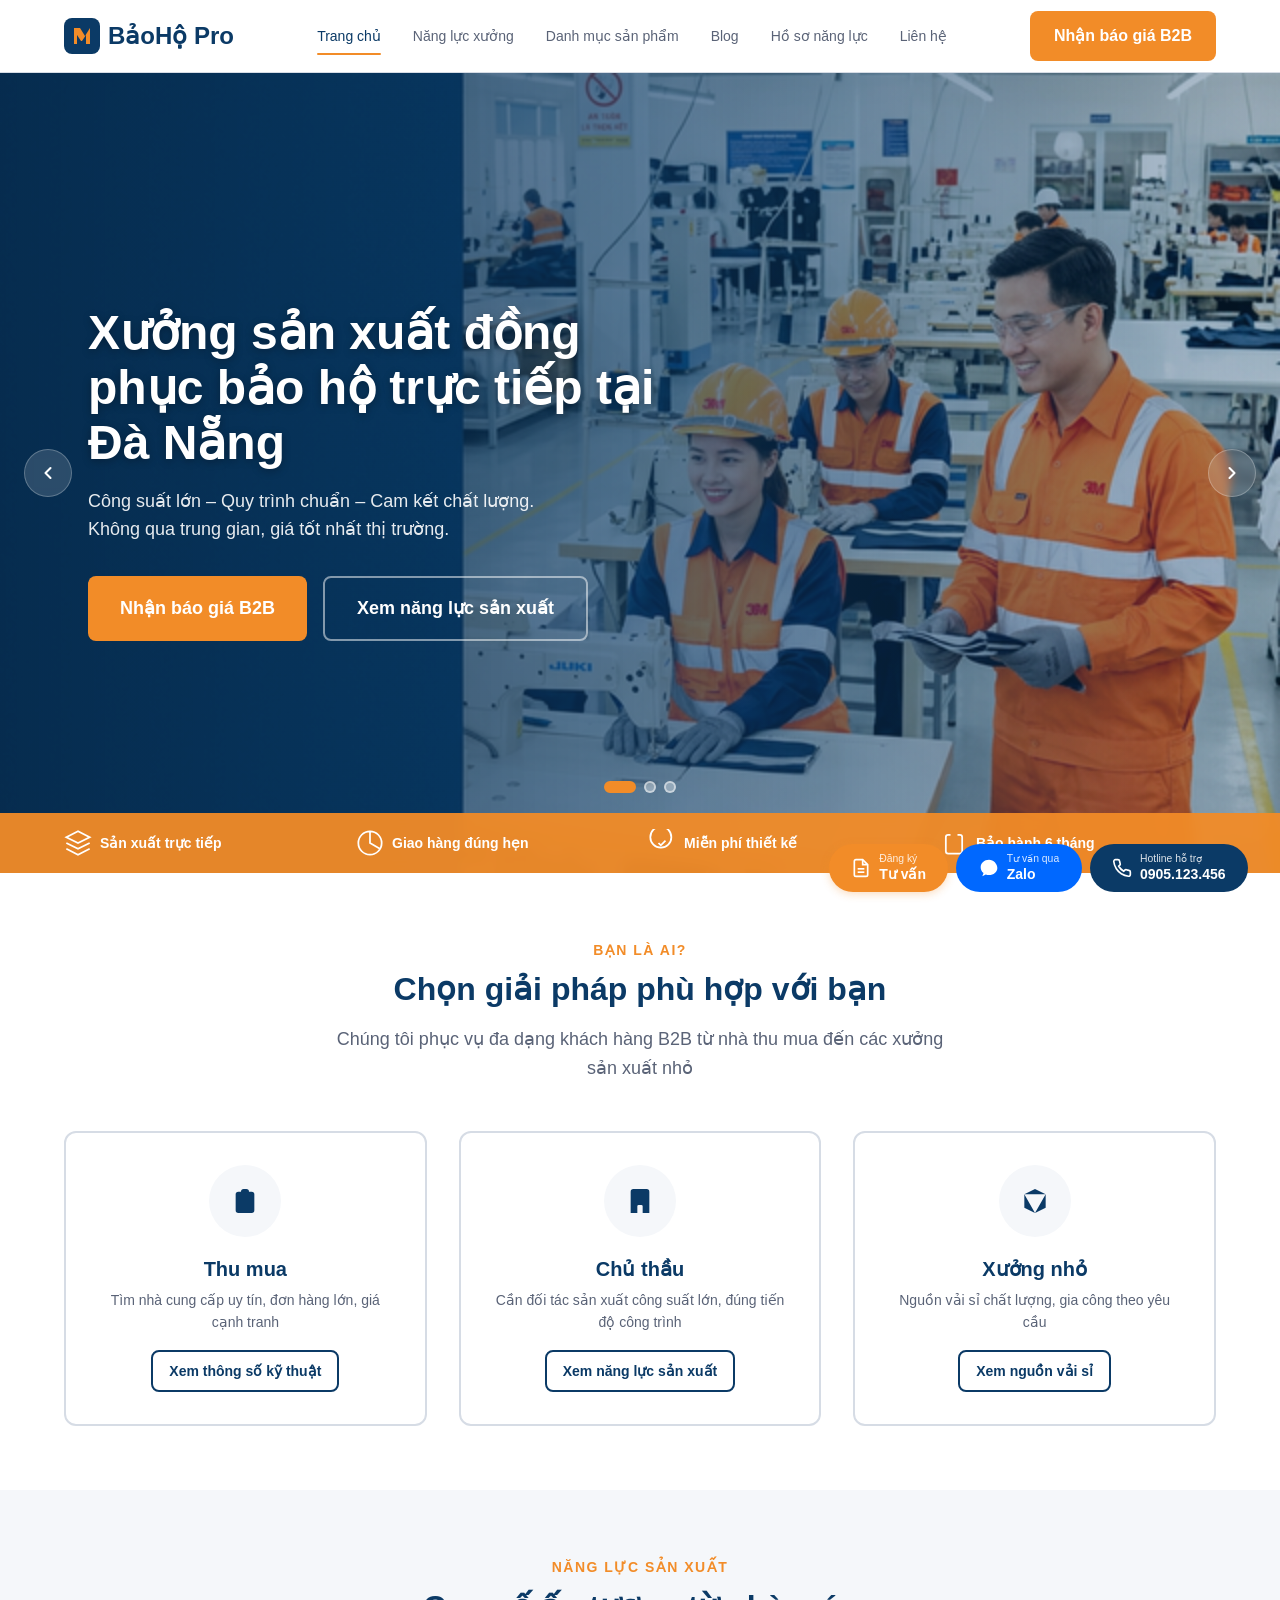
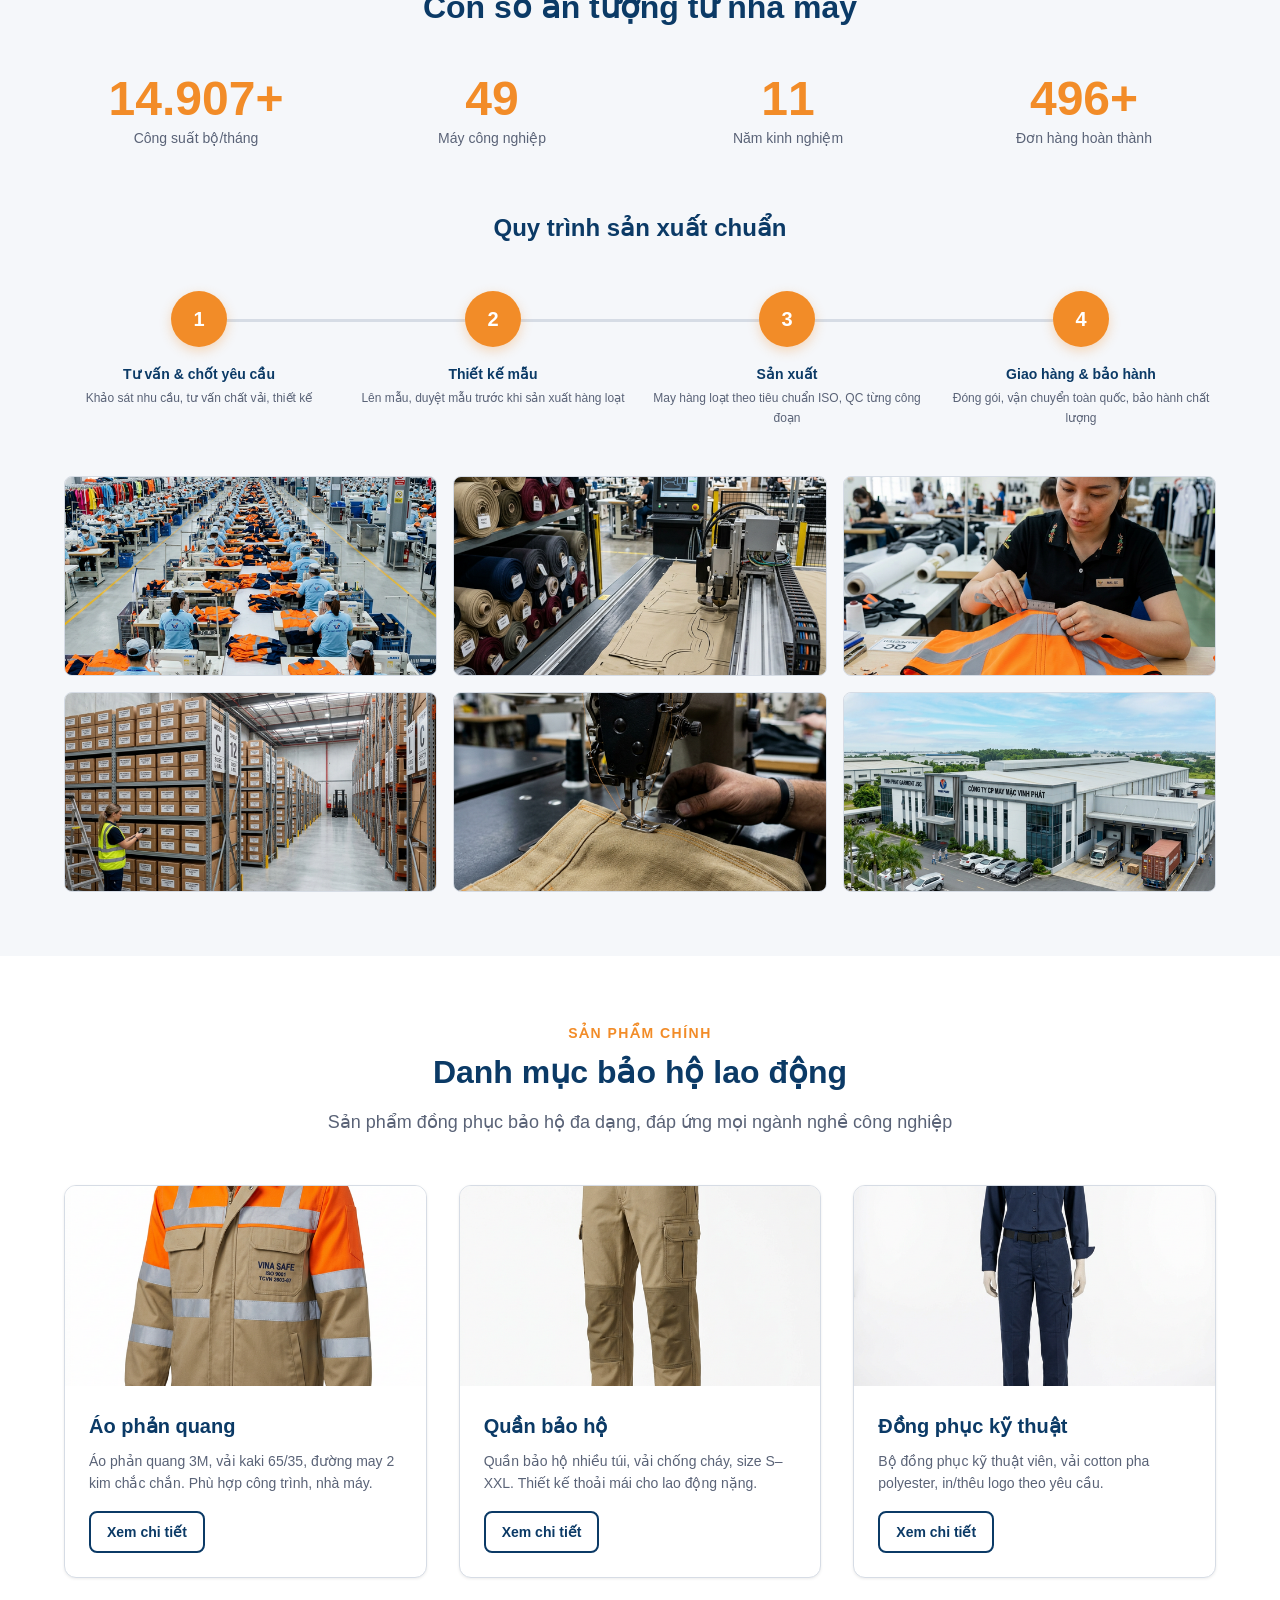
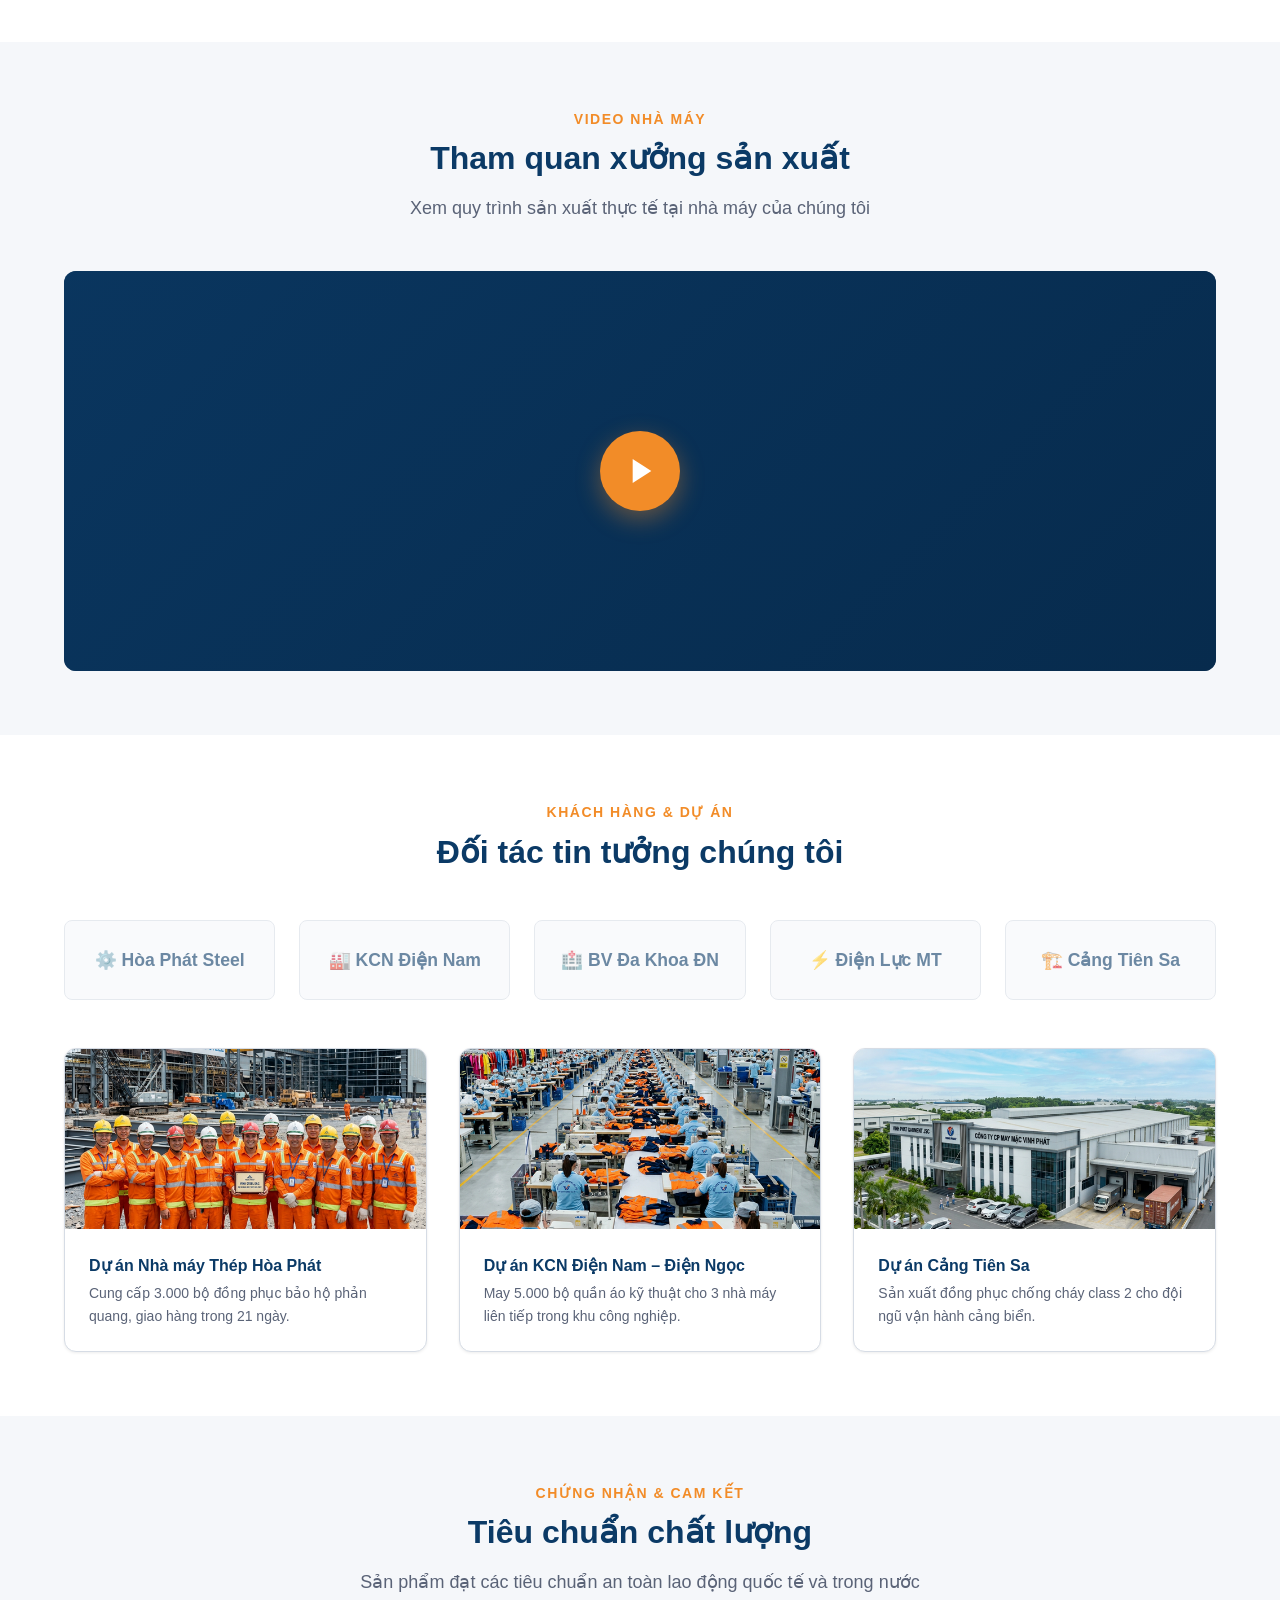
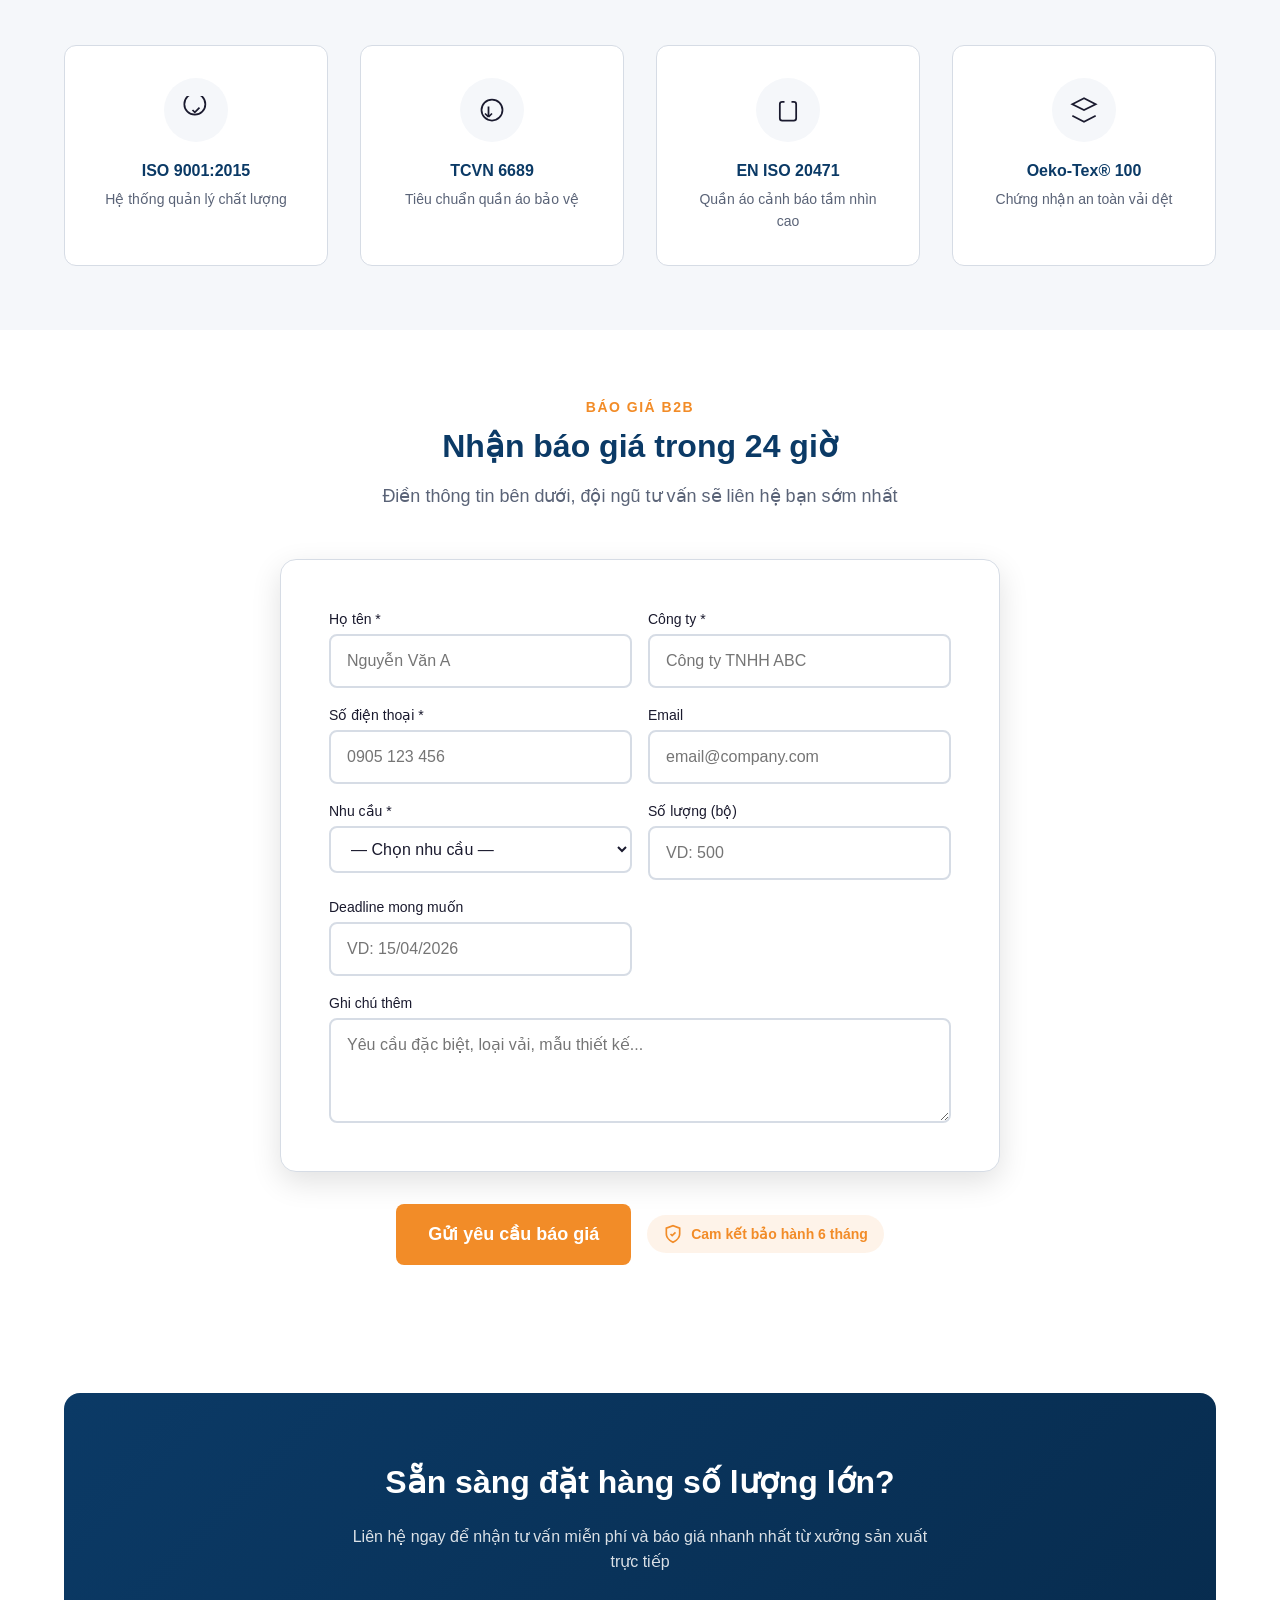
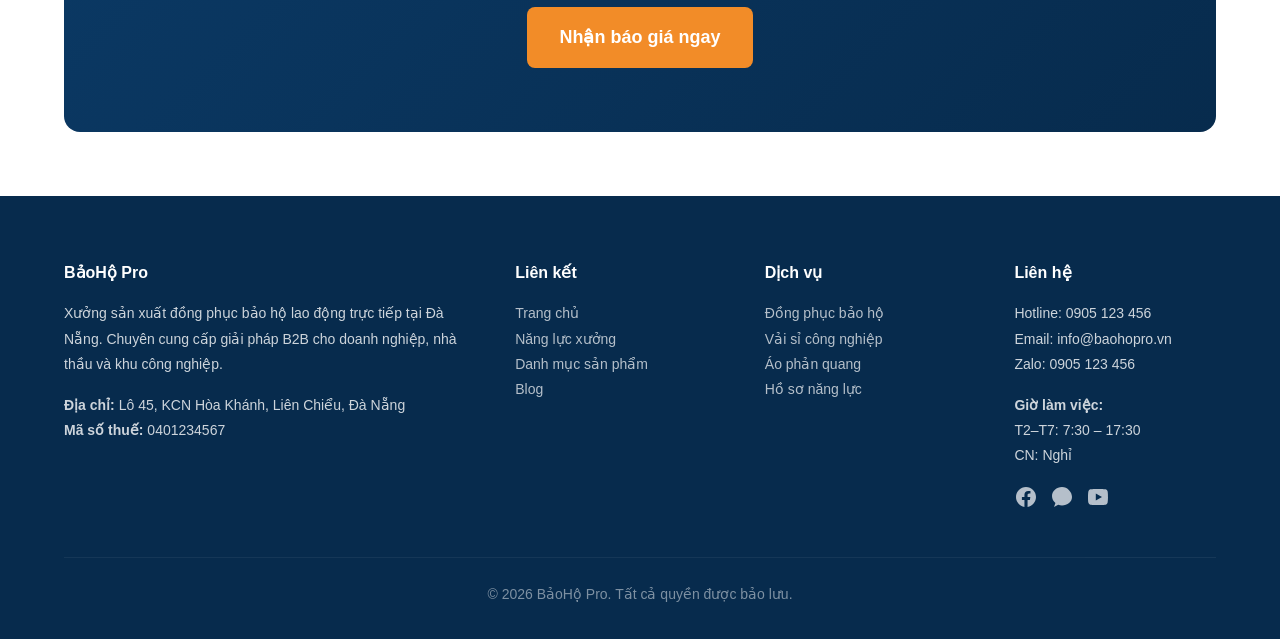
==== index.html @ 9f6b427f "update src" ====
<!DOCTYPE html>
<html lang="vi">

<head>
  <meta charset="UTF-8">
  <meta name="viewport" content="width=device-width, initial-scale=1.0">
  <title>Xưởng Sản Xuất Đồng Phục Bảo Hộ | Đà Nẵng — Nhà Máy Trực Tiếp</title>
  <meta name="description"
    content="Xưởng sản xuất đồng phục bảo hộ lao động trực tiếp tại Đà Nẵng. Công suất lớn, quy trình chuẩn, cam kết chất lượng. Nhận báo giá B2B ngay.">
  <link rel="stylesheet" href="styles.css">
</head>

<body>

  <!-- ===== HEADER ===== -->
  <header class="header" id="header">
    <div class="container">
      <a href="index.html" class="header__logo">
        <svg viewBox="0 0 36 36" fill="none">
          <rect width="36" height="36" rx="8" fill="#0B3A66" />
          <path d="M10 26V10h6l5 8 5-8h0v16h-4V17l-4 6h-1l-4-6v9h-3z" fill="#F28C28" />
        </svg>
        BảoHộ Pro
      </a>
      <nav class="header__nav" id="mainNav">
        <a href="index.html">Trang chủ</a>
        <a href="authority.html">Năng lực xưởng</a>
        <a href="category.html">Danh mục sản phẩm</a>
        <a href="blog.html">Blog</a>
        <a href="profile.html">Hồ sơ năng lực</a>
        <a href="contact.html">Liên hệ</a>
      </nav>
      <div class="header__cta">
        <a href="#quote-section" class="btn btn--primary">Nhận báo giá B2B</a>
        <button class="hamburger" id="hamburger" aria-label="Menu">
          <span></span><span></span><span></span>
        </button>
      </div>
    </div>
  </header>

  <!-- ===== HERO SLIDER ===== -->
  <section class="hero-slider" aria-label="Banner quảng cáo">
    <div class="hero-slider__track">
      <!-- Slide 1 -->
      <div class="hero-slider__slide" style="background-image:url('images/hero-1.png')">
        <div class="hero-slider__slide-content">
          <h1>Xưởng sản xuất đồng phục bảo hộ trực tiếp tại Đà Nẵng</h1>
          <p>Công suất lớn – Quy trình chuẩn – Cam kết chất lượng. Không qua trung gian, giá tốt nhất thị trường.</p>
          <div class="hero__actions">
            <a href="#quote-section" class="btn btn--primary btn--lg">Nhận báo giá B2B</a>
            <a href="authority.html" class="btn btn--outline-white btn--lg">Xem năng lực sản xuất</a>
          </div>
        </div>
      </div>
      <!-- Slide 2 -->
      <div class="hero-slider__slide" style="background-image:url('images/hero-2.png')">
        <div class="hero-slider__slide-content">
          <h1>Nhà máy 50 máy công nghiệp — Công suất 15.000 bộ/tháng</h1>
          <p>Dây chuyền sản xuất hiện đại, QC nghiêm ngặt từng công đoạn. Đáp ứng mọi quy mô đơn hàng.</p>
          <div class="hero__actions">
            <a href="#quote-section" class="btn btn--primary btn--lg">Nhận báo giá B2B</a>
            <a href="authority.html" class="btn btn--outline-white btn--lg">Tham quan xưởng</a>
          </div>
        </div>
      </div>
      <!-- Slide 3 -->
      <div class="hero-slider__slide" style="background-image:url('images/hero-3.png')">
        <div class="hero-slider__slide-content">
          <h1>Vải kaki 65/35 — Phản quang 3M — Đường may 2 kim</h1>
          <p>Chất liệu cao cấp, tiêu chuẩn ISO, phù hợp mọi ngành công nghiệp từ xây dựng đến điện tử.</p>
          <div class="hero__actions">
            <a href="#quote-section" class="btn btn--primary btn--lg">Nhận báo giá B2B</a>
            <a href="product.html" class="btn btn--outline-white btn--lg">Xem chi tiết sản phẩm</a>
          </div>
        </div>
      </div>
    </div>

    <!-- Arrows -->
    <button class="hero-slider__arrow hero-slider__arrow--prev" aria-label="Slide trước">
      <svg viewBox="0 0 24 24">
        <polyline points="15 18 9 12 15 6" />
      </svg>
    </button>
    <button class="hero-slider__arrow hero-slider__arrow--next" aria-label="Slide tiếp">
      <svg viewBox="0 0 24 24">
        <polyline points="9 18 15 12 9 6" />
      </svg>
    </button>

    <!-- Dots -->
    <div class="hero-slider__dots">
      <button class="hero-slider__dot active" aria-label="Slide 1"></button>
      <button class="hero-slider__dot" aria-label="Slide 2"></button>
      <button class="hero-slider__dot" aria-label="Slide 3"></button>
    </div>

    <!-- Feature Bar -->
    <div class="hero-features-bar">
      <div class="hero-features-bar__inner">
        <div class="hero-features-bar__item">
          <svg viewBox="0 0 24 24">
            <path d="M12 2L2 7l10 5 10-5-10-5zM2 17l10 5 10-5M2 12l10 5 10-5" />
          </svg>
          <span>Sản xuất trực tiếp</span>
        </div>
        <div class="hero-features-bar__item">
          <svg viewBox="0 0 24 24">
            <path d="M12 2v10l8.5 5M12 2a10 10 0 100 20 10 10 0 000-20z" />
          </svg>
          <span>Giao hàng đúng hẹn</span>
        </div>
        <div class="hero-features-bar__item">
          <svg viewBox="0 0 24 24">
            <path d="M9 12l2 2 4-4m5-3a9 9 0 11-18 0 9 9 0 0118 0z" />
          </svg>
          <span>Miễn phí thiết kế</span>
        </div>
        <div class="hero-features-bar__item">
          <svg viewBox="0 0 24 24">
            <path d="M9 5H7a2 2 0 00-2 2v12a2 2 0 002 2h10a2 2 0 002-2V7a2 2 0 00-2-2h-2" />
          </svg>
          <span>Bảo hành 6 tháng</span>
        </div>
      </div>
    </div>
  </section>

  <!-- ===== PERSONA NAVIGATION ===== -->
  <section class="section fade-on-scroll" id="persona">
    <div class="container">
      <div class="text-center">
        <span class="section-label">Bạn là ai?</span>
        <h2 class="section-title">Chọn giải pháp phù hợp với bạn</h2>
        <p class="section-subtitle">Chúng tôi phục vụ đa dạng khách hàng B2B từ nhà thu mua đến các xưởng sản xuất nhỏ
        </p>
      </div>
      <div class="grid-3" style="margin-top:var(--space-2xl)">
        <div class="persona-card" onclick="window.location='product.html'">
          <div class="persona-card__icon">
            <svg viewBox="0 0 24 24">
              <path
                d="M9 5H7a2 2 0 00-2 2v12a2 2 0 002 2h10a2 2 0 002-2V7a2 2 0 00-2-2h-2M9 5a2 2 0 002 2h2a2 2 0 002-2M9 5a2 2 0 012-2h2a2 2 0 012 2" />
            </svg>
          </div>
          <h3>Thu mua</h3>
          <p>Tìm nhà cung cấp uy tín, đơn hàng lớn, giá cạnh tranh</p>
          <span class="btn btn--secondary btn--sm">Xem thông số kỹ thuật</span>
        </div>
        <div class="persona-card" onclick="window.location='authority.html'">
          <div class="persona-card__icon">
            <svg viewBox="0 0 24 24">
              <path
                d="M19 21V5a2 2 0 00-2-2H7a2 2 0 00-2 2v16m14 0h2m-2 0h-5m-9 0H3m2 0h5M9 7h1m-1 4h1m4-4h1m-1 4h1m-5 10v-5a1 1 0 011-1h2a1 1 0 011 1v5m-4 0h4" />
            </svg>
          </div>
          <h3>Chủ thầu</h3>
          <p>Cần đối tác sản xuất công suất lớn, đúng tiến độ công trình</p>
          <span class="btn btn--secondary btn--sm">Xem năng lực sản xuất</span>
        </div>
        <div class="persona-card" onclick="window.location='category.html'">
          <div class="persona-card__icon">
            <svg viewBox="0 0 24 24">
              <path d="M20 7l-8-4-8 4m16 0l-8 4m8-4v10l-8 4m0-10L4 7m8 4v10M4 7v10l8 4" />
            </svg>
          </div>
          <h3>Xưởng nhỏ</h3>
          <p>Nguồn vải sỉ chất lượng, gia công theo yêu cầu</p>
          <span class="btn btn--secondary btn--sm">Xem nguồn vải sỉ</span>
        </div>
      </div>
    </div>
  </section>

  <!-- ===== MANUFACTURING CAPABILITY ===== -->
  <section class="section section--alt fade-on-scroll" id="capability">
    <div class="container">
      <div class="text-center">
        <span class="section-label">Năng lực sản xuất</span>
        <h2 class="section-title">Con số ấn tượng từ nhà máy</h2>
      </div>
      <!-- Stats -->
      <div class="stats" style="margin-top:var(--space-2xl)">
        <div>
          <div class="stat__number" data-counter="15000" data-suffix="+">0</div>
          <div class="stat__label">Công suất bộ/tháng</div>
        </div>
        <div>
          <div class="stat__number" data-counter="50" data-suffix="">0</div>
          <div class="stat__label">Máy công nghiệp</div>
        </div>
        <div>
          <div class="stat__number" data-counter="12" data-suffix="">0</div>
          <div class="stat__label">Năm kinh nghiệm</div>
        </div>
        <div>
          <div class="stat__number" data-counter="500" data-suffix="+">0</div>
          <div class="stat__label">Đơn hàng hoàn thành</div>
        </div>
      </div>

      <!-- SOP Timeline -->
      <div style="margin-top:var(--space-3xl)">
        <h3 class="section-title text-center" style="font-size:var(--fs-xl)">Quy trình sản xuất chuẩn</h3>
        <div class="timeline">
          <div class="timeline__step">
            <div class="timeline__num">1</div>
            <h4>Tư vấn & chốt yêu cầu</h4>
            <p>Khảo sát nhu cầu, tư vấn chất vải, thiết kế</p>
          </div>
          <div class="timeline__step">
            <div class="timeline__num">2</div>
            <h4>Thiết kế mẫu</h4>
            <p>Lên mẫu, duyệt mẫu trước khi sản xuất hàng loạt</p>
          </div>
          <div class="timeline__step">
            <div class="timeline__num">3</div>
            <h4>Sản xuất</h4>
            <p>May hàng loạt theo tiêu chuẩn ISO, QC từng công đoạn</p>
          </div>
          <div class="timeline__step">
            <div class="timeline__num">4</div>
            <h4>Giao hàng & bảo hành</h4>
            <p>Đóng gói, vận chuyển toàn quốc, bảo hành chất lượng</p>
          </div>
        </div>
      </div>

      <!-- Factory Gallery -->
      <div class="gallery-grid" style="margin-top:var(--space-2xl)">
        <div class="gallery-grid__item">
          <img src="images/factory-1.png" alt="Xưởng may công nghiệp BảoHộ Pro — dây chuyền sản xuất" loading="lazy">
        </div>
        <div class="gallery-grid__item">
          <img src="images/factory-2.png" alt="Máy cắt vải tự động CNC tại nhà máy" loading="lazy">
        </div>
        <div class="gallery-grid__item">
          <img src="images/factory-3.png" alt="Kiểm tra chất lượng QC từng công đoạn" loading="lazy">
        </div>
        <div class="gallery-grid__item">
          <img src="images/factory-4.png" alt="Kho hàng thành phẩm đóng gói sẵn sàng giao" loading="lazy">
        </div>
        <div class="gallery-grid__item">
          <img src="images/factory-5.png" alt="Máy may công nghiệp đường may 2 kim" loading="lazy">
        </div>
        <div class="gallery-grid__item">
          <img src="images/factory-6.png" alt="Toàn cảnh nhà máy BảoHộ Pro tại KCN Hòa Khánh" loading="lazy">
        </div>
      </div>
    </div>
  </section>

  <!-- ===== CORE PRODUCT CATEGORIES ===== -->
  <section class="section fade-on-scroll">
    <div class="container">
      <div class="text-center">
        <span class="section-label">Sản phẩm chính</span>
        <h2 class="section-title">Danh mục bảo hộ lao động</h2>
        <p class="section-subtitle">Sản phẩm đồng phục bảo hộ đa dạng, đáp ứng mọi ngành nghề công nghiệp</p>
      </div>
      <div class="grid-3" style="margin-top:var(--space-2xl)">
        <div class="card">
          <div class="card__img">
            <img src="images/product-main.png" alt="Áo phản quang 3M vải kaki 65/35" loading="lazy">
          </div>
          <div class="card__body">
            <h3>Áo phản quang</h3>
            <p>Áo phản quang 3M, vải kaki 65/35, đường may 2 kim chắc chắn. Phù hợp công trình, nhà máy.</p>
            <a href="product.html" class="btn btn--secondary btn--sm">Xem chi tiết</a>
          </div>
        </div>
        <div class="card">
          <div class="card__img">
            <img src="images/product-pants.png" alt="Quần bảo hộ nhiều túi chống cháy" loading="lazy">
          </div>
          <div class="card__body">
            <h3>Quần bảo hộ</h3>
            <p>Quần bảo hộ nhiều túi, vải chống cháy, size S–XXL. Thiết kế thoải mái cho lao động nặng.</p>
            <a href="product.html" class="btn btn--secondary btn--sm">Xem chi tiết</a>
          </div>
        </div>
        <div class="card">
          <div class="card__img">
            <img src="images/product-uniform.png" alt="Bộ đồng phục kỹ thuật viên" loading="lazy">
          </div>
          <div class="card__body">
            <h3>Đồng phục kỹ thuật</h3>
            <p>Bộ đồng phục kỹ thuật viên, vải cotton pha polyester, in/thêu logo theo yêu cầu.</p>
            <a href="product.html" class="btn btn--secondary btn--sm">Xem chi tiết</a>
          </div>
        </div>
      </div>
    </div>
  </section>

  <!-- ===== VIDEO SECTION ===== -->
  <section class="section section--alt fade-on-scroll">
    <div class="container">
      <div class="text-center">
        <span class="section-label">Video nhà máy</span>
        <h2 class="section-title">Tham quan xưởng sản xuất</h2>
        <p class="section-subtitle">Xem quy trình sản xuất thực tế tại nhà máy của chúng tôi</p>
      </div>
      <div class="video-thumb" style="margin-top:var(--space-2xl)" role="button" tabindex="0" aria-label="Phát video">
        <div class="play-btn">
          <svg viewBox="0 0 24 24">
            <polygon points="5,3 19,12 5,21" />
          </svg>
        </div>
      </div>
    </div>
  </section>

  <!-- Video Modal -->
  <div class="modal" id="videoModal" role="dialog" aria-modal="true" aria-label="Video xưởng sản xuất">
    <div class="modal__content">
      <button class="modal__close" aria-label="Đóng">
        <svg viewBox="0 0 24 24">
          <path d="M18 6L6 18M6 6l12 12" stroke="currentColor" stroke-width="2" stroke-linecap="round" />
        </svg>
      </button>
      <p>Video placeholder — Giới thiệu xưởng sản xuất BảoHộ Pro</p>
    </div>
  </div>

  <!-- ===== CLIENTS / PROJECTS ===== -->
  <section class="section fade-on-scroll">
    <div class="container">
      <div class="text-center">
        <span class="section-label">Khách hàng & dự án</span>
        <h2 class="section-title">Đối tác tin tưởng chúng tôi</h2>
      </div>
      <!-- Logo Grid -->
      <div class="logo-grid" style="margin-top:var(--space-2xl)">
        <div class="logo-grid__item"><span style="font-weight:700;color:var(--clr-primary);font-size:1.1rem">⚙️ Hòa Phát
            Steel</span></div>
        <div class="logo-grid__item"><span style="font-weight:700;color:var(--clr-primary);font-size:1.1rem">🏭 KCN Điện
            Nam</span></div>
        <div class="logo-grid__item"><span style="font-weight:700;color:var(--clr-primary);font-size:1.1rem">🏥 BV Đa
            Khoa ĐN</span></div>
        <div class="logo-grid__item"><span style="font-weight:700;color:var(--clr-primary);font-size:1.1rem">⚡ Điện Lực
            MT</span></div>
        <div class="logo-grid__item"><span style="font-weight:700;color:var(--clr-primary);font-size:1.1rem">🏗️ Cảng
            Tiên Sa</span></div>
      </div>
      <!-- Project Cards -->
      <div class="grid-3" style="margin-top:var(--space-2xl)">
        <div class="project-card">
          <div class="project-card__img">
            <img src="images/project-1.png" alt="Dự án Nhà máy Thép Hòa Phát — 3000 bộ đồng phục" loading="lazy">
          </div>
          <div class="project-card__body">
            <h4>Dự án Nhà máy Thép Hòa Phát</h4>
            <p>Cung cấp 3.000 bộ đồng phục bảo hộ phản quang, giao hàng trong 21 ngày.</p>
          </div>
        </div>
        <div class="project-card">
          <div class="project-card__img">
            <img src="images/factory-1.png" alt="Dự án KCN Điện Nam Điện Ngọc — 5000 bộ" loading="lazy">
          </div>
          <div class="project-card__body">
            <h4>Dự án KCN Điện Nam – Điện Ngọc</h4>
            <p>May 5.000 bộ quần áo kỹ thuật cho 3 nhà máy liên tiếp trong khu công nghiệp.</p>
          </div>
        </div>
        <div class="project-card">
          <div class="project-card__img">
            <img src="images/factory-6.png" alt="Dự án Cảng Tiên Sa — đồng phục chống cháy" loading="lazy">
          </div>
          <div class="project-card__body">
            <h4>Dự án Cảng Tiên Sa</h4>
            <p>Sản xuất đồng phục chống cháy class 2 cho đội ngũ vận hành cảng biển.</p>
          </div>
        </div>
      </div>
    </div>
  </section>

  <!-- ===== CERTIFICATIONS ===== -->
  <section class="section section--alt fade-on-scroll">
    <div class="container">
      <div class="text-center">
        <span class="section-label">Chứng nhận & cam kết</span>
        <h2 class="section-title">Tiêu chuẩn chất lượng</h2>
        <p class="section-subtitle">Sản phẩm đạt các tiêu chuẩn an toàn lao động quốc tế và trong nước</p>
      </div>
      <div class="grid-4" style="margin-top:var(--space-2xl)">
        <div class="cert-card">
          <div class="cert-card__icon">
            <svg viewBox="0 0 24 24">
              <path d="M9 12l2 2 4-4m5-3a9 9 0 11-18 0 9 9 0 0118 0z" fill="none" stroke="currentColor"
                stroke-width="1.5" />
            </svg>
          </div>
          <h4>ISO 9001:2015</h4>
          <p>Hệ thống quản lý chất lượng</p>
        </div>
        <div class="cert-card">
          <div class="cert-card__icon">
            <svg viewBox="0 0 24 24">
              <path d="M12 15l-3 3m0 0l-3-3m3 3V9m12 3a9 9 0 11-18 0 9 9 0 0118 0z" fill="none" stroke="currentColor"
                stroke-width="1.5" />
            </svg>
          </div>
          <h4>TCVN 6689</h4>
          <p>Tiêu chuẩn quần áo bảo vệ</p>
        </div>
        <div class="cert-card">
          <div class="cert-card__icon">
            <svg viewBox="0 0 24 24">
              <path d="M9 5H7a2 2 0 00-2 2v12a2 2 0 002 2h10a2 2 0 002-2V7a2 2 0 00-2-2h-2" fill="none"
                stroke="currentColor" stroke-width="1.5" />
            </svg>
          </div>
          <h4>EN ISO 20471</h4>
          <p>Quần áo cảnh báo tầm nhìn cao</p>
        </div>
        <div class="cert-card">
          <div class="cert-card__icon">
            <svg viewBox="0 0 24 24">
              <path d="M12 2L2 7l10 5 10-5-10-5zM2 17l10 5 10-5" fill="none" stroke="currentColor" stroke-width="1.5" />
            </svg>
          </div>
          <h4>Oeko-Tex® 100</h4>
          <p>Chứng nhận an toàn vải dệt</p>
        </div>
      </div>
    </div>
  </section>

  <!-- ===== QUOTE FORM ===== -->
  <section class="section fade-on-scroll" id="quote-section">
    <div class="container">
      <div class="text-center">
        <span class="section-label">Báo giá B2B</span>
        <h2 class="section-title">Nhận báo giá trong 24 giờ</h2>
        <p class="section-subtitle">Điền thông tin bên dưới, đội ngũ tư vấn sẽ liên hệ bạn sớm nhất</p>
      </div>
      <div class="form-section" style="max-width:720px;margin:var(--space-2xl) auto 0">
        <form data-validate id="quoteForm">
          <div class="form-grid">
            <div class="form-group">
              <label for="qName">Họ tên *</label>
              <input type="text" id="qName" required placeholder="Nguyễn Văn A">
              <span class="error-msg"></span>
            </div>
            <div class="form-group">
              <label for="qCompany">Công ty *</label>
              <input type="text" id="qCompany" required placeholder="Công ty TNHH ABC">
              <span class="error-msg"></span>
            </div>
            <div class="form-group">
              <label for="qPhone">Số điện thoại *</label>
              <input type="tel" id="qPhone" required placeholder="0905 123 456">
              <span class="error-msg"></span>
            </div>
            <div class="form-group">
              <label for="qEmail">Email</label>
              <input type="email" id="qEmail" placeholder="email@company.com">
              <span class="error-msg"></span>
            </div>
            <div class="form-group">
              <label for="quoteNeed">Nhu cầu *</label>
              <select id="quoteNeed" required>
                <option value="">— Chọn nhu cầu —</option>
                <option value="May đồng phục">May đồng phục</option>
                <option value="Mua vải">Mua vải sỉ</option>
              </select>
              <span class="error-msg"></span>
            </div>
            <div class="form-group">
              <label for="qQty" id="qtyLabel">Số lượng (bộ)</label>
              <input type="text" id="qQty" placeholder="VD: 500">
              <span class="error-msg"></span>
            </div>
            <div class="form-group">
              <label for="qDeadline">Deadline mong muốn</label>
              <input type="text" id="qDeadline" placeholder="VD: 15/04/2026">
              <span class="error-msg"></span>
            </div>
            <div class="form-group form-group--full">
              <label for="qNote">Ghi chú thêm</label>
              <textarea id="qNote" rows="3" placeholder="Yêu cầu đặc biệt, loại vải, mẫu thiết kế..."></textarea>
            </div>
          </div>
      </div>
      <div class="form-submit-area">
        <button type="submit" class="btn btn--primary btn--lg">Gửi yêu cầu báo giá</button>
        <div class="warranty-badge">
          <svg width="20" height="20" viewBox="0 0 24 24" fill="none" stroke="currentColor" stroke-width="2">
            <path d="M12 22s8-4 8-10V5l-8-3-8 3v7c0 6 8 10 8 10z" />
            <polyline points="9 12 11 14 15 10" />
          </svg>
          <span>Cam kết bảo hành 6 tháng</span>
        </div>
      </div>
      </form>
    </div>
    </div>
  </section>

  <!-- ===== FINAL CTA BANNER ===== -->
  <section class="section">
    <div class="container">
      <div class="cta-banner">
        <h2>Sẵn sàng đặt hàng số lượng lớn?</h2>
        <p>Liên hệ ngay để nhận tư vấn miễn phí và báo giá nhanh nhất từ xưởng sản xuất trực tiếp</p>
        <a href="#quote-section" class="btn btn--primary btn--lg">Nhận báo giá ngay</a>
      </div>
    </div>
  </section>

  <!-- ===== FOOTER ===== -->
  <footer class="footer">
    <div class="container">
      <div class="footer__grid">
        <div>
          <h4>BảoHộ Pro</h4>
          <p>Xưởng sản xuất đồng phục bảo hộ lao động trực tiếp tại Đà Nẵng. Chuyên cung cấp giải pháp B2B cho doanh
            nghiệp, nhà thầu và khu công nghiệp.</p>
          <p style="margin-top:var(--space-md)"><strong>Địa chỉ:</strong> Lô 45, KCN Hòa Khánh, Liên Chiểu, Đà Nẵng</p>
          <p><strong>Mã số thuế:</strong> 0401234567</p>
        </div>
        <div>
          <h4>Liên kết</h4>
          <ul>
            <li><a href="index.html">Trang chủ</a></li>
            <li><a href="authority.html">Năng lực xưởng</a></li>
            <li><a href="category.html">Danh mục sản phẩm</a></li>
            <li><a href="blog.html">Blog</a></li>
          </ul>
        </div>
        <div>
          <h4>Dịch vụ</h4>
          <ul>
            <li><a href="category.html">Đồng phục bảo hộ</a></li>
            <li><a href="category.html">Vải sỉ công nghiệp</a></li>
            <li><a href="product.html">Áo phản quang</a></li>
            <li><a href="profile.html">Hồ sơ năng lực</a></li>
          </ul>
        </div>
        <div>
          <h4>Liên hệ</h4>
          <p>Hotline: 0905 123 456</p>
          <p>Email: info@baohopro.vn</p>
          <p>Zalo: 0905 123 456</p>
          <p style="margin-top:var(--space-md)"><strong>Giờ làm việc:</strong><br>T2–T7: 7:30 – 17:30<br>CN: Nghỉ</p>
          <div class="social-links" style="margin-top:var(--space-md); display:flex; gap:12px;">
            <a href="#" aria-label="Facebook"><svg width="24" height="24" viewBox="0 0 24 24" fill="currentColor">
                <path
                  d="M22 12c0-5.523-4.477-10-10-10S2 6.477 2 12c0 4.991 3.657 9.128 8.438 9.878v-6.987h-2.54V12h2.54V9.797c0-2.506 1.492-3.89 3.777-3.89 1.094 0 2.238.195 2.238.195v2.46h-1.26c-1.243 0-1.63.771-1.63 1.562V12h2.773l-.443 2.89h-2.33v6.988C18.343 21.128 22 16.991 22 12z" />
              </svg></a>
            <a href="#" aria-label="Zalo"><svg width="24" height="24" viewBox="0 0 24 24" fill="currentColor">
                <path
                  d="M12 2C6.48 2 2 6.04 2 11c0 2.83 1.34 5.35 3.44 7.03L4 22l4.2-2.24C9.34 20.26 10.63 20.5 12 20.5c5.52 0 10-3.54 10-8.5S17.52 2 12 2z" />
              </svg></a>
            <a href="#" aria-label="YouTube"><svg width="24" height="24" viewBox="0 0 24 24" fill="currentColor">
                <path
                  d="M21.582 6.186a2.63 2.63 0 00-1.85-1.85C18.1 4 12 4 12 4s-6.1 0-7.732.336a2.63 2.63 0 00-1.85 1.85C2 7.818 2 12 2 12s0 4.182.418 5.814a2.63 2.63 0 001.85 1.85C5.9 20 12 20 12 20s6.1 0 7.732-.336a2.63 2.63 0 001.85-1.85C22 16.182 22 12 22 12s0-4.182-.418-5.814zM9.8 15.5v-7l6.2 3.5-6.2 3.5z" />
              </svg></a>
          </div>
        </div>
      </div>
      <div class="footer__bottom">
        <p>&copy; 2026 BảoHộ Pro. Tất cả quyền được bảo lưu.</p>
      </div>
    </div>
  </footer>

  <!-- STICKY BOTTOM CTA BAR -->
  <div class="sticky-cta">
    <div class="sticky-cta__inner">
      <a href="#quote-section" class="sticky-cta__btn sticky-cta__btn--primary">
        <svg width="20" height="20" viewBox="0 0 24 24" fill="none" stroke="currentColor" stroke-width="2">
          <path d="M14 2H6a2 2 0 00-2 2v16a2 2 0 002 2h12a2 2 0 002-2V8z" />
          <polyline points="14 2 14 8 20 8" />
          <line x1="16" y1="13" x2="8" y2="13" />
          <line x1="16" y1="17" x2="8" y2="17" />
        </svg>
        <span class="sticky-cta__label"><small>Đăng ký</small><strong>Tư vấn</strong></span>
      </a>
      <a href="#" class="sticky-cta__btn sticky-cta__btn--zalo">
        <svg width="20" height="20" viewBox="0 0 24 24" fill="currentColor">
          <path
            d="M12 2C6.48 2 2 6.04 2 11c0 2.83 1.34 5.35 3.44 7.03L4 22l4.2-2.24C9.34 20.26 10.63 20.5 12 20.5c5.52 0 10-3.54 10-8.5S17.52 2 12 2z" />
        </svg>
        <span class="sticky-cta__label"><small>Tư vấn qua</small><strong>Zalo</strong></span>
      </a>
      <a href="tel:0905123456" class="sticky-cta__btn sticky-cta__btn--hotline">
        <svg width="20" height="20" viewBox="0 0 24 24" fill="none" stroke="currentColor" stroke-width="2">
          <path
            d="M22 16.92v3a2 2 0 01-2.18 2 19.79 19.79 0 01-8.63-3.07 19.5 19.5 0 01-6-6A19.79 19.79 0 012.12 4.18 2 2 0 014.11 2h3a2 2 0 012 1.72c.127.96.361 1.903.7 2.81a2 2 0 01-.45 2.11L8.09 9.91a16 16 0 006 6l1.27-1.27a2 2 0 012.11-.45c.907.339 1.85.573 2.81.7A2 2 0 0122 16.92z" />
        </svg>
        <span class="sticky-cta__label"><small>Hotline hỗ trợ</small><strong>0905.123.456</strong></span>
      </a>
    </div>
  </div>

  <!-- Schema Markup: LocalBusiness + Organization -->
  <script type="application/ld+json">
  {
    "@context": "https://schema.org",
    "@type": "LocalBusiness",
    "name": "BảoHộ Pro",
    "description": "Xưởng sản xuất đồng phục bảo hộ lao động trực tiếp tại Đà Nẵng. Công suất 15.000 bộ/tháng.",
    "url": "https://baohopro.vn",
    "telephone": "+84905123456",
    "email": "info@baohopro.vn",
    "address": {
      "@type": "PostalAddress",
      "streetAddress": "Lô 45, KCN Hòa Khánh",
      "addressLocality": "Liên Chiểu",
      "addressRegion": "Đà Nẵng",
      "addressCountry": "VN"
    },
    "geo": {
      "@type": "GeoCoordinates",
      "latitude": "16.0678",
      "longitude": "108.1534"
    },
    "openingHoursSpecification": {
      "@type": "OpeningHoursSpecification",
      "dayOfWeek": ["Monday","Tuesday","Wednesday","Thursday","Friday","Saturday"],
      "opens": "07:30",
      "closes": "17:30"
    },
    "taxID": "0401234567",
    "founder": {
      "@type": "Person",
      "name": "Nguyễn Văn Minh",
      "jobTitle": "Giám đốc"
    },
    "sameAs": [
      "https://www.facebook.com/baohopro",
      "https://www.youtube.com/@baohopro"
    ],
    "numberOfEmployees": {
      "@type": "QuantitativeValue",
      "minValue": 50,
      "maxValue": 100
    }
  }
  </script>

  <script src="script.js"></script>
</body>

</html>
---- styles.css ----
/* ======================================
   CSS DESIGN SYSTEM — B2B Industrial Uniforms
   ====================================== */

/* ---------- Variables ---------- */
:root {
  --clr-primary: #0B3A66;
  --clr-primary-dark: #072B4D;
  --clr-primary-light: #104E8B;
  --clr-accent: #F28C28;
  --clr-accent-dark: #D97A1E;
  --clr-accent-light: #FFAA55;
  --clr-white: #FFFFFF;
  --clr-bg: #F5F7FA;
  --clr-bg-alt: #EDF1F7;
  --clr-text: #1A1A2E;
  --clr-text-muted: #5A6377;
  --clr-border: #D6DCE5;
  --clr-success: #22C55E;
  --clr-error: #EF4444;

  --ff-body: -apple-system, BlinkMacSystemFont, "Segoe UI", Roboto, Helvetica, Arial, sans-serif, "Apple Color Emoji";
  --fs-xs: 0.75rem;
  --fs-sm: 0.875rem;
  --fs-base: 1rem;
  --fs-md: 1.125rem;
  --fs-lg: 1.25rem;
  --fs-xl: 1.5rem;
  --fs-2xl: 2rem;
  --fs-3xl: 2.5rem;
  --fs-4xl: 3rem;

  --fw-normal: 400;
  --fw-medium: 500;
  --fw-semibold: 600;
  --fw-bold: 700;
  --fw-extrabold: 800;

  --space-xs: 0.25rem;
  --space-sm: 0.5rem;
  --space-md: 1rem;
  --space-lg: 1.5rem;
  --space-xl: 2rem;
  --space-2xl: 3rem;
  --space-3xl: 4rem;
  --space-4xl: 6rem;

  --radius-sm: 4px;
  --radius-md: 8px;
  --radius-lg: 12px;
  --radius-xl: 16px;
  --radius-full: 9999px;

  --shadow-sm: 0 1px 3px rgba(0, 0, 0, 0.08);
  --shadow-md: 0 4px 12px rgba(0, 0, 0, 0.1);
  --shadow-lg: 0 10px 30px rgba(0, 0, 0, 0.12);
  --shadow-xl: 0 20px 50px rgba(0, 0, 0, 0.15);

  --transition: 0.3s ease;
  --max-w: 1200px;
  --header-h: 72px;
}

/* ---------- Reset ---------- */
*,
*::before,
*::after {
  box-sizing: border-box;
  margin: 0;
  padding: 0
}

html {
  scroll-behavior: smooth;
  -webkit-text-size-adjust: 100%
}

body {
  font-family: var(--ff-body);
  font-size: var(--fs-base);
  line-height: 1.6;
  color: var(--clr-text);
  background: var(--clr-white);
  overflow-x: hidden
}

img,
svg {
  display: block;
  max-width: 100%;
  height: auto
}

a {
  color: inherit;
  text-decoration: none
}

ul,
ol {
  list-style: none
}

button,
input,
select,
textarea {
  font: inherit;
  color: inherit;
  border: none;
  outline: none;
  background: none
}

button {
  cursor: pointer
}

:focus-visible {
  outline: 3px solid var(--clr-accent);
  outline-offset: 2px;
  border-radius: var(--radius-sm)
}

/* ---------- Utilities ---------- */
.container {
  width: 100%;
  max-width: var(--max-w);
  margin: 0 auto;
  padding: 0 var(--space-lg)
}

.section {
  padding: var(--space-3xl) 0
}

.section--alt {
  background: var(--clr-bg)
}

.text-center {
  text-align: center
}

.section-label {
  display: inline-block;
  font-size: var(--fs-sm);
  font-weight: var(--fw-semibold);
  color: var(--clr-accent);
  text-transform: uppercase;
  letter-spacing: 1.5px;
  margin-bottom: var(--space-sm);
}

.section-title {
  font-size: var(--fs-2xl);
  font-weight: var(--fw-extrabold);
  color: var(--clr-primary);
  margin-bottom: var(--space-md);
  line-height: 1.25;
}

.section-subtitle {
  font-size: var(--fs-md);
  color: var(--clr-text-muted);
  max-width: 640px;
}

.text-center .section-subtitle {
  margin: 0 auto
}

/* ---------- Buttons ---------- */
.btn {
  display: inline-flex;
  align-items: center;
  gap: var(--space-sm);
  font-weight: var(--fw-semibold);
  border-radius: var(--radius-md);
  padding: 0.75rem 1.5rem;
  font-size: var(--fs-base);
  transition: all var(--transition);
  white-space: nowrap;
}

.btn--primary {
  background: var(--clr-accent);
  color: var(--clr-white)
}

.btn--primary:hover {
  background: var(--clr-accent-dark);
  transform: translateY(-2px);
  box-shadow: var(--shadow-md)
}

.btn--secondary {
  background: var(--clr-white);
  color: var(--clr-primary);
  border: 2px solid var(--clr-primary)
}

.btn--secondary:hover {
  background: var(--clr-primary);
  color: var(--clr-white);
  transform: translateY(-2px)
}

.btn--outline-white {
  background: transparent;
  color: var(--clr-white);
  border: 2px solid rgba(255, 255, 255, 0.5)
}

.btn--outline-white:hover {
  background: var(--clr-white);
  color: var(--clr-primary)
}

.btn--lg {
  padding: 1rem 2rem;
  font-size: var(--fs-md)
}

.btn--sm {
  padding: 0.5rem 1rem;
  font-size: var(--fs-sm)
}

.btn--full {
  width: 100%;
  justify-content: center
}

/* ---------- Header ---------- */
.header {
  position: sticky;
  top: 0;
  z-index: 1000;
  background: rgba(255, 255, 255, 0.97);
  backdrop-filter: blur(8px);
  border-bottom: 1px solid var(--clr-border);
  transition: box-shadow var(--transition);
}

.header--scrolled {
  box-shadow: var(--shadow-md)
}

.header .container {
  display: flex;
  align-items: center;
  justify-content: space-between;
  height: var(--header-h);
}

.header__logo {
  font-size: var(--fs-xl);
  font-weight: var(--fw-extrabold);
  color: var(--clr-primary);
  display: flex;
  align-items: center;
  gap: var(--space-sm);
}

.header__logo svg {
  width: 36px;
  height: 36px
}

.header__nav {
  display: flex;
  align-items: center;
  gap: var(--space-xl)
}

.header__nav a {
  font-size: var(--fs-sm);
  font-weight: var(--fw-medium);
  color: var(--clr-text-muted);
  position: relative;
  transition: color var(--transition);
  padding: var(--space-xs) 0;
}

.header__nav a:hover,
.header__nav a.active {
  color: var(--clr-primary)
}

.header__nav a.active::after {
  content: '';
  position: absolute;
  bottom: -4px;
  left: 0;
  right: 0;
  height: 2px;
  background: var(--clr-accent);
  border-radius: 2px;
}

.header__cta {
  display: flex;
  align-items: center;
  gap: var(--space-md)
}

.hamburger {
  display: none;
  flex-direction: column;
  gap: 5px;
  width: 28px;
  padding: 4px 0;
  cursor: pointer;
  background: none;
  border: none;
}

.hamburger span {
  display: block;
  height: 2px;
  background: var(--clr-primary);
  border-radius: 2px;
  transition: all var(--transition)
}

.hamburger.active span:nth-child(1) {
  transform: rotate(45deg) translate(5px, 5px)
}

.hamburger.active span:nth-child(2) {
  opacity: 0
}

.hamburger.active span:nth-child(3) {
  transform: rotate(-45deg) translate(5px, -5px)
}

/* ---------- Mobile Nav ---------- */
@media(max-width:960px) {
  .hamburger {
    display: flex
  }

  .header__nav {
    position: fixed;
    top: var(--header-h);
    left: 0;
    right: 0;
    background: var(--clr-white);
    flex-direction: column;
    align-items: stretch;
    padding: var(--space-lg) var(--space-xl);
    gap: 0;
    transform: translateX(100%);
    transition: transform var(--transition);
    box-shadow: 0 8px 24px rgba(0, 0, 0, 0.1);
    z-index: 999;
  }

  .header__nav.open {
    transform: translateX(0)
  }

  .header__nav a {
    padding: var(--space-md) 0;
    font-size: var(--fs-md);
    border-bottom: 1px solid var(--clr-border)
  }

  .header__nav a.active::after {
    display: none
  }

  .header__cta .btn--primary {
    display: none
  }
}

@media(min-width:961px) {
  .hamburger {
    display: none !important
  }
}

/* ---------- Hero Slider ---------- */
.hero-slider {
  position: relative;
  width: 100%;
  height: calc(100vh - var(--header-h));
  min-height: 500px;
  max-height: 800px;
  overflow: hidden;
}

.hero-slider__track {
  display: flex;
  height: 100%;
  transition: transform 0.6s cubic-bezier(0.25, 0.46, 0.45, 0.94);
}

.hero-slider__slide {
  min-width: 100%;
  height: 100%;
  position: relative;
  display: flex;
  align-items: center;
  background-size: cover;
  background-position: center;
  color: var(--clr-white);
}

.hero-slider__slide::before {
  content: '';
  position: absolute;
  inset: 0;
  background: linear-gradient(90deg, rgba(7, 43, 77, 0.88) 0%, rgba(11, 58, 102, 0.65) 50%, rgba(11, 58, 102, 0.3) 100%);
  z-index: 1;
}

.hero-slider__slide-content {
  position: relative;
  z-index: 2;
  width: 100%;
  max-width: var(--max-w);
  margin: 0 auto;
  padding: 0 var(--space-lg);
  max-width: 640px;
  margin-left: max(var(--space-lg), calc((100% - var(--max-w))/2 + var(--space-lg)));
}

.hero-slider__slide-content h1 {
  font-size: clamp(1.75rem, 4vw, 3rem);
  font-weight: var(--fw-extrabold);
  line-height: 1.15;
  margin-bottom: var(--space-md);
  text-shadow: 0 2px 8px rgba(0, 0, 0, 0.3);
}

.hero-slider__slide-content p {
  font-size: var(--fs-md);
  opacity: 0.9;
  margin-bottom: var(--space-xl);
  max-width: 480px;
  line-height: 1.6;
}

.hero-slider__slide-content .hero__actions {
  display: flex;
  gap: var(--space-md);
  flex-wrap: wrap;
}

/* Slider Arrows */
.hero-slider__arrow {
  position: absolute;
  top: 50%;
  transform: translateY(-50%);
  z-index: 10;
  width: 48px;
  height: 48px;
  background: rgba(255, 255, 255, 0.15);
  backdrop-filter: blur(4px);
  border: 1px solid rgba(255, 255, 255, 0.25);
  border-radius: 50%;
  display: flex;
  align-items: center;
  justify-content: center;
  cursor: pointer;
  transition: all var(--transition);
  color: var(--clr-white);
}

.hero-slider__arrow:hover {
  background: rgba(255, 255, 255, 0.3)
}

.hero-slider__arrow--prev {
  left: var(--space-lg)
}

.hero-slider__arrow--next {
  right: var(--space-lg)
}

.hero-slider__arrow svg {
  width: 20px;
  height: 20px;
  fill: none;
  stroke: currentColor;
  stroke-width: 2.5;
  stroke-linecap: round;
  stroke-linejoin: round
}

/* Slider Dots */
.hero-slider__dots {
  position: absolute;
  bottom: 80px;
  left: 50%;
  transform: translateX(-50%);
  z-index: 10;
  display: flex;
  gap: var(--space-sm);
}

.hero-slider__dot {
  width: 12px;
  height: 12px;
  border-radius: 50%;
  background: rgba(255, 255, 255, 0.35);
  border: 2px solid rgba(255, 255, 255, 0.5);
  cursor: pointer;
  transition: all var(--transition);
}

.hero-slider__dot.active {
  background: var(--clr-accent);
  border-color: var(--clr-accent);
  width: 32px;
  border-radius: 6px;
}

/* Feature Bar */
.hero-features-bar {
  position: absolute;
  bottom: 0;
  left: 0;
  right: 0;
  z-index: 10;
  background: rgba(242, 140, 40, 0.95);
  backdrop-filter: blur(6px);
}

.hero-features-bar__inner {
  max-width: var(--max-w);
  margin: 0 auto;
  padding: var(--space-md) var(--space-lg);
  display: grid;
  grid-template-columns: repeat(4, 1fr);
  gap: var(--space-md);
}

.hero-features-bar__item {
  display: flex;
  align-items: center;
  gap: var(--space-sm);
  color: var(--clr-white);
  font-size: var(--fs-sm);
  font-weight: var(--fw-semibold);
  text-align: left;
}

.hero-features-bar__item svg {
  width: 28px;
  height: 28px;
  flex-shrink: 0;
  fill: none;
  stroke: currentColor;
  stroke-width: 1.5
}

.hero-features-bar__item span {
  line-height: 1.3
}

@media(max-width:768px) {
  .hero-slider {
    max-height: 600px;
    min-height: 420px
  }

  .hero-slider__slide-content {
    margin-left: var(--space-lg)
  }

  .hero-slider__arrow {
    width: 36px;
    height: 36px
  }

  .hero-slider__arrow--prev {
    left: var(--space-sm)
  }

  .hero-slider__arrow--next {
    right: var(--space-sm)
  }

  .hero-slider__dots {
    bottom: 72px
  }

  .hero-features-bar__inner {
    grid-template-columns: repeat(2, 1fr);
    gap: var(--space-sm);
    padding: var(--space-sm) var(--space-md)
  }

  .hero-features-bar__item {
    font-size: var(--fs-xs)
  }

  .hero-features-bar__item svg {
    width: 22px;
    height: 22px
  }
}

@media(max-width:480px) {
  .hero-features-bar__inner {
    grid-template-columns: 1fr 1fr
  }
}

/* ---------- Page Hero (inner pages) ---------- */
.page-hero {
  background: linear-gradient(135deg, var(--clr-primary), var(--clr-primary-dark));
  color: var(--clr-white);
  padding: var(--space-3xl) 0 var(--space-2xl);
  text-align: center;
}

.page-hero h1 {
  font-size: var(--fs-3xl);
  font-weight: var(--fw-extrabold);
  margin-bottom: var(--space-sm)
}

.page-hero p {
  font-size: var(--fs-md);
  opacity: 0.85;
  max-width: 600px;
  margin: 0 auto
}

.breadcrumb {
  display: flex;
  justify-content: center;
  gap: var(--space-sm);
  font-size: var(--fs-sm);
  opacity: 0.7;
  margin-bottom: var(--space-md)
}

.breadcrumb span {
  opacity: 0.5
}

/* ---------- Cards ---------- */
.card {
  background: var(--clr-white);
  border-radius: var(--radius-lg);
  box-shadow: var(--shadow-sm);
  overflow: hidden;
  transition: all var(--transition);
  border: 1px solid var(--clr-border);
}

.card:hover {
  box-shadow: var(--shadow-lg);
  transform: translateY(-4px)
}

.card__img {
  height: 200px;
  background: var(--clr-bg-alt);
  display: flex;
  align-items: center;
  justify-content: center;
  overflow: hidden;
  position: relative;
}

.card__img svg {
  width: 64px;
  height: 64px;
  opacity: 0.3
}

.card__img img {
  width: 100%;
  height: 100%;
  object-fit: cover;
  display: block;
}

.card__body {
  padding: var(--space-lg)
}

.card__body h3 {
  font-size: var(--fs-lg);
  font-weight: var(--fw-bold);
  margin-bottom: var(--space-sm);
  color: var(--clr-primary)
}

.card__body p {
  font-size: var(--fs-sm);
  color: var(--clr-text-muted);
  margin-bottom: var(--space-md)
}

.card__body .btn {
  margin-top: auto
}

.grid-2 {
  display: grid;
  grid-template-columns: repeat(2, 1fr);
  gap: var(--space-xl)
}

.grid-3 {
  display: grid;
  grid-template-columns: repeat(3, 1fr);
  gap: var(--space-xl)
}

.grid-4 {
  display: grid;
  grid-template-columns: repeat(4, 1fr);
  gap: var(--space-xl)
}

@media(max-width:960px) {
  .grid-4 {
    grid-template-columns: repeat(2, 1fr)
  }
}

@media(max-width:768px) {
  .grid-3 {
    grid-template-columns: 1fr
  }

  .grid-2 {
    grid-template-columns: 1fr
  }

  .grid-4 {
    grid-template-columns: 1fr
  }
}

/* ---------- Persona Cards ---------- */
.persona-card {
  background: var(--clr-white);
  border: 2px solid var(--clr-border);
  border-radius: var(--radius-lg);
  padding: var(--space-xl);
  text-align: center;
  transition: all var(--transition);
  cursor: pointer;
}

.persona-card:hover {
  border-color: var(--clr-accent);
  box-shadow: var(--shadow-lg);
  transform: translateY(-4px)
}

.persona-card__icon {
  width: 72px;
  height: 72px;
  background: var(--clr-bg);
  border-radius: 50%;
  display: flex;
  align-items: center;
  justify-content: center;
  margin: 0 auto var(--space-md);
}

.persona-card__icon svg {
  width: 32px;
  height: 32px;
  fill: var(--clr-primary)
}

.persona-card h3 {
  font-size: var(--fs-lg);
  font-weight: var(--fw-bold);
  color: var(--clr-primary);
  margin-bottom: var(--space-xs)
}

.persona-card p {
  font-size: var(--fs-sm);
  color: var(--clr-text-muted);
  margin-bottom: var(--space-md)
}

.persona-card .btn {
  font-size: var(--fs-sm)
}

/* ---------- Stats ---------- */
.stats {
  display: grid;
  grid-template-columns: repeat(4, 1fr);
  gap: var(--space-xl);
  text-align: center
}

.stat__number {
  font-size: var(--fs-4xl);
  font-weight: var(--fw-extrabold);
  color: var(--clr-accent);
  line-height: 1
}

.stat__label {
  font-size: var(--fs-sm);
  color: var(--clr-text-muted);
  margin-top: var(--space-xs)
}

@media(max-width:768px) {
  .stats {
    grid-template-columns: repeat(2, 1fr);
    gap: var(--space-lg)
  }

  .stat__number {
    font-size: var(--fs-2xl)
  }
}

/* ---------- SOP Timeline ---------- */
.timeline {
  display: grid;
  grid-template-columns: repeat(4, 1fr);
  gap: var(--space-lg);
  position: relative;
  margin-top: var(--space-2xl);
}

.timeline::before {
  content: '';
  position: absolute;
  top: 28px;
  left: 10%;
  right: 10%;
  height: 3px;
  background: var(--clr-border);
}

.timeline__step {
  text-align: center;
  position: relative;
  z-index: 1
}

.timeline__num {
  width: 56px;
  height: 56px;
  border-radius: 50%;
  background: var(--clr-accent);
  color: var(--clr-white);
  font-weight: var(--fw-bold);
  font-size: var(--fs-lg);
  display: flex;
  align-items: center;
  justify-content: center;
  margin: 0 auto var(--space-md);
  box-shadow: 0 4px 12px rgba(242, 140, 40, 0.3);
}

.timeline__step h4 {
  font-size: var(--fs-sm);
  font-weight: var(--fw-semibold);
  margin-bottom: var(--space-xs);
  color: var(--clr-primary)
}

.timeline__step p {
  font-size: var(--fs-xs);
  color: var(--clr-text-muted)
}

@media(max-width:768px) {
  .timeline {
    grid-template-columns: 1fr;
    gap: var(--space-xl)
  }

  .timeline::before {
    display: none
  }
}

/* ---------- Gallery Grid ---------- */
.gallery-grid {
  display: grid;
  grid-template-columns: repeat(3, 1fr);
  gap: var(--space-md);
}

.gallery-grid__item {
  height: 200px;
  background: var(--clr-bg-alt);
  border-radius: var(--radius-md);
  display: flex;
  align-items: center;
  justify-content: center;
  overflow: hidden;
  border: 1px solid var(--clr-border);
}

.gallery-grid__item svg {
  width: 48px;
  height: 48px;
  opacity: 0.25
}

.gallery-grid__item img {
  width: 100%;
  height: 100%;
  object-fit: cover;
  display: block;
}

@media(max-width:768px) {
  .gallery-grid {
    grid-template-columns: repeat(2, 1fr)
  }
}

/* ---------- Video Section ---------- */
.video-thumb {
  position: relative;
  height: 400px;
  background: var(--clr-primary-dark);
  border-radius: var(--radius-lg);
  display: flex;
  align-items: center;
  justify-content: center;
  cursor: pointer;
  overflow: hidden;
}

.video-thumb::before {
  content: '';
  position: absolute;
  inset: 0;
  background: linear-gradient(135deg, rgba(11, 58, 102, 0.7), rgba(7, 43, 77, 0.9));
}

.play-btn {
  position: relative;
  z-index: 1;
  width: 80px;
  height: 80px;
  background: var(--clr-accent);
  border-radius: 50%;
  display: flex;
  align-items: center;
  justify-content: center;
  transition: transform var(--transition), box-shadow var(--transition);
  box-shadow: 0 8px 24px rgba(242, 140, 40, 0.4);
}

.play-btn:hover {
  transform: scale(1.1);
  box-shadow: 0 12px 32px rgba(242, 140, 40, 0.5)
}

.play-btn svg {
  width: 32px;
  height: 32px;
  fill: var(--clr-white);
  margin-left: 4px
}

/* ---------- Logo Grid ---------- */
.logo-grid {
  display: grid;
  grid-template-columns: repeat(5, 1fr);
  gap: var(--space-lg);
  align-items: center;
}

.logo-grid__item {
  height: 80px;
  background: var(--clr-bg);
  border-radius: var(--radius-md);
  display: flex;
  align-items: center;
  justify-content: center;
  border: 1px solid var(--clr-border);
  opacity: 0.6;
  transition: opacity var(--transition);
}

.logo-grid__item:hover {
  opacity: 1
}

@media(max-width:768px) {
  .logo-grid {
    grid-template-columns: repeat(3, 1fr)
  }
}

/* ---------- Certification Cards ---------- */
.cert-card {
  background: var(--clr-white);
  border: 1px solid var(--clr-border);
  border-radius: var(--radius-lg);
  padding: var(--space-xl);
  text-align: center;
  transition: all var(--transition);
}

.cert-card:hover {
  box-shadow: var(--shadow-md);
  transform: translateY(-2px)
}

.cert-card__icon {
  width: 64px;
  height: 64px;
  background: var(--clr-bg);
  border-radius: 50%;
  display: flex;
  align-items: center;
  justify-content: center;
  margin: 0 auto var(--space-md);
}

.cert-card__icon svg {
  width: 28px;
  height: 28px;
  fill: var(--clr-primary)
}

.cert-card h4 {
  font-size: var(--fs-base);
  font-weight: var(--fw-semibold);
  color: var(--clr-primary);
  margin-bottom: var(--space-xs)
}

.cert-card p {
  font-size: var(--fs-sm);
  color: var(--clr-text-muted)
}

/* ---------- Forms ---------- */
.form-grid {
  display: grid;
  grid-template-columns: 1fr 1fr;
  gap: var(--space-md)
}

@media(max-width:768px) {
  .form-grid {
    grid-template-columns: 1fr
  }
}

.form-group {
  display: flex;
  flex-direction: column;
  gap: var(--space-xs)
}

.form-group--full {
  grid-column: 1/-1
}

.form-group label {
  font-size: var(--fs-sm);
  font-weight: var(--fw-medium);
  color: var(--clr-text)
}

.form-group input,
.form-group select,
.form-group textarea {
  padding: 0.75rem 1rem;
  border: 2px solid var(--clr-border);
  border-radius: var(--radius-md);
  font-size: var(--fs-base);
  transition: border-color var(--transition);
  background: var(--clr-white);
}

.form-group input:focus,
.form-group select:focus,
.form-group textarea:focus {
  border-color: var(--clr-primary)
}

.form-group textarea {
  resize: vertical;
  min-height: 100px
}

.form-group .error-msg {
  font-size: var(--fs-xs);
  color: var(--clr-error);
  display: none
}

.form-group.has-error input,
.form-group.has-error select,
.form-group.has-error textarea {
  border-color: var(--clr-error)
}

.form-group.has-error .error-msg {
  display: block
}

.form-section {
  background: var(--clr-white);
  border-radius: var(--radius-xl);
  padding: var(--space-2xl);
  box-shadow: var(--shadow-lg);
  border: 1px solid var(--clr-border);
}

.form-submit-area {
  text-align: center;
  margin-top: var(--space-xl);
  display: flex;
  flex-direction: column;
  align-items: center;
  gap: var(--space-md);
}

@media(min-width:480px) {
  .form-submit-area {
    flex-direction: row;
    justify-content: center;
  }
}

.warranty-badge {
  display: inline-flex;
  align-items: center;
  gap: 8px;
  color: var(--clr-accent);
  font-weight: var(--fw-semibold);
  font-size: var(--fs-sm);
  background: rgba(242, 140, 40, 0.1);
  padding: 0.5rem 1rem;
  border-radius: var(--radius-full);
}

.warranty-badge svg {
  flex-shrink: 0;
}

/* ---------- FAQ / Accordion ---------- */
.accordion {
  display: flex;
  flex-direction: column;
  gap: var(--space-sm)
}

.accordion__item {
  border: 1px solid var(--clr-border);
  border-radius: var(--radius-md);
  overflow: hidden;
  transition: box-shadow var(--transition);
}

.accordion__item.active {
  box-shadow: var(--shadow-sm)
}

.accordion__header {
  display: flex;
  align-items: center;
  justify-content: space-between;
  padding: var(--space-md) var(--space-lg);
  background: var(--clr-white);
  font-weight: var(--fw-semibold);
  cursor: pointer;
  transition: background var(--transition);
  gap: var(--space-md);
}

.accordion__header:hover {
  background: var(--clr-bg)
}

.accordion__icon {
  width: 24px;
  height: 24px;
  flex-shrink: 0;
  transition: transform var(--transition);
}

.accordion__item.active .accordion__icon {
  transform: rotate(180deg)
}

.accordion__body {
  max-height: 0;
  overflow: hidden;
  transition: max-height 0.4s ease, padding 0.3s ease;
}

.accordion__body-inner {
  padding: 0 var(--space-lg) var(--space-lg);
  font-size: var(--fs-sm);
  color: var(--clr-text-muted);
  line-height: 1.7
}

.accordion__item.active .accordion__body {
  max-height: 500px
}

/* ---------- Product Gallery ---------- */
.product-gallery {
  display: grid;
  grid-template-columns: 1fr 1fr;
  gap: var(--space-2xl);
  align-items: start
}

.product-gallery__main {
  height: 400px;
  background: var(--clr-bg-alt);
  border-radius: var(--radius-lg);
  display: flex;
  align-items: center;
  justify-content: center;
  border: 1px solid var(--clr-border);
}

.product-gallery__main svg {
  width: 80px;
  height: 80px;
  opacity: 0.3
}

.product-gallery__thumbs {
  display: flex;
  gap: var(--space-sm);
  margin-top: var(--space-md)
}

.product-gallery__thumb {
  width: 80px;
  height: 80px;
  background: var(--clr-bg-alt);
  border-radius: var(--radius-md);
  display: flex;
  align-items: center;
  justify-content: center;
  cursor: pointer;
  border: 2px solid var(--clr-border);
  transition: border-color var(--transition);
}

.product-gallery__thumb.active,
.product-gallery__thumb:hover {
  border-color: var(--clr-accent)
}

.product-gallery__thumb svg {
  width: 24px;
  height: 24px;
  opacity: 0.3
}

@media(max-width:768px) {
  .product-gallery {
    grid-template-columns: 1fr
  }
}

/* ---------- Tabs ---------- */
.tabs__nav {
  display: flex;
  gap: var(--space-xs);
  border-bottom: 2px solid var(--clr-border);
  margin-bottom: var(--space-xl);
  overflow-x: auto
}

.tabs__btn {
  padding: var(--space-md) var(--space-lg);
  font-weight: var(--fw-medium);
  color: var(--clr-text-muted);
  border-bottom: 3px solid transparent;
  margin-bottom: -2px;
  transition: all var(--transition);
  white-space: nowrap;
  background: none;
  cursor: pointer;
}

.tabs__btn.active,
.tabs__btn:hover {
  color: var(--clr-primary);
  border-bottom-color: var(--clr-accent)
}

.tabs__panel {
  display: none
}

.tabs__panel.active {
  display: block
}

.spec-table {
  width: 100%;
  border-collapse: collapse
}

.spec-table tr:nth-child(odd) {
  background: var(--clr-bg)
}

.spec-table td {
  padding: var(--space-md);
  font-size: var(--fs-sm);
  border-bottom: 1px solid var(--clr-border)
}

.spec-table td:first-child {
  font-weight: var(--fw-semibold);
  color: var(--clr-primary);
  width: 35%
}

/* ---------- Blog ---------- */
.blog-grid {
  display: grid;
  grid-template-columns: 2fr 1fr;
  gap: var(--space-2xl)
}

@media(max-width:768px) {
  .blog-grid {
    grid-template-columns: 1fr
  }
}

.blog-card {
  display: flex;
  flex-direction: column
}

.blog-card .card__img {
  height: 180px
}

.blog-card .tag {
  display: inline-block;
  font-size: var(--fs-xs);
  font-weight: var(--fw-semibold);
  color: var(--clr-accent);
  background: rgba(242, 140, 40, 0.1);
  padding: 0.25rem 0.75rem;
  border-radius: var(--radius-full);
  margin-bottom: var(--space-sm);
}

.sidebar {
  display: flex;
  flex-direction: column;
  gap: var(--space-xl)
}

.sidebar__block {
  background: var(--clr-bg);
  border-radius: var(--radius-lg);
  padding: var(--space-lg);
}

.sidebar__block h3 {
  font-size: var(--fs-md);
  font-weight: var(--fw-bold);
  color: var(--clr-primary);
  margin-bottom: var(--space-md)
}

.sidebar__link {
  display: block;
  padding: var(--space-sm) 0;
  font-size: var(--fs-sm);
  color: var(--clr-text-muted);
  border-bottom: 1px solid var(--clr-border);
  transition: color var(--transition);
}

.sidebar__link:hover {
  color: var(--clr-primary)
}

/* ---------- CTA Banner ---------- */
.cta-banner {
  background: linear-gradient(135deg, var(--clr-primary), var(--clr-primary-dark));
  color: var(--clr-white);
  border-radius: var(--radius-xl);
  padding: var(--space-3xl);
  text-align: center;
}

.cta-banner h2 {
  font-size: var(--fs-2xl);
  font-weight: var(--fw-extrabold);
  margin-bottom: var(--space-md)
}

.cta-banner p {
  opacity: 0.85;
  margin-bottom: var(--space-xl);
  max-width: 600px;
  margin-left: auto;
  margin-right: auto
}

/* ---------- Sticky Bottom CTA Bar ---------- */
.sticky-cta {
  position: fixed;
  bottom: 0;
  left: 0;
  right: 0;
  z-index: 900;
  background: none;
  border: none;
  box-shadow: none;
  padding: var(--space-md) var(--space-md);
  pointer-events: none;
}

.sticky-cta__inner {
  pointer-events: auto;
}

.sticky-cta__inner {
  display: flex;
  gap: var(--space-sm);
  max-width: 720px;
  margin: 0 auto;
  align-items: center;
  justify-content: center;
}

.sticky-cta__btn {
  display: flex;
  align-items: center;
  justify-content: center;
  gap: 8px;
  flex: 1;
  min-height: 48px;
  padding: 0.6rem 1rem;
  border-radius: var(--radius-lg);
  font-weight: var(--fw-bold);
  font-size: var(--fs-sm);
  text-align: center;
  transition: all var(--transition);
  border: none;
  cursor: pointer;
  white-space: nowrap;
}

.sticky-cta__btn svg {
  flex-shrink: 0
}

.sticky-cta__btn--primary {
  background: var(--clr-accent);
  color: var(--clr-white);
  box-shadow: 0 2px 8px rgba(242, 140, 40, 0.3);
}

.sticky-cta__btn--primary:hover {
  background: var(--clr-accent-dark);
  transform: translateY(-1px)
}

.sticky-cta__btn--zalo {
  background: #0068FF;
  color: var(--clr-white);
}

.sticky-cta__btn--zalo:hover {
  background: #0050CC;
  transform: translateY(-1px)
}

.sticky-cta__btn--hotline {
  background: var(--clr-primary);
  color: var(--clr-white);
}

.sticky-cta__btn--hotline:hover {
  background: var(--clr-primary-dark);
  transform: translateY(-1px)
}

.sticky-cta__label {
  display: flex;
  flex-direction: column;
  line-height: 1.2;
  text-align: left
}

.sticky-cta__label small {
  font-size: 0.65rem;
  font-weight: var(--fw-normal);
  opacity: 0.85
}

.sticky-cta__label strong {
  font-size: var(--fs-sm)
}

/* Desktop: right-aligned */
@media(min-width:769px) {
  .sticky-cta {
    padding: var(--space-sm) var(--space-xl)
  }

  .sticky-cta__inner {
    margin: 0 0 0 auto;
    justify-content: flex-end;
  }

  .sticky-cta__btn {
    flex: 0 1 auto;
    padding: 0.6rem 1.4rem;
    border-radius: var(--radius-full)
  }
}

/* Very small phones */
@media(max-width:380px) {
  .sticky-cta__inner {
    gap: 4px
  }

  .sticky-cta__btn {
    padding: 0.5rem 0.6rem;
    font-size: var(--fs-xs);
    min-height: 44px;
    border-radius: var(--radius-md)
  }

  .sticky-cta__label small {
    font-size: 0.6rem
  }

  .sticky-cta__label strong {
    font-size: var(--fs-xs)
  }
}

/* Spacer to prevent content from hiding behind bar */

/* ---------- Footer ---------- */
.footer {
  background: var(--clr-primary-dark);
  color: rgba(255, 255, 255, 0.8);
  padding: var(--space-3xl) 0 var(--space-xl);
}

.footer__grid {
  display: grid;
  grid-template-columns: 2fr 1fr 1fr 1fr;
  gap: var(--space-2xl);
  margin-bottom: var(--space-2xl)
}

@media(max-width:768px) {
  .footer__grid {
    grid-template-columns: 1fr
  }
}

.footer h4 {
  color: var(--clr-white);
  font-size: var(--fs-base);
  font-weight: var(--fw-bold);
  margin-bottom: var(--space-md)
}

.footer p,
.footer li {
  font-size: var(--fs-sm);
  line-height: 1.8
}

.footer a {
  color: rgba(255, 255, 255, 0.7);
  transition: color var(--transition)
}

.footer a:hover {
  color: var(--clr-accent)
}

.footer__bottom {
  border-top: 1px solid rgba(255, 255, 255, 0.1);
  padding-top: var(--space-lg);
  text-align: center;
  font-size: var(--fs-sm);
  opacity: 0.6;
}

/* ---------- Modal ---------- */
.modal {
  position: fixed;
  inset: 0;
  background: rgba(0, 0, 0, 0.85);
  display: flex;
  align-items: center;
  justify-content: center;
  z-index: 2000;
  opacity: 0;
  pointer-events: none;
  transition: opacity var(--transition);
}

.modal.active {
  opacity: 1;
  pointer-events: auto
}

.modal__content {
  width: 90%;
  max-width: 800px;
  background: var(--clr-text);
  border-radius: var(--radius-lg);
  overflow: hidden;
  position: relative;
  aspect-ratio: 16/9;
  display: flex;
  align-items: center;
  justify-content: center;
  color: var(--clr-white);
  font-size: var(--fs-lg);
}

/* ---------- Size Chart Table ---------- */
.size-table {
  width: 100%;
  border-collapse: collapse;
  text-align: center;
}

.size-table th {
  background: var(--clr-primary);
  color: var(--clr-white);
  padding: var(--space-sm);
  font-weight: var(--fw-semibold);
  border: 1px solid var(--clr-primary);
  white-space: nowrap;
}

.size-table td {
  padding: var(--space-sm);
  border: 1px solid var(--clr-border);
  font-size: var(--fs-sm);
}

.size-table tr:nth-child(even) {
  background: var(--clr-bg);
}

.modal__close {
  position: absolute;
  top: var(--space-md);
  right: var(--space-md);
  width: 40px;
  height: 40px;
  background: rgba(255, 255, 255, 0.1);
  border-radius: 50%;
  display: flex;
  align-items: center;
  justify-content: center;
  cursor: pointer;
  transition: background var(--transition);
  z-index: 10;
}

.modal__close:hover {
  background: rgba(255, 255, 255, 0.2)
}

.modal__close svg {
  width: 20px;
  height: 20px;
  fill: var(--clr-white)
}

/* ---------- Thank You ---------- */
.thankyou {
  min-height: 70vh;
  display: flex;
  align-items: center;
  justify-content: center;
  text-align: center;
  padding: var(--space-3xl) 0;
}

.thankyou__icon {
  width: 100px;
  height: 100px;
  background: rgba(34, 197, 94, 0.1);
  border-radius: 50%;
  display: flex;
  align-items: center;
  justify-content: center;
  margin: 0 auto var(--space-xl);
}

.thankyou__icon svg {
  width: 48px;
  height: 48px;
  fill: var(--clr-success)
}

.thankyou h1 {
  font-size: var(--fs-2xl);
  color: var(--clr-primary);
  margin-bottom: var(--space-md)
}

.thankyou p {
  color: var(--clr-text-muted);
  margin-bottom: var(--space-xl);
  max-width: 500px;
  margin-left: auto;
  margin-right: auto
}

.thankyou__actions {
  display: flex;
  gap: var(--space-md);
  justify-content: center;
  flex-wrap: wrap
}

/* ---------- Contact Cards ---------- */
.contact-cards {
  display: grid;
  grid-template-columns: repeat(auto-fit, minmax(200px, 1fr));
  gap: var(--space-lg)
}

.contact-card {
  background: var(--clr-white);
  border: 1px solid var(--clr-border);
  border-radius: var(--radius-lg);
  padding: var(--space-xl);
  text-align: center;
  transition: all var(--transition);
}

.contact-card:hover {
  box-shadow: var(--shadow-md);
  transform: translateY(-2px)
}

.contact-card__icon {
  width: 56px;
  height: 56px;
  background: var(--clr-bg);
  border-radius: 50%;
  display: flex;
  align-items: center;
  justify-content: center;
  margin: 0 auto var(--space-md);
}

.contact-card__icon svg {
  width: 24px;
  height: 24px;
  fill: var(--clr-primary)
}

.contact-card h4 {
  font-size: var(--fs-base);
  font-weight: var(--fw-semibold);
  color: var(--clr-primary);
  margin-bottom: var(--space-xs)
}

.contact-card p {
  font-size: var(--fs-sm);
  color: var(--clr-text-muted)
}

/* ---------- Map placeholder ---------- */
.map-placeholder {
  height: 300px;
  background: var(--clr-bg-alt);
  border-radius: var(--radius-lg);
  display: flex;
  align-items: center;
  justify-content: center;
  border: 1px solid var(--clr-border);
  color: var(--clr-text-muted);
  font-size: var(--fs-md);
}

/* ---------- Project Card ---------- */
.project-card {
  background: var(--clr-white);
  border-radius: var(--radius-lg);
  overflow: hidden;
  box-shadow: var(--shadow-sm);
  border: 1px solid var(--clr-border);
  transition: all var(--transition);
}

.project-card:hover {
  box-shadow: var(--shadow-lg);
  transform: translateY(-4px)
}

.project-card__img {
  height: 180px;
  background: var(--clr-bg-alt);
  display: flex;
  align-items: center;
  justify-content: center
}

.project-card__img svg {
  width: 48px;
  height: 48px;
  opacity: 0.25
}

.project-card__img img {
  width: 100%;
  height: 100%;
  object-fit: cover;
  display: block;
}

.project-card__body {
  padding: var(--space-lg)
}

.project-card__body h4 {
  font-size: var(--fs-base);
  font-weight: var(--fw-bold);
  color: var(--clr-primary);
  margin-bottom: var(--space-xs)
}

.project-card__body p {
  font-size: var(--fs-sm);
  color: var(--clr-text-muted)
}

/* ---------- History Timeline ---------- */
.history-timeline {
  position: relative;
  padding-left: var(--space-2xl)
}

.history-timeline::before {
  content: '';
  position: absolute;
  left: 12px;
  top: 0;
  bottom: 0;
  width: 2px;
  background: var(--clr-border)
}

.history-item {
  position: relative;
  margin-bottom: var(--space-2xl);
  padding-left: var(--space-xl)
}

.history-item::before {
  content: '';
  position: absolute;
  left: -24px;
  top: 6px;
  width: 14px;
  height: 14px;
  background: var(--clr-accent);
  border-radius: 50%;
  border: 3px solid var(--clr-white);
  box-shadow: 0 0 0 2px var(--clr-accent);
}

.history-item h4 {
  font-weight: var(--fw-bold);
  color: var(--clr-primary);
  margin-bottom: var(--space-xs)
}

.history-item p {
  font-size: var(--fs-sm);
  color: var(--clr-text-muted)
}

/* ---------- Team Card ---------- */
.team-card {
  background: var(--clr-white);
  border: 1px solid var(--clr-border);
  border-radius: var(--radius-lg);
  padding: var(--space-xl);
  text-align: center;
  transition: all var(--transition);
}

.team-card:hover {
  box-shadow: var(--shadow-md);
  transform: translateY(-2px)
}

.team-card__avatar {
  width: 100px;
  height: 100px;
  background: var(--clr-bg-alt);
  border-radius: 50%;
  margin: 0 auto var(--space-md);
  display: flex;
  align-items: center;
  justify-content: center;
}

.team-card__avatar svg {
  width: 40px;
  height: 40px;
  opacity: 0.3
}

.team-card h4 {
  font-size: var(--fs-base);
  font-weight: var(--fw-bold);
  color: var(--clr-primary);
  margin-bottom: var(--space-xs)
}

.team-card p {
  font-size: var(--fs-sm);
  color: var(--clr-text-muted)
}

/* ---------- Advantage Cards ---------- */
.advantage-card {
  display: flex;
  align-items: flex-start;
  gap: var(--space-md);
  padding: var(--space-lg);
  background: var(--clr-white);
  border: 1px solid var(--clr-border);
  border-radius: var(--radius-md);
  transition: all var(--transition);
}

.advantage-card:hover {
  box-shadow: var(--shadow-sm);
  border-color: var(--clr-accent)
}

.advantage-card__icon {
  width: 48px;
  height: 48px;
  flex-shrink: 0;
  background: rgba(242, 140, 40, 0.1);
  border-radius: var(--radius-md);
  display: flex;
  align-items: center;
  justify-content: center;
}

.advantage-card__icon svg {
  width: 24px;
  height: 24px;
  fill: var(--clr-accent)
}

.advantage-card h4 {
  font-size: var(--fs-base);
  font-weight: var(--fw-semibold);
  color: var(--clr-primary);
  margin-bottom: var(--space-xs)
}

.advantage-card p {
  font-size: var(--fs-sm);
  color: var(--clr-text-muted)
}

/* ---------- Featured Article ---------- */
.featured-article {
  display: grid;
  grid-template-columns: 1fr 1fr;
  gap: var(--space-2xl);
  background: var(--clr-white);
  border-radius: var(--radius-xl);
  overflow: hidden;
  box-shadow: var(--shadow-md);
  border: 1px solid var(--clr-border);
}

.featured-article__img {
  min-height: 300px;
  background: var(--clr-bg-alt);
  display: flex;
  align-items: center;
  justify-content: center;
}

.featured-article__img svg {
  width: 64px;
  height: 64px;
  opacity: 0.25
}

.featured-article__body {
  padding: var(--space-2xl);
  display: flex;
  flex-direction: column;
  justify-content: center
}

.featured-article__body h2 {
  font-size: var(--fs-xl);
  font-weight: var(--fw-bold);
  color: var(--clr-primary);
  margin-bottom: var(--space-md)
}

.featured-article__body p {
  font-size: var(--fs-sm);
  color: var(--clr-text-muted);
  margin-bottom: var(--space-lg)
}

@media(max-width:768px) {
  .featured-article {
    grid-template-columns: 1fr
  }
}

/* ---------- Article Detail ---------- */
.article-detail {
  max-width: 800px;
  margin: 0 auto;
}

.article-detail h2 {
  font-size: var(--fs-xl);
  font-weight: var(--fw-bold);
  color: var(--clr-primary);
  margin-bottom: var(--space-md)
}

.article-detail p {
  font-size: var(--fs-base);
  color: var(--clr-text-muted);
  line-height: 1.8;
  margin-bottom: var(--space-lg)
}

.article-detail h3 {
  font-size: var(--fs-lg);
  font-weight: var(--fw-semibold);
  color: var(--clr-primary);
  margin: var(--space-xl) 0 var(--space-md)
}

.article-detail ul {
  padding-left: var(--space-xl);
  margin-bottom: var(--space-lg)
}

.article-detail li {
  font-size: var(--fs-sm);
  color: var(--clr-text-muted);
  margin-bottom: var(--space-sm);
  list-style: disc
}

/* ---------- Profile Page ---------- */
.profile-form-wrap {
  max-width: 560px;
  margin: 0 auto;
}

.success-msg {
  display: none;
  background: var(--clr-white);
  border: 2px solid var(--clr-success);
  border-radius: var(--radius-xl);
  padding: var(--space-2xl) var(--space-xl);
  text-align: center;
  animation: successIn 0.4s cubic-bezier(0.22, 1, 0.36, 1);
}

@keyframes successIn {
  from {
    opacity: 0;
    transform: scale(0.95) translateY(8px);
  }

  to {
    opacity: 1;
    transform: scale(1) translateY(0);
  }
}

.success-msg.show {
  display: block
}

.success-msg__icon {
  width: 64px;
  height: 64px;
  background: rgba(34, 197, 94, 0.12);
  border-radius: 50%;
  display: flex;
  align-items: center;
  justify-content: center;
  margin: 0 auto var(--space-lg);
}

.success-msg h3 {
  color: var(--clr-primary);
  font-size: var(--fs-xl);
  font-weight: var(--fw-bold);
  margin-bottom: var(--space-sm);
}

.success-msg p {
  color: var(--clr-text-muted);
  font-size: var(--fs-base);
  font-weight: var(--fw-normal);
  margin-bottom: var(--space-sm);
  line-height: 1.6;
}

.success-msg .success-contact {
  margin-top: var(--space-lg);
  padding-top: var(--space-lg);
  border-top: 1px solid var(--clr-border);
  font-size: var(--fs-sm);
  color: var(--clr-text-muted);
}

/* ---------- Filter Tags ---------- */
.filter-tags {
  display: flex;
  flex-wrap: wrap;
  gap: var(--space-sm);
  justify-content: center;
}

.filter-tag {
  display: inline-flex;
  align-items: center;
  gap: 6px;
  padding: 0.6rem 1.2rem;
  border-radius: var(--radius-full);
  border: 2px solid var(--clr-border);
  background: var(--clr-white);
  font-size: var(--fs-sm);
  font-weight: var(--fw-semibold);
  color: var(--clr-text-muted);
  cursor: pointer;
  transition: all var(--transition);
  white-space: nowrap;
}

.filter-tag svg {
  opacity: 0.5;
  transition: opacity var(--transition)
}

.filter-tag:hover {
  border-color: var(--clr-primary);
  color: var(--clr-primary)
}

.filter-tag:hover svg {
  opacity: 0.8
}

.filter-tag.active {
  background: var(--clr-primary);
  color: var(--clr-white);
  border-color: var(--clr-primary);
}

.filter-tag.active svg {
  opacity: 1;
  stroke: var(--clr-white)
}

/* Product Meta Tags */
.card__tags {
  display: flex;
  flex-wrap: wrap;
  gap: var(--space-xs);
  margin-bottom: var(--space-sm)
}

.meta-tag {
  display: inline-block;
  font-size: var(--fs-xs);
  font-weight: var(--fw-semibold);
  color: var(--clr-primary);
  background: rgba(11, 58, 102, 0.08);
  padding: 0.2rem 0.6rem;
  border-radius: var(--radius-full);
}

/* Card filter animation */
.card[data-tags] {
  transition: opacity 0.3s ease, transform 0.3s ease
}

.card.filter-hidden {
  opacity: 0;
  transform: scale(0.92);
  position: absolute;
  pointer-events: none;
  height: 0;
  overflow: hidden;
  margin: 0;
  padding: 0;
  border: 0
}

/* Filter empty */
.filter-empty {
  text-align: center;
  padding: var(--space-3xl) 0;
  color: var(--clr-text-muted);
  font-size: var(--fs-md)
}

.filter-empty a {
  color: var(--clr-accent);
  font-weight: var(--fw-semibold);
  text-decoration: underline
}

/* ---------- Case Study Card ---------- */
.case-card {
  background: var(--clr-white);
  border: 1px solid var(--clr-border);
  border-radius: var(--radius-xl);
  overflow: hidden;
  transition: all var(--transition);
}

.case-card:hover {
  box-shadow: var(--shadow-lg);
  transform: translateY(-4px)
}

.case-card__header {
  background: linear-gradient(135deg, var(--clr-primary), var(--clr-primary-dark));
  color: var(--clr-white);
  padding: var(--space-lg) var(--space-xl);
}

.case-card__header h3 {
  font-size: var(--fs-base);
  font-weight: var(--fw-bold);
  margin-top: var(--space-sm)
}

.case-card__badge {
  display: inline-block;
  background: var(--clr-accent);
  color: var(--clr-white);
  font-size: var(--fs-xs);
  font-weight: var(--fw-bold);
  padding: 0.2rem 0.7rem;
  border-radius: var(--radius-full);
  text-transform: uppercase;
  letter-spacing: 0.5px;
}

.case-card__body {
  padding: var(--space-xl)
}

.case-card__stats {
  display: flex;
  gap: var(--space-lg);
  margin-bottom: var(--space-lg);
  padding-bottom: var(--space-md);
  border-bottom: 1px solid var(--clr-border);
}

.case-card__stats div {
  text-align: center
}

.case-card__stats strong {
  display: block;
  font-size: var(--fs-xl);
  font-weight: var(--fw-extrabold);
  color: var(--clr-accent);
  line-height: 1
}

.case-card__stats span {
  font-size: var(--fs-xs);
  color: var(--clr-text-muted)
}

.case-card__body>p {
  font-size: var(--fs-sm);
  color: var(--clr-text-muted);
  line-height: 1.7;
  margin-bottom: var(--space-lg)
}

.case-card__quote {
  background: var(--clr-bg);
  border-left: 3px solid var(--clr-accent);
  border-radius: 0 var(--radius-md) var(--radius-md) 0;
  padding: var(--space-md) var(--space-lg);
}

.case-card__quote p {
  font-style: italic;
  font-size: var(--fs-sm);
  color: var(--clr-text);
  margin-bottom: var(--space-xs)
}

.case-card__quote cite {
  font-size: var(--fs-xs);
  color: var(--clr-text-muted);
  font-style: normal
}

/* ---------- Feedback Card ---------- */
.feedback-card {
  background: var(--clr-white);
  border: 1px solid var(--clr-border);
  border-radius: var(--radius-lg);
  padding: var(--space-xl);
  transition: all var(--transition);
  display: flex;
  flex-direction: column;
}

.feedback-card:hover {
  box-shadow: var(--shadow-md);
  transform: translateY(-2px)
}

.feedback-card__stars {
  color: #FBBF24;
  font-size: var(--fs-lg);
  letter-spacing: 2px;
  margin-bottom: var(--space-md)
}

.feedback-card p {
  font-size: var(--fs-sm);
  color: var(--clr-text-muted);
  line-height: 1.7;
  flex: 1;
  margin-bottom: var(--space-lg)
}

.feedback-card__author {
  display: flex;
  align-items: center;
  gap: var(--space-md);
  padding-top: var(--space-md);
  border-top: 1px solid var(--clr-border);
}

.feedback-card__avatar {
  width: 44px;
  height: 44px;
  background: var(--clr-primary);
  border-radius: 50%;
  display: flex;
  align-items: center;
  justify-content: center;
  flex-shrink: 0;
}

.feedback-card__avatar span {
  color: var(--clr-white);
  font-size: var(--fs-sm);
  font-weight: var(--fw-bold)
}

.feedback-card__author strong {
  display: block;
  font-size: var(--fs-sm);
  color: var(--clr-primary)
}

.feedback-card__author span {
  font-size: var(--fs-xs);
  color: var(--clr-text-muted)
}

.success-msg .success-contact strong {
  color: var(--clr-primary);
}

/* ---------- Animations ---------- */
@keyframes fadeInUp {
  from {
    opacity: 0;
    transform: translateY(20px)
  }

  to {
    opacity: 1;
    transform: translateY(0)
  }
}

.fade-in-up {
  animation: fadeInUp 0.6s ease forwards
}

/* ---------- Size Chart Modal ---------- */
.size-modal {
  display: none;
  position: fixed;
  inset: 0;
  z-index: 2000;
  align-items: center;
  justify-content: center;
  padding: var(--space-md);
}

.size-modal.active {
  display: flex;
}

.size-modal__overlay {
  position: absolute;
  inset: 0;
  background: rgba(0, 0, 0, 0.6);
  backdrop-filter: blur(4px);
}

.size-modal__content {
  position: relative;
  background: var(--clr-white);
  border-radius: var(--radius-xl);
  width: 100%;
  max-width: 640px;
  max-height: 90vh;
  overflow-y: auto;
  padding: var(--space-2xl);
  box-shadow: var(--shadow-xl);
  animation: modalScaleIn 0.3s cubic-bezier(0.175, 0.885, 0.32, 1.275);
}

@keyframes modalScaleIn {
  from {
    opacity: 0;
    transform: scale(0.95) translateY(20px);
  }

  to {
    opacity: 1;
    transform: scale(1) translateY(0);
  }
}

.size-modal__close {
  position: absolute;
  top: var(--space-md);
  right: var(--space-md);
  width: 32px;
  height: 32px;
  border-radius: 50%;
  background: var(--clr-bg);
  display: flex;
  align-items: center;
  justify-content: center;
  cursor: pointer;
  transition: all var(--transition);
  border: none;
}

.size-modal__close:hover {
  background: var(--clr-error);
  color: var(--clr-white);
}

.size-modal__close svg {
  width: 20px;
  height: 20px;
  stroke: currentColor;
  stroke-width: 2;
}

.size-modal__title {
  font-size: var(--fs-xl);
  font-weight: var(--fw-bold);
  color: var(--clr-primary);
  margin-bottom: var(--space-xs);
  text-align: center;
}

.size-modal__desc {
  font-size: var(--fs-sm);
  color: var(--clr-text-muted);
  text-align: center;
  margin-bottom: var(--space-lg);
}

.size-tabs {
  display: flex;
  justify-content: center;
  gap: var(--space-sm);
  margin-bottom: var(--space-md);
  flex-wrap: wrap;
}

.size-tabs__btn {
  padding: 0.5rem 1rem;
  font-size: var(--fs-sm);
  font-weight: var(--fw-semibold);
  color: var(--clr-text-muted);
  background: var(--clr-bg);
  border-radius: var(--radius-full);
  border: 1px solid transparent;
  cursor: pointer;
  transition: all var(--transition);
}

.size-tabs__btn.active {
  background: var(--clr-primary);
  color: var(--clr-white);
}

.size-panel {
  display: none;
  animation: fadeIn 0.3s ease;
}

.size-panel.active {
  display: block;
}

.size-note {
  font-size: var(--fs-xs);
  color: var(--clr-text-muted);
  background: rgba(242, 140, 40, 0.1);
  border-left: 3px solid var(--clr-accent);
  padding: var(--space-md);
  border-radius: 0 var(--radius-md) var(--radius-md) 0;
  margin-bottom: var(--space-lg);
  line-height: 1.6;
}

.size-table {
  width: 100%;
  border-collapse: collapse;
}

.size-table th,
.size-table td {
  padding: var(--space-sm);
  border: 1px solid var(--clr-border);
  font-size: var(--fs-sm);
  text-align: center;
}

.size-table th {
  background: var(--clr-bg-alt);
  font-weight: var(--fw-semibold);
  color: var(--clr-primary);
}

.table-responsive {
  overflow-x: auto;
}

/* ---------- Legal Strip ---------- */
.legal-strip {
  display: flex;
  gap: var(--space-lg);
  justify-content: center;
  align-items: center;
  flex-wrap: wrap;
  padding: var(--space-xl) 0;
}

.legal-strip__item {
  display: flex;
  align-items: center;
  gap: var(--space-sm);
  font-size: var(--fs-sm);
  color: var(--clr-text-muted);
}

.legal-strip__item svg {
  width: 20px;
  height: 20px;
  fill: var(--clr-primary)
}

/* ---------- Page Transition ---------- */
body {
  opacity: 0;
  animation: pageIn 0.35s cubic-bezier(0.22, 1, 0.36, 1) forwards;
}

@keyframes pageIn {
  from {
    opacity: 0
  }

  to {
    opacity: 1
  }
}

body.page-leaving {
  animation: pageOut 0.2s ease forwards;
}

@keyframes pageOut {
  from {
    opacity: 1
  }

  to {
    opacity: 0
  }
}

/* Section entrance — fast & smooth */
.section,
.page-hero,
.hero-slider+.section {
  opacity: 0;
  transform: translateY(18px);
  transition: opacity 0.35s cubic-bezier(0.22, 1, 0.36, 1), transform 0.4s cubic-bezier(0.22, 1, 0.36, 1);
}

.section.visible,
.page-hero.visible {
  opacity: 1;
  transform: translateY(0);
}

/* Slider drag cursor */
.hero-slider__track {
  cursor: grab
}

.hero-slider__track.dragging {
  cursor: grabbing;
  transition: none
}

/* ---------- Related Products CTA Block (Blog) ---------- */
.related-products-cta {
  background: linear-gradient(135deg, #f0f4f8 0%, #e8eef5 100%);
  border: 1px solid var(--clr-border);
  border-left: 4px solid var(--clr-accent);
  border-radius: var(--radius-lg);
  padding: var(--space-xl);
  margin: var(--space-2xl) 0;
}

.related-products-cta__header {
  display: flex;
  align-items: center;
  gap: var(--space-sm);
  margin-bottom: var(--space-lg);
}

.related-products-cta__header svg {
  width: 24px;
  height: 24px;
  color: var(--clr-accent);
  flex-shrink: 0;
}

.related-products-cta__header h4 {
  font-size: var(--fs-lg);
  font-weight: var(--fw-bold);
  color: var(--clr-primary);
  margin: 0;
}

.related-products-cta__grid {
  display: grid;
  grid-template-columns: repeat(2, 1fr);
  gap: var(--space-md);
  margin-bottom: var(--space-lg);
}

.related-products-cta__item {
  display: flex;
  align-items: center;
  gap: var(--space-md);
  background: var(--clr-white);
  border-radius: var(--radius-md);
  padding: var(--space-md);
  border: 1px solid var(--clr-border);
  transition: all var(--transition);
  text-decoration: none;
  color: inherit;
}

.related-products-cta__item:hover {
  box-shadow: var(--shadow-md);
  transform: translateY(-2px);
  border-color: var(--clr-accent);
}

.related-products-cta__item-img {
  width: 64px;
  height: 64px;
  background: var(--clr-bg-alt);
  border-radius: var(--radius-md);
  display: flex;
  align-items: center;
  justify-content: center;
  flex-shrink: 0;
}

.related-products-cta__item-img svg {
  width: 32px;
  height: 32px;
  opacity: 0.4;
}

.related-products-cta__item-info h5 {
  font-size: var(--fs-sm);
  font-weight: var(--fw-semibold);
  color: var(--clr-primary);
  margin-bottom: 2px;
}

.related-products-cta__item-info span {
  font-size: var(--fs-xs);
  color: var(--clr-text-muted);
}

.related-products-cta__footer {
  text-align: center;
}

@media(max-width:768px) {
  .related-products-cta__grid {
    grid-template-columns: 1fr;
  }
}

/* ---------- Related News Section (Category Page) ---------- */
.related-news {
  padding: var(--space-3xl) 0;
}

.related-news__header {
  text-align: center;
  margin-bottom: var(--space-2xl);
}

.related-news__header h2 {
  font-size: var(--fs-xl);
  font-weight: var(--fw-bold);
  color: var(--clr-primary);
  margin-bottom: var(--space-sm);
}

.related-news__header p {
  font-size: var(--fs-md);
  color: var(--clr-text-muted);
  max-width: 600px;
  margin: 0 auto;
}

.related-news__grid {
  display: grid;
  grid-template-columns: repeat(3, 1fr);
  gap: var(--space-xl);
}

.related-news__card {
  background: var(--clr-white);
  border-radius: var(--radius-lg);
  overflow: hidden;
  box-shadow: var(--shadow-sm);
  border: 1px solid var(--clr-border);
  transition: all var(--transition);
  text-decoration: none;
  color: inherit;
  display: flex;
  flex-direction: column;
}

.related-news__card:hover {
  box-shadow: var(--shadow-lg);
  transform: translateY(-4px);
}

.related-news__card-img {
  height: 180px;
  background: var(--clr-bg-alt);
  display: flex;
  align-items: center;
  justify-content: center;
  position: relative;
}

.related-news__card-img svg {
  width: 48px;
  height: 48px;
  opacity: 0.3;
}

.related-news__card-img .tag {
  position: absolute;
  top: var(--space-md);
  left: var(--space-md);
}

.related-news__card-body {
  padding: var(--space-lg);
  flex: 1;
  display: flex;
  flex-direction: column;
}

.related-news__card-body h3 {
  font-size: var(--fs-base);
  font-weight: var(--fw-bold);
  color: var(--clr-primary);
  margin-bottom: var(--space-sm);
  line-height: 1.4;
}

.related-news__card-body p {
  font-size: var(--fs-sm);
  color: var(--clr-text-muted);
  margin-bottom: var(--space-md);
  flex: 1;
  line-height: 1.6;
}

.related-news__card-meta {
  display: flex;
  align-items: center;
  justify-content: space-between;
  font-size: var(--fs-xs);
  color: var(--clr-text-muted);
}

.related-news__card-meta a {
  color: var(--clr-accent);
  font-weight: var(--fw-semibold);
  transition: color var(--transition);
}

.related-news__card-meta a:hover {
  color: var(--clr-accent-dark);
}

@media(max-width:960px) {
  .related-news__grid {
    grid-template-columns: repeat(2, 1fr);
  }
}

@media(max-width:768px) {
  .related-news__grid {
    grid-template-columns: 1fr;
  }
}

/* ---------- Related Blog Section (Product Page) ---------- */
.related-blogs {
  padding: var(--space-3xl) 0;
  background: var(--clr-bg);
}

.related-blogs__header {
  text-align: center;
  margin-bottom: var(--space-2xl);
}

.related-blogs__header .section-label {
  display: block;
}

.related-blogs__header h2 {
  font-size: var(--fs-xl);
  font-weight: var(--fw-bold);
  color: var(--clr-primary);
}

.related-blogs__grid {
  display: grid;
  grid-template-columns: repeat(3, 1fr);
  gap: var(--space-xl);
}

.related-blogs__card {
  background: var(--clr-white);
  border-radius: var(--radius-lg);
  padding: var(--space-lg);
  border: 1px solid var(--clr-border);
  box-shadow: var(--shadow-sm);
  transition: all var(--transition);
  text-decoration: none;
  color: inherit;
}

.related-blogs__card:hover {
  box-shadow: var(--shadow-lg);
  transform: translateY(-4px);
  border-color: var(--clr-accent);
}

.related-blogs__card .tag {
  margin-bottom: var(--space-sm);
}

.related-blogs__card h3 {
  font-size: var(--fs-base);
  font-weight: var(--fw-bold);
  color: var(--clr-primary);
  margin-bottom: var(--space-sm);
  line-height: 1.4;
}

.related-blogs__card p {
  font-size: var(--fs-sm);
  color: var(--clr-text-muted);
  line-height: 1.6;
  margin-bottom: var(--space-sm);
}

.related-blogs__card-date {
  font-size: var(--fs-xs);
  color: var(--clr-text-muted);
  opacity: 0.7;
}

@media(max-width:768px) {
  .related-blogs__grid {
    grid-template-columns: 1fr;
  }
}

/* ---------- Print ---------- */
@media print {

  .header,
  .sticky-cta,
  .footer {
    display: none
  }

  .section {
    padding: var(--space-lg) 0
  }

  body {
    opacity: 1;
    animation: none
  }

  .section {
    opacity: 1;
    transform: none;
    transition: none
  }
}
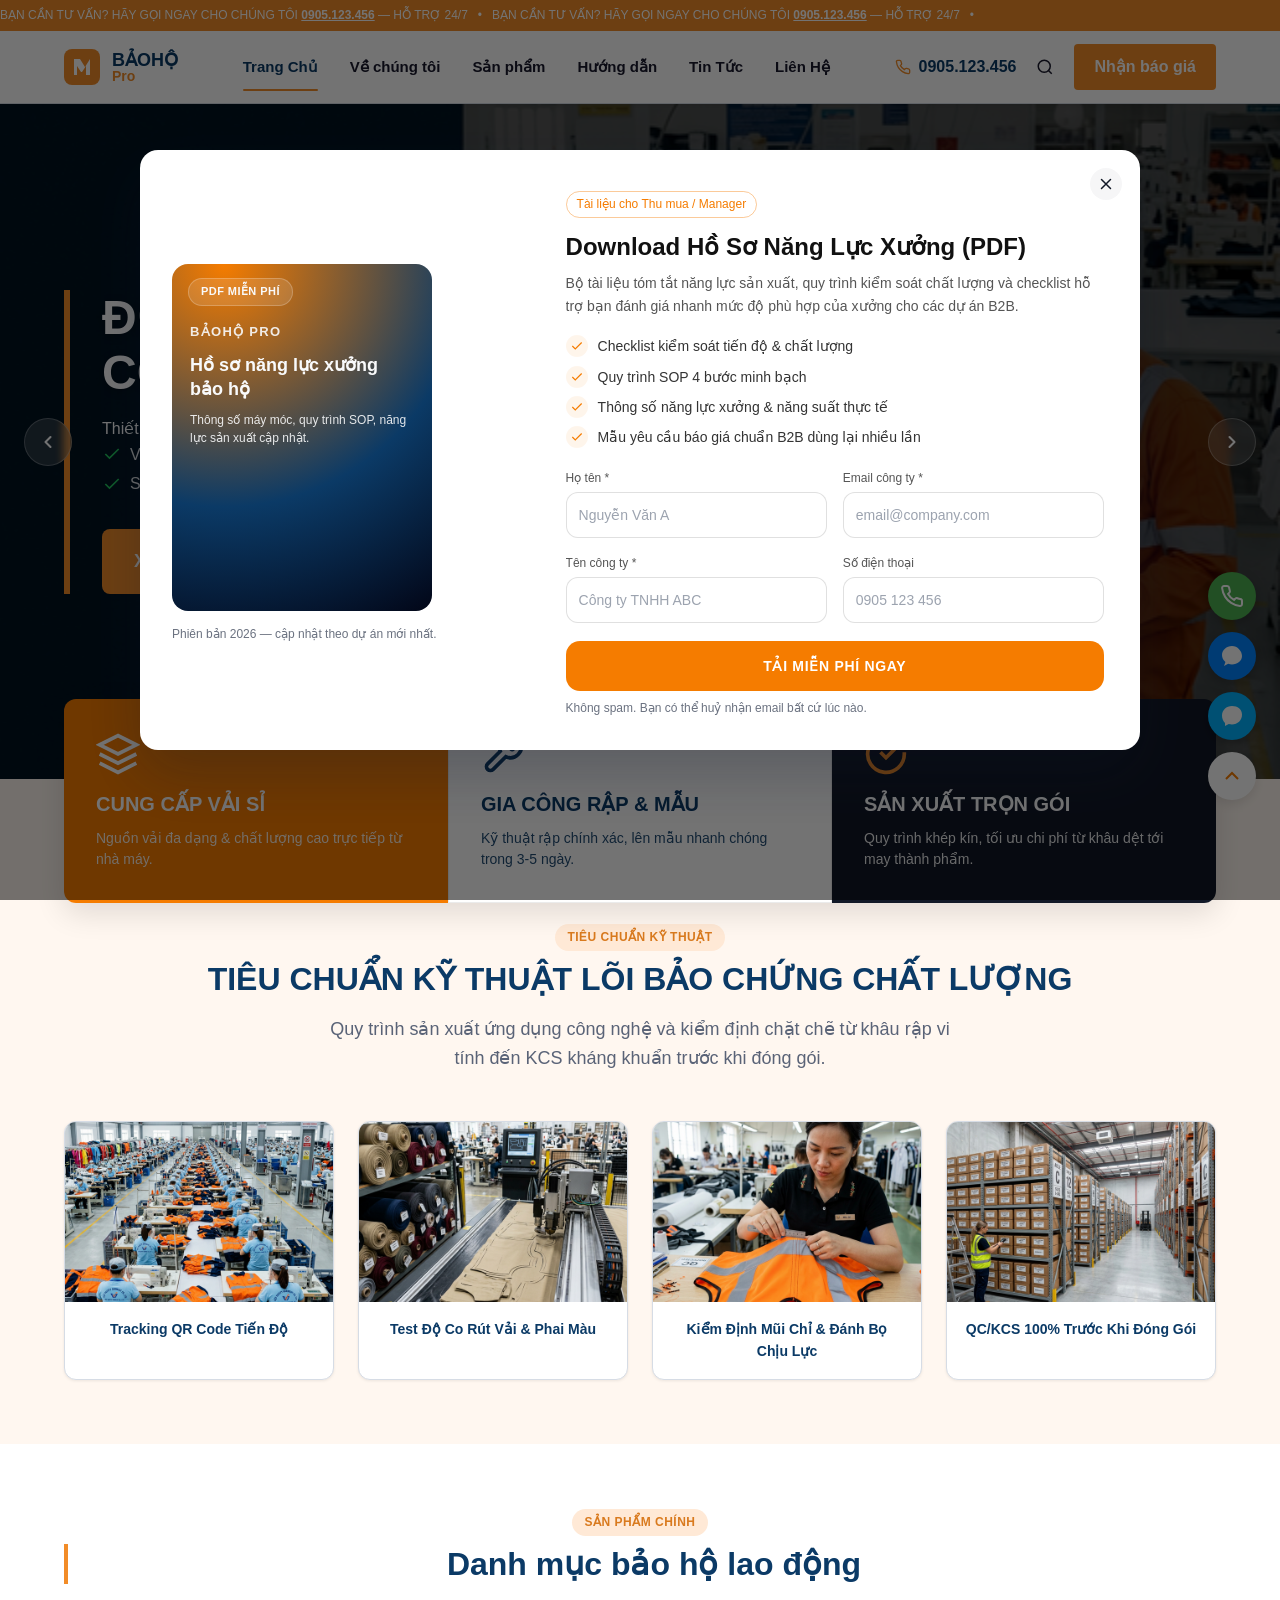
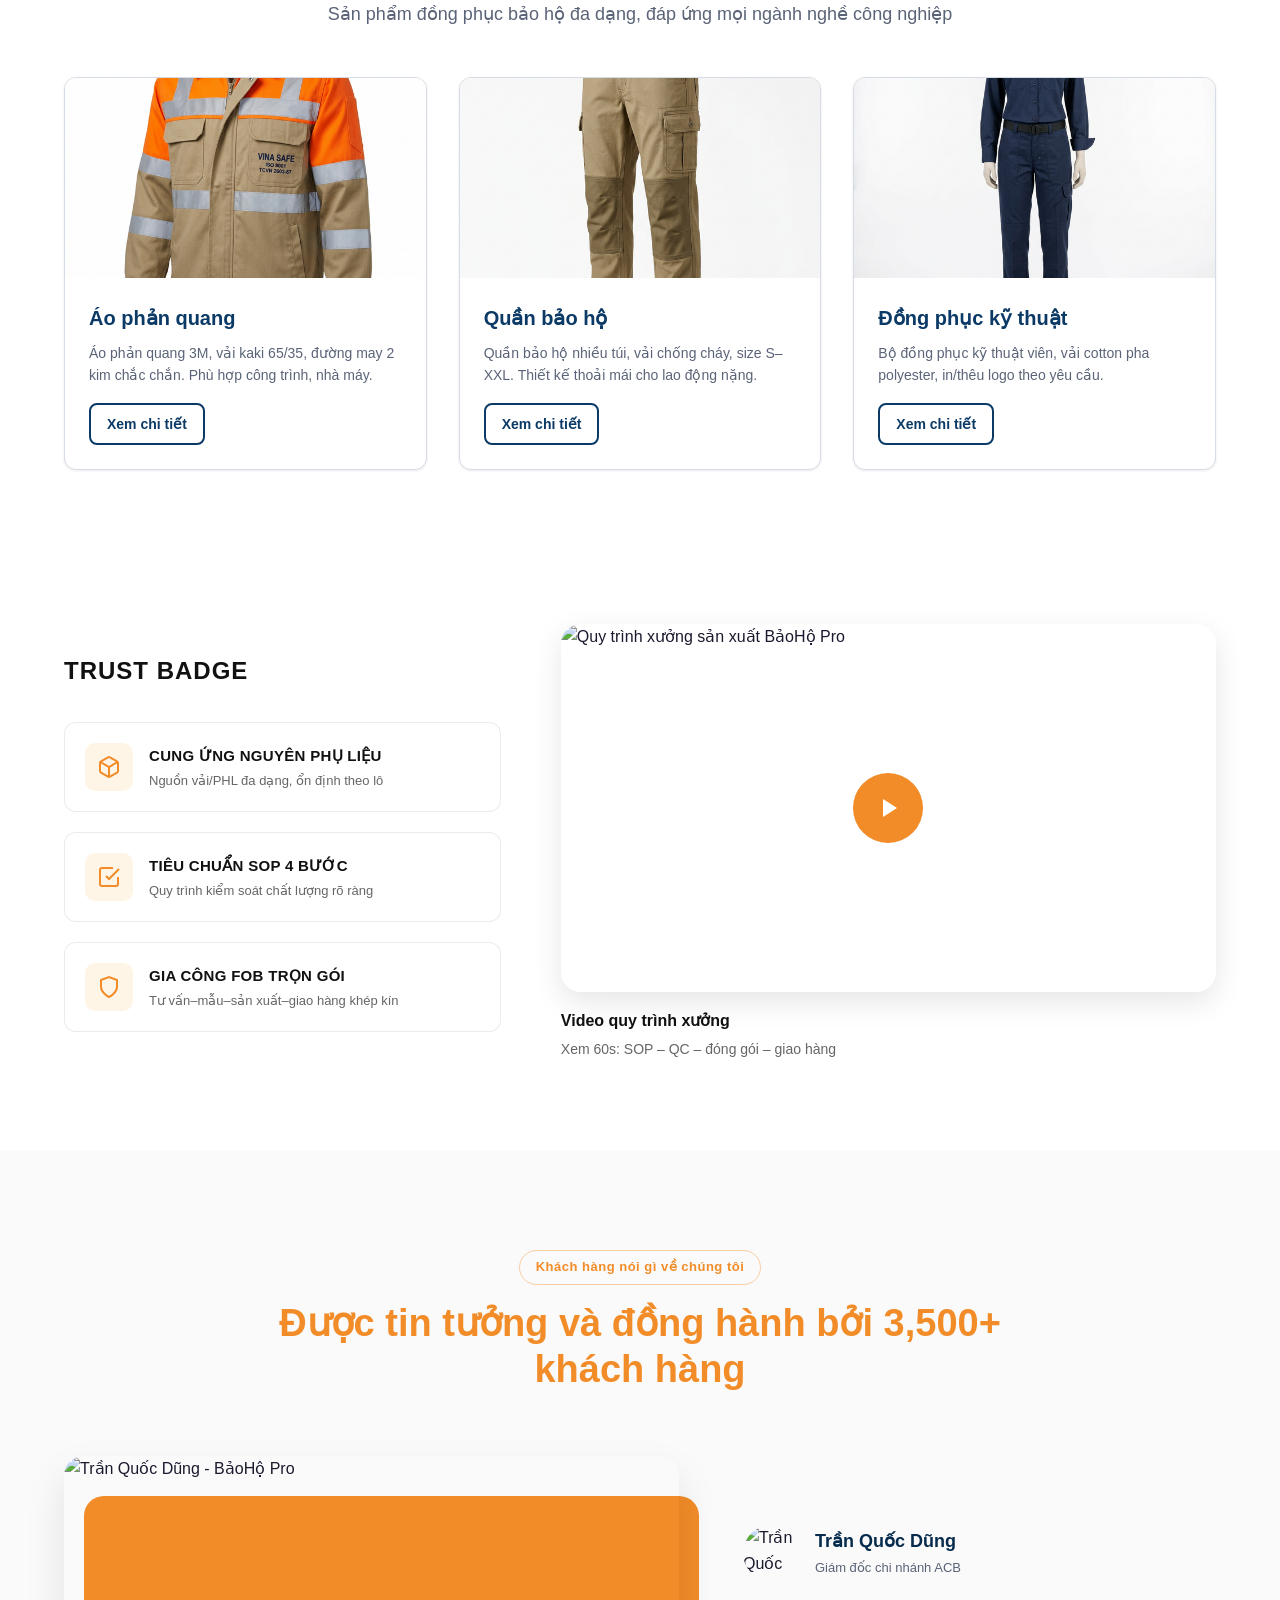
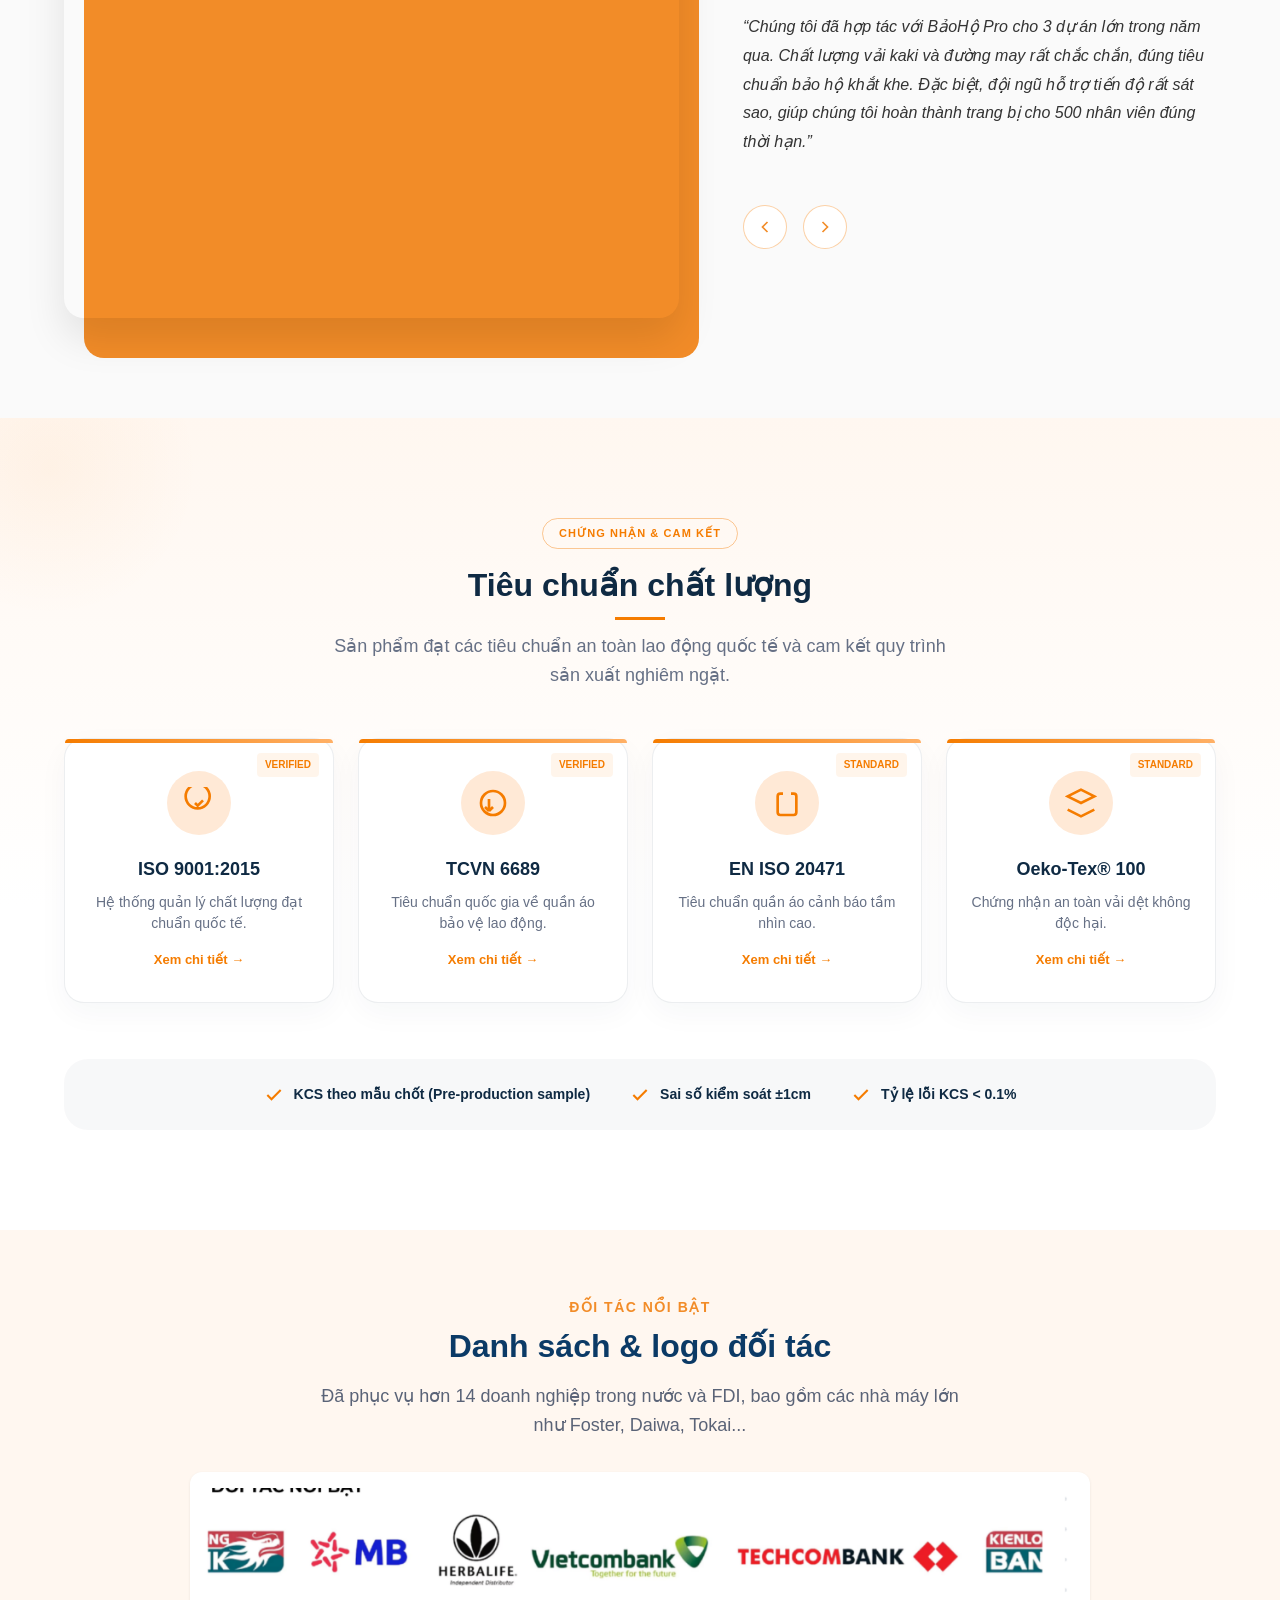
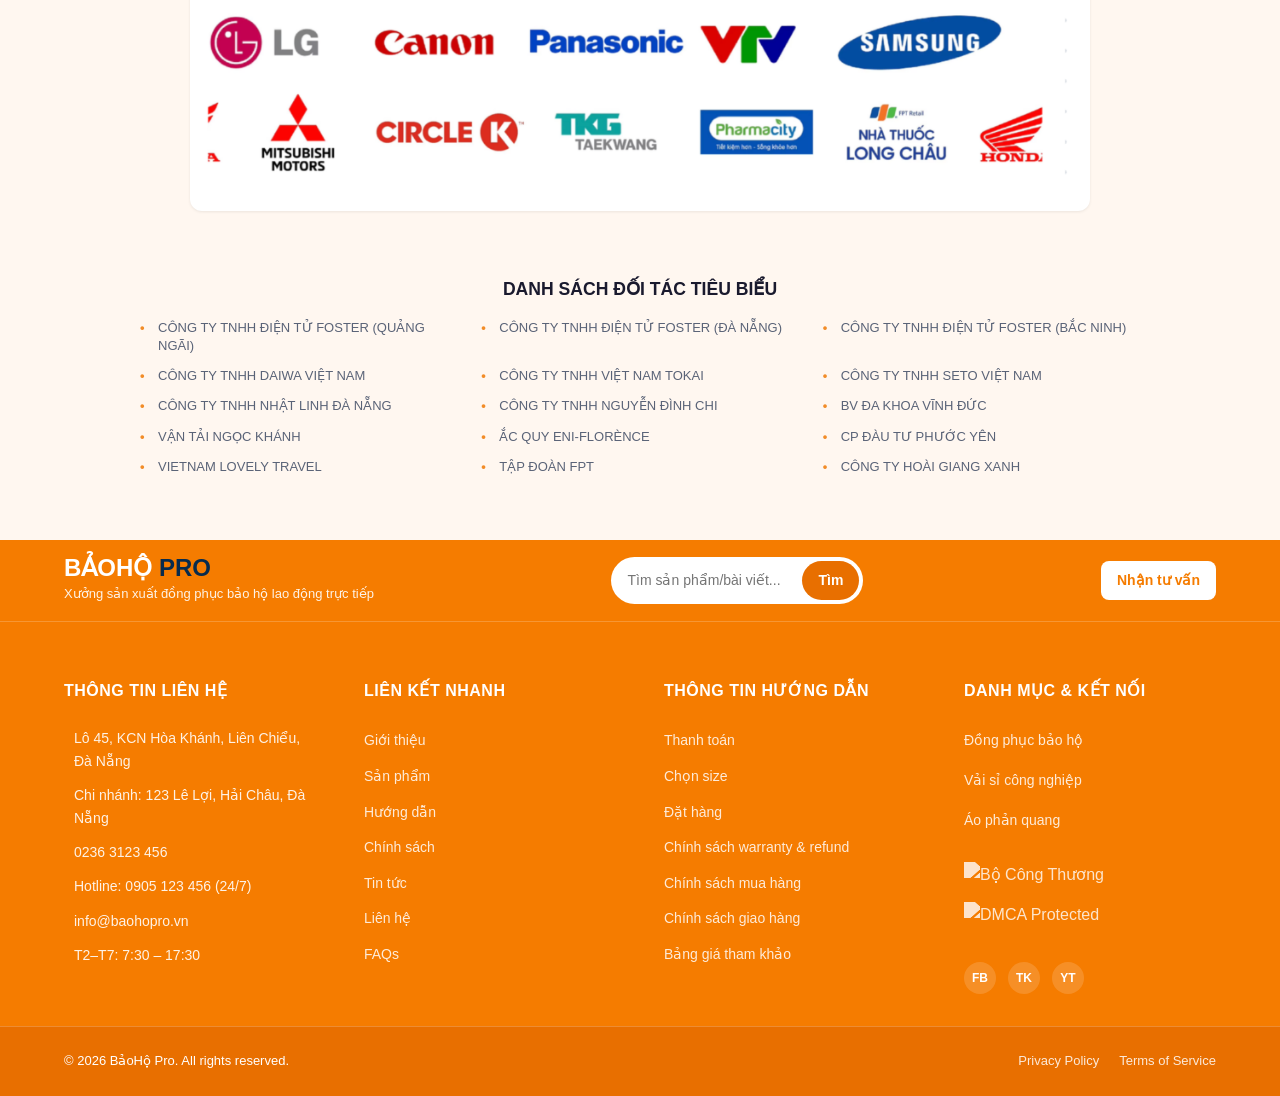
==== commit e664f6e1: "home_update" ====
--- a/index.html
+++ b/index.html
@@ -13,65 +13,70 @@
 <body>
 
   <!-- ===== HEADER ===== -->
-  <header class="header" id="header">
-    <div class="container">
-      <a href="index.html" class="header__logo">
-        <svg viewBox="0 0 36 36" fill="none">
-          <rect width="36" height="36" rx="8" fill="#0B3A66" />
-          <path d="M10 26V10h6l5 8 5-8h0v16h-4V17l-4 6h-1l-4-6v9h-3z" fill="#F28C28" />
-        </svg>
-        BảoHộ Pro
-      </a>
-      <nav class="header__nav" id="mainNav">
-        <a href="index.html">Trang chủ</a>
-        <a href="authority.html">Năng lực xưởng</a>
-        <a href="category.html">Danh mục sản phẩm</a>
-        <a href="blog.html">Blog</a>
-        <a href="profile.html">Hồ sơ năng lực</a>
-        <a href="contact.html">Liên hệ</a>
-      </nav>
-      <div class="header__cta">
-        <a href="#quote-section" class="btn btn--primary">Nhận báo giá B2B</a>
-        <button class="hamburger" id="hamburger" aria-label="Menu">
-          <span></span><span></span><span></span>
-        </button>
-      </div>
-    </div>
-  </header>
-
+  <div id="header-container"></div>
   <!-- ===== HERO SLIDER ===== -->
   <section class="hero-slider" aria-label="Banner quảng cáo">
     <div class="hero-slider__track">
-      <!-- Slide 1 -->
+      <!-- Slide 1: POLO UNIFORMS -->
       <div class="hero-slider__slide" style="background-image:url('images/hero-1.png')">
         <div class="hero-slider__slide-content">
-          <h1>Xưởng sản xuất đồng phục bảo hộ trực tiếp tại Đà Nẵng</h1>
-          <p>Công suất lớn – Quy trình chuẩn – Cam kết chất lượng. Không qua trung gian, giá tốt nhất thị trường.</p>
+          <h1>Đồng phục áo thun công ty B2B</h1>
+          <div class="subheadline">Thiết kế theo nhận diện – May số lượng – Giao đúng tiến độ</div>
+          <ul class="hero-slider__bullets">
+            <li><svg viewBox="0 0 24 24" fill="none" stroke="currentColor" stroke-width="2">
+                <polyline points="20 6 9 17 4 12"></polyline>
+              </svg> Vải cá sấu/cotton… bền màu, thoáng mát</li>
+            <li><svg viewBox="0 0 24 24" fill="none" stroke="currentColor" stroke-width="2">
+                <polyline points="20 6 9 17 4 12"></polyline>
+              </svg> Sản xuất trực tiếp tại xưởng – giá cạnh tranh</li>
+          </ul>
           <div class="hero__actions">
-            <a href="#quote-section" class="btn btn--primary btn--lg">Nhận báo giá B2B</a>
-            <a href="authority.html" class="btn btn--outline-white btn--lg">Xem năng lực sản xuất</a>
-          </div>
-        </div>
-      </div>
-      <!-- Slide 2 -->
+            <a href="category.html" class="btn btn--primary btn--lg" data-track="hero_cta_polo">Xem mẫu áo thun đồng
+              phục</a>
+            <a href="#quote-section" class="btn btn--outline-white btn--lg" data-track="hero_cta_quote_1">Nhận báo giá
+              nhanh</a>
+          </div>
+        </div>
+      </div>
+      <!-- Slide 2: WORKWEAR -->
       <div class="hero-slider__slide" style="background-image:url('images/hero-2.png')">
         <div class="hero-slider__slide-content">
-          <h1>Nhà máy 50 máy công nghiệp — Công suất 15.000 bộ/tháng</h1>
-          <p>Dây chuyền sản xuất hiện đại, QC nghiêm ngặt từng công đoạn. Đáp ứng mọi quy mô đơn hàng.</p>
+          <h1>Đồng phục bảo hộ lao động bền bỉ</h1>
+          <div class="subheadline">An toàn – Đúng chuẩn – May cho công trình & nhà máy</div>
+          <ul class="hero-slider__bullets">
+            <li><svg viewBox="0 0 24 24" fill="none" stroke="currentColor" stroke-width="2">
+                <polyline points="20 6 9 17 4 12"></polyline>
+              </svg> Vải dày – bền – phù hợp môi trường công nghiệp</li>
+            <li><svg viewBox="0 0 24 24" fill="none" stroke="currentColor" stroke-width="2">
+                <polyline points="20 6 9 17 4 12"></polyline>
+              </svg> Sản xuất số lượng lớn – giao đúng tiến độ</li>
+          </ul>
           <div class="hero__actions">
-            <a href="#quote-section" class="btn btn--primary btn--lg">Nhận báo giá B2B</a>
-            <a href="authority.html" class="btn btn--outline-white btn--lg">Tham quan xưởng</a>
-          </div>
-        </div>
-      </div>
-      <!-- Slide 3 -->
+            <a href="category.html" class="btn btn--primary btn--lg" data-track="hero_cta_safety">Xem mẫu bảo hộ lao
+              động</a>
+            <a href="#quote-section" class="btn btn--outline-white btn--lg" data-track="hero_cta_quote_2">Nhận báo
+              giá</a>
+          </div>
+        </div>
+      </div>
+      <!-- Slide 3: WIND JACKETS -->
       <div class="hero-slider__slide" style="background-image:url('images/hero-3.png')">
         <div class="hero-slider__slide-content">
-          <h1>Vải kaki 65/35 — Phản quang 3M — Đường may 2 kim</h1>
-          <p>Chất liệu cao cấp, tiêu chuẩn ISO, phù hợp mọi ngành công nghiệp từ xây dựng đến điện tử.</p>
+          <h1>Áo khoác gió đồng phục theo yêu cầu</h1>
+          <div class="subheadline">Chống gió – chống nước nhẹ – giữ ấm tốt</div>
+          <ul class="hero-slider__bullets">
+            <li><svg viewBox="0 0 24 24" fill="none" stroke="currentColor" stroke-width="2">
+                <polyline points="20 6 9 17 4 12"></polyline>
+              </svg> Thiết kế đồng bộ nhận diện thương hiệu</li>
+            <li><svg viewBox="0 0 24 24" fill="none" stroke="currentColor" stroke-width="2">
+                <polyline points="20 6 9 17 4 12"></polyline>
+              </svg> Phù hợp nhân viên, sự kiện, teambuilding</li>
+          </ul>
           <div class="hero__actions">
-            <a href="#quote-section" class="btn btn--primary btn--lg">Nhận báo giá B2B</a>
-            <a href="product.html" class="btn btn--outline-white btn--lg">Xem chi tiết sản phẩm</a>
+            <a href="category.html" class="btn btn--primary btn--lg" data-track="hero_cta_jacket">Xem mẫu áo khoác
+              gió</a>
+            <a href="#quote-section" class="btn btn--outline-white btn--lg" data-track="hero_cta_quote_3">Tư vấn
+              ngay</a>
           </div>
         </div>
       </div>
@@ -96,166 +101,88 @@
       <button class="hero-slider__dot" aria-label="Slide 3"></button>
     </div>
 
-    <!-- Feature Bar -->
-    <div class="hero-features-bar">
-      <div class="hero-features-bar__inner">
-        <div class="hero-features-bar__item">
-          <svg viewBox="0 0 24 24">
-            <path d="M12 2L2 7l10 5 10-5-10-5zM2 17l10 5 10-5M2 12l10 5 10-5" />
-          </svg>
-          <span>Sản xuất trực tiếp</span>
-        </div>
-        <div class="hero-features-bar__item">
-          <svg viewBox="0 0 24 24">
-            <path d="M12 2v10l8.5 5M12 2a10 10 0 100 20 10 10 0 000-20z" />
-          </svg>
-          <span>Giao hàng đúng hẹn</span>
-        </div>
-        <div class="hero-features-bar__item">
-          <svg viewBox="0 0 24 24">
-            <path d="M9 12l2 2 4-4m5-3a9 9 0 11-18 0 9 9 0 0118 0z" />
-          </svg>
-          <span>Miễn phí thiết kế</span>
-        </div>
-        <div class="hero-features-bar__item">
-          <svg viewBox="0 0 24 24">
-            <path d="M9 5H7a2 2 0 00-2 2v12a2 2 0 002 2h10a2 2 0 002-2V7a2 2 0 00-2-2h-2" />
-          </svg>
-          <span>Bảo hành 6 tháng</span>
+    <!-- Service Cards -->
+    <div class="service-cards">
+      <div class="container">
+        <div class="service-cards__grid">
+          <a href="category.html" class="service-card service-card--accent" data-track="service_card_fabric">
+            <div class="service-card__icon">
+              <svg viewBox="0 0 24 24" fill="none" stroke="currentColor" stroke-width="2">
+                <path d="M12 2L2 7l10 5 10-5-10-5zM2 17l10 5 10-5M2 12l10 5 10-5" />
+              </svg>
+            </div>
+            <h3>CUNG CẤP VẢI SỈ</h3>
+            <p>Nguồn vải đa dạng & chất lượng cao trực tiếp từ nhà máy.</p>
+          </a>
+          <a href="authority.html" class="service-card service-card--light" data-track="service_card_sample">
+            <div class="service-card__icon">
+              <svg viewBox="0 0 24 24" fill="none" stroke="currentColor" stroke-width="2">
+                <path
+                  d="M14.7 6.3a1 1 0 0 0 0 1.4l1.6 1.6a1 1 0 0 0 1.4 0l3.77-3.77a6 6 0 0 1-7.94 7.94l-6.91 6.91a2.12 2.12 0 0 1-3-3l6.91-6.91a6 6 0 0 1 7.94-7.94l-3.76 3.76z" />
+              </svg>
+            </div>
+            <h3>GIA CÔNG RẬP & MẪU</h3>
+            <p>Kỹ thuật rập chính xác, lên mẫu nhanh chóng trong 3-5 ngày.</p>
+          </a>
+          <a href="authority.html" class="service-card service-card--dark" data-track="service_card_full">
+            <div class="service-card__icon">
+              <svg viewBox="0 0 24 24" fill="none" stroke="currentColor" stroke-width="2">
+                <path d="M22 11.08V12a10 10 0 1 1-5.93-9.14" />
+                <polyline points="22 4 12 14.01 9 11.01" />
+              </svg>
+            </div>
+            <h3>SẢN XUẤT TRỌN GÓI</h3>
+            <p>Quy trình khép kín, tối ưu chi phí từ khâu dệt tới may thành phẩm.</p>
+          </a>
         </div>
       </div>
     </div>
   </section>
 
-  <!-- ===== PERSONA NAVIGATION ===== -->
-  <section class="section fade-on-scroll" id="persona">
+  <!-- ===== CORE TECHNICAL STANDARDS ===== -->
+  <section class="section bg-warm fade-on-scroll">
     <div class="container">
       <div class="text-center">
-        <span class="section-label">Bạn là ai?</span>
-        <h2 class="section-title">Chọn giải pháp phù hợp với bạn</h2>
-        <p class="section-subtitle">Chúng tôi phục vụ đa dạng khách hàng B2B từ nhà thu mua đến các xưởng sản xuất nhỏ
-        </p>
-      </div>
-      <div class="grid-3" style="margin-top:var(--space-2xl)">
-        <div class="persona-card" onclick="window.location='product.html'">
-          <div class="persona-card__icon">
-            <svg viewBox="0 0 24 24">
-              <path
-                d="M9 5H7a2 2 0 00-2 2v12a2 2 0 002 2h10a2 2 0 002-2V7a2 2 0 00-2-2h-2M9 5a2 2 0 002 2h2a2 2 0 002-2M9 5a2 2 0 012-2h2a2 2 0 012 2" />
-            </svg>
-          </div>
-          <h3>Thu mua</h3>
-          <p>Tìm nhà cung cấp uy tín, đơn hàng lớn, giá cạnh tranh</p>
-          <span class="btn btn--secondary btn--sm">Xem thông số kỹ thuật</span>
-        </div>
-        <div class="persona-card" onclick="window.location='authority.html'">
-          <div class="persona-card__icon">
-            <svg viewBox="0 0 24 24">
-              <path
-                d="M19 21V5a2 2 0 00-2-2H7a2 2 0 00-2 2v16m14 0h2m-2 0h-5m-9 0H3m2 0h5M9 7h1m-1 4h1m4-4h1m-1 4h1m-5 10v-5a1 1 0 011-1h2a1 1 0 011 1v5m-4 0h4" />
-            </svg>
-          </div>
-          <h3>Chủ thầu</h3>
-          <p>Cần đối tác sản xuất công suất lớn, đúng tiến độ công trình</p>
-          <span class="btn btn--secondary btn--sm">Xem năng lực sản xuất</span>
-        </div>
-        <div class="persona-card" onclick="window.location='category.html'">
-          <div class="persona-card__icon">
-            <svg viewBox="0 0 24 24">
-              <path d="M20 7l-8-4-8 4m16 0l-8 4m8-4v10l-8 4m0-10L4 7m8 4v10M4 7v10l8 4" />
-            </svg>
-          </div>
-          <h3>Xưởng nhỏ</h3>
-          <p>Nguồn vải sỉ chất lượng, gia công theo yêu cầu</p>
-          <span class="btn btn--secondary btn--sm">Xem nguồn vải sỉ</span>
+        <span class="tag-pill">Tiêu chuẩn kỹ thuật</span>
+        <h2 class="section-title">TIÊU CHUẨN KỸ THUẬT LÕI BẢO CHỨNG CHẤT LƯỢNG</h2>
+        <p class="section-subtitle">Quy trình sản xuất ứng dụng công nghệ và kiểm định chặt chẽ từ khâu rập vi tính đến
+          KCS kháng khuẩn trước khi đóng gói.</p>
+      </div>
+
+      <div class="tech-grid" style="margin-top:var(--space-2xl)">
+        <div class="tech-grid__item">
+          <div class="tech-grid__img">
+            <img src="images/factory-1.png" alt="Theo dõi tiến độ sản xuất bằng QR Code tại xưởng" loading="lazy">
+          </div>
+          <p class="tech-grid__caption">Tracking QR Code Tiến Độ</p>
+        </div>
+        <div class="tech-grid__item">
+          <div class="tech-grid__img">
+            <img src="images/factory-2.png" alt="Test độ co rút vải và khả năng phai màu" loading="lazy">
+          </div>
+          <p class="tech-grid__caption">Test Độ Co Rút Vải &amp; Phai Màu</p>
+        </div>
+        <div class="tech-grid__item">
+          <div class="tech-grid__img">
+            <img src="images/factory-3.png" alt="Kiểm định mũi chỉ và đánh bọ chịu lực trên sản phẩm" loading="lazy">
+          </div>
+          <p class="tech-grid__caption">Kiểm Định Mũi Chỉ &amp; Đánh Bọ Chịu Lực</p>
+        </div>
+        <div class="tech-grid__item">
+          <div class="tech-grid__img">
+            <img src="images/factory-4.png" alt="QC / KCS 100% sản phẩm trước khi đóng gói kháng khuẩn" loading="lazy">
+          </div>
+          <p class="tech-grid__caption">QC/KCS 100% Trước Khi Đóng Gói</p>
         </div>
       </div>
     </div>
   </section>
 
-  <!-- ===== MANUFACTURING CAPABILITY ===== -->
-  <section class="section section--alt fade-on-scroll" id="capability">
+  <!-- ===== CORE PRODUCT CATEGORIES ===== -->
+  <section class="section bg-white section--with-accent fade-on-scroll">
     <div class="container">
       <div class="text-center">
-        <span class="section-label">Năng lực sản xuất</span>
-        <h2 class="section-title">Con số ấn tượng từ nhà máy</h2>
-      </div>
-      <!-- Stats -->
-      <div class="stats" style="margin-top:var(--space-2xl)">
-        <div>
-          <div class="stat__number" data-counter="15000" data-suffix="+">0</div>
-          <div class="stat__label">Công suất bộ/tháng</div>
-        </div>
-        <div>
-          <div class="stat__number" data-counter="50" data-suffix="">0</div>
-          <div class="stat__label">Máy công nghiệp</div>
-        </div>
-        <div>
-          <div class="stat__number" data-counter="12" data-suffix="">0</div>
-          <div class="stat__label">Năm kinh nghiệm</div>
-        </div>
-        <div>
-          <div class="stat__number" data-counter="500" data-suffix="+">0</div>
-          <div class="stat__label">Đơn hàng hoàn thành</div>
-        </div>
-      </div>
-
-      <!-- SOP Timeline -->
-      <div style="margin-top:var(--space-3xl)">
-        <h3 class="section-title text-center" style="font-size:var(--fs-xl)">Quy trình sản xuất chuẩn</h3>
-        <div class="timeline">
-          <div class="timeline__step">
-            <div class="timeline__num">1</div>
-            <h4>Tư vấn & chốt yêu cầu</h4>
-            <p>Khảo sát nhu cầu, tư vấn chất vải, thiết kế</p>
-          </div>
-          <div class="timeline__step">
-            <div class="timeline__num">2</div>
-            <h4>Thiết kế mẫu</h4>
-            <p>Lên mẫu, duyệt mẫu trước khi sản xuất hàng loạt</p>
-          </div>
-          <div class="timeline__step">
-            <div class="timeline__num">3</div>
-            <h4>Sản xuất</h4>
-            <p>May hàng loạt theo tiêu chuẩn ISO, QC từng công đoạn</p>
-          </div>
-          <div class="timeline__step">
-            <div class="timeline__num">4</div>
-            <h4>Giao hàng & bảo hành</h4>
-            <p>Đóng gói, vận chuyển toàn quốc, bảo hành chất lượng</p>
-          </div>
-        </div>
-      </div>
-
-      <!-- Factory Gallery -->
-      <div class="gallery-grid" style="margin-top:var(--space-2xl)">
-        <div class="gallery-grid__item">
-          <img src="images/factory-1.png" alt="Xưởng may công nghiệp BảoHộ Pro — dây chuyền sản xuất" loading="lazy">
-        </div>
-        <div class="gallery-grid__item">
-          <img src="images/factory-2.png" alt="Máy cắt vải tự động CNC tại nhà máy" loading="lazy">
-        </div>
-        <div class="gallery-grid__item">
-          <img src="images/factory-3.png" alt="Kiểm tra chất lượng QC từng công đoạn" loading="lazy">
-        </div>
-        <div class="gallery-grid__item">
-          <img src="images/factory-4.png" alt="Kho hàng thành phẩm đóng gói sẵn sàng giao" loading="lazy">
-        </div>
-        <div class="gallery-grid__item">
-          <img src="images/factory-5.png" alt="Máy may công nghiệp đường may 2 kim" loading="lazy">
-        </div>
-        <div class="gallery-grid__item">
-          <img src="images/factory-6.png" alt="Toàn cảnh nhà máy BảoHộ Pro tại KCN Hòa Khánh" loading="lazy">
-        </div>
-      </div>
-    </div>
-  </section>
-
-  <!-- ===== CORE PRODUCT CATEGORIES ===== -->
-  <section class="section fade-on-scroll">
-    <div class="container">
-      <div class="text-center">
-        <span class="section-label">Sản phẩm chính</span>
+        <span class="tag-pill">Sản phẩm chính</span>
         <h2 class="section-title">Danh mục bảo hộ lao động</h2>
         <p class="section-subtitle">Sản phẩm đồng phục bảo hộ đa dạng, đáp ứng mọi ngành nghề công nghiệp</p>
       </div>
@@ -293,310 +220,368 @@
       </div>
     </div>
   </section>
-
-  <!-- ===== VIDEO SECTION ===== -->
-  <section class="section section--alt fade-on-scroll">
+  <!-- ===== TRUST BADGE & VIDEO SOP ===== -->
+  <section class="section trust-video bg-gray fade-on-scroll" id="trust-video">
+    <div class="container">
+      <div class="trust-video__grid">
+        <!-- Left: Trust Badges -->
+        <div class="trust-video__left">
+          <h2 class="trust-video__main-title">TRUST BADGE</h2>
+          <div class="trust-badges" style="margin-top:var(--space-xl)">
+            <div class="trust-badge">
+              <div class="trust-badge__icon">
+                <svg viewBox="0 0 24 24" fill="none" stroke="currentColor" stroke-width="2">
+                  <path
+                    d="M21 16V8a2 2 0 00-1-1.73l-7-4a2 2 0 00-2 0l-7 4A2 2 0 003 8v8a2 2 0 001 1.73l7 4a2 2 0 002 0l7-4A2 2 0 0021 16z" />
+                  <polyline points="3.27 6.96 12 12.01 20.73 6.96" />
+                  <line x1="12" y1="22.08" x2="12" y2="12" />
+                </svg>
+              </div>
+              <div class="trust-badge__content">
+                <h4>CUNG ỨNG NGUYÊN PHỤ LIỆU</h4>
+                <p>Nguồn vải/PHL đa dạng, ổn định theo lô</p>
+              </div>
+            </div>
+            <div class="trust-badge">
+              <div class="trust-badge__icon">
+                <svg viewBox="0 0 24 24" fill="none" stroke="currentColor" stroke-width="2">
+                  <polyline points="9 11 12 14 22 4" />
+                  <path d="M21 12v7a2 2 0 01-2 2H5a2 2 0 01-2-2V5a2 2 0 012-2h11" />
+                </svg>
+              </div>
+              <div class="trust-badge__content">
+                <h4>TIÊU CHUẨN SOP 4 BƯỚC</h4>
+                <p>Quy trình kiểm soát chất lượng rõ ràng</p>
+              </div>
+            </div>
+            <div class="trust-badge">
+              <div class="trust-badge__icon">
+                <svg viewBox="0 0 24 24" fill="none" stroke="currentColor" stroke-width="2">
+                  <path d="M12 22s8-4 8-10V5l-8-3-8 3v7c0 6 8 10 8 10z" />
+                </svg>
+              </div>
+              <div class="trust-badge__content">
+                <h4>GIA CÔNG FOB TRỌN GÓI</h4>
+                <p>Tư vấn–mẫu–sản xuất–giao hàng khép kín</p>
+              </div>
+            </div>
+          </div>
+        </div>
+
+        <!-- Right: Video Thumbnail -->
+        <div class="trust-video__right">
+          <div class="video-card"
+            onclick="document.getElementById('videoModal').classList.add('active'); document.body.style.overflow='hidden'">
+            <div class="video-card__thumbnail">
+              <img
+                src="https://images.unsplash.com/photo-1590402444521-93169869630c?ixlib=rb-1.2.1&auto=format&fit=crop&w=1200&q=80"
+                alt="Quy trình xưởng sản xuất BảoHộ Pro" loading="lazy">
+              <div class="video-card__play">
+                <svg viewBox="0 0 24 24" fill="currentColor">
+                  <polygon points="5 3 19 12 5 21" />
+                </svg>
+              </div>
+            </div>
+            <div class="video-card__caption">
+              <h5>Video quy trình xưởng</h5>
+              <p>Xem 60s: SOP – QC – đóng gói – giao hàng</p>
+            </div>
+          </div>
+        </div>
+      </div>
+    </div>
+  </section>
+
+  <!-- ===== TESTIMONIALS SECTION ===== -->
+  <section class="section testimonials bg-white section--with-accent fade-on-scroll" id="testimonials">
+    <div class="container">
+      <div class="testimonials__header text-center">
+        <span class="testimonials__tag">Khách hàng nói gì về chúng tôi</span>
+        <h2 class="testimonials__title">Được tin tưởng và đồng hành bởi 3,500+ khách hàng</h2>
+      </div>
+
+      <div class="testimonials__grid" style="margin-top:var(--space-3xl)">
+        <div class="testimonials__image-side">
+          <div class="testimonials__accent-shape"></div>
+          <div class="testimonials__image-card">
+            <img
+              src="https://images.unsplash.com/photo-1556761175-5973dc0f32e7?ixlib=rb-1.2.1&auto=format&fit=crop&w=1200&q=80"
+              alt="Đội ngũ chuyên gia BảoHộ Pro tư vấn giải pháp B2B" loading="lazy">
+          </div>
+        </div>
+
+        <div class="testimonials__content-side">
+          <div class="testimonial-card">
+            <div class="testimonial-card__inner">
+              <div class="testimonial-card__profile">
+                <img src="https://i.pravatar.cc/150?u=dung" alt="Trần Quốc Dũng" class="testimonial-card__avatar">
+                <div class="testimonial-card__info">
+                  <h4 class="testimonial-card__name">Trần Quốc Dũng</h4>
+                  <p class="testimonial-card__role">Giám đốc chi nhánh ACB</p>
+                </div>
+              </div>
+              <div class="testimonial-card__body">
+                <p class="testimonial-card__quote">
+                  “Chúng tôi đã hợp tác với BảoHộ Pro cho 3 dự án lớn trong năm qua. Chất lượng vải kaki và đường may
+                  rất
+                  chắc chắn, đúng tiêu chuẩn bảo hộ khắt khe. Đặc biệt, đội ngũ hỗ trợ tiến độ rất sát sao, giúp chúng
+                  tôi
+                  hoàn thành trang bị cho 500 nhân viên đúng thời hạn.”
+                </p>
+              </div>
+            </div>
+            <div class="testimonials__nav">
+              <button class="testimonials__btn testimonials__btn--prev" aria-label="Previous testimonial">
+                <svg viewBox="0 0 24 24" fill="none" stroke="currentColor" stroke-width="2">
+                  <polyline points="15 18 9 12 15 6" />
+                </svg>
+              </button>
+              <button class="testimonials__btn testimonials__btn--next" aria-label="Next testimonial">
+                <svg viewBox="0 0 24 24" fill="none" stroke="currentColor" stroke-width="2">
+                  <polyline points="9 18 15 12 9 6" />
+                </svg>
+              </button>
+            </div>
+          </div>
+        </div>
+      </div>
+    </div>
+  </section>
+  <section class="section-quality fade-on-scroll">
+    <div class="container text-center">
+      <span class="quality-header-pill">CHỨNG NHẬN & CAM KẾT</span>
+      <h2 class="section-title">Tiêu chuẩn chất lượng</h2>
+      <p class="section-subtitle">Sản phẩm đạt các tiêu chuẩn an toàn lao động quốc tế và cam kết quy trình sản xuất
+        nghiêm ngặt.</p>
+
+      <div class="quality-grid">
+        <!-- Card 1: ISO -->
+        <div class="quality-card">
+          <span class="quality-verified-chip">Verified</span>
+          <div class="quality-card__icon">
+            <svg viewBox="0 0 24 24" fill="none" stroke="currentColor" stroke-width="2">
+              <path d="M9 12l2 2 4-4m5-3a9 9 0 11-18 0 9 9 0 0118 0z" />
+            </svg>
+          </div>
+          <h4>ISO 9001:2015</h4>
+          <p>Hệ thống quản lý chất lượng đạt chuẩn quốc tế.</p>
+          <a href="#" class="quality-card__link">Xem chi tiết →</a>
+        </div>
+
+        <!-- Card 2: TCVN -->
+        <div class="quality-card">
+          <span class="quality-verified-chip">Verified</span>
+          <div class="quality-card__icon">
+            <svg viewBox="0 0 24 24" fill="none" stroke="currentColor" stroke-width="2">
+              <path d="M12 15l-3 3m0 0l-3-3m3 3V9m12 3a9 9 0 11-18 0 9 9 0 0118 0z" />
+            </svg>
+          </div>
+          <h4>TCVN 6689</h4>
+          <p>Tiêu chuẩn quốc gia về quần áo bảo vệ lao động.</p>
+          <a href="#" class="quality-card__link">Xem chi tiết →</a>
+        </div>
+
+        <!-- Card 3: EN ISO -->
+        <div class="quality-card">
+          <span class="quality-verified-chip">Standard</span>
+          <div class="quality-card__icon">
+            <svg viewBox="0 0 24 24" fill="none" stroke="currentColor" stroke-width="2">
+              <path d="M9 5H7a2 2 0 00-2 2v12a2 2 0 002 2h10a2 2 0 002-2V7a2 2 0 00-2-2h-2" />
+            </svg>
+          </div>
+          <h4>EN ISO 20471</h4>
+          <p>Tiêu chuẩn quần áo cảnh báo tầm nhìn cao.</p>
+          <a href="#" class="quality-card__link">Xem chi tiết →</a>
+        </div>
+
+        <!-- Card 4: Oeko-Tex -->
+        <div class="quality-card">
+          <span class="quality-verified-chip">Standard</span>
+          <div class="quality-card__icon">
+            <svg viewBox="0 0 24 24" fill="none" stroke="currentColor" stroke-width="2">
+              <path d="M12 2L2 7l10 5 10-5-10-5zM2 17l10 5 10-5" />
+            </svg>
+          </div>
+          <h4>Oeko-Tex® 100</h4>
+          <p>Chứng nhận an toàn vải dệt không độc hại.</p>
+          <a href="#" class="quality-card__link">Xem chi tiết →</a>
+        </div>
+      </div>
+
+      <!-- Quality Highlights Strip -->
+      <div class="quality-strip">
+        <div class="quality-strip__item">
+          <svg viewBox="0 0 24 24" fill="none" stroke="currentColor" stroke-width="2.5">
+            <polyline points="20 6 9 17 4 12"></polyline>
+          </svg>
+          <span>KCS theo mẫu chốt (Pre-production sample)</span>
+        </div>
+        <div class="quality-strip__item">
+          <svg viewBox="0 0 24 24" fill="none" stroke="currentColor" stroke-width="2.5">
+            <polyline points="20 6 9 17 4 12"></polyline>
+          </svg>
+          <span>Sai số kiểm soát ±1cm</span>
+        </div>
+        <div class="quality-strip__item">
+          <svg viewBox="0 0 24 24" fill="none" stroke="currentColor" stroke-width="2.5">
+            <polyline points="20 6 9 17 4 12"></polyline>
+          </svg>
+          <span>Tỷ lệ lỗi KCS < 0.1%</span>
+        </div>
+      </div>
+    </div>
+  </section>
+
+  <!-- ===== PARTNERS SECTION ===== -->
+
+  <section class="section bg-warm fade-on-scroll" id="partners">
     <div class="container">
       <div class="text-center">
-        <span class="section-label">Video nhà máy</span>
-        <h2 class="section-title">Tham quan xưởng sản xuất</h2>
-        <p class="section-subtitle">Xem quy trình sản xuất thực tế tại nhà máy của chúng tôi</p>
-      </div>
-      <div class="video-thumb" style="margin-top:var(--space-2xl)" role="button" tabindex="0" aria-label="Phát video">
-        <div class="play-btn">
-          <svg viewBox="0 0 24 24">
-            <polygon points="5,3 19,12 5,21" />
-          </svg>
+        <span class="section-label">Đối tác nổi bật</span>
+        <h2 class="section-title">Danh sách & logo đối tác</h2>
+        <p class="section-subtitle">Đã phục vụ hơn 14 doanh nghiệp trong nước và FDI, bao gồm các nhà máy lớn như
+          Foster,
+          Daiwa, Tokai...</p>
+      </div>
+
+      <div class="partner-layout-compact" style="margin-top:var(--space-xl)">
+        <div class="partner-logos-compact">
+          <img src="images/partner.png" alt="Logo các đối tác tiêu biểu của BảoHộ Pro" loading="lazy">
+        </div>
+
+        <div class="partner-list-compact" style="margin-top:var(--space-xl)">
+          <h3 class="partner-list__title text-center" style="font-size: 1.1rem; margin-bottom: var(--space-md)">DANH
+            SÁCH ĐỐI TÁC TIÊU BIỂU</h3>
+          <ul class="partner-list__items-grid">
+            <li>CÔNG TY TNHH ĐIỆN TỬ FOSTER (QUẢNG NGÃI)</li>
+            <li>CÔNG TY TNHH ĐIỆN TỬ FOSTER (ĐÀ NẴNG)</li>
+            <li>CÔNG TY TNHH ĐIỆN TỬ FOSTER (BẮC NINH)</li>
+            <li>CÔNG TY TNHH DAIWA VIỆT NAM</li>
+            <li>CÔNG TY TNHH VIỆT NAM TOKAI</li>
+            <li>CÔNG TY TNHH SETO VIỆT NAM</li>
+            <li>CÔNG TY TNHH NHẬT LINH ĐÀ NẴNG</li>
+            <li>CÔNG TY TNHH NGUYỄN ĐÌNH CHI</li>
+            <li>BV ĐA KHOA VĨNH ĐỨC</li>
+            <li>VẬN TẢI NGỌC KHÁNH</li>
+            <li>ẮC QUY ENI-FLORÈNCE</li>
+            <li>CP ĐÀU TƯ PHƯỚC YÊN</li>
+            <li>VIETNAM LOVELY TRAVEL</li>
+            <li>TẬP ĐOÀN FPT</li>
+            <li>CÔNG TY HOÀI GIANG XANH</li>
+          </ul>
         </div>
       </div>
     </div>
   </section>
 
-  <!-- Video Modal -->
-  <div class="modal" id="videoModal" role="dialog" aria-modal="true" aria-label="Video xưởng sản xuất">
-    <div class="modal__content">
-      <button class="modal__close" aria-label="Đóng">
+  <!-- ===== QUALITY STANDARDS (Industrial Premium Redesign) ===== -->
+
+
+  <!-- ===== CAPABILITY PDF MODAL (UI ONLY) ===== -->
+  <div class="pdf-modal" id="capabilityPdfModal" aria-hidden="true">
+    <div class="pdf-modal__overlay"></div>
+    <div class="pdf-modal__dialog" role="dialog" aria-modal="true" aria-labelledby="capabilityModalTitle">
+      <button class="pdf-modal__close" type="button" aria-label="Đóng">
         <svg viewBox="0 0 24 24">
-          <path d="M18 6L6 18M6 6l12 12" stroke="currentColor" stroke-width="2" stroke-linecap="round" />
+          <path d="M18 6L6 18M6 6l12 12" stroke="currentColor" stroke-width="2" stroke-linecap="round"
+            stroke-linejoin="round" />
         </svg>
       </button>
-      <p>Video placeholder — Giới thiệu xưởng sản xuất BảoHộ Pro</p>
+
+      <div class="pdf-modal__grid">
+        <!-- Left: Book cover -->
+        <aside class="pdf-modal__left">
+          <div class="book-cover-card">
+            <span class="book-cover-card__tag">PDF miễn phí</span>
+            <div class="book-cover-card__body">
+              <span class="book-cover-card__logo">BảoHộ Pro</span>
+              <h3 class="book-cover-card__title">Hồ sơ năng lực xưởng bảo hộ</h3>
+              <p class="book-cover-card__subtitle">Thông số máy móc, quy trình SOP, năng lực sản xuất cập nhật.</p>
+            </div>
+          </div>
+          <p class="book-cover-card__meta">Phiên bản 2026 &mdash; cập nhật theo dự án mới nhất.</p>
+        </aside>
+
+        <!-- Right: Content + form (UI only) -->
+        <section class="pdf-modal__right">
+          <header class="pdf-modal__header">
+            <span class="pdf-modal__tag">Tài liệu cho Thu mua / Manager</span>
+            <h2 id="capabilityModalTitle" class="pdf-modal__title">Download Hồ Sơ Năng Lực Xưởng (PDF)</h2>
+            <p class="pdf-modal__subtitle">
+              Bộ tài liệu tóm tắt năng lực sản xuất, quy trình kiểm soát chất lượng và checklist hỗ trợ bạn đánh giá
+              nhanh mức độ phù hợp của xưởng cho các dự án B2B.
+            </p>
+          </header>
+
+          <ul class="pdf-modal__benefits">
+            <li>
+              <span class="benefit-icon">
+                <svg viewBox="0 0 24 24" fill="none" stroke="currentColor" stroke-width="2">
+                  <polyline points="20 6 9 17 4 12"></polyline>
+                </svg>
+              </span>
+              <span>Checklist kiểm soát tiến độ &amp; chất lượng</span>
+            </li>
+            <li>
+              <span class="benefit-icon">
+                <svg viewBox="0 0 24 24" fill="none" stroke="currentColor" stroke-width="2">
+                  <polyline points="20 6 9 17 4 12"></polyline>
+                </svg>
+              </span>
+              <span>Quy trình SOP 4 bước minh bạch</span>
+            </li>
+            <li>
+              <span class="benefit-icon">
+                <svg viewBox="0 0 24 24" fill="none" stroke="currentColor" stroke-width="2">
+                  <polyline points="20 6 9 17 4 12"></polyline>
+                </svg>
+              </span>
+              <span>Thông số năng lực xưởng &amp; năng suất thực tế</span>
+            </li>
+            <li>
+              <span class="benefit-icon">
+                <svg viewBox="0 0 24 24" fill="none" stroke="currentColor" stroke-width="2">
+                  <polyline points="20 6 9 17 4 12"></polyline>
+                </svg>
+              </span>
+              <span>Mẫu yêu cầu báo giá chuẩn B2B dùng lại nhiều lần</span>
+            </li>
+          </ul>
+
+          <form class="pdf-modal__form" aria-label="Form tải hồ sơ năng lực (UI)">
+            <div class="pdf-modal__form-grid">
+              <div class="pdf-field">
+                <label for="pdfName">Họ tên *</label>
+                <input id="pdfName" type="text" placeholder="Nguyễn Văn A">
+              </div>
+              <div class="pdf-field">
+                <label for="pdfEmail">Email công ty *</label>
+                <input id="pdfEmail" type="email" placeholder="email@company.com">
+              </div>
+              <div class="pdf-field">
+                <label for="pdfCompany">Tên công ty *</label>
+                <input id="pdfCompany" type="text" placeholder="Công ty TNHH ABC">
+              </div>
+              <div class="pdf-field">
+                <label for="pdfPhone">Số điện thoại</label>
+                <input id="pdfPhone" type="tel" placeholder="0905 123 456">
+              </div>
+            </div>
+
+            <button type="button" class="pdf-modal__cta">
+              TẢI MIỄN PHÍ NGAY
+            </button>
+            <p class="pdf-modal__note">
+              Không spam. Bạn có thể huỷ nhận email bất cứ lúc nào.
+            </p>
+          </form>
+        </section>
+      </div>
     </div>
   </div>
 
-  <!-- ===== CLIENTS / PROJECTS ===== -->
-  <section class="section fade-on-scroll">
-    <div class="container">
-      <div class="text-center">
-        <span class="section-label">Khách hàng & dự án</span>
-        <h2 class="section-title">Đối tác tin tưởng chúng tôi</h2>
-      </div>
-      <!-- Logo Grid -->
-      <div class="logo-grid" style="margin-top:var(--space-2xl)">
-        <div class="logo-grid__item"><span style="font-weight:700;color:var(--clr-primary);font-size:1.1rem">⚙️ Hòa Phát
-            Steel</span></div>
-        <div class="logo-grid__item"><span style="font-weight:700;color:var(--clr-primary);font-size:1.1rem">🏭 KCN Điện
-            Nam</span></div>
-        <div class="logo-grid__item"><span style="font-weight:700;color:var(--clr-primary);font-size:1.1rem">🏥 BV Đa
-            Khoa ĐN</span></div>
-        <div class="logo-grid__item"><span style="font-weight:700;color:var(--clr-primary);font-size:1.1rem">⚡ Điện Lực
-            MT</span></div>
-        <div class="logo-grid__item"><span style="font-weight:700;color:var(--clr-primary);font-size:1.1rem">🏗️ Cảng
-            Tiên Sa</span></div>
-      </div>
-      <!-- Project Cards -->
-      <div class="grid-3" style="margin-top:var(--space-2xl)">
-        <div class="project-card">
-          <div class="project-card__img">
-            <img src="images/project-1.png" alt="Dự án Nhà máy Thép Hòa Phát — 3000 bộ đồng phục" loading="lazy">
-          </div>
-          <div class="project-card__body">
-            <h4>Dự án Nhà máy Thép Hòa Phát</h4>
-            <p>Cung cấp 3.000 bộ đồng phục bảo hộ phản quang, giao hàng trong 21 ngày.</p>
-          </div>
-        </div>
-        <div class="project-card">
-          <div class="project-card__img">
-            <img src="images/factory-1.png" alt="Dự án KCN Điện Nam Điện Ngọc — 5000 bộ" loading="lazy">
-          </div>
-          <div class="project-card__body">
-            <h4>Dự án KCN Điện Nam – Điện Ngọc</h4>
-            <p>May 5.000 bộ quần áo kỹ thuật cho 3 nhà máy liên tiếp trong khu công nghiệp.</p>
-          </div>
-        </div>
-        <div class="project-card">
-          <div class="project-card__img">
-            <img src="images/factory-6.png" alt="Dự án Cảng Tiên Sa — đồng phục chống cháy" loading="lazy">
-          </div>
-          <div class="project-card__body">
-            <h4>Dự án Cảng Tiên Sa</h4>
-            <p>Sản xuất đồng phục chống cháy class 2 cho đội ngũ vận hành cảng biển.</p>
-          </div>
-        </div>
-      </div>
-    </div>
-  </section>
-
-  <!-- ===== CERTIFICATIONS ===== -->
-  <section class="section section--alt fade-on-scroll">
-    <div class="container">
-      <div class="text-center">
-        <span class="section-label">Chứng nhận & cam kết</span>
-        <h2 class="section-title">Tiêu chuẩn chất lượng</h2>
-        <p class="section-subtitle">Sản phẩm đạt các tiêu chuẩn an toàn lao động quốc tế và trong nước</p>
-      </div>
-      <div class="grid-4" style="margin-top:var(--space-2xl)">
-        <div class="cert-card">
-          <div class="cert-card__icon">
-            <svg viewBox="0 0 24 24">
-              <path d="M9 12l2 2 4-4m5-3a9 9 0 11-18 0 9 9 0 0118 0z" fill="none" stroke="currentColor"
-                stroke-width="1.5" />
-            </svg>
-          </div>
-          <h4>ISO 9001:2015</h4>
-          <p>Hệ thống quản lý chất lượng</p>
-        </div>
-        <div class="cert-card">
-          <div class="cert-card__icon">
-            <svg viewBox="0 0 24 24">
-              <path d="M12 15l-3 3m0 0l-3-3m3 3V9m12 3a9 9 0 11-18 0 9 9 0 0118 0z" fill="none" stroke="currentColor"
-                stroke-width="1.5" />
-            </svg>
-          </div>
-          <h4>TCVN 6689</h4>
-          <p>Tiêu chuẩn quần áo bảo vệ</p>
-        </div>
-        <div class="cert-card">
-          <div class="cert-card__icon">
-            <svg viewBox="0 0 24 24">
-              <path d="M9 5H7a2 2 0 00-2 2v12a2 2 0 002 2h10a2 2 0 002-2V7a2 2 0 00-2-2h-2" fill="none"
-                stroke="currentColor" stroke-width="1.5" />
-            </svg>
-          </div>
-          <h4>EN ISO 20471</h4>
-          <p>Quần áo cảnh báo tầm nhìn cao</p>
-        </div>
-        <div class="cert-card">
-          <div class="cert-card__icon">
-            <svg viewBox="0 0 24 24">
-              <path d="M12 2L2 7l10 5 10-5-10-5zM2 17l10 5 10-5" fill="none" stroke="currentColor" stroke-width="1.5" />
-            </svg>
-          </div>
-          <h4>Oeko-Tex® 100</h4>
-          <p>Chứng nhận an toàn vải dệt</p>
-        </div>
-      </div>
-    </div>
-  </section>
-
-  <!-- ===== QUOTE FORM ===== -->
-  <section class="section fade-on-scroll" id="quote-section">
-    <div class="container">
-      <div class="text-center">
-        <span class="section-label">Báo giá B2B</span>
-        <h2 class="section-title">Nhận báo giá trong 24 giờ</h2>
-        <p class="section-subtitle">Điền thông tin bên dưới, đội ngũ tư vấn sẽ liên hệ bạn sớm nhất</p>
-      </div>
-      <div class="form-section" style="max-width:720px;margin:var(--space-2xl) auto 0">
-        <form data-validate id="quoteForm">
-          <div class="form-grid">
-            <div class="form-group">
-              <label for="qName">Họ tên *</label>
-              <input type="text" id="qName" required placeholder="Nguyễn Văn A">
-              <span class="error-msg"></span>
-            </div>
-            <div class="form-group">
-              <label for="qCompany">Công ty *</label>
-              <input type="text" id="qCompany" required placeholder="Công ty TNHH ABC">
-              <span class="error-msg"></span>
-            </div>
-            <div class="form-group">
-              <label for="qPhone">Số điện thoại *</label>
-              <input type="tel" id="qPhone" required placeholder="0905 123 456">
-              <span class="error-msg"></span>
-            </div>
-            <div class="form-group">
-              <label for="qEmail">Email</label>
-              <input type="email" id="qEmail" placeholder="email@company.com">
-              <span class="error-msg"></span>
-            </div>
-            <div class="form-group">
-              <label for="quoteNeed">Nhu cầu *</label>
-              <select id="quoteNeed" required>
-                <option value="">— Chọn nhu cầu —</option>
-                <option value="May đồng phục">May đồng phục</option>
-                <option value="Mua vải">Mua vải sỉ</option>
-              </select>
-              <span class="error-msg"></span>
-            </div>
-            <div class="form-group">
-              <label for="qQty" id="qtyLabel">Số lượng (bộ)</label>
-              <input type="text" id="qQty" placeholder="VD: 500">
-              <span class="error-msg"></span>
-            </div>
-            <div class="form-group">
-              <label for="qDeadline">Deadline mong muốn</label>
-              <input type="text" id="qDeadline" placeholder="VD: 15/04/2026">
-              <span class="error-msg"></span>
-            </div>
-            <div class="form-group form-group--full">
-              <label for="qNote">Ghi chú thêm</label>
-              <textarea id="qNote" rows="3" placeholder="Yêu cầu đặc biệt, loại vải, mẫu thiết kế..."></textarea>
-            </div>
-          </div>
-      </div>
-      <div class="form-submit-area">
-        <button type="submit" class="btn btn--primary btn--lg">Gửi yêu cầu báo giá</button>
-        <div class="warranty-badge">
-          <svg width="20" height="20" viewBox="0 0 24 24" fill="none" stroke="currentColor" stroke-width="2">
-            <path d="M12 22s8-4 8-10V5l-8-3-8 3v7c0 6 8 10 8 10z" />
-            <polyline points="9 12 11 14 15 10" />
-          </svg>
-          <span>Cam kết bảo hành 6 tháng</span>
-        </div>
-      </div>
-      </form>
-    </div>
-    </div>
-  </section>
-
-  <!-- ===== FINAL CTA BANNER ===== -->
-  <section class="section">
-    <div class="container">
-      <div class="cta-banner">
-        <h2>Sẵn sàng đặt hàng số lượng lớn?</h2>
-        <p>Liên hệ ngay để nhận tư vấn miễn phí và báo giá nhanh nhất từ xưởng sản xuất trực tiếp</p>
-        <a href="#quote-section" class="btn btn--primary btn--lg">Nhận báo giá ngay</a>
-      </div>
-    </div>
-  </section>
-
   <!-- ===== FOOTER ===== -->
-  <footer class="footer">
-    <div class="container">
-      <div class="footer__grid">
-        <div>
-          <h4>BảoHộ Pro</h4>
-          <p>Xưởng sản xuất đồng phục bảo hộ lao động trực tiếp tại Đà Nẵng. Chuyên cung cấp giải pháp B2B cho doanh
-            nghiệp, nhà thầu và khu công nghiệp.</p>
-          <p style="margin-top:var(--space-md)"><strong>Địa chỉ:</strong> Lô 45, KCN Hòa Khánh, Liên Chiểu, Đà Nẵng</p>
-          <p><strong>Mã số thuế:</strong> 0401234567</p>
-        </div>
-        <div>
-          <h4>Liên kết</h4>
-          <ul>
-            <li><a href="index.html">Trang chủ</a></li>
-            <li><a href="authority.html">Năng lực xưởng</a></li>
-            <li><a href="category.html">Danh mục sản phẩm</a></li>
-            <li><a href="blog.html">Blog</a></li>
-          </ul>
-        </div>
-        <div>
-          <h4>Dịch vụ</h4>
-          <ul>
-            <li><a href="category.html">Đồng phục bảo hộ</a></li>
-            <li><a href="category.html">Vải sỉ công nghiệp</a></li>
-            <li><a href="product.html">Áo phản quang</a></li>
-            <li><a href="profile.html">Hồ sơ năng lực</a></li>
-          </ul>
-        </div>
-        <div>
-          <h4>Liên hệ</h4>
-          <p>Hotline: 0905 123 456</p>
-          <p>Email: info@baohopro.vn</p>
-          <p>Zalo: 0905 123 456</p>
-          <p style="margin-top:var(--space-md)"><strong>Giờ làm việc:</strong><br>T2–T7: 7:30 – 17:30<br>CN: Nghỉ</p>
-          <div class="social-links" style="margin-top:var(--space-md); display:flex; gap:12px;">
-            <a href="#" aria-label="Facebook"><svg width="24" height="24" viewBox="0 0 24 24" fill="currentColor">
-                <path
-                  d="M22 12c0-5.523-4.477-10-10-10S2 6.477 2 12c0 4.991 3.657 9.128 8.438 9.878v-6.987h-2.54V12h2.54V9.797c0-2.506 1.492-3.89 3.777-3.89 1.094 0 2.238.195 2.238.195v2.46h-1.26c-1.243 0-1.63.771-1.63 1.562V12h2.773l-.443 2.89h-2.33v6.988C18.343 21.128 22 16.991 22 12z" />
-              </svg></a>
-            <a href="#" aria-label="Zalo"><svg width="24" height="24" viewBox="0 0 24 24" fill="currentColor">
-                <path
-                  d="M12 2C6.48 2 2 6.04 2 11c0 2.83 1.34 5.35 3.44 7.03L4 22l4.2-2.24C9.34 20.26 10.63 20.5 12 20.5c5.52 0 10-3.54 10-8.5S17.52 2 12 2z" />
-              </svg></a>
-            <a href="#" aria-label="YouTube"><svg width="24" height="24" viewBox="0 0 24 24" fill="currentColor">
-                <path
-                  d="M21.582 6.186a2.63 2.63 0 00-1.85-1.85C18.1 4 12 4 12 4s-6.1 0-7.732.336a2.63 2.63 0 00-1.85 1.85C2 7.818 2 12 2 12s0 4.182.418 5.814a2.63 2.63 0 001.85 1.85C5.9 20 12 20 12 20s6.1 0 7.732-.336a2.63 2.63 0 001.85-1.85C22 16.182 22 12 22 12s0-4.182-.418-5.814zM9.8 15.5v-7l6.2 3.5-6.2 3.5z" />
-              </svg></a>
-          </div>
-        </div>
-      </div>
-      <div class="footer__bottom">
-        <p>&copy; 2026 BảoHộ Pro. Tất cả quyền được bảo lưu.</p>
-      </div>
-    </div>
-  </footer>
-
-  <!-- STICKY BOTTOM CTA BAR -->
-  <div class="sticky-cta">
-    <div class="sticky-cta__inner">
-      <a href="#quote-section" class="sticky-cta__btn sticky-cta__btn--primary">
-        <svg width="20" height="20" viewBox="0 0 24 24" fill="none" stroke="currentColor" stroke-width="2">
-          <path d="M14 2H6a2 2 0 00-2 2v16a2 2 0 002 2h12a2 2 0 002-2V8z" />
-          <polyline points="14 2 14 8 20 8" />
-          <line x1="16" y1="13" x2="8" y2="13" />
-          <line x1="16" y1="17" x2="8" y2="17" />
-        </svg>
-        <span class="sticky-cta__label"><small>Đăng ký</small><strong>Tư vấn</strong></span>
-      </a>
-      <a href="#" class="sticky-cta__btn sticky-cta__btn--zalo">
-        <svg width="20" height="20" viewBox="0 0 24 24" fill="currentColor">
-          <path
-            d="M12 2C6.48 2 2 6.04 2 11c0 2.83 1.34 5.35 3.44 7.03L4 22l4.2-2.24C9.34 20.26 10.63 20.5 12 20.5c5.52 0 10-3.54 10-8.5S17.52 2 12 2z" />
-        </svg>
-        <span class="sticky-cta__label"><small>Tư vấn qua</small><strong>Zalo</strong></span>
-      </a>
-      <a href="tel:0905123456" class="sticky-cta__btn sticky-cta__btn--hotline">
-        <svg width="20" height="20" viewBox="0 0 24 24" fill="none" stroke="currentColor" stroke-width="2">
-          <path
-            d="M22 16.92v3a2 2 0 01-2.18 2 19.79 19.79 0 01-8.63-3.07 19.5 19.5 0 01-6-6A19.79 19.79 0 012.12 4.18 2 2 0 014.11 2h3a2 2 0 012 1.72c.127.96.361 1.903.7 2.81a2 2 0 01-.45 2.11L8.09 9.91a16 16 0 006 6l1.27-1.27a2 2 0 012.11-.45c.907.339 1.85.573 2.81.7A2 2 0 0122 16.92z" />
-        </svg>
-        <span class="sticky-cta__label"><small>Hotline hỗ trợ</small><strong>0905.123.456</strong></span>
-      </a>
-    </div>
-  </div>
-
+  <div id="footer-container"></div>
   <!-- Schema Markup: LocalBusiness + Organization -->
   <script type="application/ld+json">
   {
--- a/styles.css
+++ b/styles.css
@@ -59,6 +59,20 @@
   --transition: 0.3s ease;
   --max-w: 1200px;
   --header-h: 72px;
+
+  /* Homepage background tokens */
+  --bg-1: #FFFFFF;
+  /* White */
+  --bg-2: #FFF7F0;
+  /* Warm Off-white */
+  --bg-3: #F6F7F9;
+  /* Light Gray */
+  --bg-4: #FFE9D6;
+  /* Soft Orange Tint (for inner strips) */
+  --bg-5: #111827;
+  /* Charcoal Dark */
+  --bg-6: #F57C00;
+  /* Brand Orange Solid */
 }
 
 /* ---------- Reset ---------- */
@@ -138,6 +152,44 @@
   background: var(--clr-bg)
 }
 
+/* Background Utility Classes */
+.bg-white {
+  background-color: var(--bg-1);
+}
+
+.bg-warm {
+  background-color: var(--bg-2);
+}
+
+.bg-gray {
+  background-color: var(--bg-3);
+}
+
+.bg-orange-tint {
+  background-color: var(--bg-4);
+}
+
+.bg-charcoal {
+  background-color: var(--bg-5);
+  color: #fff;
+}
+
+.bg-orange-solid {
+  background-color: var(--bg-6);
+  color: #fff;
+}
+
+.section-title {
+  position: relative;
+  padding-left: 0;
+}
+
+/* Industrial Left Accent for titles */
+.section--with-accent .section-title {
+  padding-left: var(--space-lg);
+  border-left: 4px solid var(--clr-accent);
+}
+
 .text-center {
   text-align: center
 }
@@ -166,6 +218,39 @@
   max-width: 640px;
 }
 
+/* Background Utility Classes extension */
+.bg-charcoal .section-title,
+.bg-charcoal .section-subtitle,
+.bg-charcoal .section-label {
+  color: #fff;
+}
+
+.bg-charcoal .section-subtitle {
+  opacity: 0.8;
+}
+
+/* Quote / Highlight strip */
+.highlight-strip {
+  background-color: var(--bg-4);
+  padding: var(--space-xl);
+  border-left: 6px solid var(--clr-accent);
+  border-radius: var(--radius-md);
+  margin: var(--space-xl) 0;
+}
+
+.tag-pill {
+  display: inline-block;
+  padding: 4px 12px;
+  background-color: var(--bg-4);
+  color: var(--clr-accent-dark);
+  font-size: var(--fs-xs);
+  font-weight: var(--fw-bold);
+  border-radius: var(--radius-full);
+  text-transform: uppercase;
+  letter-spacing: 0.5px;
+  margin-bottom: var(--space-sm);
+}
+
 .text-center .section-subtitle {
   margin: 0 auto
 }
@@ -237,83 +322,219 @@
   position: sticky;
   top: 0;
   z-index: 1000;
-  background: rgba(255, 255, 255, 0.97);
-  backdrop-filter: blur(8px);
+  background: var(--clr-white);
+  box-shadow: var(--shadow-sm);
+  transition: transform var(--transition);
+}
+
+.header.header--hidden {
+  transform: translateY(-100%);
+}
+
+.bg-charcoal .header {
+  background: var(--bg-5);
+  border-bottom: 1px solid rgba(255, 255, 255, 0.1);
+}
+
+.header.header--scrolled {
+  box-shadow: var(--shadow-md);
+}
+
+/* ---------- Top Bar ---------- */
+.topbar {
+  background: var(--clr-accent);
+  color: var(--clr-white);
+  font-size: var(--fs-xs);
+  padding: 6px 0;
+  overflow: hidden;
+  white-space: nowrap;
+}
+
+.topbar a {
+  color: var(--clr-white);
+  text-decoration: underline;
+}
+
+.topbar--marquee .topbar__marquee-track {
+  display: inline-block;
+  animation: marquee 30s linear infinite;
+}
+
+@keyframes marquee {
+  0% {
+    transform: translateX(0);
+  }
+
+  100% {
+    transform: translateX(-50%);
+  }
+}
+
+/* ---------- Navbar ---------- */
+.navbar {
+  background: var(--clr-white);
   border-bottom: 1px solid var(--clr-border);
-  transition: box-shadow var(--transition);
-}
-
-.header--scrolled {
-  box-shadow: var(--shadow-md)
-}
-
-.header .container {
+  position: relative;
+}
+
+.navbar__inner {
   display: flex;
   align-items: center;
   justify-content: space-between;
-  height: var(--header-h);
-}
-
-.header__logo {
-  font-size: var(--fs-xl);
-  font-weight: var(--fw-extrabold);
+  height: 72px;
+}
+
+.navbar__logo {
+  display: flex;
+  align-items: center;
+  gap: 12px;
+  text-decoration: none;
+}
+
+.navbar__logo-text {
+  display: flex;
+  flex-direction: column;
+  line-height: 1;
+}
+
+.navbar__logo-text span:first-child {
+  font-weight: 800;
+  font-size: 1.125rem;
   color: var(--clr-primary);
-  display: flex;
-  align-items: center;
-  gap: var(--space-sm);
-}
-
-.header__logo svg {
-  width: 36px;
-  height: 36px
-}
-
-.header__nav {
-  display: flex;
-  align-items: center;
-  gap: var(--space-xl)
-}
-
-.header__nav a {
-  font-size: var(--fs-sm);
-  font-weight: var(--fw-medium);
-  color: var(--clr-text-muted);
+  text-transform: uppercase;
+}
+
+.navbar__logo-text span:last-child {
+  font-weight: 700;
+  font-size: 0.875rem;
+  color: var(--clr-accent);
+}
+
+.navbar__nav {
+  display: flex;
+  align-items: center;
+  gap: 32px;
+}
+
+.navbar__nav a {
+  font-size: 0.9375rem;
+  font-weight: 600;
+  color: var(--clr-text);
+  padding: 8px 0;
   position: relative;
-  transition: color var(--transition);
-  padding: var(--space-xs) 0;
-}
-
-.header__nav a:hover,
-.header__nav a.active {
-  color: var(--clr-primary)
-}
-
-.header__nav a.active::after {
+  transition: color 0.3s;
+}
+
+.navbar__nav a:hover,
+.navbar__nav a.active {
+  color: var(--clr-primary);
+}
+
+.navbar__nav a.active::after {
   content: '';
   position: absolute;
   bottom: -4px;
   left: 0;
-  right: 0;
+  width: 100%;
   height: 2px;
   background: var(--clr-accent);
   border-radius: 2px;
 }
 
-.header__cta {
-  display: flex;
-  align-items: center;
-  gap: var(--space-md)
-}
-
+.navbar__actions {
+  display: flex;
+  align-items: center;
+  gap: 20px;
+}
+
+.navbar__hotline {
+  display: flex;
+  align-items: center;
+  gap: 8px;
+  font-weight: 700;
+  color: var(--clr-primary);
+  font-size: 1rem;
+}
+
+.navbar__hotline svg {
+  color: var(--clr-accent);
+}
+
+.navbar__search-btn {
+  color: var(--clr-text);
+  transition: color 0.3s;
+}
+
+.navbar__search-btn:hover {
+  color: var(--clr-primary);
+}
+
+.btn--accent {
+  background: var(--clr-accent);
+  color: var(--clr-white);
+  padding: 10px 20px;
+  border-radius: var(--radius-sm);
+  font-weight: 600;
+  transition: background 0.3s;
+}
+
+.btn--accent:hover {
+  background: var(--clr-accent-dark);
+}
+
+/* ---------- Search Dropdown ---------- */
+.navbar__search {
+  position: absolute;
+  top: 100%;
+  left: 0;
+  right: 0;
+  background: var(--clr-white);
+  border-top: 1px solid var(--clr-border);
+  box-shadow: 0 4px 12px rgba(0, 0, 0, 0.1);
+  padding: 16px 0;
+  transform: translateY(-10px);
+  opacity: 0;
+  visibility: hidden;
+  transition: all 0.3s;
+  z-index: -1;
+}
+
+.navbar__search.active {
+  transform: translateY(0);
+  opacity: 1;
+  visibility: visible;
+  z-index: 10;
+}
+
+.navbar__search-form {
+  display: flex;
+  align-items: center;
+  background: var(--clr-bg);
+  border-radius: 30px;
+  padding: 4px 16px;
+  border: 1px solid var(--clr-border);
+}
+
+.navbar__search-form input {
+  flex-grow: 1;
+  padding: 10px 0;
+  font-size: 1rem;
+}
+
+.navbar__search-form button {
+  color: var(--clr-text-muted);
+}
+
+/* ---------- Hamburger ---------- */
 .hamburger {
   display: none;
   flex-direction: column;
   gap: 5px;
-  width: 28px;
-  padding: 4px 0;
+  width: 24px;
   cursor: pointer;
   background: none;
   border: none;
+  padding: 0;
 }
 
 .hamburger span {
@@ -321,36 +542,36 @@
   height: 2px;
   background: var(--clr-primary);
   border-radius: 2px;
-  transition: all var(--transition)
+  transition: all 0.3s;
 }
 
 .hamburger.active span:nth-child(1) {
-  transform: rotate(45deg) translate(5px, 5px)
+  transform: rotate(45deg) translate(5px, 5px);
 }
 
 .hamburger.active span:nth-child(2) {
-  opacity: 0
+  opacity: 0;
 }
 
 .hamburger.active span:nth-child(3) {
-  transform: rotate(-45deg) translate(5px, -5px)
+  transform: rotate(-45deg) translate(5px, -5px);
 }
 
 /* ---------- Mobile Nav ---------- */
 @media(max-width:960px) {
   .hamburger {
-    display: flex
-  }
-
-  .header__nav {
+    display: flex;
+  }
+
+  .navbar__nav {
     position: fixed;
-    top: var(--header-h);
+    top: 104px;
     left: 0;
     right: 0;
     background: var(--clr-white);
     flex-direction: column;
     align-items: stretch;
-    padding: var(--space-lg) var(--space-xl);
+    padding: var(--space-lg);
     gap: 0;
     transform: translateX(100%);
     transition: transform var(--transition);
@@ -358,39 +579,42 @@
     z-index: 999;
   }
 
-  .header__nav.open {
-    transform: translateX(0)
-  }
-
-  .header__nav a {
+  .navbar__nav.open {
+    transform: translateX(0);
+  }
+
+  .navbar__nav a {
     padding: var(--space-md) 0;
     font-size: var(--fs-md);
-    border-bottom: 1px solid var(--clr-border)
-  }
-
-  .header__nav a.active::after {
-    display: none
-  }
-
-  .header__cta .btn--primary {
-    display: none
-  }
-}
-
-@media(min-width:961px) {
-  .hamburger {
-    display: none !important
-  }
-}
+    border-bottom: 1px solid var(--clr-border);
+  }
+
+  .navbar__nav a.active::after {
+    display: none;
+  }
+
+  .navbar__hotline span {
+    display: none;
+  }
+
+  .navbar__actions .btn--accent {
+    display: none;
+  }
+}
+
 
 /* ---------- Hero Slider ---------- */
 .hero-slider {
   position: relative;
   width: 100%;
-  height: calc(100vh - var(--header-h));
+  height: 75vh;
   min-height: 500px;
   max-height: 800px;
-  overflow: hidden;
+  overflow: visible;
+  /* Ensure cards can overflow */
+  background: var(--clr-primary-dark);
+  z-index: 10;
+  /* Lower than service-cards */
 }
 
 .hero-slider__track {
@@ -407,6 +631,7 @@
   align-items: center;
   background-size: cover;
   background-position: center;
+  background-repeat: no-repeat;
   color: var(--clr-white);
 }
 
@@ -414,7 +639,8 @@
   content: '';
   position: absolute;
   inset: 0;
-  background: linear-gradient(90deg, rgba(7, 43, 77, 0.88) 0%, rgba(11, 58, 102, 0.65) 50%, rgba(11, 58, 102, 0.3) 100%);
+  background: rgba(0, 0, 0, 0.65);
+  /* Dark overlay */
   z-index: 1;
 }
 
@@ -426,6 +652,10 @@
   margin: 0 auto;
   padding: 0 var(--space-lg);
   max-width: 640px;
+  text-align: left;
+  /* Orange accent line */
+  border-left: 6px solid var(--clr-accent);
+  padding-left: var(--space-xl);
   margin-left: max(var(--space-lg), calc((100% - var(--max-w))/2 + var(--space-lg)));
 }
 
@@ -434,6 +664,7 @@
   font-weight: var(--fw-extrabold);
   line-height: 1.15;
   margin-bottom: var(--space-md);
+  text-transform: uppercase;
   text-shadow: 0 2px 8px rgba(0, 0, 0, 0.3);
 }
 
@@ -445,10 +676,53 @@
   line-height: 1.6;
 }
 
+.hero-slider__bullets {
+  margin-bottom: var(--space-xl);
+  display: flex;
+  flex-direction: column;
+  gap: var(--space-xs);
+}
+
+.hero-slider__bullets li {
+  display: flex;
+  align-items: center;
+  gap: var(--space-sm);
+  font-size: var(--fs-base);
+  color: rgba(255, 255, 255, 0.9);
+}
+
+.hero-slider__bullets svg {
+  color: var(--clr-success);
+  width: 20px;
+  height: 20px;
+  flex-shrink: 0;
+}
+
 .hero-slider__slide-content .hero__actions {
   display: flex;
   gap: var(--space-md);
   flex-wrap: wrap;
+}
+
+@media(max-width:768px) {
+  .hero-slider {
+    height: 65vh;
+  }
+
+  .hero-slider__slide-content {
+    margin-left: 5%;
+    padding-left: var(--space-md);
+    padding-right: var(--space-md);
+    border-left-width: 4px;
+  }
+
+  .hero-slider__slide-content h1 {
+    font-size: var(--fs-2xl);
+  }
+
+  .hero-slider__slide-content p {
+    font-size: var(--fs-base);
+  }
 }
 
 /* Slider Arrows */
@@ -496,7 +770,8 @@
 /* Slider Dots */
 .hero-slider__dots {
   position: absolute;
-  bottom: 80px;
+  bottom: 120px;
+  /* Shifted up for cards */
   left: 50%;
   transform: translateX(-50%);
   z-index: 10;
@@ -521,47 +796,126 @@
   border-radius: 6px;
 }
 
-/* Feature Bar */
-.hero-features-bar {
-  position: absolute;
-  bottom: 0;
-  left: 0;
-  right: 0;
-  z-index: 10;
-  background: rgba(242, 140, 40, 0.95);
-  backdrop-filter: blur(6px);
-}
-
-.hero-features-bar__inner {
-  max-width: var(--max-w);
-  margin: 0 auto;
-  padding: var(--space-md) var(--space-lg);
+/* ---------- Service Cards (Hero Bottom) ---------- */
+.service-cards {
+  margin-top: -80px;
+  /* Overlap hero */
+  position: relative;
+  z-index: 100;
+  /* High z-index to stay on top */
+}
+
+.service-cards__grid {
   display: grid;
-  grid-template-columns: repeat(4, 1fr);
-  gap: var(--space-md);
-}
-
-.hero-features-bar__item {
-  display: flex;
-  align-items: center;
+  grid-template-columns: repeat(3, 1fr);
+  gap: 0;
+  box-shadow: var(--shadow-lg);
+  border-radius: var(--radius-lg);
+  overflow: hidden;
+}
+
+.service-card {
+  padding: var(--space-xl);
+  display: flex;
+  flex-direction: column;
   gap: var(--space-sm);
+  transition: all var(--transition);
+  min-height: 200px;
+  justify-content: center;
+  text-decoration: none;
+}
+
+.service-card:hover {
+  transform: translateY(-5px);
+  filter: brightness(1.05);
+}
+
+.service-card__icon {
+  width: 44px;
+  height: 44px;
+  margin-bottom: var(--space-sm);
+  display: flex;
+  align-items: center;
+  justify-content: center;
+}
+
+.service-card__icon svg {
+  width: 100%;
+  height: 100%;
+}
+
+.service-card h3 {
+  font-size: var(--fs-lg);
+  font-weight: var(--fw-bold);
+  margin-bottom: var(--space-xs);
+  line-height: 1.2;
+}
+
+.service-card p {
+  font-size: var(--fs-sm);
+  line-height: 1.5;
+  opacity: 0.9;
+}
+
+/* Modifiers */
+.service-card--accent {
+  background: var(--bg-6);
   color: var(--clr-white);
-  font-size: var(--fs-sm);
-  font-weight: var(--fw-semibold);
-  text-align: left;
-}
-
-.hero-features-bar__item svg {
-  width: 28px;
-  height: 28px;
-  flex-shrink: 0;
-  fill: none;
-  stroke: currentColor;
-  stroke-width: 1.5
-}
-
-.hero-features-bar__item span {
-  line-height: 1.3
+}
+
+.service-card--light {
+  background: var(--bg-1);
+  color: var(--clr-primary);
+  border: 1px solid rgba(0, 0, 0, 0.08);
+}
+
+.service-card--dark {
+  background: var(--bg-5);
+  color: var(--clr-white);
+}
+
+.service-card--dark .service-card__icon {
+  color: var(--clr-accent);
+}
+
+/* Give next section extra top space so overlapping cards are not cut off */
+.hero-slider+.section {
+  padding-top: calc(var(--space-3xl) + 80px);
+}
+
+@media(max-width:960px) {
+  .hero-slider {
+    height: 70vh;
+  }
+
+  .service-cards {
+    margin-top: -40px;
+    padding: 0 var(--space-lg);
+  }
+}
+
+@media(max-width:768px) {
+  .hero-slider {
+    height: 60vh;
+  }
+
+  .service-cards__grid {
+    grid-template-columns: 1fr;
+    border-radius: var(--radius-md);
+  }
+
+  .service-card {
+    min-height: auto;
+    padding: var(--space-lg);
+  }
+
+  .hero-slider+.section {
+    padding-top: calc(var(--space-3xl) + 40px);
+  }
+
+  .hero-slider__dots {
+    bottom: 80px;
+  }
 }
 
 @media(max-width:768px) {
@@ -1560,53 +1914,322 @@
 /* Spacer to prevent content from hiding behind bar */
 
 /* ---------- Footer ---------- */
-.footer {
-  background: var(--clr-primary-dark);
-  color: rgba(255, 255, 255, 0.8);
-  padding: var(--space-3xl) 0 var(--space-xl);
-}
-
-.footer__grid {
+/* ---------- Footer New Design ---------- */
+:root {
+  --footer-bg: #F57C00;
+  --footer-dark: #E86F00;
+  --footer-text: #FFFFFF;
+  --footer-text-muted: rgba(255, 255, 255, 0.85);
+  --footer-divider: rgba(255, 255, 255, 0.2);
+}
+
+.footer-new {
+  font-family: var(--ff-body);
+  color: var(--footer-text);
+  overflow: hidden;
+  position: relative;
+}
+
+.footer-top {
+  background-color: var(--footer-bg);
+  padding: 16px 0;
+  border-bottom: 1px solid var(--footer-divider);
+}
+
+.footer-top__inner {
+  display: flex;
+  justify-content: space-between;
+  align-items: center;
+  gap: var(--space-xl);
+  flex-wrap: wrap;
+}
+
+.footer-logo {
+  font-size: 24px;
+  font-weight: 800;
+  text-transform: uppercase;
+  color: #fff;
+  text-decoration: none;
+  display: block;
+  line-height: 1;
+}
+
+.footer-logo span {
+  color: var(--clr-primary-dark);
+}
+
+.footer-slogan {
+  font-size: 13px;
+  opacity: 0.9;
+  margin-top: 4px;
+}
+
+.footer-search {
+  display: flex;
+  background: white;
+  border-radius: var(--radius-full);
+  padding: 4px 4px 4px 16px;
+  width: 100%;
+  max-width: 320px;
+}
+
+.footer-search input {
+  flex: 1;
+  border: none;
+  font-size: 14px;
+  color: #333;
+}
+
+.footer-search button {
+  background: var(--footer-dark);
+  color: white;
+  border: none;
+  padding: 8px 16px;
+  border-radius: var(--radius-full);
+  font-weight: 600;
+  font-size: 14px;
+  cursor: pointer;
+}
+
+.btn--white-mini {
+  background: white;
+  color: var(--footer-bg);
+  padding: 8px 16px;
+  border-radius: 8px;
+  font-size: 14px;
+  font-weight: 700;
+  text-decoration: none;
+  transition: all 0.3s ease;
+}
+
+.btn--white-mini:hover {
+  background: #f0f0f0;
+  transform: translateY(-2px);
+}
+
+.footer-main {
+  background-color: var(--footer-bg);
+  padding: 56px 0 32px;
+}
+
+.footer-grid {
   display: grid;
-  grid-template-columns: 2fr 1fr 1fr 1fr;
+  grid-template-columns: repeat(4, 1fr);
   gap: var(--space-2xl);
-  margin-bottom: var(--space-2xl)
-}
-
-@media(max-width:768px) {
-  .footer__grid {
-    grid-template-columns: 1fr
-  }
-}
-
-.footer h4 {
-  color: var(--clr-white);
-  font-size: var(--fs-base);
-  font-weight: var(--fw-bold);
-  margin-bottom: var(--space-md)
-}
-
-.footer p,
-.footer li {
-  font-size: var(--fs-sm);
-  line-height: 1.8
-}
-
-.footer a {
-  color: rgba(255, 255, 255, 0.7);
-  transition: color var(--transition)
-}
-
-.footer a:hover {
-  color: var(--clr-accent)
-}
-
-.footer__bottom {
-  border-top: 1px solid rgba(255, 255, 255, 0.1);
-  padding-top: var(--space-lg);
-  text-align: center;
-  font-size: var(--fs-sm);
-  opacity: 0.6;
+}
+
+.footer-heading {
+  font-size: 16px;
+  font-weight: 700;
+  text-transform: uppercase;
+  margin-bottom: 24px;
+  letter-spacing: 0.5px;
+  color: #fff;
+}
+
+.footer-contact-list,
+.footer-links {
+  list-style: none;
+  padding: 0;
+  margin: 0;
+}
+
+.footer-contact-list li {
+  margin-bottom: 12px;
+  font-size: 14px;
+  line-height: 1.6;
+  opacity: 0.9;
+  display: flex;
+  gap: 10px;
+}
+
+.footer-links li {
+  margin-bottom: 10px;
+}
+
+.footer-links a {
+  font-size: 14px;
+  color: var(--footer-text-muted);
+  text-decoration: none;
+  transition: all 0.2s ease;
+}
+
+.footer-links a:hover {
+  color: #fff;
+  text-decoration: underline;
+}
+
+.footer-links--grid {
+  display: grid;
+  grid-template-columns: 1fr;
+  gap: 4px;
+}
+
+.cert-img {
+  height: 40px;
+  width: auto;
+  margin-right: 12px;
+  filter: brightness(0) invert(1);
+  opacity: 0.8;
+}
+
+.footer-social {
+  display: flex;
+  gap: 12px;
+}
+
+.social-link {
+  width: 32px;
+  height: 32px;
+  background: rgba(255, 255, 255, 0.15);
+  border-radius: 50%;
+  display: flex;
+  align-items: center;
+  justify-content: center;
+  color: white;
+  font-size: 12px;
+  font-weight: 700;
+  transition: all 0.3s ease;
+}
+
+.social-link:hover {
+  background: white;
+  color: var(--footer-bg);
+  transform: translateY(-3px);
+}
+
+.footer-bottom {
+  background-color: var(--footer-dark);
+  padding: 24px 0;
+  font-size: 13px;
+  border-top: 1px solid var(--footer-divider);
+}
+
+.footer-bottom__inner {
+  display: flex;
+  justify-content: space-between;
+  align-items: center;
+}
+
+.footer-legal {
+  display: flex;
+  gap: 20px;
+}
+
+.footer-legal a {
+  color: var(--footer-text-muted);
+  text-decoration: none;
+}
+
+/* Floating Contacts */
+.floating-contacts {
+  position: fixed;
+  right: 24px;
+  bottom: 100px;
+  display: flex;
+  flex-direction: column;
+  gap: 12px;
+  z-index: 999;
+}
+
+.floating-btn {
+  width: 48px;
+  height: 48px;
+  border-radius: 50%;
+  display: flex;
+  align-items: center;
+  justify-content: center;
+  color: white;
+  box-shadow: 0 4px 12px rgba(0, 0, 0, 0.2);
+  transition: all 0.3s cubic-bezier(0.175, 0.885, 0.32, 1.275);
+}
+
+.floating-btn--phone {
+  background-color: #4CAF50;
+}
+
+.floating-btn--zalo {
+  background-color: #0084FF;
+}
+
+.floating-btn--messenger {
+  background-color: #00B2FF;
+}
+
+.floating-btn:hover {
+  transform: scale(1.1) rotate(5deg);
+  box-shadow: 0 6px 16px rgba(0, 0, 0, 0.3);
+}
+
+.scroll-top {
+  width: 48px;
+  height: 48px;
+  border-radius: 50%;
+  background: white;
+  color: var(--footer-bg);
+  border: none;
+  display: flex;
+  align-items: center;
+  justify-content: center;
+  cursor: pointer;
+  box-shadow: 0 4px 12px rgba(0, 0, 0, 0.1);
+  transition: all 0.3s ease;
+  opacity: 0;
+  visibility: hidden;
+  pointer-events: none;
+}
+
+.scroll-top.visible {
+  opacity: 1;
+  visibility: visible;
+  pointer-events: auto;
+}
+
+.scroll-top:hover {
+  background: var(--footer-bg);
+  color: white;
+  transform: translateY(-5px);
+}
+
+/* Responsive Rules */
+@media (max-width: 1024px) {
+  .footer-grid {
+    grid-template-columns: repeat(2, 1fr);
+  }
+}
+
+@media (max-width: 768px) {
+  .footer-top__inner {
+    flex-direction: column;
+    text-align: center;
+    gap: 20px;
+  }
+
+  .footer-grid {
+    grid-template-columns: 1fr;
+    gap: 40px;
+  }
+
+  .footer-bottom__inner {
+    flex-direction: column;
+    gap: 15px;
+    text-align: center;
+  }
+
+  .footer-legal {
+    justify-content: center;
+  }
+
+  .floating-contacts {
+    right: 16px;
+    bottom: 80px;
+  }
+
+  .floating-btn,
+  .scroll-top {
+    width: 42px;
+    height: 42px;
+  }
 }
 
 /* ---------- Modal ---------- */
@@ -1693,6 +2316,328 @@
   width: 20px;
   height: 20px;
   fill: var(--clr-white)
+}
+
+/* ---------- Capability PDF Modal (UI only) ---------- */
+.pdf-modal {
+  position: fixed;
+  inset: 0;
+  display: none; /* toggled via .is-open */
+  align-items: center;
+  justify-content: center;
+  z-index: 2100;
+  font-family: var(--ff-body);
+}
+
+.pdf-modal.is-open {
+  display: flex;
+}
+
+.pdf-modal__overlay {
+  position: absolute;
+  inset: 0;
+  background: rgba(0, 0, 0, 0.55);
+}
+
+.pdf-modal__dialog {
+  position: relative;
+  width: min(1000px, 96vw);
+  max-height: 85vh;
+  background: #FFFFFF;
+  border-radius: 18px;
+  padding: 32px;
+  box-shadow: 0 24px 60px rgba(15, 23, 42, 0.25);
+  z-index: 1;
+  display: flex;
+  flex-direction: column;
+}
+
+.pdf-modal__close {
+  position: absolute;
+  top: 18px;
+  right: 18px;
+  width: 32px;
+  height: 32px;
+  border-radius: 999px;
+  border: none;
+  background: rgba(15, 23, 42, 0.04);
+  display: flex;
+  align-items: center;
+  justify-content: center;
+  cursor: pointer;
+  color: #111827;
+  transition: background 0.2s ease, transform 0.15s ease;
+}
+
+.pdf-modal__close svg {
+  width: 18px;
+  height: 18px;
+}
+
+.pdf-modal__close:hover {
+  background: rgba(15, 23, 42, 0.12);
+  transform: translateY(-1px);
+}
+
+.pdf-modal__grid {
+  display: grid;
+  grid-template-columns: 0.4fr 0.6fr;
+  gap: 32px;
+  align-items: stretch;
+  margin-top: 8px;
+  overflow: hidden;
+}
+
+.pdf-modal__left {
+  display: flex;
+  flex-direction: column;
+  align-items: flex-start;
+  justify-content: center;
+}
+
+.book-cover-card {
+  position: relative;
+  width: 100%;
+  max-width: 260px;
+  aspect-ratio: 3 / 4;
+  border-radius: 16px;
+  padding: 20px 18px;
+  background: radial-gradient(circle at 20% 0%, #F57C00 0, #0B3A66 60%, #020617 100%);
+  box-shadow: none;
+  color: #F9FAFB;
+  overflow: hidden;
+}
+
+.book-cover-card__tag {
+  position: absolute;
+  top: 14px;
+  left: 16px;
+  background: rgba(255, 255, 255, 0.12);
+  border-radius: 999px;
+  padding: 4px 12px;
+  font-size: 11px;
+  font-weight: 600;
+  letter-spacing: 0.04em;
+  text-transform: uppercase;
+  border: 1px solid rgba(255, 255, 255, 0.22);
+}
+
+.book-cover-card__body {
+  position: relative;
+  display: flex;
+  flex-direction: column;
+  gap: 10px;
+  margin-top: 38px;
+}
+
+.book-cover-card__logo {
+  font-size: 13px;
+  font-weight: 700;
+  text-transform: uppercase;
+  letter-spacing: 0.1em;
+  opacity: 0.9;
+}
+
+.book-cover-card__title {
+  font-size: 18px;
+  line-height: 1.35;
+  font-weight: 800;
+}
+
+.book-cover-card__subtitle {
+  font-size: 12px;
+  line-height: 1.5;
+  opacity: 0.9;
+  max-width: 220px;
+}
+
+.book-cover-card__meta {
+  margin-top: 14px;
+  font-size: 12px;
+  color: #6B7280;
+}
+
+.pdf-modal__right {
+  max-height: calc(85vh - 64px);
+  overflow-y: auto;
+  padding-right: 4px;
+}
+
+.pdf-modal__header {
+  margin-bottom: 18px;
+}
+
+.pdf-modal__tag {
+  display: inline-block;
+  padding: 3px 10px;
+  border-radius: 999px;
+  border: 1px solid rgba(245, 124, 0, 0.4);
+  color: #F57C00;
+  font-size: 12px;
+  font-weight: 500;
+  margin-bottom: 10px;
+}
+
+.pdf-modal__title {
+  font-size: 24px;
+  font-weight: 700;
+  color: #111111;
+  margin-bottom: 6px;
+}
+
+.pdf-modal__subtitle {
+  font-size: 14px;
+  line-height: 1.6;
+  color: #555555;
+}
+
+.pdf-modal__benefits {
+  margin-top: 18px;
+  margin-bottom: 20px;
+  padding: 0;
+  list-style: none;
+  display: flex;
+  flex-direction: column;
+  gap: 8px;
+}
+
+.pdf-modal__benefits li {
+  display: flex;
+  align-items: flex-start;
+  gap: 10px;
+  font-size: 14px;
+  color: #333333;
+}
+
+.benefit-icon {
+  width: 22px;
+  height: 22px;
+  border-radius: 999px;
+  background: rgba(245, 124, 0, 0.08);
+  display: flex;
+  align-items: center;
+  justify-content: center;
+  color: #F57C00;
+  flex-shrink: 0;
+}
+
+.benefit-icon svg {
+  width: 14px;
+  height: 14px;
+}
+
+.pdf-modal__form {
+  margin-top: 4px;
+}
+
+.pdf-modal__form-grid {
+  display: grid;
+  grid-template-columns: 1fr 1fr;
+  gap: 16px;
+}
+
+.pdf-field {
+  display: flex;
+  flex-direction: column;
+  gap: 4px;
+}
+
+.pdf-field label {
+  font-size: 12px;
+  color: #555555;
+}
+
+.pdf-field input {
+  height: 46px;
+  border-radius: 12px;
+  border: 1px solid rgba(0, 0, 0, 0.12);
+  padding: 0 12px;
+  font-size: 14px;
+  color: #111111;
+  background: #FFFFFF;
+  transition: border-color 0.2s ease, box-shadow 0.2s ease;
+}
+
+.pdf-field input::placeholder {
+  color: #9CA3AF;
+}
+
+.pdf-field input:focus {
+  outline: none;
+  border-color: #F57C00;
+  box-shadow: 0 0 0 1px rgba(245, 124, 0, 0.25);
+}
+
+.pdf-modal__cta {
+  margin-top: 18px;
+  width: 100%;
+  height: 50px;
+  border-radius: 14px;
+  border: none;
+  background: #F57C00;
+  color: #FFFFFF;
+  font-size: 14px;
+  font-weight: 700;
+  letter-spacing: 0.05em;
+  text-transform: uppercase;
+  cursor: pointer;
+  display: inline-flex;
+  align-items: center;
+  justify-content: center;
+  transition: background 0.2s ease, box-shadow 0.2s ease, transform 0.15s ease;
+}
+
+.pdf-modal__cta:hover {
+  background: #E56F00;
+  box-shadow: 0 10px 24px rgba(245, 124, 0, 0.35);
+  transform: translateY(-1px);
+}
+
+.pdf-modal__cta:active {
+  transform: translateY(0);
+  box-shadow: 0 4px 12px rgba(245, 124, 0, 0.25);
+}
+
+.pdf-modal__note {
+  margin-top: 8px;
+  font-size: 12px;
+  color: #6B7280;
+}
+
+@media (max-width: 768px) {
+  .pdf-modal__dialog {
+    width: 96vw;
+    max-height: 95vh;
+    padding: 22px 20px 20px;
+    border-radius: 16px;
+  }
+
+  .pdf-modal__grid {
+    grid-template-columns: 1fr;
+    gap: 20px;
+  }
+
+  .pdf-modal__left {
+    align-items: center;
+    text-align: center;
+  }
+
+  .book-cover-card {
+    max-width: 220px;
+  }
+
+  .book-cover-card__meta {
+    text-align: center;
+  }
+
+  .pdf-modal__right {
+    max-height: none;
+    padding-right: 0;
+  }
+
+  .pdf-modal__form-grid {
+    grid-template-columns: 1fr;
+  }
 }
 
 /* ---------- Thank You ---------- */
@@ -2615,8 +3560,7 @@
 
 /* ---------- Page Transition ---------- */
 body {
-  opacity: 0;
-  animation: pageIn 0.35s cubic-bezier(0.22, 1, 0.36, 1) forwards;
+  opacity: 1;
 }
 
 @keyframes pageIn {
@@ -2647,9 +3591,8 @@
 .section,
 .page-hero,
 .hero-slider+.section {
-  opacity: 0;
-  transform: translateY(18px);
-  transition: opacity 0.35s cubic-bezier(0.22, 1, 0.36, 1), transform 0.4s cubic-bezier(0.22, 1, 0.36, 1);
+  opacity: 1;
+  transform: none;
 }
 
 .section.visible,
@@ -2955,6 +3898,128 @@
   opacity: 0.7;
 }
 
+/* ---------- Technical Standards Grid (Home) ---------- */
+.tech-grid {
+  display: grid;
+  grid-template-columns: repeat(4, 1fr);
+  gap: var(--space-lg);
+}
+
+.tech-grid__item {
+  background: var(--clr-white);
+  border-radius: var(--radius-lg);
+  border: 1px solid var(--clr-border);
+  overflow: hidden;
+  box-shadow: var(--shadow-sm);
+  transition: transform var(--transition), box-shadow var(--transition);
+}
+
+.tech-grid__item:hover {
+  transform: translateY(-4px);
+  box-shadow: var(--shadow-lg);
+}
+
+.tech-grid__img {
+  height: 180px;
+  background: var(--clr-bg-alt);
+  display: flex;
+  align-items: center;
+  justify-content: center;
+  overflow: hidden;
+}
+
+.tech-grid__img img {
+  width: 100%;
+  height: 100%;
+  object-fit: cover;
+  display: block;
+}
+
+.tech-grid__caption {
+  padding: var(--space-md);
+  font-size: var(--fs-sm);
+  font-weight: var(--fw-semibold);
+  color: var(--clr-primary);
+  text-align: center;
+}
+
+@media(max-width:960px) {
+  .tech-grid {
+    grid-template-columns: repeat(2, 1fr);
+  }
+}
+
+@media(max-width:600px) {
+  .tech-grid {
+    grid-template-columns: 1fr;
+  }
+}
+
+/* ---------- Partners Section (Compact) ---------- */
+.partner-layout-compact {
+  display: flex;
+  flex-direction: column;
+  align-items: center;
+  gap: var(--space-xl);
+}
+
+.partner-logos-compact {
+  max-width: 900px;
+  width: 100%;
+}
+
+.partner-logos-compact img {
+  width: 100%;
+  height: auto;
+  display: block;
+  border-radius: var(--radius-lg);
+  box-shadow: var(--shadow-sm);
+  background: white;
+  padding: var(--space-md);
+}
+
+.partner-list-compact {
+  width: 100%;
+  max-width: 1000px;
+}
+
+.partner-list__items-grid {
+  display: grid;
+  grid-template-columns: repeat(3, 1fr);
+  gap: 12px 24px;
+  list-style: none;
+  padding: 0;
+  font-size: 13px;
+  color: var(--clr-text-muted);
+}
+
+.partner-list__items-grid li {
+  position: relative;
+  padding-left: 18px;
+  line-height: 1.4;
+}
+
+.partner-list__items-grid li::before {
+  content: "•";
+  position: absolute;
+  left: 0;
+  color: var(--clr-accent);
+  font-weight: bold;
+}
+
+@media(max-width:960px) {
+  .partner-list__items-grid {
+    grid-template-columns: repeat(2, 1fr);
+  }
+}
+
+@media(max-width:600px) {
+  .partner-list__items-grid {
+    grid-template-columns: 1fr;
+    gap: 8px;
+  }
+}
+
 @media(max-width:768px) {
   .related-blogs__grid {
     grid-template-columns: 1fr;
@@ -2984,4 +4049,670 @@
     transform: none;
     transition: none
   }
-}+}
+
+/* ---------- Testimonials Section ---------- */
+.testimonials {
+  background-color: #FAFAFA;
+  padding: 100px 0;
+  overflow: hidden;
+}
+
+.testimonials__tag {
+  display: inline-block;
+  padding: 6px 16px;
+  font-size: 13px;
+  font-weight: var(--fw-bold);
+  color: var(--clr-accent);
+  border: 1px solid rgba(245, 124, 0, 0.35);
+  border-radius: 999px;
+  margin-bottom: var(--space-md);
+  letter-spacing: 0.5px;
+}
+
+.testimonials__title {
+  font-size: clamp(24px, 5vw, 38px);
+  font-weight: var(--fw-extrabold);
+  color: var(--clr-accent);
+  max-width: 800px;
+  margin-left: auto;
+  margin-right: auto;
+  line-height: 1.2;
+}
+
+.testimonials__grid {
+  display: grid;
+  grid-template-columns: 1.3fr 1fr;
+  gap: var(--space-3xl);
+  align-items: center;
+}
+
+.testimonials__image-side {
+  position: relative;
+}
+
+.testimonials__accent-shape {
+  position: absolute;
+  top: 40px;
+  right: -20px;
+  width: 100%;
+  height: 100%;
+  background-color: var(--clr-accent);
+  border-radius: 20px;
+  z-index: 0;
+}
+
+.testimonials__image-card {
+  position: relative;
+  z-index: 1;
+  border-radius: 20px;
+  overflow: hidden;
+  box-shadow: 0 20px 40px rgba(0, 0, 0, 0.1);
+}
+
+.testimonials__image-card img {
+  width: 100%;
+  aspect-ratio: 4/3;
+  object-fit: cover;
+  display: block;
+}
+
+.testimonials__content-side {
+  position: relative;
+  z-index: 2;
+}
+
+.testimonial-card {
+  background: transparent;
+  perspective: 1000px;
+}
+
+.testimonial-card__inner {
+  transform-style: preserve-3d;
+  backface-visibility: hidden;
+  transform-origin: center;
+  transition: transform 0.35s cubic-bezier(0.22, 1, 0.36, 1);
+}
+
+.testimonial-card--flipping {
+  /* During flip we extend duration via inline style in JS */
+}
+
+.testimonials__image-card img {
+  transition: opacity 0.6s cubic-bezier(0.22, 1, 0.36, 1),
+    transform 0.6s cubic-bezier(0.22, 1, 0.36, 1);
+}
+
+.testimonial-card__profile {
+  display: flex;
+  align-items: center;
+  gap: var(--space-md);
+  margin-bottom: var(--space-xl);
+}
+
+.testimonial-card__avatar {
+  width: 56px;
+  height: 56px;
+  border-radius: 50%;
+  object-fit: cover;
+}
+
+.testimonial-card__name {
+  font-size: 18px;
+  font-weight: var(--fw-bold);
+  color: var(--clr-primary-dark);
+  margin-bottom: 2px;
+}
+
+.testimonial-card__role {
+  font-size: 13px;
+  color: var(--clr-text-muted);
+}
+
+.testimonial-card__quote {
+  font-size: 16px;
+  line-height: 1.8;
+  color: #333;
+  margin-bottom: var(--space-2xl);
+  font-style: italic;
+  position: relative;
+}
+
+.testimonials__nav {
+  display: flex;
+  gap: var(--space-md);
+}
+
+.testimonials__btn {
+  width: 44px;
+  height: 44px;
+  border-radius: 50%;
+  border: 1px solid rgba(245, 124, 0, 0.35);
+  background: #ffffff;
+  color: var(--clr-accent);
+  display: flex;
+  align-items: center;
+  justify-content: center;
+  cursor: pointer;
+  transition: all 0.3s ease;
+}
+
+.testimonials__btn svg {
+  width: 20px;
+  height: 20px;
+}
+
+.testimonials__btn:hover {
+  background: #FFF5E6;
+  border-color: var(--clr-accent);
+  transform: translateY(-2px);
+}
+
+.testimonials__btn:active {
+  background: var(--clr-accent);
+  color: white;
+}
+
+.testimonials__btn.is-disabled {
+  opacity: 0.6;
+  cursor: not-allowed;
+}
+
+/* Responsive Testimonials */
+@media (max-width: 992px) {
+  .testimonials__grid {
+    grid-template-columns: 1fr;
+    gap: var(--space-2xl);
+  }
+}
+
+@media (max-width: 768px) {
+  .testimonials {
+    padding: 60px 0;
+  }
+
+  .testimonials__image-side {
+    max-width: 500px;
+    margin: 0 auto;
+  }
+
+  .testimonials__accent-shape {
+    top: 20px;
+    right: -10px;
+  }
+
+  .testimonial-card__quote {
+    font-size: 15px;
+  }
+
+  .testimonials__header {
+    margin-bottom: var(--space-xl);
+  }
+}
+
+/* ---------- Trust Badge & Video Section ---------- */
+.trust-video {
+  background-color: white;
+  padding: 90px 0;
+}
+
+.trust-video__grid {
+  display: grid;
+  grid-template-columns: 0.8fr 1.2fr;
+  gap: 60px;
+  align-items: center;
+}
+
+.trust-video__main-title {
+  font-size: 24px;
+  font-weight: 800;
+  color: #111;
+  letter-spacing: 1px;
+}
+
+.trust-badges {
+  display: flex;
+  flex-direction: column;
+  gap: 20px;
+}
+
+.trust-badge {
+  display: flex;
+  align-items: center;
+  gap: 16px;
+  padding: 20px;
+  background: white;
+  border: 1px solid rgba(0, 0, 0, 0.08);
+  border-radius: 12px;
+  transition: all 0.3s ease;
+}
+
+.trust-badge:hover {
+  border-color: var(--clr-accent);
+  transform: translateX(5px);
+  box-shadow: 0 5px 15px rgba(0, 0, 0, 0.05);
+}
+
+.trust-badge__icon {
+  flex-shrink: 0;
+  width: 48px;
+  height: 48px;
+  background: #FFF5E6;
+  color: var(--clr-accent);
+  display: flex;
+  align-items: center;
+  justify-content: center;
+  border-radius: 10px;
+}
+
+.trust-badge__icon svg {
+  width: 24px;
+  height: 24px;
+}
+
+.trust-badge__content h4 {
+  font-size: 15px;
+  font-weight: 700;
+  color: #111;
+  margin-bottom: 4px;
+  letter-spacing: 0.3px;
+}
+
+.trust-badge__content p {
+  font-size: 13px;
+  color: #666;
+  line-height: 1.4;
+}
+
+.video-card {
+  cursor: pointer;
+}
+
+.video-card__thumbnail {
+  position: relative;
+  border-radius: 20px;
+  overflow: hidden;
+  box-shadow: 0 10px 30px rgba(0, 0, 0, 0.1);
+}
+
+.video-card__thumbnail img {
+  width: 100%;
+  aspect-ratio: 16/9;
+  object-fit: cover;
+  display: block;
+}
+
+.video-card__play {
+  position: absolute;
+  top: 50%;
+  left: 50%;
+  transform: translate(-50%, -50%);
+  width: 70px;
+  height: 70px;
+  background: var(--clr-accent);
+  color: white;
+  border-radius: 50%;
+  display: flex;
+  align-items: center;
+  justify-content: center;
+  transition: all 0.3s ease;
+}
+
+.video-card__play svg {
+  width: 24px;
+  height: 24px;
+  margin-left: 4px;
+}
+
+.video-card:hover .video-card__play {
+  transform: translate(-50%, -50%) scale(1.1);
+  box-shadow: 0 0 20px rgba(245, 124, 0, 0.4);
+}
+
+.video-card__caption {
+  margin-top: 16px;
+}
+
+.video-card__caption h5 {
+  font-size: 16px;
+  font-weight: 700;
+  color: #111;
+  margin-bottom: 4px;
+}
+
+.video-card__caption p {
+  font-size: 14px;
+  color: #666;
+}
+
+/* Responsive */
+@media (max-width: 992px) {
+  .trust-video__grid {
+    grid-template-columns: 1fr;
+    gap: 40px;
+  }
+
+  .trust-video__left {
+    max-width: 600px;
+  }
+}
+
+@media (max-width: 768px) {
+  .trust-video {
+    padding: 60px 0;
+  }
+
+  .trust-badge {
+    padding: 16px;
+  }
+
+  .video-card__play {
+    width: 60px;
+    height: 60px;
+  }
+}
+/* ---------- Quality Standards REDESIGN (Industrial Premium) ---------- */
+.section-quality {
+  background: linear-gradient(180deg, #FFF7F0 0%, #FFFFFF 60%);
+  padding: 100px 0;
+  position: relative;
+  overflow: hidden;
+}
+
+.section-quality::before {
+  content: "";
+  position: absolute;
+  top: -100px;
+  left: -100px;
+  width: 300px;
+  height: 300px;
+  background: radial-gradient(circle, rgba(245, 124, 0, 0.05) 0%, transparent 70%);
+  pointer-events: none;
+}
+
+.quality-header-pill {
+  display: inline-block;
+  padding: 6px 16px;
+  border: 1px solid rgba(245, 124, 0, 0.4);
+  color: #F57C00;
+  font-size: 11px;
+  font-weight: 700;
+  text-transform: uppercase;
+  letter-spacing: 0.1em;
+  border-radius: 999px;
+  margin-bottom: 16px;
+}
+
+.section-quality .section-title {
+  color: #0F2A43; /* Navy */
+  font-weight: 800;
+  margin-bottom: 12px;
+}
+
+.section-quality .section-title::after {
+  content: "";
+  display: block;
+  width: 50px;
+  height: 3px;
+  background: #F57C00;
+  margin: 12px auto 0;
+}
+
+.section-quality .section-subtitle {
+  color: #667085;
+  margin-bottom: 48px;
+}
+
+.quality-grid {
+  display: grid;
+  grid-template-columns: repeat(4, 1fr);
+  gap: 24px;
+}
+
+.quality-card {
+  background: #fff;
+  border-radius: 20px;
+  border: 1px solid rgba(15, 42, 67, 0.08);
+  padding: 32px 24px;
+  position: relative;
+  transition: all 0.3s cubic-bezier(0.4, 0, 0.2, 1);
+  display: flex;
+  flex-direction: column;
+  align-items: center;
+  text-align: center;
+  box-shadow: 0 10px 30px rgba(15, 42, 67, 0.04);
+}
+
+/* Top Accent Bar */
+.quality-card::before {
+  content: "";
+  position: absolute;
+  top: 0;
+  left: 0;
+  right: 0;
+  height: 4px;
+  background: linear-gradient(90deg, #F57C00, #FFB066);
+  border-radius: 20px 20px 0 0;
+}
+
+.quality-card:hover {
+  transform: translateY(-8px);
+  box-shadow: 0 20px 40px rgba(15, 42, 67, 0.12);
+  border-color: rgba(245, 124, 0, 0.2);
+}
+
+.quality-card__icon {
+  width: 64px;
+  height: 64px;
+  background: #FFE9D6;
+  border-radius: 50%;
+  display: flex;
+  align-items: center;
+  justify-content: center;
+  margin-bottom: 20px;
+  color: #F57C00;
+  flex-shrink: 0;
+}
+
+.quality-card__icon svg {
+  width: 32px;
+  height: 32px;
+  display: block;
+}
+
+.quality-card h4 {
+  color: #0F2A43;
+  font-size: 18px;
+  font-weight: 700;
+  margin-bottom: 8px;
+}
+
+.quality-card p {
+  color: #667085;
+  font-size: 14px;
+  line-height: 1.5;
+  margin-bottom: 16px;
+}
+
+.quality-card__link {
+  font-size: 13px;
+  font-weight: 600;
+  color: #F57C00;
+  text-decoration: none;
+  margin-top: auto;
+  transition: opacity 0.2s;
+}
+
+.quality-card__link:hover {
+  opacity: 0.8;
+}
+
+.quality-verified-chip {
+  position: absolute;
+  top: 14px;
+  right: 14px;
+  font-size: 10px;
+  font-weight: 700;
+  color: #F57C00;
+  background: rgba(245, 124, 0, 0.08);
+  padding: 4px 8px;
+  border-radius: 4px;
+  text-transform: uppercase;
+}
+
+/* Quality Highlights Strip */
+.quality-strip {
+  margin-top: 56px;
+  padding: 24px;
+  background: rgba(15, 42, 67, 0.03);
+  border-radius: 24px;
+  display: flex;
+  justify-content: center;
+  gap: 40px;
+}
+
+.quality-strip__item {
+  display: flex;
+  align-items: center;
+  gap: 10px;
+  font-size: 14px;
+  font-weight: 700;
+  color: #0F2A43;
+}
+
+.quality-strip__item svg {
+  color: #F57C00;
+  width: 20px;
+  height: 20px;
+  flex-shrink: 0;
+}
+
+@media (max-width: 1024px) {
+  .quality-grid {
+    grid-template-columns: repeat(2, 1fr);
+  }
+  .quality-strip {
+    flex-wrap: wrap;
+    gap: 20px;
+  }
+}
+
+@media (max-width: 640px) {
+  .quality-grid {
+    grid-template-columns: 1fr;
+    gap: 20px;
+  }
+  .quality-strip {
+    flex-direction: column;
+    align-items: flex-start;
+    gap: 12px;
+  }
+  .section-quality {
+    padding: 60px 0;
+  }
+}
+/* ---------- Quality Standards REDESIGN (Industrial Premium) - FORCED FIX ---------- */
+.section-quality {
+  background: linear-gradient(180deg, #FFF7F0 0%, #FFFFFF 60%) !important;
+  padding: 100px 0 !important;
+  position: relative !important;
+  overflow: hidden !important;
+  display: block !important;
+}
+
+.quality-header-pill {
+  display: inline-block !important;
+  padding: 6px 16px !important;
+  border: 1px solid rgba(245, 124, 0, 0.4) !important;
+  color: #F57C00 !important;
+  font-size: 11px !important;
+  font-weight: 700 !important;
+  text-transform: uppercase !important;
+  letter-spacing: 0.1em !important;
+  border-radius: 999px !important;
+  margin-bottom: 16px !important;
+}
+
+.section-quality .section-title {
+  color: #0F2A43 !important;
+  font-weight: 800 !important;
+  margin-bottom: 12px !important;
+}
+
+.section-quality .quality-grid {
+  display: grid !important;
+  grid-template-columns: repeat(4, 1fr) !important;
+  gap: 24px !important;
+  margin-top: 48px !important;
+}
+
+.section-quality .quality-card {
+  background: #fff !important;
+  border-radius: 20px !important;
+  border: 1px solid rgba(15, 42, 67, 0.08) !important;
+  padding: 32px 24px !important;
+  position: relative !important;
+  display: flex !important;
+  flex-direction: column !important;
+  align-items: center !important;
+  text-align: center !important;
+  box-shadow: 0 10px 30px rgba(15, 42, 67, 0.04) !important;
+  transition: all 0.3s ease !important;
+}
+
+.section-quality .quality-card__icon {
+  width: 64px !important;
+  height: 64px !important;
+  background: #FFE9D6 !important;
+  border-radius: 50% !important;
+  display: flex !important;
+  align-items: center !important;
+  justify-content: center !important;
+  margin-bottom: 20px !important;
+  flex-shrink: 0 !important;
+}
+
+.section-quality .quality-card__icon svg {
+  width: 32px !important;
+  height: 32px !important;
+  display: block !important;
+  color: #F57C00 !important;
+}
+
+.section-quality .quality-verified-chip {
+  position: absolute !important;
+  top: 14px !important;
+  right: 14px !important;
+  font-size: 10px !important;
+  font-weight: 700 !important;
+  color: #F57C00 !important;
+  background: rgba(245, 124, 0, 0.08) !important;
+  padding: 4px 8px !important;
+  border-radius: 4px !important;
+}
+
+.section-quality .quality-strip {
+  margin-top: 56px !important;
+  padding: 24px !important;
+  background: rgba(15, 42, 67, 0.03) !important;
+  border-radius: 24px !important;
+  display: flex !important;
+  justify-content: center !important;
+  gap: 40px !important;
+}
+
+@media (max-width: 1024px) {
+  .section-quality .quality-grid {
+    grid-template-columns: repeat(2, 1fr) !important;
+  }
+}
+
+@media (max-width: 640px) {
+  .section-quality .quality-grid {
+    grid-template-columns: 1fr !important;
+  }
+  .section-quality .quality-strip {
+    flex-direction: column !important;
+    align-items: flex-start !important;
+  }
+}
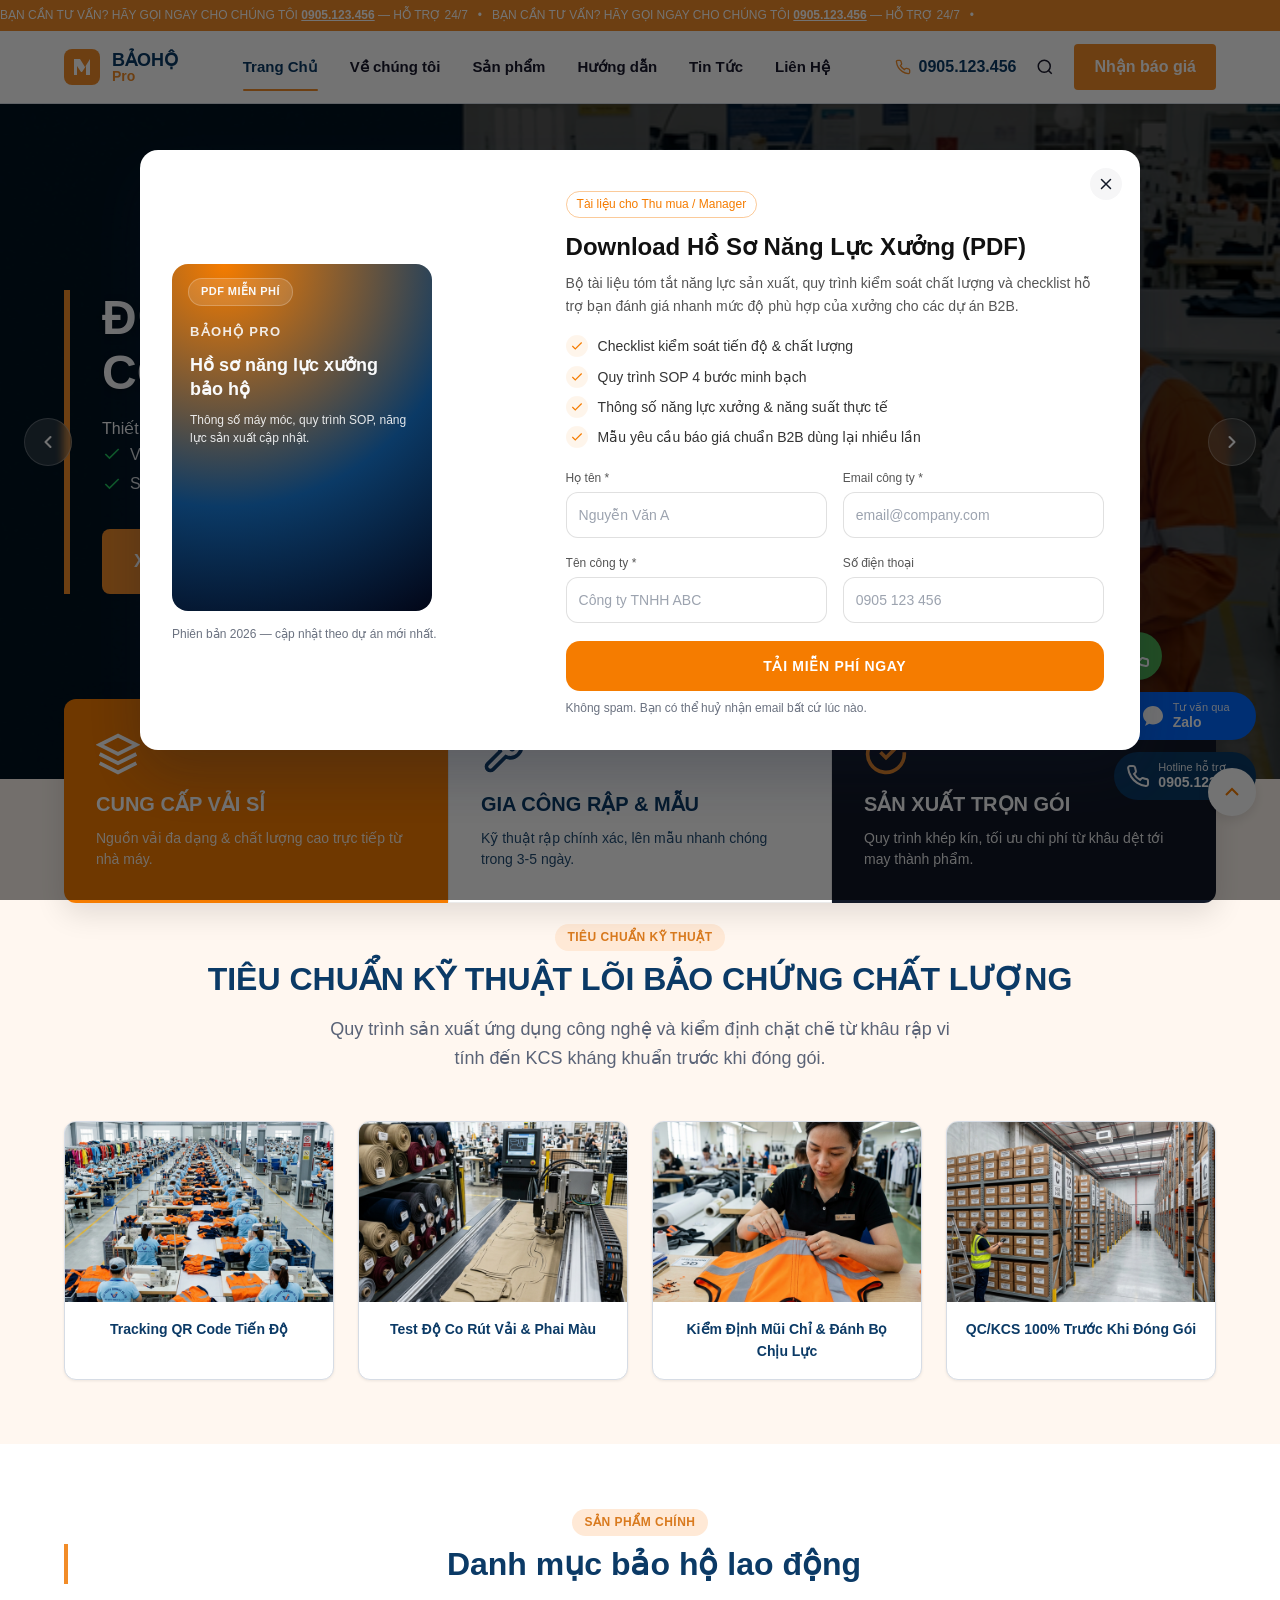
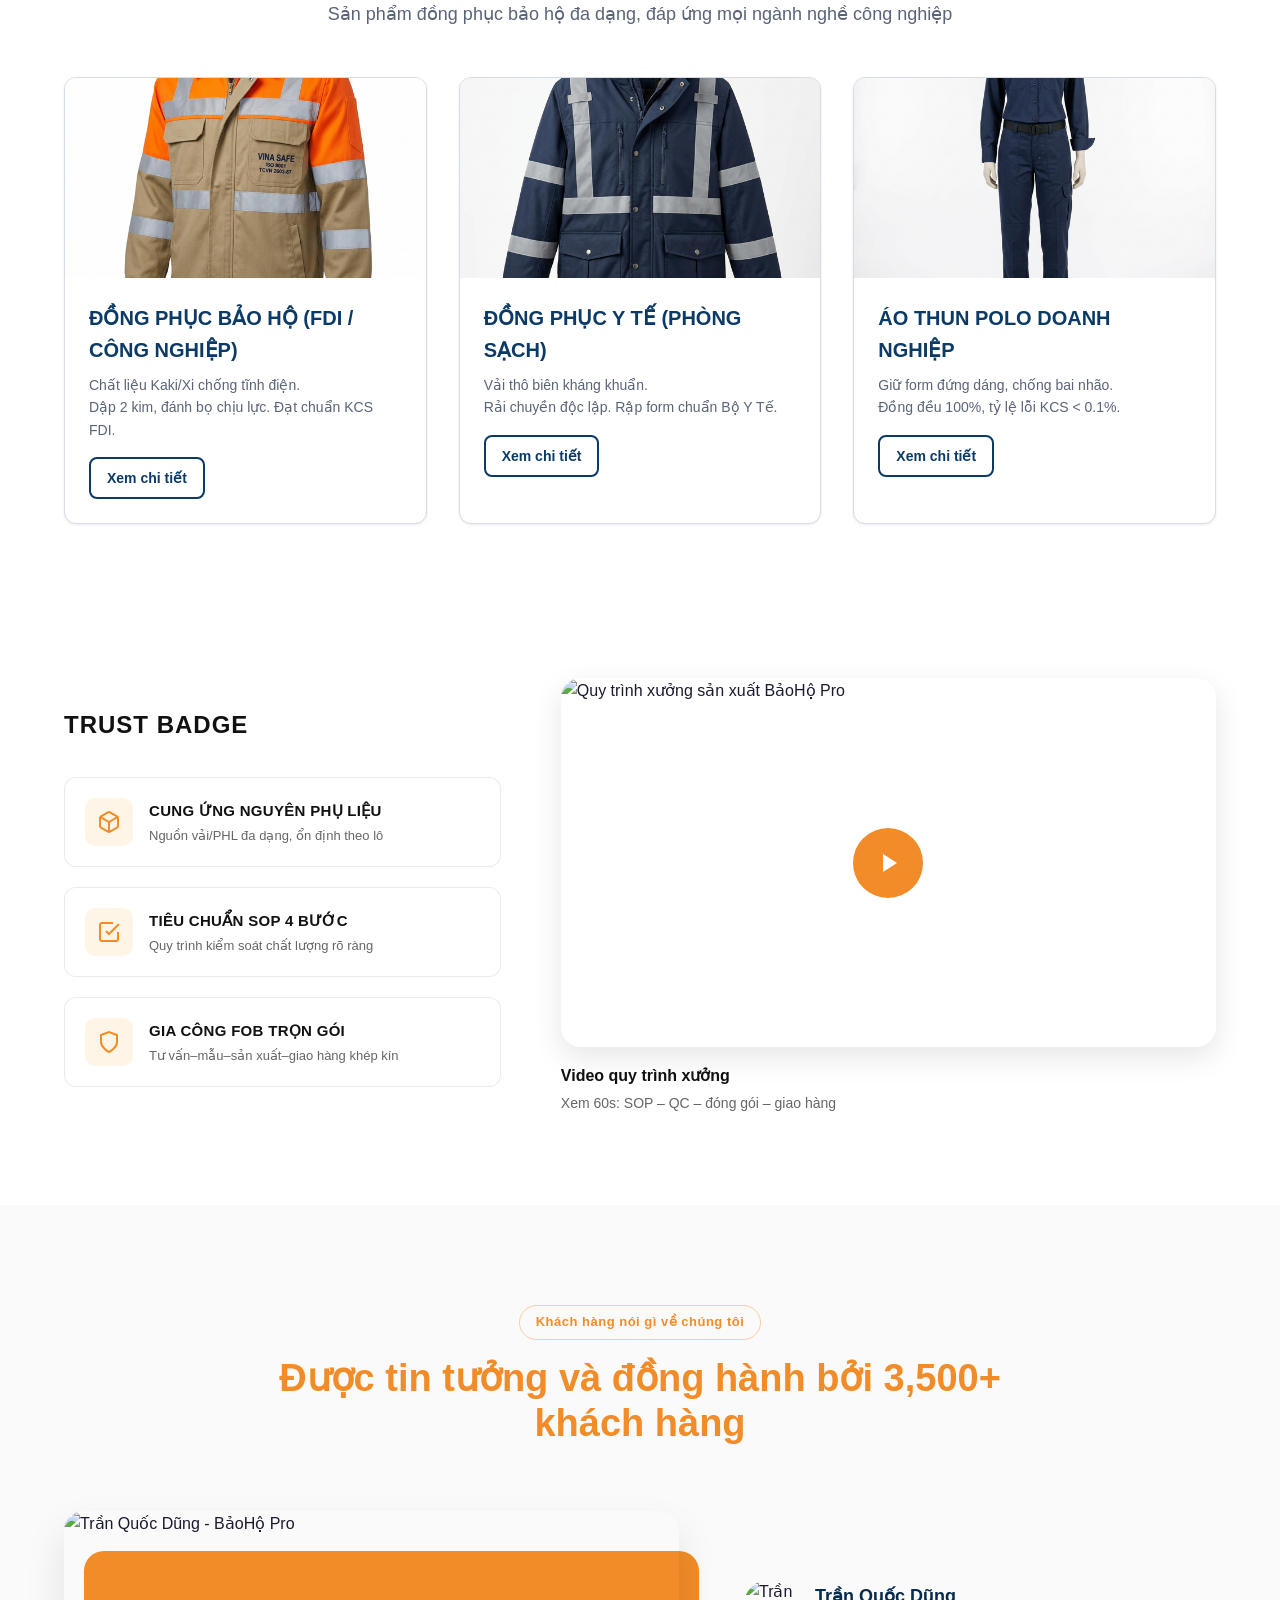
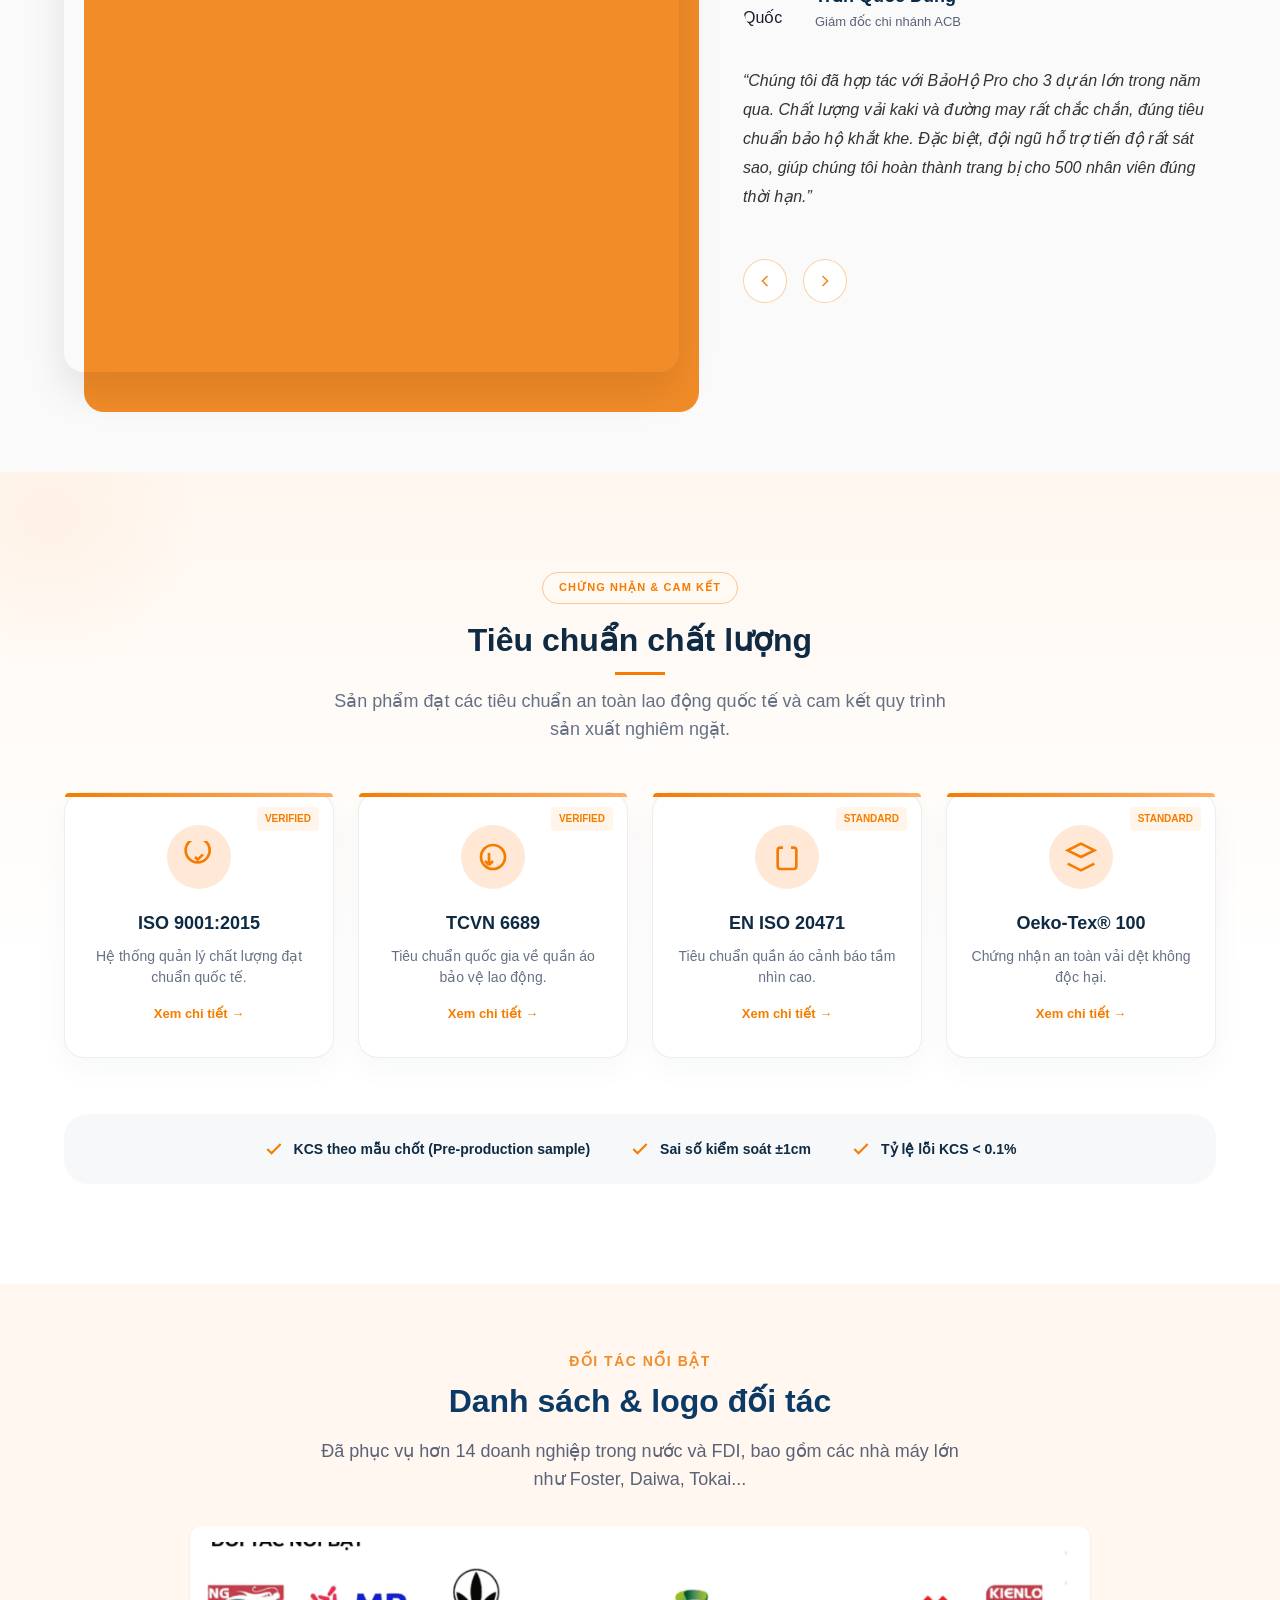
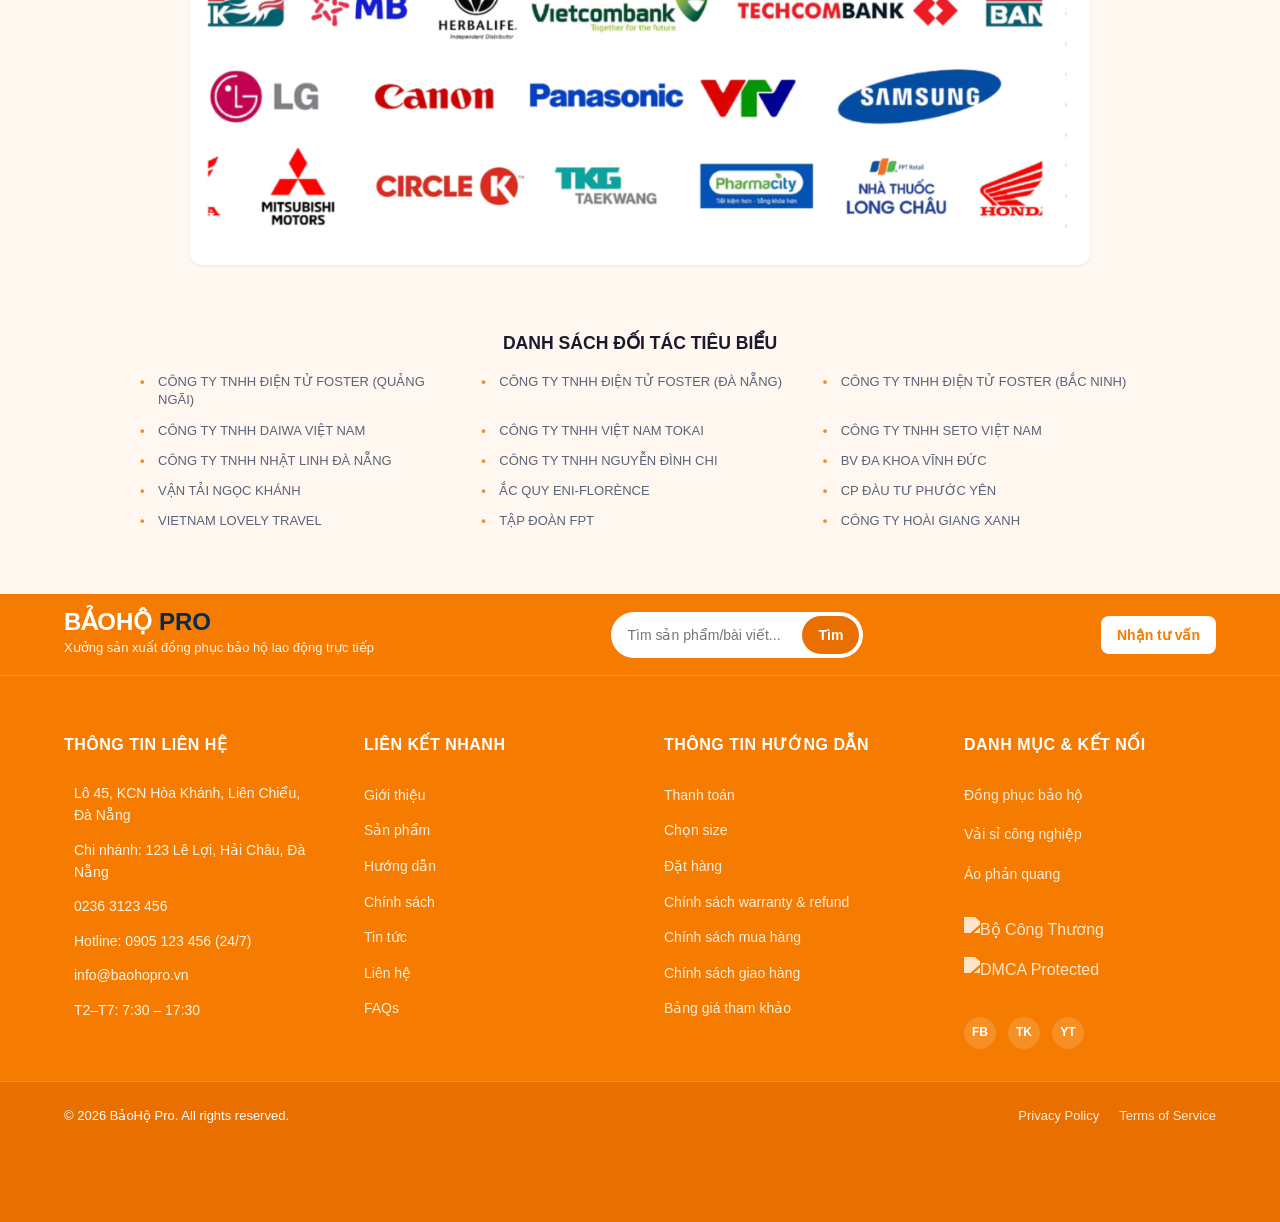
==== commit 3a19077f: "profile_update" ====
--- a/index.html
+++ b/index.html
@@ -189,31 +189,31 @@
       <div class="grid-3" style="margin-top:var(--space-2xl)">
         <div class="card">
           <div class="card__img">
-            <img src="images/product-main.png" alt="Áo phản quang 3M vải kaki 65/35" loading="lazy">
+            <img src="images/product-main.png" alt="ĐỒNG PHỤC BẢO HỘ (FDI / CÔNG NGHIỆP)" loading="lazy">
           </div>
           <div class="card__body">
-            <h3>Áo phản quang</h3>
-            <p>Áo phản quang 3M, vải kaki 65/35, đường may 2 kim chắc chắn. Phù hợp công trình, nhà máy.</p>
+            <h3>ĐỒNG PHỤC BẢO HỘ (FDI / CÔNG NGHIỆP)</h3>
+            <p>Chất liệu Kaki/Xi chống tĩnh điện.<br>Dập 2 kim, đánh bọ chịu lực. Đạt chuẩn KCS FDI.</p>
             <a href="product.html" class="btn btn--secondary btn--sm">Xem chi tiết</a>
           </div>
         </div>
         <div class="card">
           <div class="card__img">
-            <img src="images/product-pants.png" alt="Quần bảo hộ nhiều túi chống cháy" loading="lazy">
+            <img src="images/product-winter.png" alt="ĐỒNG PHỤC Y TẾ (PHÒNG SẠCH)" loading="lazy">
           </div>
           <div class="card__body">
-            <h3>Quần bảo hộ</h3>
-            <p>Quần bảo hộ nhiều túi, vải chống cháy, size S–XXL. Thiết kế thoải mái cho lao động nặng.</p>
+            <h3>ĐỒNG PHỤC Y TẾ (PHÒNG SẠCH)</h3>
+            <p>Vải thô biên kháng khuẩn.<br>Rải chuyền độc lập. Rập form chuẩn Bộ Y Tế.</p>
             <a href="product.html" class="btn btn--secondary btn--sm">Xem chi tiết</a>
           </div>
         </div>
         <div class="card">
           <div class="card__img">
-            <img src="images/product-uniform.png" alt="Bộ đồng phục kỹ thuật viên" loading="lazy">
+            <img src="images/product-uniform.png" alt="ÁO THUN POLO DOANH NGHIỆP" loading="lazy">
           </div>
           <div class="card__body">
-            <h3>Đồng phục kỹ thuật</h3>
-            <p>Bộ đồng phục kỹ thuật viên, vải cotton pha polyester, in/thêu logo theo yêu cầu.</p>
+            <h3>ÁO THUN POLO DOANH NGHIỆP</h3>
+            <p>Giữ form đứng dáng, chống bai nhão.<br>Đồng đều 100%, tỷ lệ lỗi KCS &lt; 0.1%.</p>
             <a href="product.html" class="btn btn--secondary btn--sm">Xem chi tiết</a>
           </div>
         </div>
--- a/styles.css
+++ b/styles.css
@@ -1781,137 +1781,158 @@
   left: 0;
   right: 0;
   z-index: 900;
-  background: none;
-  border: none;
-  box-shadow: none;
-  padding: var(--space-md) var(--space-md);
-  pointer-events: none;
+  background: var(--footer-bg, #F57C00);
+  box-shadow: 0 -4px 15px rgba(0, 0, 0, 0.15);
+  padding: 8px;
 }
 
 .sticky-cta__inner {
-  pointer-events: auto;
-}
-
-.sticky-cta__inner {
-  display: flex;
-  gap: var(--space-sm);
-  max-width: 720px;
+  display: flex;
+  gap: 8px;
+  max-width: 1200px;
   margin: 0 auto;
   align-items: center;
-  justify-content: center;
+  justify-content: space-between;
 }
 
 .sticky-cta__btn {
   display: flex;
+  flex: 1;
   align-items: center;
   justify-content: center;
   gap: 8px;
-  flex: 1;
   min-height: 48px;
-  padding: 0.6rem 1rem;
-  border-radius: var(--radius-lg);
+  padding: 6px 12px;
+  border-radius: 100px;
   font-weight: var(--fw-bold);
   font-size: var(--fs-sm);
-  text-align: center;
+  color: var(--clr-white) !important;
+  text-align: left;
   transition: all var(--transition);
   border: none;
   cursor: pointer;
   white-space: nowrap;
+  text-decoration: none !important;
 }
 
 .sticky-cta__btn svg {
-  flex-shrink: 0
+  flex-shrink: 0;
+  width: 24px;
+  height: 24px;
 }
 
 .sticky-cta__btn--primary {
-  background: var(--clr-accent);
-  color: var(--clr-white);
-  box-shadow: 0 2px 8px rgba(242, 140, 40, 0.3);
+  background: rgba(255, 255, 255, 0.2);
 }
 
 .sticky-cta__btn--primary:hover {
-  background: var(--clr-accent-dark);
-  transform: translateY(-1px)
+  background: rgba(255, 255, 255, 0.3);
 }
 
 .sticky-cta__btn--zalo {
   background: #0068FF;
-  color: var(--clr-white);
 }
 
 .sticky-cta__btn--zalo:hover {
   background: #0050CC;
-  transform: translateY(-1px)
 }
 
 .sticky-cta__btn--hotline {
   background: var(--clr-primary);
-  color: var(--clr-white);
 }
 
 .sticky-cta__btn--hotline:hover {
   background: var(--clr-primary-dark);
-  transform: translateY(-1px)
 }
 
 .sticky-cta__label {
   display: flex;
   flex-direction: column;
   line-height: 1.2;
-  text-align: left
 }
 
 .sticky-cta__label small {
-  font-size: 0.65rem;
+  font-size: 11px;
   font-weight: var(--fw-normal);
-  opacity: 0.85
+  opacity: 0.9;
+  display: block;
 }
 
 .sticky-cta__label strong {
-  font-size: var(--fs-sm)
-}
-
-/* Desktop: right-aligned */
-@media(min-width:769px) {
+  font-size: 14px;
+}
+
+/* Responsive */
+@media(max-width: 900px) {
   .sticky-cta {
-    padding: var(--space-sm) var(--space-xl)
+    padding: 6px;
+  }
+
+  .sticky-cta__btn {
+    padding: 6px 10px;
+    min-height: 44px;
+  }
+
+  .sticky-cta__label small {
+    font-size: 10px;
+  }
+
+  .sticky-cta__label strong {
+    font-size: 13px;
+  }
+}
+
+@media(max-width: 600px) {
+  .sticky-cta {
+    padding: 6px 4px;
   }
 
   .sticky-cta__inner {
-    margin: 0 0 0 auto;
-    justify-content: flex-end;
+    gap: 4px;
   }
 
   .sticky-cta__btn {
-    flex: 0 1 auto;
-    padding: 0.6rem 1.4rem;
-    border-radius: var(--radius-full)
-  }
-}
-
-/* Very small phones */
-@media(max-width:380px) {
-  .sticky-cta__inner {
-    gap: 4px
-  }
-
+    padding: 6px 4px;
+    gap: 4px;
+    border-radius: 100px;
+  }
+
+  .sticky-cta__btn svg {
+    width: 20px;
+    height: 20px;
+  }
+
+  .sticky-cta__label small {
+    font-size: 9px;
+  }
+
+  .sticky-cta__label strong {
+    font-size: 12px;
+  }
+}
+
+@media(max-width: 400px) {
   .sticky-cta__btn {
-    padding: 0.5rem 0.6rem;
-    font-size: var(--fs-xs);
-    min-height: 44px;
-    border-radius: var(--radius-md)
+    padding: 4px 2px;
+    gap: 3px;
+    border-radius: 8px;
+  }
+
+  .sticky-cta__btn svg {
+    width: 16px;
+    height: 16px;
   }
 
   .sticky-cta__label small {
-    font-size: 0.6rem
+    font-size: 8px;
   }
 
   .sticky-cta__label strong {
-    font-size: var(--fs-xs)
-  }
-}
-
-/* Spacer to prevent content from hiding behind bar */
+    font-size: 10px;
+  }
+}
+
+/* Spacer removed from body */
 
 /* ---------- Footer ---------- */
 /* ---------- Footer New Design ---------- */
@@ -2100,9 +2121,16 @@
 
 .footer-bottom {
   background-color: var(--footer-dark);
-  padding: 24px 0;
+  padding: 24px 0 96px;
+  /* 24px + 72px space for sticky CTA */
   font-size: 13px;
   border-top: 1px solid var(--footer-divider);
+}
+
+@media(max-width: 768px) {
+  .footer-bottom {
+    padding-bottom: 86px;
+  }
 }
 
 .footer-bottom__inner {
@@ -2322,7 +2350,8 @@
 .pdf-modal {
   position: fixed;
   inset: 0;
-  display: none; /* toggled via .is-open */
+  display: none;
+  /* toggled via .is-open */
   align-items: center;
   justify-content: center;
   z-index: 2100;
@@ -4411,6 +4440,7 @@
     height: 60px;
   }
 }
+
 /* ---------- Quality Standards REDESIGN (Industrial Premium) ---------- */
 .section-quality {
   background: linear-gradient(180deg, #FFF7F0 0%, #FFFFFF 60%);
@@ -4444,7 +4474,8 @@
 }
 
 .section-quality .section-title {
-  color: #0F2A43; /* Navy */
+  color: #0F2A43;
+  /* Navy */
   font-weight: 800;
   margin-bottom: 12px;
 }
@@ -4591,6 +4622,7 @@
   .quality-grid {
     grid-template-columns: repeat(2, 1fr);
   }
+
   .quality-strip {
     flex-wrap: wrap;
     gap: 20px;
@@ -4602,15 +4634,18 @@
     grid-template-columns: 1fr;
     gap: 20px;
   }
+
   .quality-strip {
     flex-direction: column;
     align-items: flex-start;
     gap: 12px;
   }
+
   .section-quality {
     padding: 60px 0;
   }
 }
+
 /* ---------- Quality Standards REDESIGN (Industrial Premium) - FORCED FIX ---------- */
 .section-quality {
   background: linear-gradient(180deg, #FFF7F0 0%, #FFFFFF 60%) !important;
@@ -4711,8 +4746,417 @@
   .section-quality .quality-grid {
     grid-template-columns: 1fr !important;
   }
+
   .section-quality .quality-strip {
     flex-direction: column !important;
     align-items: flex-start !important;
   }
 }
+
+/* ---------- PROFILE PAGE (About Us) REDESIGN ---------- */
+
+/* 1. Hero Section */
+.profile-hero {
+  padding: 100px 0 60px;
+  position: relative;
+}
+
+.profile-hero::before {
+  content: "";
+  position: absolute;
+  top: 0;
+  left: 0;
+  width: 400px;
+  height: 400px;
+  background: radial-gradient(circle, rgba(245, 124, 0, 0.05) 0%, transparent 70%);
+  pointer-events: none;
+}
+
+.profile-hero__grid {
+  display: grid;
+  grid-template-columns: 60% 40%;
+  gap: 60px;
+  align-items: center;
+}
+
+.profile-hero__content .breadcrumb {
+  font-size: 13px;
+  font-weight: 400;
+  color: #667085;
+  letter-spacing: 0.05em;
+  text-transform: uppercase;
+  margin-bottom: 24px;
+}
+
+.profile-hero__content .breadcrumb span {
+  margin: 0 8px;
+  color: #D6DCE5;
+}
+
+.profile-hero__title {
+  margin-bottom: 32px;
+  border-left: 4px solid #F57C00;
+  padding-left: 20px;
+}
+
+.profile-hero__title-line1 {
+  display: block;
+  font-size: clamp(36px, 4vw, 56px);
+  font-weight: 900;
+  color: #0F2A43;
+  text-transform: uppercase;
+  line-height: 1.1;
+  letter-spacing: -0.5px;
+}
+
+.profile-hero__title-line2 {
+  display: block;
+  font-size: clamp(28px, 3vw, 44px);
+  font-weight: 300;
+  color: #0F2A43;
+  font-style: italic;
+  line-height: 1.2;
+}
+
+.profile-hero__body {
+  margin-bottom: 40px;
+}
+
+.profile-hero__body p {
+  color: #667085;
+  font-size: 16px;
+  line-height: 1.7;
+  margin-bottom: 20px;
+}
+
+.profile-pdf-mockup {
+  border-radius: 20px;
+  box-shadow: 0 24px 60px rgba(15, 23, 42, 0.15);
+  transition: transform 0.4s ease;
+}
+
+.profile-pdf-mockup:hover {
+  transform: translateY(-10px) rotate(1deg);
+}
+
+/* 2. Solutions Section */
+.profile-solutions {
+  padding: 100px 0;
+}
+
+.solutions-grid {
+  display: grid;
+  grid-template-columns: repeat(2, 1fr);
+  gap: 32px;
+  margin-bottom: 56px;
+}
+
+.solution-card {
+  background: #fff;
+  border-radius: 16px;
+  padding: 40px;
+  border: 1px solid rgba(15, 42, 67, 0.08);
+  box-shadow: 0 10px 30px rgba(15, 42, 67, 0.03);
+  transition: all 0.3s ease;
+}
+
+.solution-card:hover {
+  transform: translateY(-5px);
+  box-shadow: 0 20px 40px rgba(15, 42, 67, 0.08);
+  border-color: rgba(245, 124, 0, 0.2);
+}
+
+.solution-card__icon {
+  width: 48px;
+  height: 48px;
+  background: #FFE9D6;
+  border-radius: 50%;
+  display: flex;
+  align-items: center;
+  justify-content: center;
+  color: #F57C00;
+  margin-bottom: 24px;
+}
+
+.solution-card__icon svg {
+  width: 24px;
+  height: 24px;
+}
+
+.solution-card__title {
+  font-size: 18px;
+  font-weight: 600;
+  color: #0F2A43;
+  font-style: italic;
+  line-height: 1.4;
+  margin-bottom: 16px;
+}
+
+.solution-card__body {
+  color: #667085;
+  font-size: 15px;
+  line-height: 1.6;
+}
+
+.highlight-cam {
+  color: #F57C00;
+  font-weight: 600;
+  background: rgba(245, 124, 0, 0.08);
+  padding: 2px 6px;
+  border-radius: 4px;
+}
+
+/* Profile CTAs */
+.profile-center-cta {
+  text-align: center;
+}
+
+.profile-center-cta .microcopy {
+  margin-top: 16px;
+  font-size: 13px;
+  color: #667085;
+}
+
+.profile-center-cta .microcopy span {
+  margin: 0 8px;
+  color: #D6DCE5;
+}
+
+.profile-center-cta--small {
+  margin-top: 48px;
+}
+
+/* 3. KPI Section */
+.profile-kpis {
+  padding: 100px 0;
+}
+
+.kpi-grid {
+  display: grid;
+  grid-template-columns: repeat(3, 1fr);
+  gap: 40px;
+}
+
+.kpi-stat {
+  padding: 32px;
+  text-align: center;
+  border-radius: 16px;
+  background: #fff;
+  border: 1px solid rgba(15, 42, 67, 0.05);
+  box-shadow: 0 10px 30px rgba(15, 42, 67, 0.02);
+  transition: transform 0.3s ease;
+}
+
+.kpi-stat:hover {
+  transform: scale(1.02);
+  border-color: rgba(245, 124, 0, 0.2);
+}
+
+.kpi-stat__number {
+  font-size: clamp(40px, 4vw, 56px);
+  font-weight: 900;
+  color: #0F2A43;
+  margin-bottom: 12px;
+  position: relative;
+  display: inline-block;
+  line-height: 1;
+}
+
+.kpi-stat__number::after {
+  content: "";
+  position: absolute;
+  bottom: -8px;
+  left: 50%;
+  transform: translateX(-50%);
+  width: 40px;
+  height: 4px;
+  background: linear-gradient(90deg, #F57C00, #FFB066);
+  border-radius: 2px;
+}
+
+.kpi-stat__label {
+  color: #667085;
+  font-size: 15px;
+  line-height: 1.5;
+  margin-top: 24px;
+}
+
+/* Responsive Overrides */
+@media (max-width: 992px) {
+  .profile-hero__grid {
+    grid-template-columns: 1fr;
+    gap: 40px;
+  }
+
+  .profile-hero__mockup {
+    max-width: 500px;
+    margin: 0 auto;
+  }
+}
+
+@media (max-width: 768px) {
+  .solutions-grid {
+    grid-template-columns: 1fr;
+  }
+
+  .kpi-grid {
+    grid-template-columns: repeat(2, 1fr);
+  }
+}
+
+@media (max-width: 576px) {
+  .kpi-grid {
+    grid-template-columns: 1fr;
+  }
+
+  .profile-hero {
+    padding: 60px 0 40px;
+  }
+
+  .profile-solutions,
+  .profile-kpis {
+    padding: 60px 0;
+  }
+
+  .solution-card {
+    padding: 24px;
+  }
+}
+
+/* ==========================================================================
+   PROFILE PAGE - VISION & MISSION SECTION (Added)
+   ========================================================================== */
+
+.profile-vision {
+  padding-top: 60px;
+  padding-bottom: 80px;
+}
+
+.vision-container {
+  background-color: #FFF3E3;
+  /* Warm beige background matching image */
+  border-radius: var(--radius-xl);
+  display: flex;
+  flex-direction: column;
+  overflow: hidden;
+  box-shadow: var(--shadow-sm);
+}
+
+@media (min-width: 900px) {
+  .vision-container {
+    flex-direction: row;
+    align-items: stretch;
+  }
+}
+
+.vision-content {
+  padding: var(--space-xl) var(--space-xl);
+  flex: 1;
+}
+
+@media (min-width: 900px) {
+  .vision-content {
+    padding: 60px;
+    padding-right: 40px;
+  }
+}
+
+/* Tabs */
+.vision-tabs {
+  display: flex;
+  flex-wrap: wrap;
+  gap: 12px;
+  margin-bottom: 40px;
+}
+
+.vision-tab {
+  background: transparent;
+  border: 1px solid var(--clr-accent);
+  color: var(--clr-accent);
+  padding: 8px 20px;
+  border-radius: 100px;
+  font-size: var(--fs-sm);
+  font-weight: var(--fw-bold);
+  cursor: pointer;
+  transition: all var(--transition);
+}
+
+.vision-tab:hover {
+  background: rgba(245, 124, 0, 0.1);
+}
+
+.vision-tab.active {
+  background: var(--clr-accent);
+  color: var(--clr-white);
+  border-color: var(--clr-accent);
+}
+
+/* Panel Content */
+.vision-panel__title {
+  font-size: 22px;
+  font-weight: 800;
+  color: var(--clr-text-main);
+  margin-bottom: 16px;
+  line-height: 1.3;
+}
+
+.vision-panel__desc {
+  font-size: var(--fs-md);
+  color: var(--clr-text-light);
+  margin-bottom: 32px;
+  line-height: 1.6;
+}
+
+/* List with Icons */
+.vision-list {
+  list-style: none;
+  padding: 0;
+  margin: 0;
+  display: flex;
+  flex-direction: column;
+  gap: 16px;
+}
+
+.vision-list li {
+  display: flex;
+  align-items: flex-start;
+  gap: 12px;
+  font-size: 15px;
+  color: var(--clr-text-main);
+  line-height: 1.5;
+  font-weight: 600;
+}
+
+.icon-check-circle {
+  width: 24px;
+  height: 24px;
+  flex-shrink: 0;
+  margin-top: -2px;
+}
+
+/* Image Side */
+.vision-image {
+  flex: 1;
+  min-height: 300px;
+  position: relative;
+  border-radius: var(--radius-xl);
+  overflow: hidden;
+  margin: 20px;
+}
+
+@media (min-width: 900px) {
+  .vision-image {
+    margin: 40px 40px 40px 0;
+    max-width: 45%;
+  }
+}
+
+.vision-image img {
+  position: absolute;
+  top: 0;
+  left: 0;
+  width: 100%;
+  height: 100%;
+  object-fit: cover;
+  border-radius: var(--radius-lg);
+}
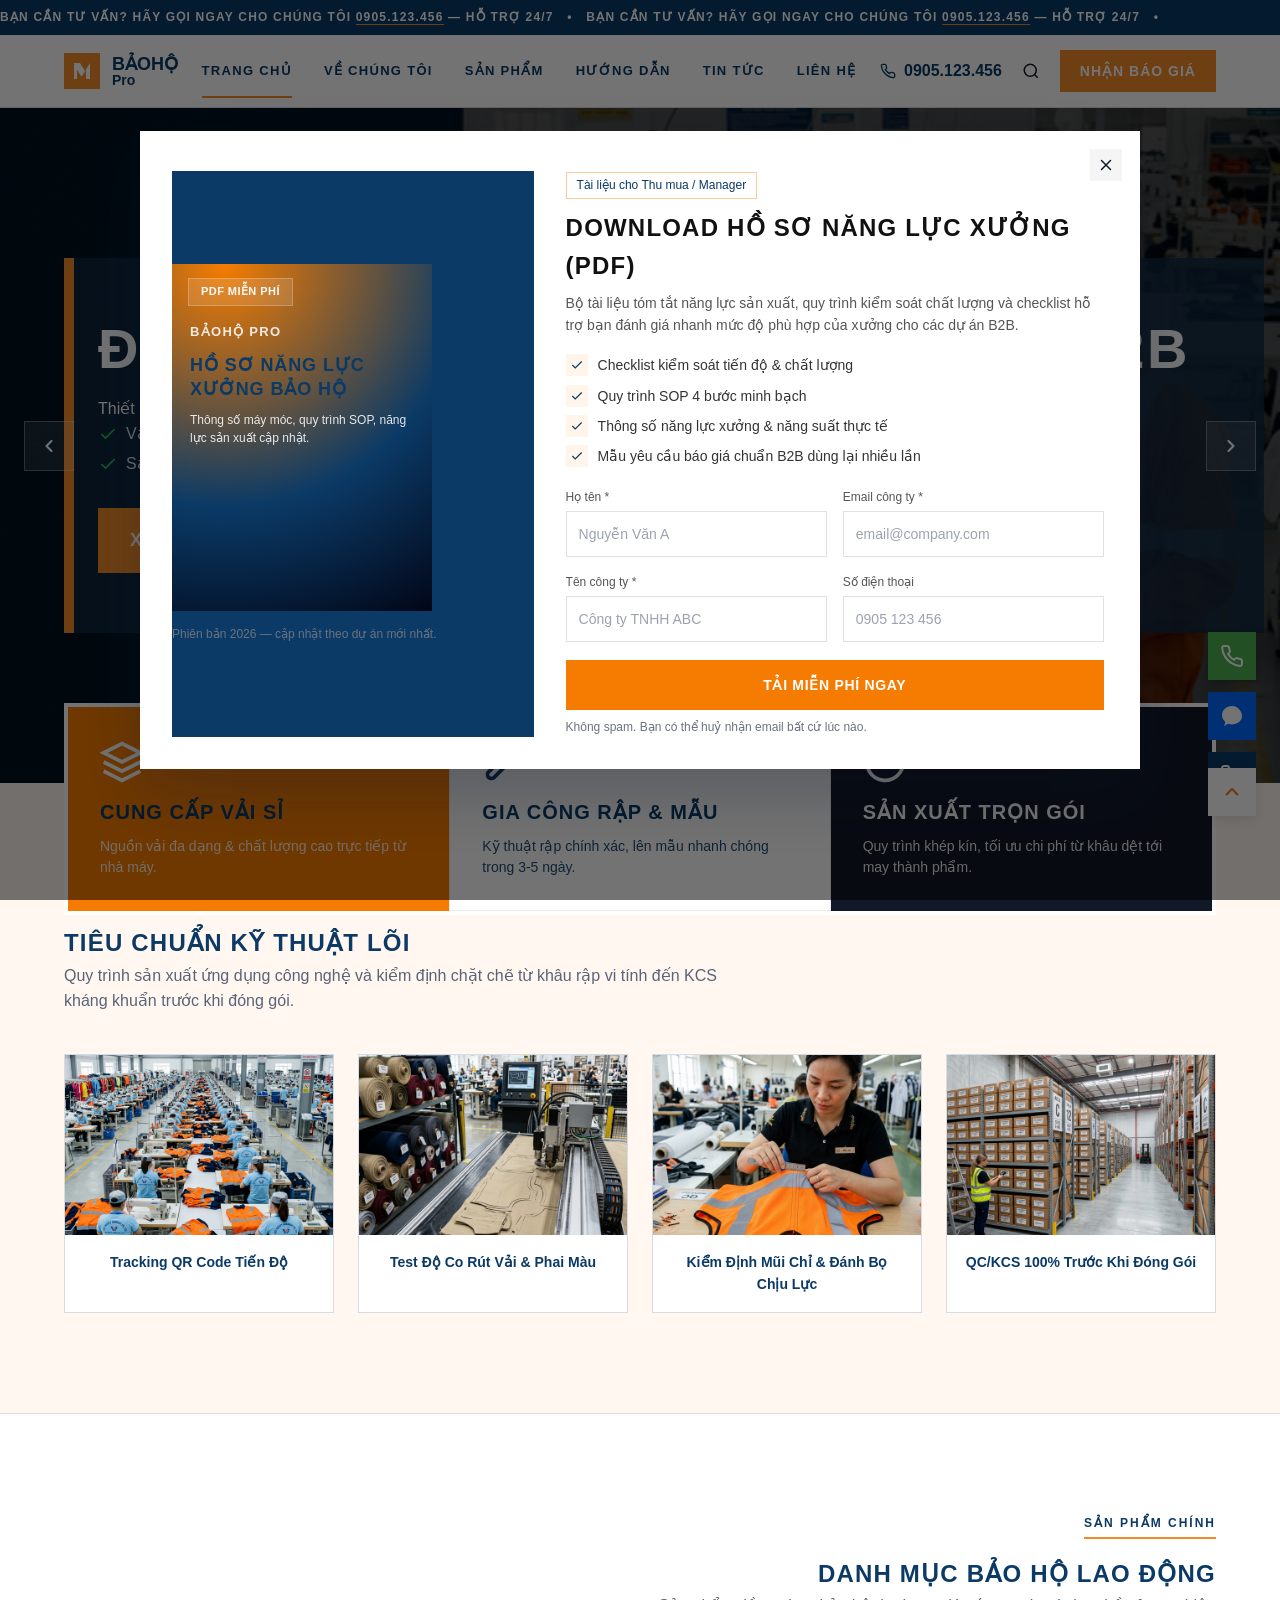
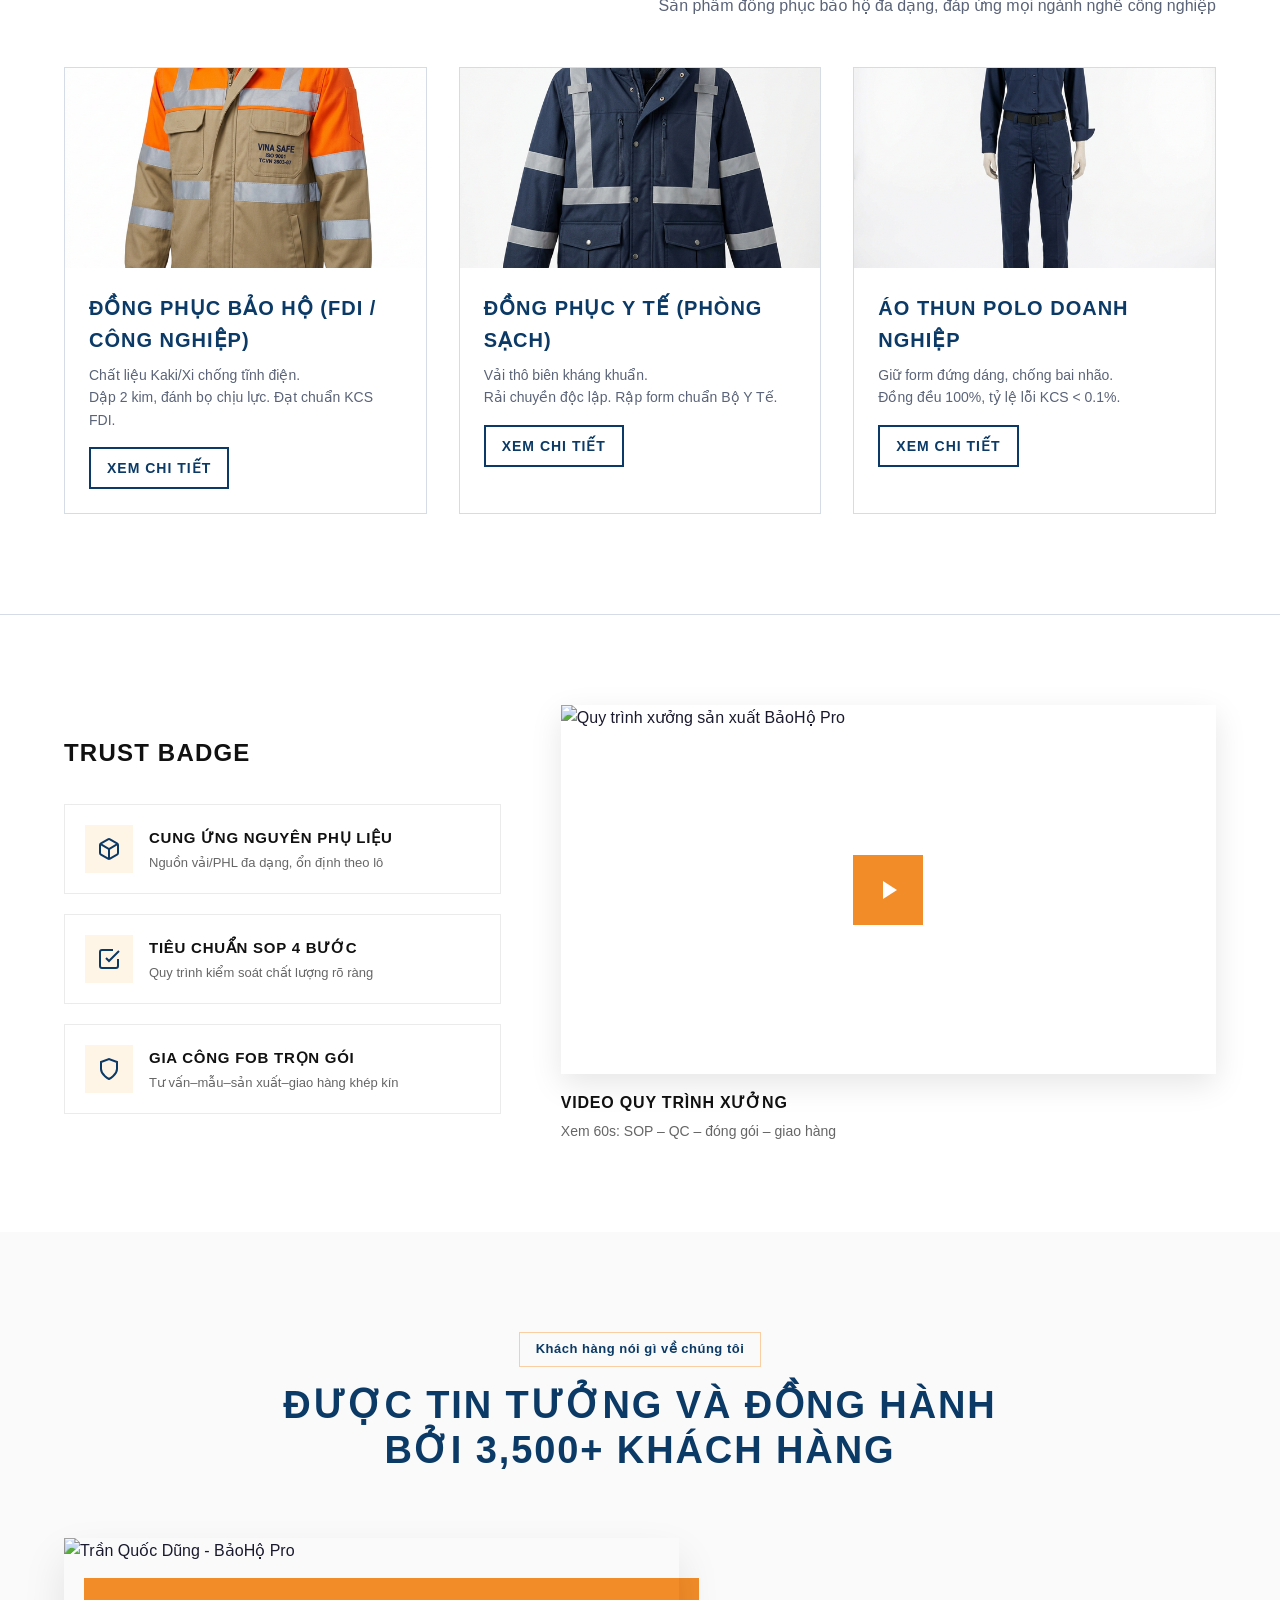
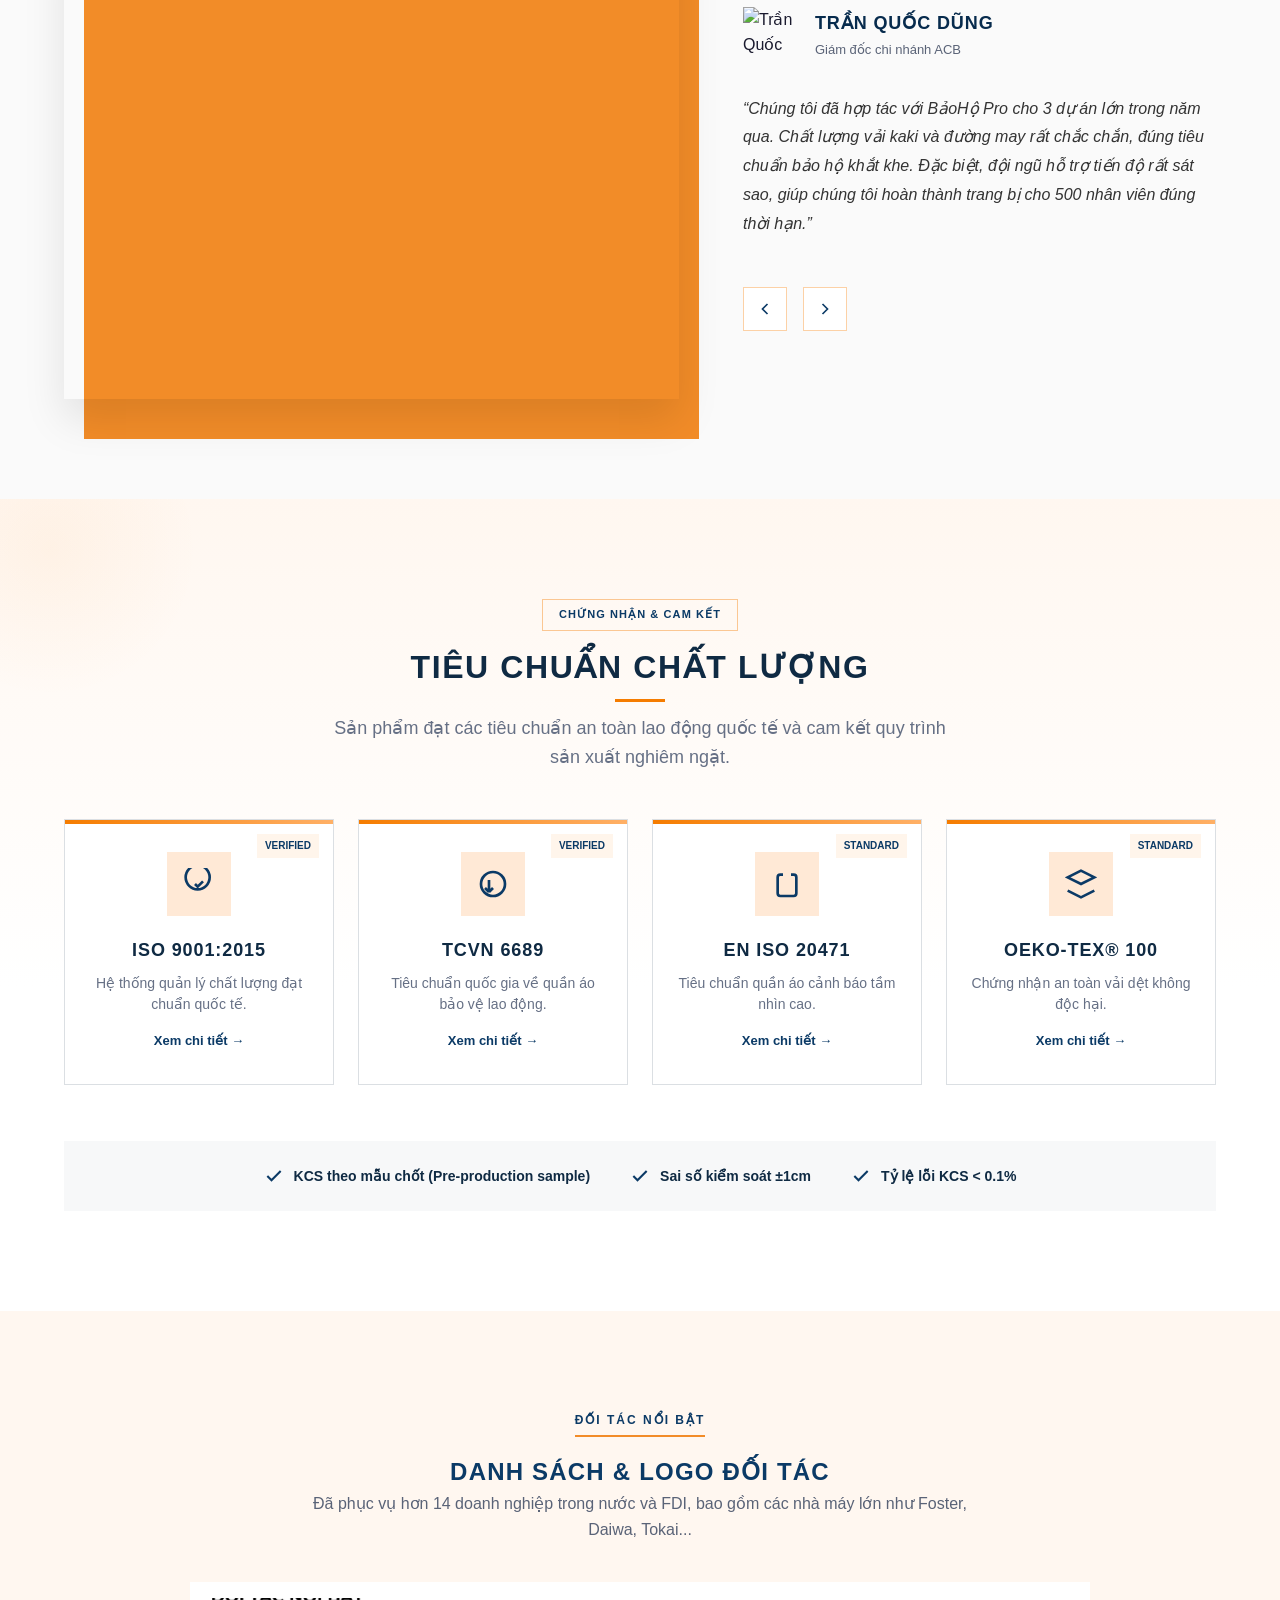
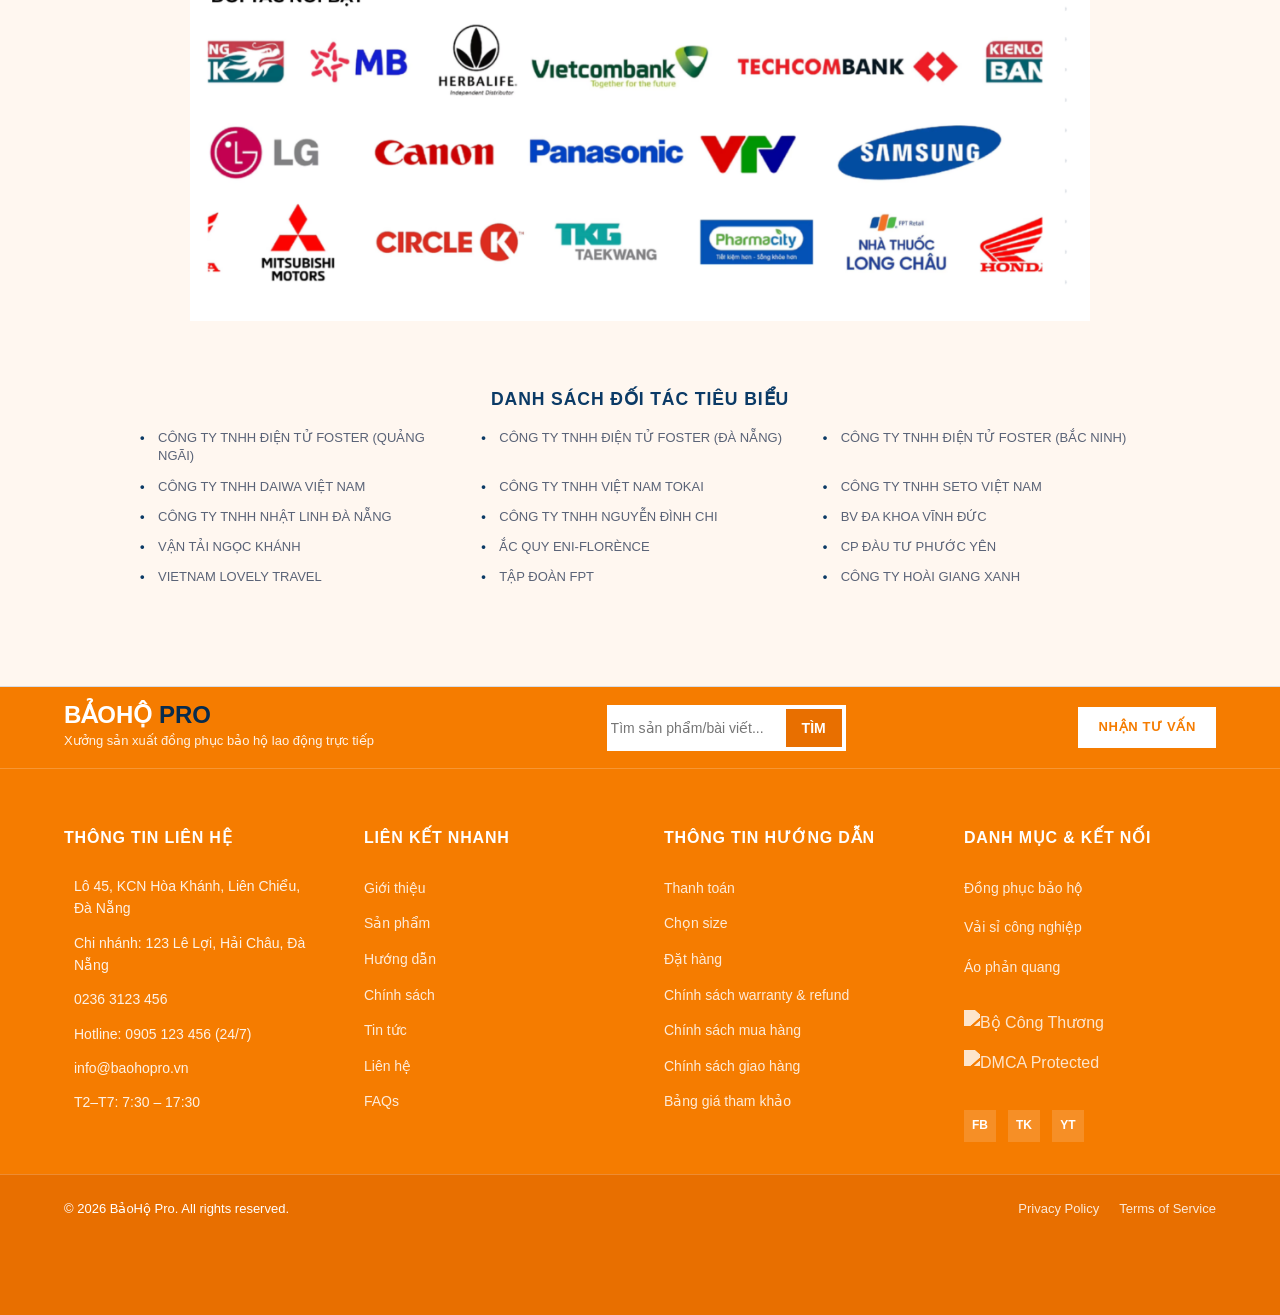
==== commit 10ff8d5d: "update template" ====
--- a/index.html
+++ b/index.html
@@ -126,12 +126,12 @@
           </a>
           <a href="authority.html" class="service-card service-card--dark" data-track="service_card_full">
             <div class="service-card__icon">
-              <svg viewBox="0 0 24 24" fill="none" stroke="currentColor" stroke-width="2">
+              <svg style="color: #fff;" viewBox="0 0 24 24" fill="none" stroke="currentColor" stroke-width="2">
                 <path d="M22 11.08V12a10 10 0 1 1-5.93-9.14" />
                 <polyline points="22 4 12 14.01 9 11.01" />
               </svg>
             </div>
-            <h3>SẢN XUẤT TRỌN GÓI</h3>
+            <h3 style="color: #fff;">SẢN XUẤT TRỌN GÓI</h3>
             <p>Quy trình khép kín, tối ưu chi phí từ khâu dệt tới may thành phẩm.</p>
           </a>
         </div>
@@ -140,16 +140,18 @@
   </section>
 
   <!-- ===== CORE TECHNICAL STANDARDS ===== -->
-  <section class="section bg-warm fade-on-scroll">
+  <section class="strip-section bg-warm">
     <div class="container">
-      <div class="text-center">
-        <span class="tag-pill">Tiêu chuẩn kỹ thuật</span>
-        <h2 class="section-title">TIÊU CHUẨN KỸ THUẬT LÕI BẢO CHỨNG CHẤT LƯỢNG</h2>
-        <p class="section-subtitle">Quy trình sản xuất ứng dụng công nghệ và kiểm định chặt chẽ từ khâu rập vi tính đến
-          KCS kháng khuẩn trước khi đóng gói.</p>
-      </div>
-
-      <div class="tech-grid" style="margin-top:var(--space-2xl)">
+      <div style="display: flex; flex-direction: column; align-items: flex-start; margin-bottom: 40px;">
+        <span
+          style="color: var(--clr-primary); font-weight: 700; text-transform: uppercase; letter-spacing: 2px; font-size: 12px; border-bottom: 2px solid var(--clr-accent); padding-bottom: 4px;">Tiêu
+          chuẩn kỹ thuật</span>
+        <h2 style="margin-top: 16px;">TIÊU CHUẨN KỸ THUẬT LÕI</h2>
+        <p style="max-width: 700px; color: var(--clr-text-muted);">Quy trình sản xuất ứng dụng công nghệ và kiểm định
+          chặt chẽ từ khâu rập vi tính đến KCS kháng khuẩn trước khi đóng gói.</p>
+      </div>
+
+      <div class="tech-grid">
         <div class="tech-grid__item">
           <div class="tech-grid__img">
             <img src="images/factory-1.png" alt="Theo dõi tiến độ sản xuất bằng QR Code tại xưởng" loading="lazy">
@@ -179,12 +181,16 @@
   </section>
 
   <!-- ===== CORE PRODUCT CATEGORIES ===== -->
-  <section class="section bg-white section--with-accent fade-on-scroll">
+  <section class="strip-section bg-white">
     <div class="container">
-      <div class="text-center">
-        <span class="tag-pill">Sản phẩm chính</span>
-        <h2 class="section-title">Danh mục bảo hộ lao động</h2>
-        <p class="section-subtitle">Sản phẩm đồng phục bảo hộ đa dạng, đáp ứng mọi ngành nghề công nghiệp</p>
+      <div
+        style="display: flex; flex-direction: column; align-items: flex-end; text-align: right; margin-bottom: 40px;">
+        <span
+          style="color: var(--clr-primary); font-weight: 700; text-transform: uppercase; letter-spacing: 2px; font-size: 12px; border-bottom: 2px solid var(--clr-accent); padding-bottom: 4px;">Sản
+          phẩm chính</span>
+        <h2 style="margin-top: 16px;">Danh mục bảo hộ lao động</h2>
+        <p style="max-width: 600px; color: var(--clr-text-muted);">Sản phẩm đồng phục bảo hộ đa dạng, đáp ứng mọi ngành
+          nghề công nghiệp</p>
       </div>
       <div class="grid-3" style="margin-top:var(--space-2xl)">
         <div class="card">
@@ -434,14 +440,15 @@
 
   <!-- ===== PARTNERS SECTION ===== -->
 
-  <section class="section bg-warm fade-on-scroll" id="partners">
+  <section class="strip-section bg-warm" id="partners">
     <div class="container">
-      <div class="text-center">
-        <span class="section-label">Đối tác nổi bật</span>
-        <h2 class="section-title">Danh sách & logo đối tác</h2>
-        <p class="section-subtitle">Đã phục vụ hơn 14 doanh nghiệp trong nước và FDI, bao gồm các nhà máy lớn như
-          Foster,
-          Daiwa, Tokai...</p>
+      <div style="display: flex; flex-direction: column; align-items: center; text-align: center; margin-bottom: 40px;">
+        <span
+          style="color: var(--clr-primary); font-weight: 700; text-transform: uppercase; letter-spacing: 2px; font-size: 12px; border-bottom: 2px solid var(--clr-accent); padding-bottom: 4px;">Đối
+          tác nổi bật</span>
+        <h2 style="margin-top: 16px;">Danh sách & logo đối tác</h2>
+        <p style="max-width: 700px; color: var(--clr-text-muted);">Đã phục vụ hơn 14 doanh nghiệp trong nước và FDI, bao
+          gồm các nhà máy lớn như Foster, Daiwa, Tokai...</p>
       </div>
 
       <div class="partner-layout-compact" style="margin-top:var(--space-xl)">
@@ -481,18 +488,18 @@
   <div class="pdf-modal" id="capabilityPdfModal" aria-hidden="true">
     <div class="pdf-modal__overlay"></div>
     <div class="pdf-modal__dialog" role="dialog" aria-modal="true" aria-labelledby="capabilityModalTitle">
-      <button class="pdf-modal__close" type="button" aria-label="Đóng">
+      <button class="pdf-modal__close" type="button" aria-label="Đóng" style="border-radius: 0;">
         <svg viewBox="0 0 24 24">
           <path d="M18 6L6 18M6 6l12 12" stroke="currentColor" stroke-width="2" stroke-linecap="round"
             stroke-linejoin="round" />
         </svg>
       </button>
 
-      <div class="pdf-modal__grid">
+      <div class="pdf-modal__grid" style="border-radius: 0;">
         <!-- Left: Book cover -->
-        <aside class="pdf-modal__left">
-          <div class="book-cover-card">
-            <span class="book-cover-card__tag">PDF miễn phí</span>
+        <aside class="pdf-modal__left" style="background: var(--clr-primary); border-radius: 0;">
+          <div class="book-cover-card" style="border-radius: 0;">
+            <span class="book-cover-card__tag" style="border-radius: 0;">PDF miễn phí</span>
             <div class="book-cover-card__body">
               <span class="book-cover-card__logo">BảoHộ Pro</span>
               <h3 class="book-cover-card__title">Hồ sơ năng lực xưởng bảo hộ</h3>
@@ -505,7 +512,7 @@
         <!-- Right: Content + form (UI only) -->
         <section class="pdf-modal__right">
           <header class="pdf-modal__header">
-            <span class="pdf-modal__tag">Tài liệu cho Thu mua / Manager</span>
+            <span class="pdf-modal__tag" style="border-radius: 0;">Tài liệu cho Thu mua / Manager</span>
             <h2 id="capabilityModalTitle" class="pdf-modal__title">Download Hồ Sơ Năng Lực Xưởng (PDF)</h2>
             <p class="pdf-modal__subtitle">
               Bộ tài liệu tóm tắt năng lực sản xuất, quy trình kiểm soát chất lượng và checklist hỗ trợ bạn đánh giá
@@ -552,23 +559,23 @@
             <div class="pdf-modal__form-grid">
               <div class="pdf-field">
                 <label for="pdfName">Họ tên *</label>
-                <input id="pdfName" type="text" placeholder="Nguyễn Văn A">
+                <input id="pdfName" type="text" placeholder="Nguyễn Văn A" style="border-radius: 0;">
               </div>
               <div class="pdf-field">
                 <label for="pdfEmail">Email công ty *</label>
-                <input id="pdfEmail" type="email" placeholder="email@company.com">
+                <input id="pdfEmail" type="email" placeholder="email@company.com" style="border-radius: 0;">
               </div>
               <div class="pdf-field">
                 <label for="pdfCompany">Tên công ty *</label>
-                <input id="pdfCompany" type="text" placeholder="Công ty TNHH ABC">
+                <input id="pdfCompany" type="text" placeholder="Công ty TNHH ABC" style="border-radius: 0;">
               </div>
               <div class="pdf-field">
                 <label for="pdfPhone">Số điện thoại</label>
-                <input id="pdfPhone" type="tel" placeholder="0905 123 456">
-              </div>
-            </div>
-
-            <button type="button" class="pdf-modal__cta">
+                <input id="pdfPhone" type="tel" placeholder="0905 123 456" style="border-radius: 0;">
+              </div>
+            </div>
+
+            <button type="button" class="pdf-modal__cta" style="border-radius: 0;">
               TẢI MIỄN PHÍ NGAY
             </button>
             <p class="pdf-modal__note">
--- a/styles.css
+++ b/styles.css
@@ -45,16 +45,16 @@
   --space-3xl: 4rem;
   --space-4xl: 6rem;
 
-  --radius-sm: 4px;
-  --radius-md: 8px;
-  --radius-lg: 12px;
-  --radius-xl: 16px;
-  --radius-full: 9999px;
-
-  --shadow-sm: 0 1px 3px rgba(0, 0, 0, 0.08);
-  --shadow-md: 0 4px 12px rgba(0, 0, 0, 0.1);
-  --shadow-lg: 0 10px 30px rgba(0, 0, 0, 0.12);
-  --shadow-xl: 0 20px 50px rgba(0, 0, 0, 0.15);
+  --radius-sm: 0;
+  --radius-md: 0;
+  --radius-lg: 0;
+  --radius-xl: 0;
+  --radius-full: 0;
+
+  --shadow-sm: none;
+  --shadow-md: none;
+  --shadow-lg: none;
+  --shadow-xl: none;
 
   --transition: 0.3s ease;
   --max-w: 1200px;
@@ -98,6 +98,13 @@
   overflow-x: hidden
 }
 
+/* Enforce Global Sharpness */
+*,
+*::before,
+*::after {
+  border-radius: 0 !important;
+}
+
 img,
 svg {
   display: block;
@@ -145,7 +152,14 @@
 }
 
 .section {
-  padding: var(--space-3xl) 0
+  padding: 80px 0;
+}
+
+.strip-section {
+  padding: 100px 0;
+  position: relative;
+  overflow: hidden;
+  border-bottom: 1px solid var(--clr-border);
 }
 
 .section--alt {
@@ -198,7 +212,7 @@
   display: inline-block;
   font-size: var(--fs-sm);
   font-weight: var(--fw-semibold);
-  color: var(--clr-accent);
+  color: var(--clr-primary);
   text-transform: uppercase;
   letter-spacing: 1.5px;
   margin-bottom: var(--space-sm);
@@ -234,7 +248,7 @@
   background-color: var(--bg-4);
   padding: var(--space-xl);
   border-left: 6px solid var(--clr-accent);
-  border-radius: var(--radius-md);
+  border-radius: 0;
   margin: var(--space-xl) 0;
 }
 
@@ -245,7 +259,7 @@
   color: var(--clr-accent-dark);
   font-size: var(--fs-xs);
   font-weight: var(--fw-bold);
-  border-radius: var(--radius-full);
+  border-radius: 0;
   text-transform: uppercase;
   letter-spacing: 0.5px;
   margin-bottom: var(--space-sm);
@@ -255,51 +269,64 @@
   margin: 0 auto
 }
 
+/* ---------- Global Typography Override ---------- */
+h1,
+h2,
+h3,
+h4,
+h5,
+h6 {
+  text-transform: uppercase !important;
+  letter-spacing: 0.05em !important;
+  font-weight: 700 !important;
+  color: var(--clr-primary);
+}
+
 /* ---------- Buttons ---------- */
 .btn {
   display: inline-flex;
   align-items: center;
   gap: var(--space-sm);
-  font-weight: var(--fw-semibold);
-  border-radius: var(--radius-md);
-  padding: 0.75rem 1.5rem;
-  font-size: var(--fs-base);
-  transition: all var(--transition);
+  font-weight: 700;
+  border-radius: 0 !important;
+  padding: 14px 28px;
+  font-size: var(--fs-sm);
+  transition: all 0.2s ease;
   white-space: nowrap;
+  text-transform: uppercase;
+  letter-spacing: 1px;
 }
 
 .btn--primary {
   background: var(--clr-accent);
-  color: var(--clr-white)
+  color: var(--clr-white);
+  border: none;
 }
 
 .btn--primary:hover {
   background: var(--clr-accent-dark);
-  transform: translateY(-2px);
-  box-shadow: var(--shadow-md)
 }
 
 .btn--secondary {
-  background: var(--clr-white);
-  color: var(--clr-primary);
-  border: 2px solid var(--clr-primary)
+  background: transparent;
+  color: var(--clr-primary);
+  border: 2px solid var(--clr-primary);
 }
 
 .btn--secondary:hover {
   background: var(--clr-primary);
   color: var(--clr-white);
-  transform: translateY(-2px)
 }
 
 .btn--outline-white {
   background: transparent;
   color: var(--clr-white);
-  border: 2px solid rgba(255, 255, 255, 0.5)
+  border: 2px solid var(--clr-white);
 }
 
 .btn--outline-white:hover {
   background: var(--clr-white);
-  color: var(--clr-primary)
+  color: var(--clr-primary);
 }
 
 .btn--lg {
@@ -342,17 +369,21 @@
 
 /* ---------- Top Bar ---------- */
 .topbar {
-  background: var(--clr-accent);
+  background: var(--clr-primary);
   color: var(--clr-white);
-  font-size: var(--fs-xs);
-  padding: 6px 0;
+  font-size: 0.75rem;
+  padding: 8px 0;
   overflow: hidden;
   white-space: nowrap;
+  text-transform: uppercase;
+  letter-spacing: 0.1em;
+  font-weight: 700;
 }
 
 .topbar a {
   color: var(--clr-white);
-  text-decoration: underline;
+  text-decoration: none;
+  border-bottom: 1px solid var(--clr-accent);
 }
 
 .topbar--marquee .topbar__marquee-track {
@@ -407,7 +438,7 @@
 .navbar__logo-text span:last-child {
   font-weight: 700;
   font-size: 0.875rem;
-  color: var(--clr-accent);
+  color: var(--clr-primary);
 }
 
 .navbar__nav {
@@ -417,12 +448,14 @@
 }
 
 .navbar__nav a {
-  font-size: 0.9375rem;
-  font-weight: 600;
-  color: var(--clr-text);
-  padding: 8px 0;
+  font-size: 0.8125rem;
+  font-weight: 700;
+  color: var(--clr-primary);
+  text-transform: uppercase;
+  letter-spacing: 0.1em;
+  padding: 12px 0;
   position: relative;
-  transition: color 0.3s;
+  transition: all 0.2s ease;
 }
 
 .navbar__nav a:hover,
@@ -438,7 +471,7 @@
   width: 100%;
   height: 2px;
   background: var(--clr-accent);
-  border-radius: 2px;
+  border-radius: 0;
 }
 
 .navbar__actions {
@@ -457,7 +490,7 @@
 }
 
 .navbar__hotline svg {
-  color: var(--clr-accent);
+  color: var(--clr-primary);
 }
 
 .navbar__search-btn {
@@ -473,7 +506,7 @@
   background: var(--clr-accent);
   color: var(--clr-white);
   padding: 10px 20px;
-  border-radius: var(--radius-sm);
+  border-radius: 0;
   font-weight: 600;
   transition: background 0.3s;
 }
@@ -510,7 +543,7 @@
   display: flex;
   align-items: center;
   background: var(--clr-bg);
-  border-radius: 30px;
+  border-radius: 0;
   padding: 4px 16px;
   border: 1px solid var(--clr-border);
 }
@@ -541,7 +574,7 @@
   display: block;
   height: 2px;
   background: var(--clr-primary);
-  border-radius: 2px;
+  border-radius: 0;
   transition: all 0.3s;
 }
 
@@ -650,22 +683,22 @@
   width: 100%;
   max-width: var(--max-w);
   margin: 0 auto;
-  padding: 0 var(--space-lg);
-  max-width: 640px;
+  padding: 60px var(--space-lg);
   text-align: left;
   /* Orange accent line */
-  border-left: 6px solid var(--clr-accent);
-  padding-left: var(--space-xl);
+  border-left: 10px solid var(--clr-accent);
   margin-left: max(var(--space-lg), calc((100% - var(--max-w))/2 + var(--space-lg)));
+  background: rgba(15, 42, 67, 0.8);
 }
 
 .hero-slider__slide-content h1 {
-  font-size: clamp(1.75rem, 4vw, 3rem);
-  font-weight: var(--fw-extrabold);
-  line-height: 1.15;
+  font-size: clamp(2rem, 5vw, 3.5rem);
+  font-weight: 800;
+  line-height: 1.1;
+  color: white;
   margin-bottom: var(--space-md);
   text-transform: uppercase;
-  text-shadow: 0 2px 8px rgba(0, 0, 0, 0.3);
+  letter-spacing: 0.05em;
 }
 
 .hero-slider__slide-content p {
@@ -731,17 +764,16 @@
   top: 50%;
   transform: translateY(-50%);
   z-index: 10;
-  width: 48px;
-  height: 48px;
-  background: rgba(255, 255, 255, 0.15);
-  backdrop-filter: blur(4px);
-  border: 1px solid rgba(255, 255, 255, 0.25);
-  border-radius: 50%;
+  width: 50px;
+  height: 50px;
+  background: rgba(255, 255, 255, 0.1);
+  border: 1px solid rgba(255, 255, 255, 0.3);
+  border-radius: 0;
   display: flex;
   align-items: center;
   justify-content: center;
   cursor: pointer;
-  transition: all var(--transition);
+  transition: all 0.2s;
   color: var(--clr-white);
 }
 
@@ -780,20 +812,18 @@
 }
 
 .hero-slider__dot {
-  width: 12px;
-  height: 12px;
-  border-radius: 50%;
-  background: rgba(255, 255, 255, 0.35);
-  border: 2px solid rgba(255, 255, 255, 0.5);
+  width: 40px;
+  height: 4px;
+  border-radius: 0;
+  background: rgba(255, 255, 255, 0.3);
+  border: none;
   cursor: pointer;
-  transition: all var(--transition);
+  transition: all 0.3s;
 }
 
 .hero-slider__dot.active {
   background: var(--clr-accent);
-  border-color: var(--clr-accent);
-  width: 32px;
-  border-radius: 6px;
+  width: 60px;
 }
 
 /* ---------- Service Cards (Hero Bottom) ---------- */
@@ -809,9 +839,10 @@
   display: grid;
   grid-template-columns: repeat(3, 1fr);
   gap: 0;
-  box-shadow: var(--shadow-lg);
-  border-radius: var(--radius-lg);
+  box-shadow: none;
+  border-radius: 0;
   overflow: hidden;
+  border: 4px solid var(--clr-white);
 }
 
 .service-card {
@@ -875,7 +906,7 @@
 }
 
 .service-card--dark .service-card__icon {
-  color: var(--clr-accent);
+  color: var(--clr-primary);
 }
 
 /* Give next section extra top space so overlapping cards are not cut off */
@@ -901,7 +932,7 @@
 
   .service-cards__grid {
     grid-template-columns: 1fr;
-    border-radius: var(--radius-md);
+    border-radius: 0;
   }
 
   .service-card {
@@ -1004,7 +1035,7 @@
 /* ---------- Cards ---------- */
 .card {
   background: var(--clr-white);
-  border-radius: var(--radius-lg);
+  border-radius: 0;
   box-shadow: var(--shadow-sm);
   overflow: hidden;
   transition: all var(--transition);
@@ -1102,7 +1133,7 @@
 .persona-card {
   background: var(--clr-white);
   border: 2px solid var(--clr-border);
-  border-radius: var(--radius-lg);
+  border-radius: 0;
   padding: var(--space-xl);
   text-align: center;
   transition: all var(--transition);
@@ -1119,7 +1150,7 @@
   width: 72px;
   height: 72px;
   background: var(--clr-bg);
-  border-radius: 50%;
+  border-radius: 0;
   display: flex;
   align-items: center;
   justify-content: center;
@@ -1160,7 +1191,7 @@
 .stat__number {
   font-size: var(--fs-4xl);
   font-weight: var(--fw-extrabold);
-  color: var(--clr-accent);
+  color: var(--clr-primary);
   line-height: 1
 }
 
@@ -1209,7 +1240,7 @@
 .timeline__num {
   width: 56px;
   height: 56px;
-  border-radius: 50%;
+  border-radius: 0;
   background: var(--clr-accent);
   color: var(--clr-white);
   font-weight: var(--fw-bold);
@@ -1254,7 +1285,7 @@
 .gallery-grid__item {
   height: 200px;
   background: var(--clr-bg-alt);
-  border-radius: var(--radius-md);
+  border-radius: 0;
   display: flex;
   align-items: center;
   justify-content: center;
@@ -1286,7 +1317,7 @@
   position: relative;
   height: 400px;
   background: var(--clr-primary-dark);
-  border-radius: var(--radius-lg);
+  border-radius: 0;
   display: flex;
   align-items: center;
   justify-content: center;
@@ -1307,7 +1338,7 @@
   width: 80px;
   height: 80px;
   background: var(--clr-accent);
-  border-radius: 50%;
+  border-radius: 0;
   display: flex;
   align-items: center;
   justify-content: center;
@@ -1338,7 +1369,7 @@
 .logo-grid__item {
   height: 80px;
   background: var(--clr-bg);
-  border-radius: var(--radius-md);
+  border-radius: 0;
   display: flex;
   align-items: center;
   justify-content: center;
@@ -1361,7 +1392,7 @@
 .cert-card {
   background: var(--clr-white);
   border: 1px solid var(--clr-border);
-  border-radius: var(--radius-lg);
+  border-radius: 0;
   padding: var(--space-xl);
   text-align: center;
   transition: all var(--transition);
@@ -1376,7 +1407,7 @@
   width: 64px;
   height: 64px;
   background: var(--clr-bg);
-  border-radius: 50%;
+  border-radius: 0;
   display: flex;
   align-items: center;
   justify-content: center;
@@ -1435,7 +1466,7 @@
 .form-group textarea {
   padding: 0.75rem 1rem;
   border: 2px solid var(--clr-border);
-  border-radius: var(--radius-md);
+  border-radius: 0;
   font-size: var(--fs-base);
   transition: border-color var(--transition);
   background: var(--clr-white);
@@ -1470,7 +1501,7 @@
 
 .form-section {
   background: var(--clr-white);
-  border-radius: var(--radius-xl);
+  border-radius: 0;
   padding: var(--space-2xl);
   box-shadow: var(--shadow-lg);
   border: 1px solid var(--clr-border);
@@ -1496,12 +1527,12 @@
   display: inline-flex;
   align-items: center;
   gap: 8px;
-  color: var(--clr-accent);
+  color: var(--clr-primary);
   font-weight: var(--fw-semibold);
   font-size: var(--fs-sm);
   background: rgba(242, 140, 40, 0.1);
   padding: 0.5rem 1rem;
-  border-radius: var(--radius-full);
+  border-radius: 0;
 }
 
 .warranty-badge svg {
@@ -1517,7 +1548,7 @@
 
 .accordion__item {
   border: 1px solid var(--clr-border);
-  border-radius: var(--radius-md);
+  border-radius: 0;
   overflow: hidden;
   transition: box-shadow var(--transition);
 }
@@ -1542,6 +1573,11 @@
   background: var(--clr-bg)
 }
 
+.accordion__item.active .accordion__header {
+  background: var(--clr-accent-10);
+  color: var(--clr-primary);
+}
+
 .accordion__icon {
   width: 24px;
   height: 24px;
@@ -1581,7 +1617,7 @@
 .product-gallery__main {
   height: 400px;
   background: var(--clr-bg-alt);
-  border-radius: var(--radius-lg);
+  border-radius: 0;
   display: flex;
   align-items: center;
   justify-content: center;
@@ -1604,7 +1640,7 @@
   width: 80px;
   height: 80px;
   background: var(--clr-bg-alt);
-  border-radius: var(--radius-md);
+  border-radius: 0;
   display: flex;
   align-items: center;
   justify-content: center;
@@ -1712,10 +1748,10 @@
   display: inline-block;
   font-size: var(--fs-xs);
   font-weight: var(--fw-semibold);
-  color: var(--clr-accent);
+  color: var(--clr-primary);
   background: rgba(242, 140, 40, 0.1);
   padding: 0.25rem 0.75rem;
-  border-radius: var(--radius-full);
+  border-radius: 0;
   margin-bottom: var(--space-sm);
 }
 
@@ -1727,7 +1763,7 @@
 
 .sidebar__block {
   background: var(--clr-bg);
-  border-radius: var(--radius-lg);
+  border-radius: 0;
   padding: var(--space-lg);
 }
 
@@ -1755,7 +1791,7 @@
 .cta-banner {
   background: linear-gradient(135deg, var(--clr-primary), var(--clr-primary-dark));
   color: var(--clr-white);
-  border-radius: var(--radius-xl);
+  border-radius: 0;
   padding: var(--space-3xl);
   text-align: center;
 }
@@ -1803,7 +1839,7 @@
   gap: 8px;
   min-height: 48px;
   padding: 6px 12px;
-  border-radius: 100px;
+  border-radius: 0;
   font-weight: var(--fw-bold);
   font-size: var(--fs-sm);
   color: var(--clr-white) !important;
@@ -1894,7 +1930,7 @@
   .sticky-cta__btn {
     padding: 6px 4px;
     gap: 4px;
-    border-radius: 100px;
+    border-radius: 0;
   }
 
   .sticky-cta__btn svg {
@@ -1915,7 +1951,7 @@
   .sticky-cta__btn {
     padding: 4px 2px;
     gap: 3px;
-    border-radius: 8px;
+    border-radius: 0;
   }
 
   .sticky-cta__btn svg {
@@ -1988,8 +2024,8 @@
 .footer-search {
   display: flex;
   background: white;
-  border-radius: var(--radius-full);
-  padding: 4px 4px 4px 16px;
+  border-radius: 0;
+  padding: 4px;
   width: 100%;
   max-width: 320px;
 }
@@ -2006,21 +2042,24 @@
   color: white;
   border: none;
   padding: 8px 16px;
-  border-radius: var(--radius-full);
-  font-weight: 600;
+  border-radius: 0;
+  font-weight: 700;
   font-size: 14px;
   cursor: pointer;
+  text-transform: uppercase;
 }
 
 .btn--white-mini {
   background: white;
   color: var(--footer-bg);
-  padding: 8px 16px;
-  border-radius: 8px;
-  font-size: 14px;
+  padding: 10px 20px;
+  border-radius: 0;
+  font-size: 13px;
   font-weight: 700;
+  text-transform: uppercase;
+  letter-spacing: 0.05em;
   text-decoration: none;
-  transition: all 0.3s ease;
+  transition: all 0.2s ease;
 }
 
 .btn--white-mini:hover {
@@ -2103,7 +2142,7 @@
   width: 32px;
   height: 32px;
   background: rgba(255, 255, 255, 0.15);
-  border-radius: 50%;
+  border-radius: 0;
   display: flex;
   align-items: center;
   justify-content: center;
@@ -2163,7 +2202,7 @@
 .floating-btn {
   width: 48px;
   height: 48px;
-  border-radius: 50%;
+  border-radius: 0;
   display: flex;
   align-items: center;
   justify-content: center;
@@ -2192,7 +2231,7 @@
 .scroll-top {
   width: 48px;
   height: 48px;
-  border-radius: 50%;
+  border-radius: 0;
   background: white;
   color: var(--footer-bg);
   border: none;
@@ -2283,7 +2322,7 @@
   width: 90%;
   max-width: 800px;
   background: var(--clr-text);
-  border-radius: var(--radius-lg);
+  border-radius: 0;
   overflow: hidden;
   position: relative;
   aspect-ratio: 16/9;
@@ -2327,7 +2366,7 @@
   width: 40px;
   height: 40px;
   background: rgba(255, 255, 255, 0.1);
-  border-radius: 50%;
+  border-radius: 0;
   display: flex;
   align-items: center;
   justify-content: center;
@@ -2373,7 +2412,7 @@
   width: min(1000px, 96vw);
   max-height: 85vh;
   background: #FFFFFF;
-  border-radius: 18px;
+  border-radius: 0;
   padding: 32px;
   box-shadow: 0 24px 60px rgba(15, 23, 42, 0.25);
   z-index: 1;
@@ -2387,7 +2426,7 @@
   right: 18px;
   width: 32px;
   height: 32px;
-  border-radius: 999px;
+  border-radius: 0;
   border: none;
   background: rgba(15, 23, 42, 0.04);
   display: flex;
@@ -2429,7 +2468,7 @@
   width: 100%;
   max-width: 260px;
   aspect-ratio: 3 / 4;
-  border-radius: 16px;
+  border-radius: 0;
   padding: 20px 18px;
   background: radial-gradient(circle at 20% 0%, #F57C00 0, #0B3A66 60%, #020617 100%);
   box-shadow: none;
@@ -2442,7 +2481,7 @@
   top: 14px;
   left: 16px;
   background: rgba(255, 255, 255, 0.12);
-  border-radius: 999px;
+  border-radius: 0;
   padding: 4px 12px;
   font-size: 11px;
   font-weight: 600;
@@ -2499,9 +2538,9 @@
 .pdf-modal__tag {
   display: inline-block;
   padding: 3px 10px;
-  border-radius: 999px;
+  border-radius: 0;
   border: 1px solid rgba(245, 124, 0, 0.4);
-  color: #F57C00;
+  color: var(--clr-primary);
   font-size: 12px;
   font-weight: 500;
   margin-bottom: 10px;
@@ -2541,12 +2580,12 @@
 .benefit-icon {
   width: 22px;
   height: 22px;
-  border-radius: 999px;
+  border-radius: 0;
   background: rgba(245, 124, 0, 0.08);
   display: flex;
   align-items: center;
   justify-content: center;
-  color: #F57C00;
+  color: var(--clr-primary);
   flex-shrink: 0;
 }
 
@@ -2578,7 +2617,7 @@
 
 .pdf-field input {
   height: 46px;
-  border-radius: 12px;
+  border-radius: 0;
   border: 1px solid rgba(0, 0, 0, 0.12);
   padding: 0 12px;
   font-size: 14px;
@@ -2601,7 +2640,7 @@
   margin-top: 18px;
   width: 100%;
   height: 50px;
-  border-radius: 14px;
+  border-radius: 0;
   border: none;
   background: #F57C00;
   color: #FFFFFF;
@@ -2638,7 +2677,7 @@
     width: 96vw;
     max-height: 95vh;
     padding: 22px 20px 20px;
-    border-radius: 16px;
+    border-radius: 0;
   }
 
   .pdf-modal__grid {
@@ -2683,7 +2722,7 @@
   width: 100px;
   height: 100px;
   background: rgba(34, 197, 94, 0.1);
-  border-radius: 50%;
+  border-radius: 0;
   display: flex;
   align-items: center;
   justify-content: center;
@@ -2727,7 +2766,7 @@
 .contact-card {
   background: var(--clr-white);
   border: 1px solid var(--clr-border);
-  border-radius: var(--radius-lg);
+  border-radius: 0;
   padding: var(--space-xl);
   text-align: center;
   transition: all var(--transition);
@@ -2742,7 +2781,7 @@
   width: 56px;
   height: 56px;
   background: var(--clr-bg);
-  border-radius: 50%;
+  border-radius: 0;
   display: flex;
   align-items: center;
   justify-content: center;
@@ -2771,7 +2810,7 @@
 .map-placeholder {
   height: 300px;
   background: var(--clr-bg-alt);
-  border-radius: var(--radius-lg);
+  border-radius: 0;
   display: flex;
   align-items: center;
   justify-content: center;
@@ -2783,7 +2822,7 @@
 /* ---------- Project Card ---------- */
 .project-card {
   background: var(--clr-white);
-  border-radius: var(--radius-lg);
+  border-radius: 0;
   overflow: hidden;
   box-shadow: var(--shadow-sm);
   border: 1px solid var(--clr-border);
@@ -2862,7 +2901,7 @@
   width: 14px;
   height: 14px;
   background: var(--clr-accent);
-  border-radius: 50%;
+  border-radius: 0;
   border: 3px solid var(--clr-white);
   box-shadow: 0 0 0 2px var(--clr-accent);
 }
@@ -2882,7 +2921,7 @@
 .team-card {
   background: var(--clr-white);
   border: 1px solid var(--clr-border);
-  border-radius: var(--radius-lg);
+  border-radius: 0;
   padding: var(--space-xl);
   text-align: center;
   transition: all var(--transition);
@@ -2897,7 +2936,7 @@
   width: 100px;
   height: 100px;
   background: var(--clr-bg-alt);
-  border-radius: 50%;
+  border-radius: 0;
   margin: 0 auto var(--space-md);
   display: flex;
   align-items: center;
@@ -2930,7 +2969,7 @@
   padding: var(--space-lg);
   background: var(--clr-white);
   border: 1px solid var(--clr-border);
-  border-radius: var(--radius-md);
+  border-radius: 0;
   transition: all var(--transition);
 }
 
@@ -2944,7 +2983,7 @@
   height: 48px;
   flex-shrink: 0;
   background: rgba(242, 140, 40, 0.1);
-  border-radius: var(--radius-md);
+  border-radius: 0;
   display: flex;
   align-items: center;
   justify-content: center;
@@ -2974,7 +3013,7 @@
   grid-template-columns: 1fr 1fr;
   gap: var(--space-2xl);
   background: var(--clr-white);
-  border-radius: var(--radius-xl);
+  border-radius: 0;
   overflow: hidden;
   box-shadow: var(--shadow-md);
   border: 1px solid var(--clr-border);
@@ -3069,7 +3108,7 @@
   display: none;
   background: var(--clr-white);
   border: 2px solid var(--clr-success);
-  border-radius: var(--radius-xl);
+  border-radius: 0;
   padding: var(--space-2xl) var(--space-xl);
   text-align: center;
   animation: successIn 0.4s cubic-bezier(0.22, 1, 0.36, 1);
@@ -3095,7 +3134,7 @@
   width: 64px;
   height: 64px;
   background: rgba(34, 197, 94, 0.12);
-  border-radius: 50%;
+  border-radius: 0;
   display: flex;
   align-items: center;
   justify-content: center;
@@ -3138,7 +3177,7 @@
   align-items: center;
   gap: 6px;
   padding: 0.6rem 1.2rem;
-  border-radius: var(--radius-full);
+  border-radius: 0;
   border: 2px solid var(--clr-border);
   background: var(--clr-white);
   font-size: var(--fs-sm);
@@ -3189,7 +3228,7 @@
   color: var(--clr-primary);
   background: rgba(11, 58, 102, 0.08);
   padding: 0.2rem 0.6rem;
-  border-radius: var(--radius-full);
+  border-radius: 0;
 }
 
 /* Card filter animation */
@@ -3218,7 +3257,7 @@
 }
 
 .filter-empty a {
-  color: var(--clr-accent);
+  color: var(--clr-primary);
   font-weight: var(--fw-semibold);
   text-decoration: underline
 }
@@ -3227,7 +3266,7 @@
 .case-card {
   background: var(--clr-white);
   border: 1px solid var(--clr-border);
-  border-radius: var(--radius-xl);
+  border-radius: 0;
   overflow: hidden;
   transition: all var(--transition);
 }
@@ -3246,17 +3285,18 @@
 .case-card__header h3 {
   font-size: var(--fs-base);
   font-weight: var(--fw-bold);
-  margin-top: var(--space-sm)
+  margin-top: var(--space-sm);
+  color: white;
 }
 
 .case-card__badge {
   display: inline-block;
   background: var(--clr-accent);
-  color: var(--clr-white);
+  color: white;
   font-size: var(--fs-xs);
   font-weight: var(--fw-bold);
   padding: 0.2rem 0.7rem;
-  border-radius: var(--radius-full);
+  border-radius: 0;
   text-transform: uppercase;
   letter-spacing: 0.5px;
 }
@@ -3281,7 +3321,7 @@
   display: block;
   font-size: var(--fs-xl);
   font-weight: var(--fw-extrabold);
-  color: var(--clr-accent);
+  color: var(--clr-primary);
   line-height: 1
 }
 
@@ -3321,7 +3361,7 @@
 .feedback-card {
   background: var(--clr-white);
   border: 1px solid var(--clr-border);
-  border-radius: var(--radius-lg);
+  border-radius: 0;
   padding: var(--space-xl);
   transition: all var(--transition);
   display: flex;
@@ -3360,7 +3400,7 @@
   width: 44px;
   height: 44px;
   background: var(--clr-primary);
-  border-radius: 50%;
+  border-radius: 0;
   display: flex;
   align-items: center;
   justify-content: center;
@@ -3430,7 +3470,7 @@
 .size-modal__content {
   position: relative;
   background: var(--clr-white);
-  border-radius: var(--radius-xl);
+  border-radius: 0;
   width: 100%;
   max-width: 640px;
   max-height: 90vh;
@@ -3458,7 +3498,7 @@
   right: var(--space-md);
   width: 32px;
   height: 32px;
-  border-radius: 50%;
+  border-radius: 0;
   background: var(--clr-bg);
   display: flex;
   align-items: center;
@@ -3509,7 +3549,7 @@
   font-weight: var(--fw-semibold);
   color: var(--clr-text-muted);
   background: var(--clr-bg);
-  border-radius: var(--radius-full);
+  border-radius: 0;
   border: 1px solid transparent;
   cursor: pointer;
   transition: all var(--transition);
@@ -3645,7 +3685,7 @@
   background: linear-gradient(135deg, #f0f4f8 0%, #e8eef5 100%);
   border: 1px solid var(--clr-border);
   border-left: 4px solid var(--clr-accent);
-  border-radius: var(--radius-lg);
+  border-radius: 0;
   padding: var(--space-xl);
   margin: var(--space-2xl) 0;
 }
@@ -3660,7 +3700,7 @@
 .related-products-cta__header svg {
   width: 24px;
   height: 24px;
-  color: var(--clr-accent);
+  color: var(--clr-primary);
   flex-shrink: 0;
 }
 
@@ -3683,7 +3723,7 @@
   align-items: center;
   gap: var(--space-md);
   background: var(--clr-white);
-  border-radius: var(--radius-md);
+  border-radius: 0;
   padding: var(--space-md);
   border: 1px solid var(--clr-border);
   transition: all var(--transition);
@@ -3701,7 +3741,7 @@
   width: 64px;
   height: 64px;
   background: var(--clr-bg-alt);
-  border-radius: var(--radius-md);
+  border-radius: 0;
   display: flex;
   align-items: center;
   justify-content: center;
@@ -3768,7 +3808,7 @@
 
 .related-news__card {
   background: var(--clr-white);
-  border-radius: var(--radius-lg);
+  border-radius: 0;
   overflow: hidden;
   box-shadow: var(--shadow-sm);
   border: 1px solid var(--clr-border);
@@ -3837,7 +3877,7 @@
 }
 
 .related-news__card-meta a {
-  color: var(--clr-accent);
+  color: var(--clr-primary);
   font-weight: var(--fw-semibold);
   transition: color var(--transition);
 }
@@ -3887,7 +3927,7 @@
 
 .related-blogs__card {
   background: var(--clr-white);
-  border-radius: var(--radius-lg);
+  border-radius: 0;
   padding: var(--space-lg);
   border: 1px solid var(--clr-border);
   box-shadow: var(--shadow-sm);
@@ -3936,7 +3976,7 @@
 
 .tech-grid__item {
   background: var(--clr-white);
-  border-radius: var(--radius-lg);
+  border-radius: 0;
   border: 1px solid var(--clr-border);
   overflow: hidden;
   box-shadow: var(--shadow-sm);
@@ -4001,7 +4041,7 @@
   width: 100%;
   height: auto;
   display: block;
-  border-radius: var(--radius-lg);
+  border-radius: 0;
   box-shadow: var(--shadow-sm);
   background: white;
   padding: var(--space-md);
@@ -4032,7 +4072,7 @@
   content: "•";
   position: absolute;
   left: 0;
-  color: var(--clr-accent);
+  color: var(--clr-primary);
   font-weight: bold;
 }
 
@@ -4092,9 +4132,9 @@
   padding: 6px 16px;
   font-size: 13px;
   font-weight: var(--fw-bold);
-  color: var(--clr-accent);
+  color: var(--clr-primary);
   border: 1px solid rgba(245, 124, 0, 0.35);
-  border-radius: 999px;
+  border-radius: 0;
   margin-bottom: var(--space-md);
   letter-spacing: 0.5px;
 }
@@ -4102,7 +4142,7 @@
 .testimonials__title {
   font-size: clamp(24px, 5vw, 38px);
   font-weight: var(--fw-extrabold);
-  color: var(--clr-accent);
+  color: var(--clr-primary);
   max-width: 800px;
   margin-left: auto;
   margin-right: auto;
@@ -4182,7 +4222,7 @@
 .testimonial-card__avatar {
   width: 56px;
   height: 56px;
-  border-radius: 50%;
+  border-radius: 0;
   object-fit: cover;
 }
 
@@ -4215,10 +4255,10 @@
 .testimonials__btn {
   width: 44px;
   height: 44px;
-  border-radius: 50%;
+  border-radius: 0;
   border: 1px solid rgba(245, 124, 0, 0.35);
   background: #ffffff;
-  color: var(--clr-accent);
+  color: var(--clr-primary);
   display: flex;
   align-items: center;
   justify-content: center;
@@ -4312,7 +4352,7 @@
   padding: 20px;
   background: white;
   border: 1px solid rgba(0, 0, 0, 0.08);
-  border-radius: 12px;
+  border-radius: 0;
   transition: all 0.3s ease;
 }
 
@@ -4327,7 +4367,7 @@
   width: 48px;
   height: 48px;
   background: #FFF5E6;
-  color: var(--clr-accent);
+  color: var(--clr-primary);
   display: flex;
   align-items: center;
   justify-content: center;
@@ -4380,7 +4420,7 @@
   height: 70px;
   background: var(--clr-accent);
   color: white;
-  border-radius: 50%;
+  border-radius: 0;
   display: flex;
   align-items: center;
   justify-content: center;
@@ -4464,12 +4504,12 @@
   display: inline-block;
   padding: 6px 16px;
   border: 1px solid rgba(245, 124, 0, 0.4);
-  color: #F57C00;
+  color: var(--clr-primary);
   font-size: 11px;
   font-weight: 700;
   text-transform: uppercase;
   letter-spacing: 0.1em;
-  border-radius: 999px;
+  border-radius: 0;
   margin-bottom: 16px;
 }
 
@@ -4502,8 +4542,8 @@
 
 .quality-card {
   background: #fff;
-  border-radius: 20px;
-  border: 1px solid rgba(15, 42, 67, 0.08);
+  border-radius: 0;
+  border: 1px solid rgba(15, 42, 67, 0.15);
   padding: 32px 24px;
   position: relative;
   transition: all 0.3s cubic-bezier(0.4, 0, 0.2, 1);
@@ -4511,7 +4551,7 @@
   flex-direction: column;
   align-items: center;
   text-align: center;
-  box-shadow: 0 10px 30px rgba(15, 42, 67, 0.04);
+  box-shadow: none;
 }
 
 /* Top Accent Bar */
@@ -4523,7 +4563,7 @@
   right: 0;
   height: 4px;
   background: linear-gradient(90deg, #F57C00, #FFB066);
-  border-radius: 20px 20px 0 0;
+  border-radius: 0;
 }
 
 .quality-card:hover {
@@ -4536,12 +4576,12 @@
   width: 64px;
   height: 64px;
   background: #FFE9D6;
-  border-radius: 50%;
+  border-radius: 0;
   display: flex;
   align-items: center;
   justify-content: center;
   margin-bottom: 20px;
-  color: #F57C00;
+  color: var(--clr-primary);
   flex-shrink: 0;
 }
 
@@ -4568,7 +4608,7 @@
 .quality-card__link {
   font-size: 13px;
   font-weight: 600;
-  color: #F57C00;
+  color: var(--clr-primary);
   text-decoration: none;
   margin-top: auto;
   transition: opacity 0.2s;
@@ -4584,10 +4624,10 @@
   right: 14px;
   font-size: 10px;
   font-weight: 700;
-  color: #F57C00;
+  color: var(--clr-primary);
   background: rgba(245, 124, 0, 0.08);
   padding: 4px 8px;
-  border-radius: 4px;
+  border-radius: 0;
   text-transform: uppercase;
 }
 
@@ -4596,7 +4636,7 @@
   margin-top: 56px;
   padding: 24px;
   background: rgba(15, 42, 67, 0.03);
-  border-radius: 24px;
+  border-radius: 0;
   display: flex;
   justify-content: center;
   gap: 40px;
@@ -4612,7 +4652,7 @@
 }
 
 .quality-strip__item svg {
-  color: #F57C00;
+  color: var(--clr-primary);
   width: 20px;
   height: 20px;
   flex-shrink: 0;
@@ -4659,12 +4699,12 @@
   display: inline-block !important;
   padding: 6px 16px !important;
   border: 1px solid rgba(245, 124, 0, 0.4) !important;
-  color: #F57C00 !important;
+  color: var(--clr-primary) !important;
   font-size: 11px !important;
   font-weight: 700 !important;
   text-transform: uppercase !important;
   letter-spacing: 0.1em !important;
-  border-radius: 999px !important;
+  border-radius: 0 !important;
   margin-bottom: 16px !important;
 }
 
@@ -4683,23 +4723,23 @@
 
 .section-quality .quality-card {
   background: #fff !important;
-  border-radius: 20px !important;
-  border: 1px solid rgba(15, 42, 67, 0.08) !important;
+  border-radius: 0 !important;
+  border: 1px solid rgba(15, 42, 67, 0.15) !important;
   padding: 32px 24px !important;
   position: relative !important;
   display: flex !important;
   flex-direction: column !important;
   align-items: center !important;
   text-align: center !important;
-  box-shadow: 0 10px 30px rgba(15, 42, 67, 0.04) !important;
-  transition: all 0.3s ease !important;
+  box-shadow: none !important;
+  transition: all 0.2s ease !important;
 }
 
 .section-quality .quality-card__icon {
   width: 64px !important;
   height: 64px !important;
   background: #FFE9D6 !important;
-  border-radius: 50% !important;
+  border-radius: 0 !important;
   display: flex !important;
   align-items: center !important;
   justify-content: center !important;
@@ -4711,7 +4751,7 @@
   width: 32px !important;
   height: 32px !important;
   display: block !important;
-  color: #F57C00 !important;
+  color: var(--clr-primary) !important;
 }
 
 .section-quality .quality-verified-chip {
@@ -4720,17 +4760,17 @@
   right: 14px !important;
   font-size: 10px !important;
   font-weight: 700 !important;
-  color: #F57C00 !important;
+  color: var(--clr-primary) !important;
   background: rgba(245, 124, 0, 0.08) !important;
   padding: 4px 8px !important;
-  border-radius: 4px !important;
+  border-radius: 0 !important;
 }
 
 .section-quality .quality-strip {
   margin-top: 56px !important;
   padding: 24px !important;
   background: rgba(15, 42, 67, 0.03) !important;
-  border-radius: 24px !important;
+  border-radius: 0 !important;
   display: flex !important;
   justify-content: center !important;
   gap: 40px !important;
@@ -4853,7 +4893,7 @@
 
 .solution-card {
   background: #fff;
-  border-radius: 16px;
+  border-radius: 0;
   padding: 40px;
   border: 1px solid rgba(15, 42, 67, 0.08);
   box-shadow: 0 10px 30px rgba(15, 42, 67, 0.03);
@@ -4870,11 +4910,11 @@
   width: 48px;
   height: 48px;
   background: #FFE9D6;
-  border-radius: 50%;
+  border-radius: 0;
   display: flex;
   align-items: center;
   justify-content: center;
-  color: #F57C00;
+  color: var(--clr-primary);
   margin-bottom: 24px;
 }
 
@@ -4899,7 +4939,7 @@
 }
 
 .highlight-cam {
-  color: #F57C00;
+  color: var(--clr-primary);
   font-weight: 600;
   background: rgba(245, 124, 0, 0.08);
   padding: 2px 6px;
@@ -4940,7 +4980,7 @@
 .kpi-stat {
   padding: 32px;
   text-align: center;
-  border-radius: 16px;
+  border-radius: 0;
   background: #fff;
   border: 1px solid rgba(15, 42, 67, 0.05);
   box-shadow: 0 10px 30px rgba(15, 42, 67, 0.02);
@@ -4971,7 +5011,7 @@
   width: 40px;
   height: 4px;
   background: linear-gradient(90deg, #F57C00, #FFB066);
-  border-radius: 2px;
+  border-radius: 0;
 }
 
 .kpi-stat__label {
@@ -5035,7 +5075,7 @@
 .vision-container {
   background-color: #FFF3E3;
   /* Warm beige background matching image */
-  border-radius: var(--radius-xl);
+  border-radius: 0;
   display: flex;
   flex-direction: column;
   overflow: hidden;
@@ -5072,9 +5112,9 @@
 .vision-tab {
   background: transparent;
   border: 1px solid var(--clr-accent);
-  color: var(--clr-accent);
+  color: var(--clr-primary);
   padding: 8px 20px;
-  border-radius: 100px;
+  border-radius: 0;
   font-size: var(--fs-sm);
   font-weight: var(--fw-bold);
   cursor: pointer;
@@ -5139,7 +5179,7 @@
   flex: 1;
   min-height: 300px;
   position: relative;
-  border-radius: var(--radius-xl);
+  border-radius: 0;
   overflow: hidden;
   margin: 20px;
 }
@@ -5158,5 +5198,873 @@
   width: 100%;
   height: 100%;
   object-fit: cover;
-  border-radius: var(--radius-lg);
+  border-radius: 0;
+}
+
+/* ==========================================================================
+   CATEGORY LISTING PAGE REDESIGN
+   ========================================================================== */
+
+/* Utility colors */
+:root {
+  --clr-accent-10: #FFE9D6;
+  /* Very light orange tint */
+  --clr-accent-20: #FFD4AD;
+  /* Light orange */
+}
+
+/* Sidebar Links */
+.sidebar-link {
+  display: block;
+  padding: 14px 24px;
+  color: var(--clr-text-main);
+  text-decoration: none;
+  font-weight: 500;
+  border-left: 4px solid transparent;
+  transition: all var(--transition);
+}
+
+.sidebar-link:hover {
+  background: var(--clr-accent-10);
+  color: var(--clr-primary);
+}
+
+/* Main Product Grid */
+.product-grid-new {
+  display: grid;
+  grid-template-columns: repeat(3, 1fr);
+  gap: 24px;
+}
+
+.product-card-new {
+  background: #fff;
+  border-radius: 0;
+  box-shadow: 0 4px 12px rgba(0, 0, 0, 0.03);
+  border: 1px solid var(--clr-border);
+  overflow: hidden;
+  transition: all var(--transition);
+  display: flex;
+  flex-direction: column;
+}
+
+.product-card-new:hover {
+  transform: translateY(-4px);
+  box-shadow: var(--shadow-md);
+}
+
+.product-card-new__img {
+  position: relative;
+  display: block;
+  aspect-ratio: 4/5;
+  overflow: hidden;
+  background: #f1f1f1;
+}
+
+.product-card-new__img img {
+  width: 100%;
+  height: 100%;
+  object-fit: cover;
+  transition: transform 0.3s ease;
+}
+
+.product-card-new:hover .product-card-new__img img {
+  transform: scale(1.03);
+}
+
+.product-card-new__tag {
+  position: absolute;
+  top: 12px;
+  left: 12px;
+  padding: 4px 10px;
+  font-size: 11px;
+  font-weight: 800;
+  border-radius: 4px;
+  z-index: 2;
+  color: #fff;
+  letter-spacing: 0.5px;
+}
+
+.tag-hot {
+  background: #E53935;
+}
+
+.tag-new {
+  background: #43A047;
+}
+
+.tag-esd {
+  background: #1E88E5;
+}
+
+.tag-fr {
+  background: #FF8F00;
+}
+
+.product-card-new__info {
+  padding: 16px;
+  display: flex;
+  flex-direction: column;
+  flex: 1;
+}
+
+.product-card-new__info h3 {
+  font-size: 16px;
+  margin-bottom: 8px;
+  line-height: 1.4;
+}
+
+.product-card-new__info h3 a {
+  color: var(--clr-text-main);
+  text-decoration: none;
+  transition: color 0.2s;
+}
+
+.product-card-new__info h3 a:hover {
+  color: var(--clr-primary);
+}
+
+.product-card-new__info ul {
+  list-style: none;
+  padding: 0;
+  margin: 0 0 16px 0;
+  flex: 1;
+}
+
+.product-card-new__info ul li {
+  font-size: 13px;
+  color: var(--clr-text-muted);
+  margin-bottom: 4px;
+  position: relative;
+  padding-left: 12px;
+}
+
+.product-card-new__info ul li::before {
+  content: "•";
+  position: absolute;
+  left: 0;
+  top: 0;
+  color: #ccc;
+}
+
+.btn-sm-quote {
+  display: block;
+  text-align: center;
+  padding: 8px 12px;
+  border-radius: 0;
+  background: transparent;
+  border: 1px solid var(--clr-accent);
+  color: var(--clr-primary);
+  font-size: 13px;
+  font-weight: 600;
+  text-decoration: none;
+  transition: all 0.2s ease;
+}
+
+.btn-sm-quote:hover {
+  background: var(--clr-accent);
+  color: #fff;
+}
+
+/* Pagination */
+.page-btn {
+  background: #fff;
+  border: 1px solid var(--clr-border);
+  color: var(--clr-text-main);
+  width: 40px;
+  height: 40px;
+  display: flex;
+  align-items: center;
+  justify-content: center;
+  border-radius: 0;
+  font-weight: 600;
+  cursor: pointer;
+  transition: all 0.2s ease;
+}
+
+.page-btn:hover {
+  background: var(--clr-accent-10);
+  color: var(--clr-primary);
+  border-color: var(--clr-accent-20);
+}
+
+.page-btn.active {
+  background: var(--clr-accent);
+  color: #fff;
+  border-color: var(--clr-accent);
+}
+
+/* Responsive category layout */
+@media (max-width: 992px) {
+  .container--category-layout {
+    grid-template-columns: 1fr !important;
+  }
+
+  .category-sidebar {
+    display: flex;
+    flex-wrap: wrap;
+    gap: 24px;
+  }
+
+  .sidebar-box {
+    flex: 1;
+    min-width: 280px;
+  }
+}
+
+@media (max-width: 768px) {
+  .product-grid-new {
+    grid-template-columns: repeat(2, 1fr);
+  }
+}
+
+@media (max-width: 480px) {
+  .product-grid-new {
+    grid-template-columns: 1fr;
+  }
+
+  .category-sidebar {
+    flex-direction: column;
+  }
+}
+
+/* ==========================================================================
+   ORANGE THEME (For Product & Category Pages)
+   ========================================================================== */
+body.theme-orange {
+  --clr-primary: var(--clr-accent);
+  --clr-primary-dark: #cc6600;
+  /* Darker orange for gradients/hover */
+  --clr-primary-light: var(--clr-accent-20);
+  --clr-primary-10: var(--clr-accent-10);
+}
+
+/* Make sure all titles and text that specifically use clr-primary get forced to accent if inline style is overriding */
+body.theme-orange .tabs__panel h3,
+body.theme-orange h3[style*="color:var(--clr-primary)"] {
+  color: var(--clr-primary) !important;
+}
+
+body.theme-orange .page-hero {
+  background: linear-gradient(135deg, var(--clr-accent), #e65100);
+}
+
+/* Related News / Blog Section on Category Page */
+.related-news {
+  padding: 80px 0;
+}
+
+.related-news__header {
+  text-align: center;
+  margin-bottom: 50px;
+}
+
+.related-news__header h2 {
+  font-size: 32px;
+  color: var(--clr-primary);
+  margin-bottom: 12px;
+}
+
+.related-news__header p {
+  color: var(--clr-text-muted);
+}
+
+.related-news__grid {
+  display: grid;
+  grid-template-columns: repeat(3, 1fr);
+  gap: 30px;
+}
+
+.related-news__card {
+  display: flex;
+  flex-direction: column;
+  background: #fff;
+  border-radius: 0;
+  overflow: hidden;
+  border: 1px solid var(--clr-border);
+  transition: transform 0.3s ease, box-shadow 0.3s ease;
+  text-decoration: none;
+}
+
+.related-news__card:hover {
+  transform: translateY(-5px);
+  box-shadow: var(--shadow-lg);
+}
+
+.related-news__card-img {
+  position: relative;
+  height: 200px;
+  overflow: hidden;
+}
+
+.related-news__card-img img {
+  width: 100%;
+  height: 100%;
+  object-fit: cover;
+}
+
+.related-news__card-img .tag {
+  position: absolute;
+  top: 15px;
+  left: 15px;
+  background: var(--clr-accent);
+  color: #fff;
+  padding: 4px 12px;
+  border-radius: 0;
+  font-size: 11px;
+  font-weight: 700;
+  text-transform: uppercase;
+}
+
+.related-news__card-body {
+  padding: 24px;
+  flex: 1;
+}
+
+.related-news__card-body h3 {
+  font-size: 18px;
+  color: var(--clr-text-main);
+  margin-bottom: 12px;
+  line-height: 1.5;
+  transition: color 0.2s;
+}
+
+.related-news__card:hover .related-news__card-body h3 {
+  color: var(--clr-primary);
+}
+
+.related-news__card-body p {
+  font-size: 14px;
+  color: var(--clr-text-muted);
+  line-height: 1.6;
+  margin-bottom: 20px;
+  display: -webkit-box;
+  -webkit-line-clamp: 3;
+  -webkit-box-orient: vertical;
+  overflow: hidden;
+}
+
+.related-news__card-footer {
+  display: flex;
+  justify-content: space-between;
+  align-items: center;
+  font-size: 13px;
+  color: var(--clr-text-muted);
+}
+
+.read-more {
+  color: var(--clr-primary);
+  font-weight: 700;
+  display: flex;
+  align-items: center;
+  gap: 4px;
+}
+
+/* Case Study Cards on Category Page */
+.case-card {
+  background: #fff;
+  border-radius: 0;
+  overflow: hidden;
+  border: 1px solid var(--clr-border);
+  box-shadow: 0 4px 12px rgba(0, 0, 0, 0.03);
+  transition: all 0.3s ease;
+}
+
+.case-card:hover {
+  transform: translateY(-5px);
+  box-shadow: var(--shadow-md);
+}
+
+.case-card__img {
+  height: 180px;
+  overflow: hidden;
+}
+
+.case-card__img img {
+  width: 100%;
+  height: 100%;
+  object-fit: cover;
+}
+
+.case-card__header {
+  padding: 24px 24px 15px 24px;
+  border-bottom: 1px solid rgba(0, 0, 0, 0.05);
+  background-color: var(--clr-primary);
+}
+
+.case-card__badge {
+  display: inline-block;
+  padding: 4px 10px;
+  background: var(--clr-accent-10);
+  color: var(--clr-primary);
+  font-size: 11px;
+  font-weight: 700;
+  border-radius: 4px;
+  margin-bottom: 10px;
+  text-transform: uppercase;
+}
+
+.case-card__header h3 {
+  font-size: 18px;
+  margin: 0;
+  color: white;
+}
+
+.case-card__body {
+  padding: 20px 24px 24px 24px;
+}
+
+.case-card__stats {
+  display: flex;
+  gap: 20px;
+  margin-bottom: 15px;
+}
+
+.case-card__stats div {
+  flex: 1;
+}
+
+.case-card__stats strong {
+  display: block;
+  font-size: 18px;
+  color: var(--clr-primary);
+}
+
+.case-card__stats span {
+  display: block;
+  font-size: 12px;
+  color: var(--clr-text-muted);
+}
+
+.case-card__body p {
+  font-size: 14px;
+  color: var(--clr-text-muted);
+  line-height: 1.6;
+  margin-bottom: 15px;
+}
+
+.case-card__quote {
+  background: #fdfdfd;
+  padding: 15px;
+  border-left: 3px solid var(--clr-accent-20);
+  font-style: italic;
+  font-size: 14px;
+}
+
+.case-card__quote p {
+  margin-bottom: 5px;
+  color: var(--clr-text-main);
+}
+
+.case-card__quote cite {
+  font-size: 12px;
+  color: var(--clr-text-muted);
+  font-style: normal;
+}
+
+@media (max-width: 900px) {
+  .related-news__grid {
+    grid-template-columns: repeat(2, 1fr);
+  }
+}
+
+@media (max-width: 600px) {
+  .related-news__grid {
+    grid-template-columns: 1fr;
+  }
+}
+
+/* ==========================================================================
+   PRODUCT DETAIL PAGE REFINEMENT
+   ========================================================================== */
+
+.page-hero-product {
+  background: #f8f9fa;
+  padding: 24px 0;
+  border-bottom: 1px solid var(--clr-border);
+}
+
+.breadcrumb-new {
+  font-size: 13px;
+  display: flex;
+  gap: 8px;
+  align-items: center;
+  color: var(--clr-text-muted);
+}
+
+.breadcrumb-new a {
+  color: var(--clr-primary);
+  text-decoration: none;
+  transition: color 0.2s;
+}
+
+.breadcrumb-new a:hover {
+  color: var(--clr-primary);
+}
+
+.breadcrumb-new span.active {
+  color: var(--clr-text-main);
+  font-weight: 600;
+}
+
+.product-title-main {
+  font-size: 36px;
+  font-weight: 800;
+  color: var(--clr-primary);
+  margin: 0 0 16px 0;
+  line-height: 1.3;
+}
+
+/* Updated product detail container margin */
+.product-detail-section {
+  padding: 40px 0 80px 0;
+}
+
+/* Force specific colors for theme-orange on product page */
+body.theme-orange .product-title-main {
+  color: #0F2A43 !important;
+  /* Navy */
+}
+
+/* ==========================================================================
+   PRODUCT DETAIL PAGE REDESIGN (3-COLUMN)
+   ========================================================================== */
+
+/* Main Product Detail Grid */
+.product-detail-container {
+  display: grid;
+  grid-template-columns: 0.4fr 0.4fr 0.2fr;
+  gap: 32px;
+  align-items: start;
+}
+
+/* Product Info (Middle Column) */
+.product-info-column {
+  display: flex;
+  flex-direction: column;
+}
+
+.product-meta-stats {
+  font-size: 13px;
+  color: var(--clr-text-muted);
+  margin-bottom: 20px;
+  display: flex;
+  gap: 12px;
+  flex-wrap: wrap;
+}
+
+.product-meta-stats span:not(:last-child)::after {
+  content: "|";
+  margin-left: 12px;
+  opacity: 0.3;
+}
+
+.product-highlights-list {
+  list-style: none;
+  padding: 0;
+  margin: 0 0 32px 0;
+  display: flex;
+  flex-direction: column;
+  gap: 12px;
+}
+
+.product-highlights-list li {
+  display: flex;
+  align-items: center;
+  gap: 10px;
+  font-size: 15px;
+  color: var(--clr-text-main);
+}
+
+.product-highlights-list li span {
+  width: 20px;
+  height: 20px;
+  background: var(--clr-accent-20);
+  color: var(--clr-primary);
+  border-radius: 0;
+  display: flex;
+  align-items: center;
+  justify-content: center;
+  font-size: 12px;
+  flex-shrink: 0;
+}
+
+/* Lead Action Block */
+.lead-action-block {
+  background: #FFF3E6;
+  padding: 24px;
+  border-radius: 0;
+  border: 1px solid var(--clr-accent-10);
+  margin-bottom: 24px;
+}
+
+.lead-action-block h3 {
+  font-size: 18px;
+  color: var(--clr-primary);
+  margin-bottom: 20px;
+}
+
+.lead-action-buttons {
+  display: flex;
+  flex-direction: column;
+  gap: 12px;
+}
+
+.hotline-pill {
+  display: inline-flex;
+  align-items: center;
+  gap: 8px;
+  padding: 8px 16px;
+  border: 1px solid var(--clr-accent-10);
+  border-radius: 0;
+  font-size: 14px;
+  color: var(--clr-primary);
+  font-weight: 700;
+  margin-top: 20px;
+  background: rgba(255, 255, 255, 0.5);
+}
+
+/* Utility Sidebar */
+.utility-sidebar {
+  display: flex;
+  flex-direction: column;
+  gap: 20px;
+}
+
+.utility-card {
+  background: #fff;
+  padding: 20px;
+  border-radius: 0;
+  border: 1px solid var(--clr-border);
+}
+
+.utility-list {
+  list-style: none;
+  padding: 0;
+  margin: 0;
+  display: flex;
+  flex-direction: column;
+  gap: 15px;
+}
+
+.utility-list li {
+  display: flex;
+  align-items: center;
+  gap: 12px;
+  font-size: 14px;
+  color: var(--clr-text-main);
+  font-weight: 500;
+}
+
+.utility-list li i {
+  color: var(--clr-primary);
+  font-size: 18px;
+}
+
+.banner-card {
+  position: relative;
+  border-radius: 0;
+  overflow: hidden;
+  aspect-ratio: 3/4;
+}
+
+.banner-card img {
+  width: 100%;
+  height: 100%;
+  object-fit: cover;
+}
+
+.banner-card__overlay {
+  position: absolute;
+  bottom: 0;
+  left: 0;
+  right: 0;
+  padding: 20px;
+  background: linear-gradient(to top, rgba(0, 0, 0, 0.7), transparent);
+  display: flex;
+  justify-content: center;
+}
+
+/* Product Tabs Section */
+.product-tabs-section {
+  padding-top: 0;
+}
+
+.tabs-nav-sticky {
+  position: sticky;
+  top: var(--header-height, 80px);
+  background: #fff;
+  z-index: 99;
+  border-bottom: 1px solid var(--clr-border);
+  box-shadow: 0 4px 10px rgba(0, 0, 0, 0.03);
+}
+
+.tabs-nav-sticky .container {
+  display: flex;
+  gap: 32px;
+}
+
+.tab-sticky-btn {
+  padding: 20px 0;
+  border: none;
+  background: none;
+  font-size: 14px;
+  font-weight: 600;
+  color: var(--clr-text-muted);
+  cursor: pointer;
+  position: relative;
+  transition: color 0.3s;
+}
+
+.tab-sticky-btn.active {
+  color: var(--clr-primary);
+}
+
+.tab-sticky-btn.active::after {
+  content: "";
+  position: absolute;
+  bottom: 0;
+  left: 0;
+  right: 0;
+  height: 3px;
+  background: var(--clr-accent);
+}
+
+/* Tab Panels */
+.tab-panel {
+  display: none;
+  animation: fadeIn 0.4s ease-out;
+}
+
+.tab-panel.active {
+  display: block;
+}
+
+@keyframes fadeIn {
+  from {
+    opacity: 0;
+    transform: translateY(10px);
+  }
+
+  to {
+    opacity: 1;
+    transform: translateY(0);
+  }
+}
+
+.spec-table-new {
+  width: 100%;
+  border-collapse: collapse;
+}
+
+.spec-table-new tr {
+  border-bottom: 1px solid var(--clr-border);
+}
+
+.spec-table-new td {
+  padding: 16px 0;
+  font-size: 15px;
+}
+
+.spec-table-new td:first-child {
+  color: var(--clr-text-muted);
+  width: 300px;
+}
+
+.spec-table-new td:last-child {
+  color: var(--clr-text-main);
+  font-weight: 600;
+}
+
+/* Related Carousel */
+.related-carousel {
+  display: grid;
+  grid-template-columns: repeat(4, 1fr);
+  gap: 24px;
+}
+
+.related-card {
+  background: #fff;
+  border-radius: 0;
+  overflow: hidden;
+  border: 1px solid var(--clr-border);
+  text-decoration: none;
+  transition: all 0.3s ease;
+}
+
+.related-card:hover {
+  transform: translateY(-5px);
+  box-shadow: var(--shadow-md);
+}
+
+.related-card__img {
+  height: 240px;
+  background: #f8f9fa;
+  overflow: hidden;
+  position: relative;
+}
+
+.related-card__img img {
+  width: 100%;
+  height: 100%;
+  object-fit: contain;
+  padding: 20px;
+}
+
+.related-card__info {
+  padding: 20px;
+}
+
+.related-card__info h4 {
+  font-size: 15px;
+  color: var(--clr-primary);
+  margin-bottom: 12px;
+  line-height: 1.4;
+}
+
+.related-card__tag {
+  display: inline-block;
+  padding: 2px 8px;
+  background: var(--clr-accent-10);
+  color: var(--clr-primary);
+  font-size: 11px;
+  font-weight: 700;
+  border-radius: 4px;
+}
+
+/* Responsive Rules for Product Detail */
+@media (max-width: 1200px) {
+  .product-detail-container {
+    grid-template-columns: 0.45fr 0.55fr;
+  }
+
+  .utility-sidebar {
+    grid-column: span 2;
+    flex-direction: row;
+  }
+
+  .utility-card,
+  .banner-card {
+    flex: 1;
+  }
+}
+
+@media (max-width: 900px) {
+  .product-detail-container {
+    grid-template-columns: 1fr;
+  }
+
+  .utility-sidebar {
+    grid-column: span 1;
+    flex-direction: column;
+  }
+
+  .related-carousel {
+    grid-template-columns: repeat(2, 1fr);
+  }
+}
+
+@media (max-width: 600px) {
+  .related-carousel {
+    grid-template-columns: 1fr;
+  }
 }
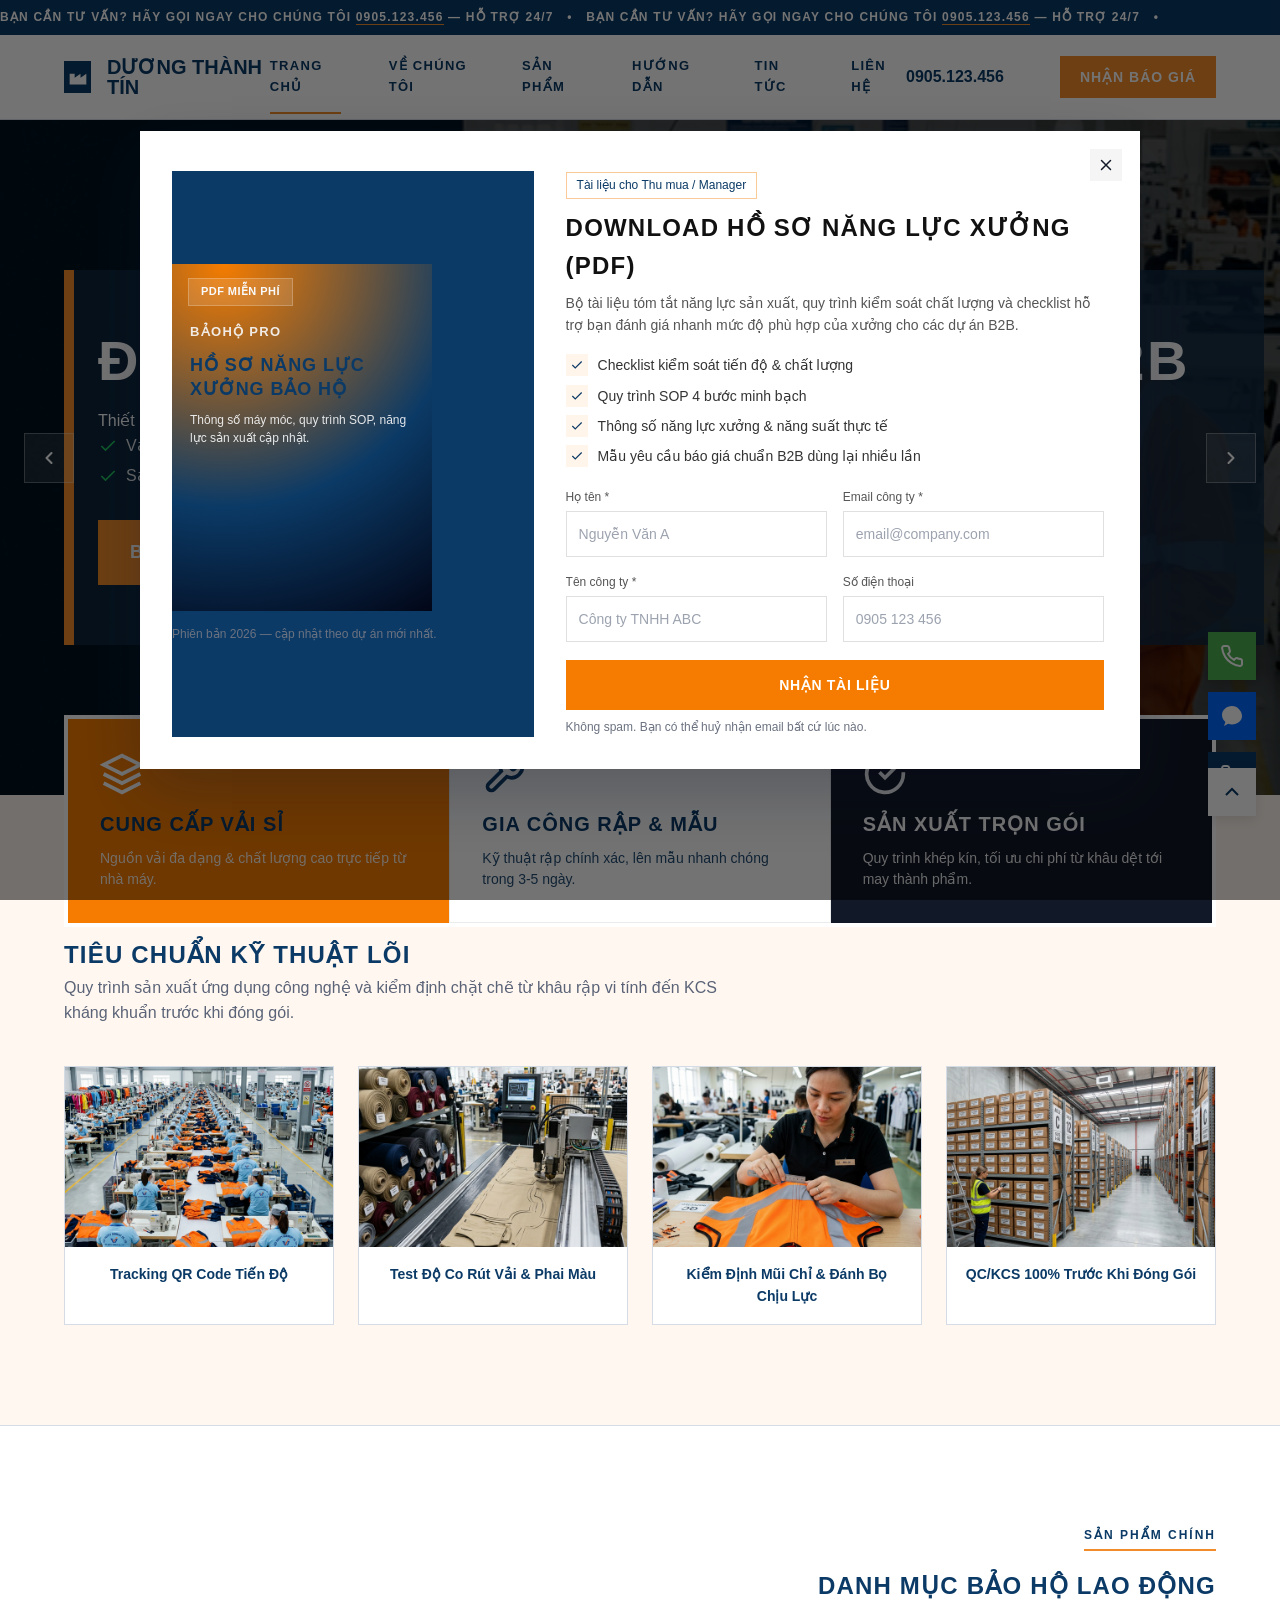
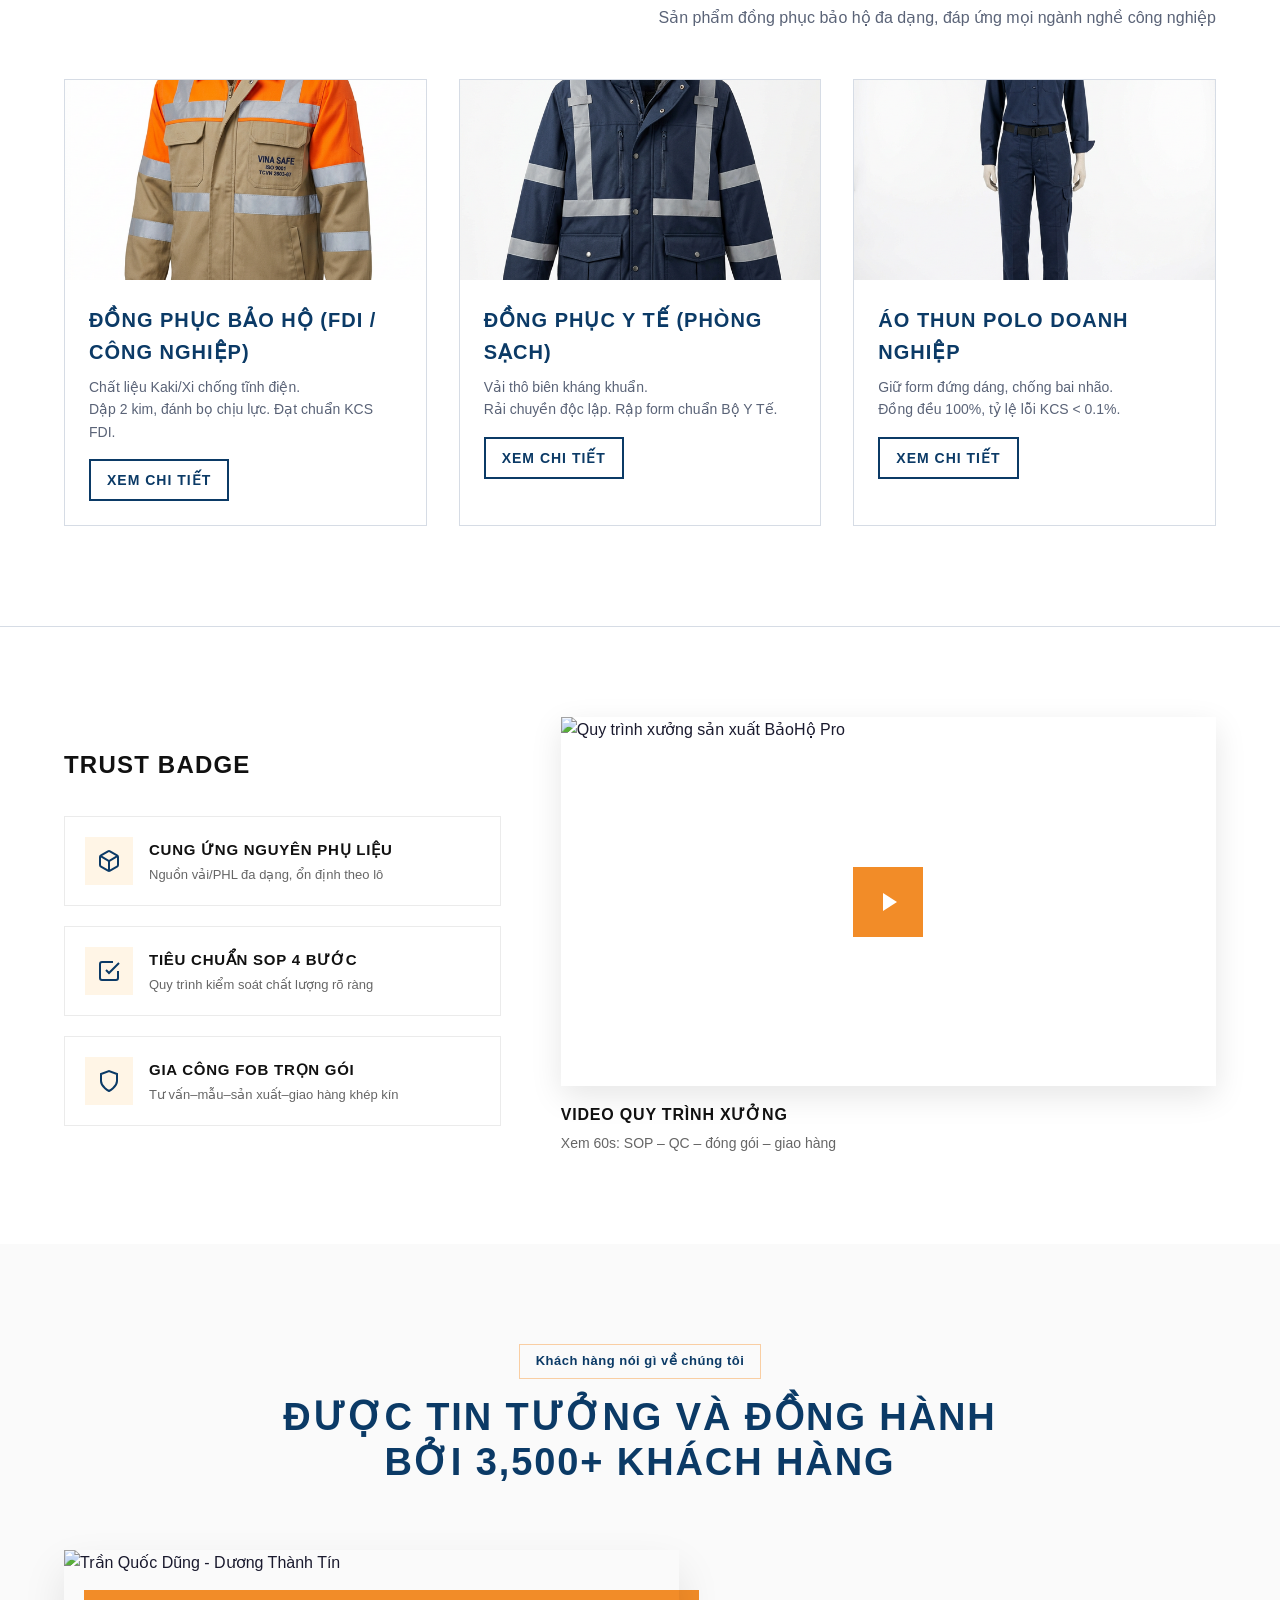
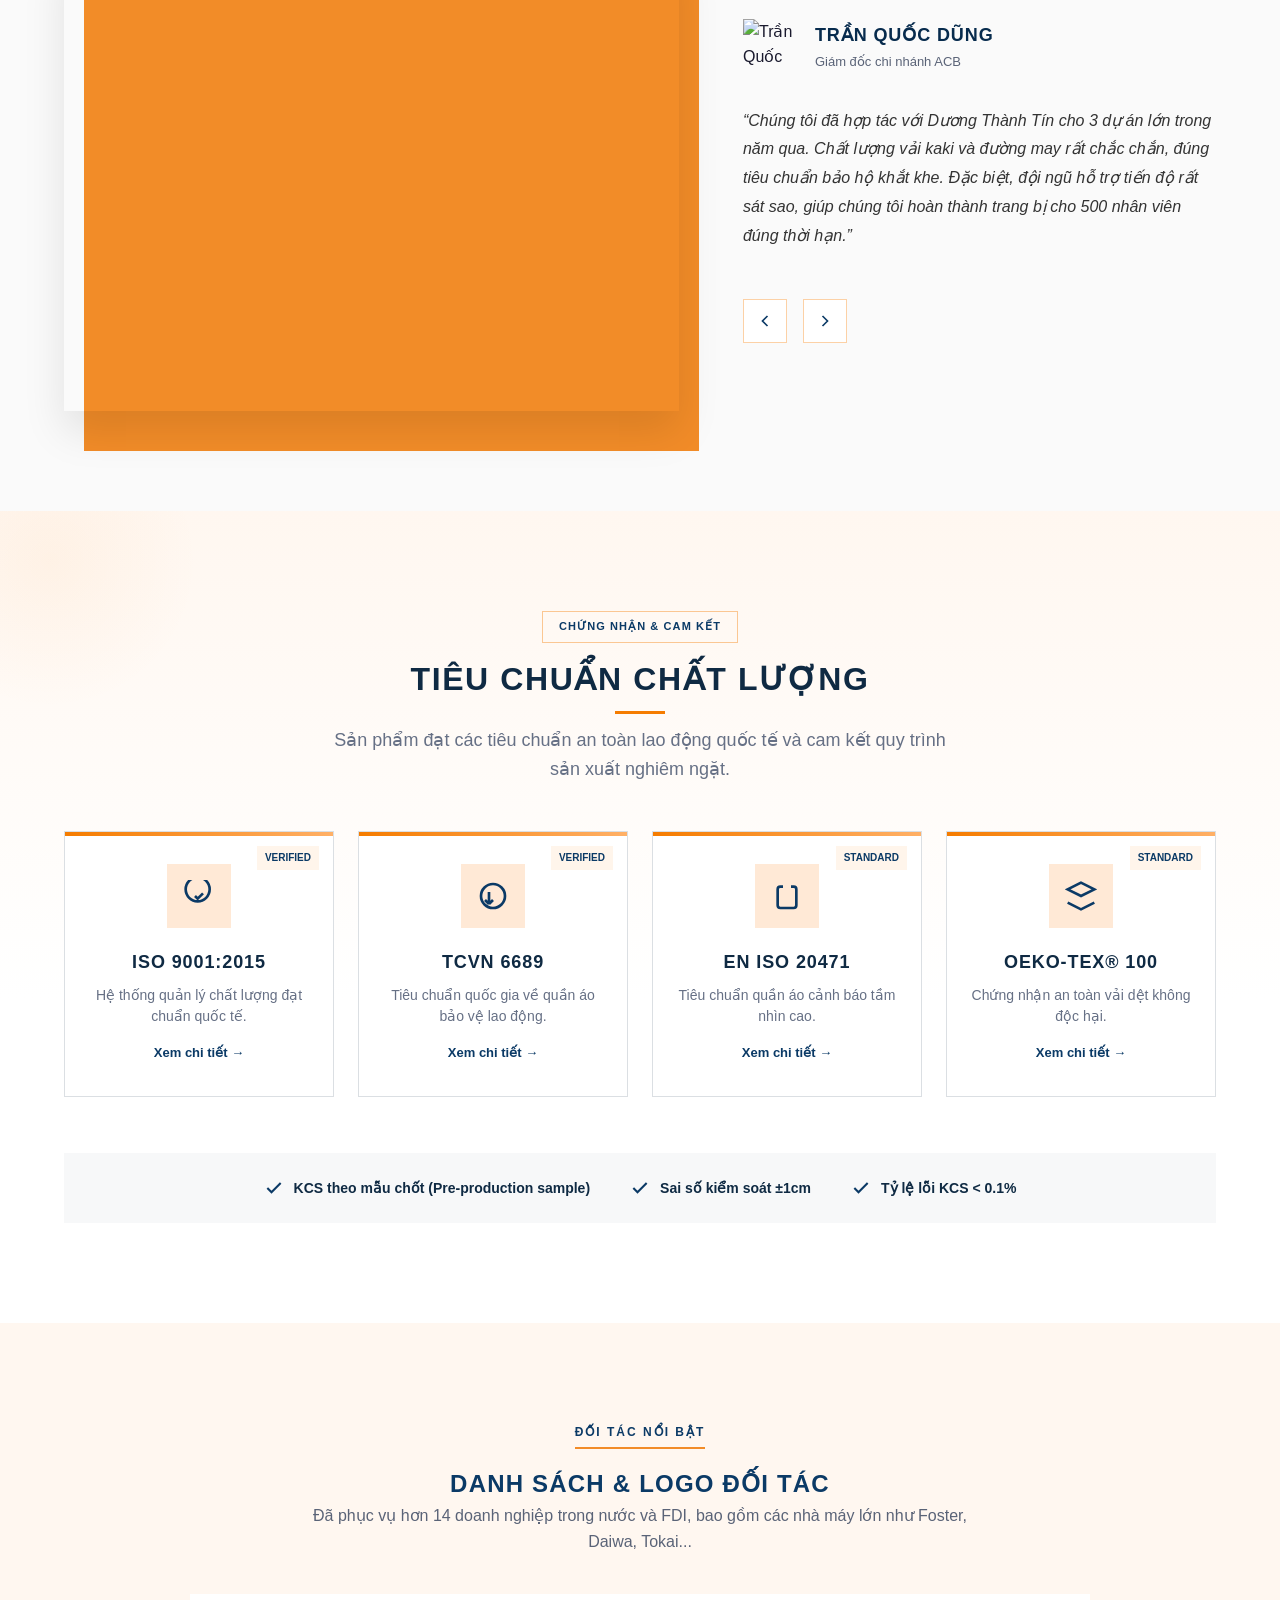
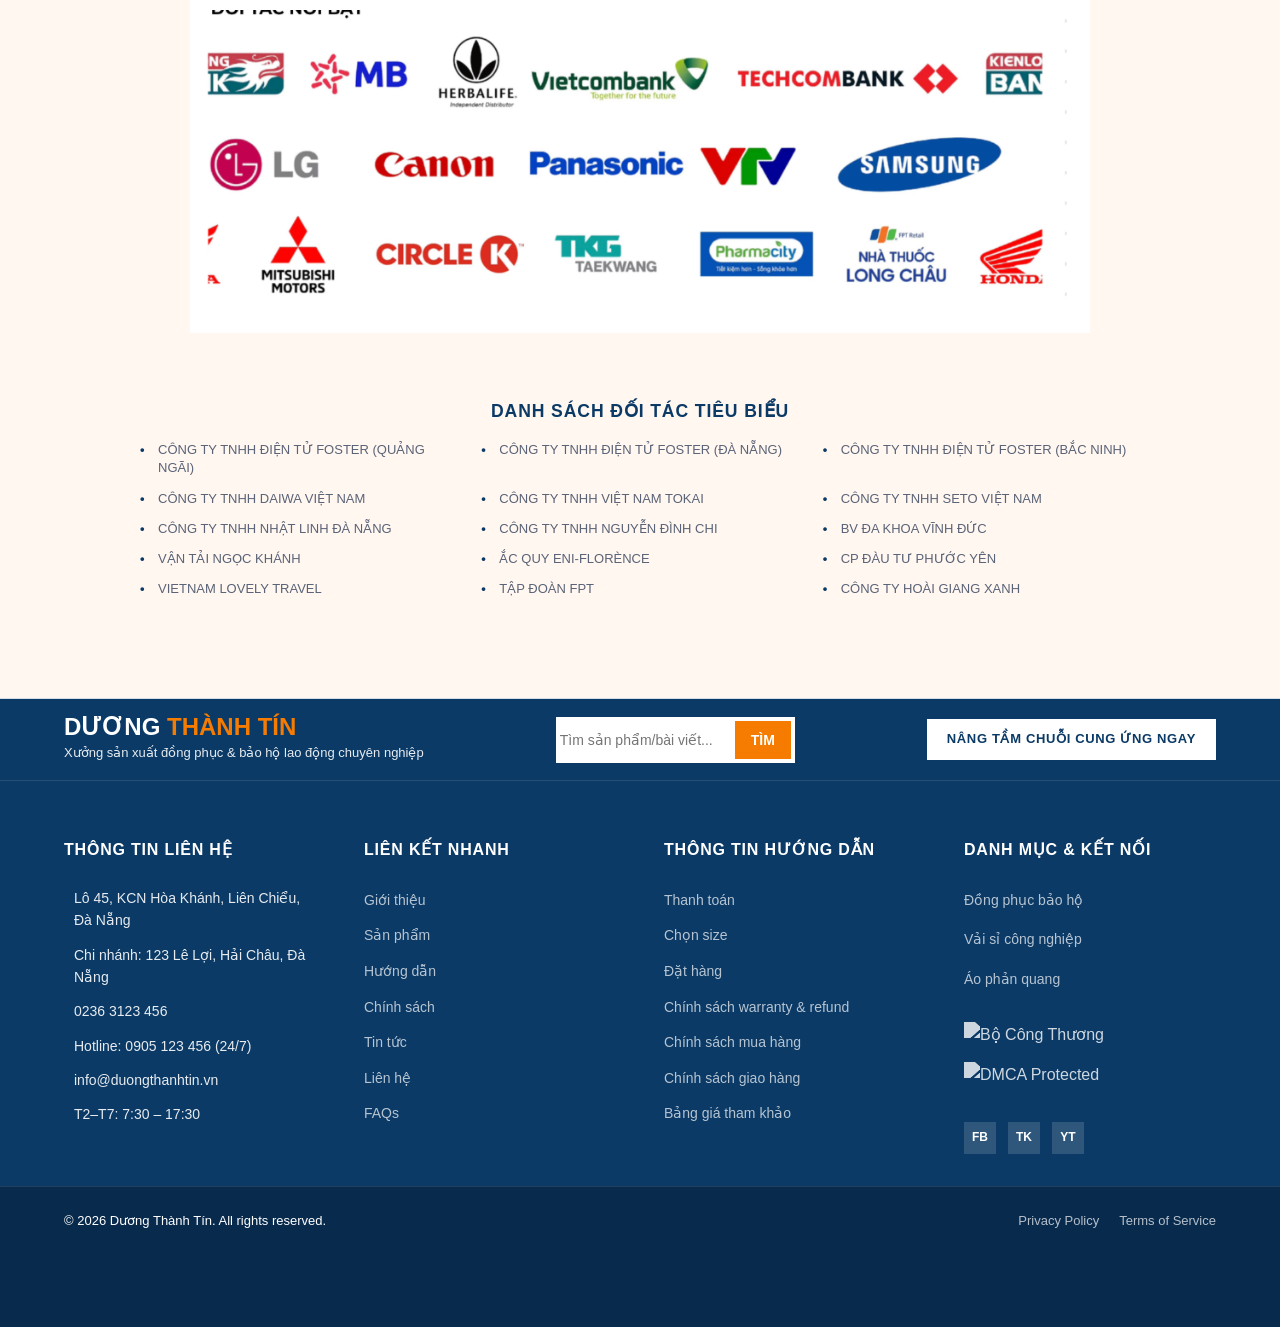
==== commit 0681551a: "update full" ====
--- a/index.html
+++ b/index.html
@@ -4,9 +4,9 @@
 <head>
   <meta charset="UTF-8">
   <meta name="viewport" content="width=device-width, initial-scale=1.0">
-  <title>Xưởng Sản Xuất Đồng Phục Bảo Hộ | Đà Nẵng — Nhà Máy Trực Tiếp</title>
+  <title>Dương Thành Tín | Xưởng Sản Xuất Đồng Phục & Bảo Hộ Lao Động Chuyên Nghiệp</title>
   <meta name="description"
-    content="Xưởng sản xuất đồng phục bảo hộ lao động trực tiếp tại Đà Nẵng. Công suất lớn, quy trình chuẩn, cam kết chất lượng. Nhận báo giá B2B ngay.">
+    content="Dương Thành Tín - Xưởng sản xuất đồng phục bảo hộ lao động trực tiếp. Công suất lớn, quy trình chuẩn, cam kết chất lượng. Nhận báo giá B2B ngay.">
   <link rel="stylesheet" href="styles.css">
 </head>
 
@@ -31,10 +31,10 @@
               </svg> Sản xuất trực tiếp tại xưởng – giá cạnh tranh</li>
           </ul>
           <div class="hero__actions">
-            <a href="category.html" class="btn btn--primary btn--lg" data-track="hero_cta_polo">Xem mẫu áo thun đồng
-              phục</a>
-            <a href="#quote-section" class="btn btn--outline-white btn--lg" data-track="hero_cta_quote_1">Nhận báo giá
-              nhanh</a>
+            <a href="category.html" class="btn btn--primary btn--lg" data-track="hero_cta_polo">BẮT ĐẦU ĐƠN HÀNG TIẾP
+              THEO CỦA BẠN</a>
+            <a href="#quote-section" class="btn btn--outline-white btn--lg" data-track="hero_cta_quote_1">NHẬN BÁO GIÁ
+              TRONG 24H</a>
           </div>
         </div>
       </div>
@@ -52,10 +52,10 @@
               </svg> Sản xuất số lượng lớn – giao đúng tiến độ</li>
           </ul>
           <div class="hero__actions">
-            <a href="category.html" class="btn btn--primary btn--lg" data-track="hero_cta_safety">Xem mẫu bảo hộ lao
-              động</a>
-            <a href="#quote-section" class="btn btn--outline-white btn--lg" data-track="hero_cta_quote_2">Nhận báo
-              giá</a>
+            <a href="category.html" class="btn btn--primary btn--lg" data-track="hero_cta_safety">TỐI ƯU HÓA ĐƠN HÀNG
+              TIẾP THEO</a>
+            <a href="#quote-section" class="btn btn--outline-white btn--lg" data-track="hero_cta_quote_2">NHẬN BÁO GIÁ
+              TRONG 24H</a>
           </div>
         </div>
       </div>
@@ -73,10 +73,10 @@
               </svg> Phù hợp nhân viên, sự kiện, teambuilding</li>
           </ul>
           <div class="hero__actions">
-            <a href="category.html" class="btn btn--primary btn--lg" data-track="hero_cta_jacket">Xem mẫu áo khoác
-              gió</a>
-            <a href="#quote-section" class="btn btn--outline-white btn--lg" data-track="hero_cta_quote_3">Tư vấn
-              ngay</a>
+            <a href="category.html" class="btn btn--primary btn--lg" data-track="hero_cta_jacket">TRẢI NGHIỆM QUY TRÌNH
+              SOP 4 BƯỚC</a>
+            <a href="#quote-section" class="btn btn--outline-white btn--lg" data-track="hero_cta_quote_3">NHẬN BÁO GIÁ
+              TRONG 24H</a>
           </div>
         </div>
       </div>
@@ -576,7 +576,7 @@
             </div>
 
             <button type="button" class="pdf-modal__cta" style="border-radius: 0;">
-              TẢI MIỄN PHÍ NGAY
+              NHẬN TÀI LIỆU
             </button>
             <p class="pdf-modal__note">
               Không spam. Bạn có thể huỷ nhận email bất cứ lúc nào.
@@ -594,11 +594,11 @@
   {
     "@context": "https://schema.org",
     "@type": "LocalBusiness",
-    "name": "BảoHộ Pro",
-    "description": "Xưởng sản xuất đồng phục bảo hộ lao động trực tiếp tại Đà Nẵng. Công suất 15.000 bộ/tháng.",
-    "url": "https://baohopro.vn",
+    "name": "Dương Thành Tín",
+    "description": "Xưởng sản xuất đồng phục bảo hộ lao động trực tiếp. Công suất 15.000 bộ/tháng.",
+    "url": "https://duongthanhtin.vn",
     "telephone": "+84905123456",
-    "email": "info@baohopro.vn",
+    "email": "info@duongthanhtin.vn",
     "address": {
       "@type": "PostalAddress",
       "streetAddress": "Lô 45, KCN Hòa Khánh",
--- a/styles.css
+++ b/styles.css
@@ -58,7 +58,7 @@
 
   --transition: 0.3s ease;
   --max-w: 1200px;
-  --header-h: 72px;
+  --header-h: 84px;
 
   /* Homepage background tokens */
   --bg-1: #FFFFFF;
@@ -412,13 +412,13 @@
   display: flex;
   align-items: center;
   justify-content: space-between;
-  height: 72px;
+  height: var(--header-h);
 }
 
 .navbar__logo {
   display: flex;
   align-items: center;
-  gap: 12px;
+  gap: 16px;
   text-decoration: none;
 }
 
@@ -444,7 +444,7 @@
 .navbar__nav {
   display: flex;
   align-items: center;
-  gap: 32px;
+  gap: 48px;
 }
 
 .navbar__nav a {
@@ -477,7 +477,7 @@
 .navbar__actions {
   display: flex;
   align-items: center;
-  gap: 20px;
+  gap: 28px;
 }
 
 .navbar__hotline {
@@ -1973,11 +1973,13 @@
 /* ---------- Footer ---------- */
 /* ---------- Footer New Design ---------- */
 :root {
-  --footer-bg: #F57C00;
-  --footer-dark: #E86F00;
+  --footer-bg: #0B3A66;
+  /* Industrial Navy instead of Glaring Orange */
+  --footer-dark: #082A4D;
+  --footer-accent: #F57C00;
   --footer-text: #FFFFFF;
-  --footer-text-muted: rgba(255, 255, 255, 0.85);
-  --footer-divider: rgba(255, 255, 255, 0.2);
+  --footer-text-muted: rgba(255, 255, 255, 0.7);
+  --footer-divider: rgba(255, 255, 255, 0.1);
 }
 
 .footer-new {
@@ -2012,7 +2014,7 @@
 }
 
 .footer-logo span {
-  color: var(--clr-primary-dark);
+  color: var(--footer-accent);
 }
 
 .footer-slogan {
@@ -2038,7 +2040,7 @@
 }
 
 .footer-search button {
-  background: var(--footer-dark);
+  background: var(--footer-accent);
   color: white;
   border: none;
   padding: 8px 16px;
@@ -2063,7 +2065,8 @@
 }
 
 .btn--white-mini:hover {
-  background: #f0f0f0;
+  background: var(--footer-accent);
+  color: #fff;
   transform: translateY(-2px);
 }
 
@@ -6067,4 +6070,1140 @@
   .related-carousel {
     grid-template-columns: 1fr;
   }
-}+}
+
+/* ---------- Handbook Landing Page ---------- */
+.handbook-hero {
+  background: #F9FAFB;
+  padding: 80px 0;
+  border-bottom: 1px solid var(--clr-border);
+}
+
+.handbook-hero__inner {
+  display: grid;
+  grid-template-columns: repeat(12, 1fr);
+  gap: 60px;
+  align-items: center;
+}
+
+.handbook-hero__visual {
+  grid-column: span 5;
+}
+
+.handbook-hero__content {
+  grid-column: span 7;
+}
+
+.handbook-mockup {
+  position: relative;
+  background: #fff;
+  padding: 20px;
+  box-shadow: 0 10px 30px rgba(0, 0, 0, 0.05);
+}
+
+.handbook-mockup__badge {
+  position: absolute;
+  top: -10px;
+  right: -10px;
+  background: var(--clr-accent);
+  color: #fff;
+  padding: 6px 14px;
+  font-weight: 700;
+  font-size: 12px;
+  letter-spacing: 0.05em;
+  z-index: 2;
+}
+
+.handbook-mockup img {
+  width: 100%;
+  height: auto;
+  border: 1px solid #eee;
+}
+
+.handbook-hero__header {
+  margin-bottom: 32px;
+}
+
+.handbook-hero__header .eyebrow {
+  display: block;
+  font-size: 12px;
+  font-weight: 700;
+  color: var(--clr-text-muted);
+  text-transform: uppercase;
+  letter-spacing: 0.1em;
+  margin-bottom: 8px;
+}
+
+.handbook-hero__header h1 {
+  font-size: 2.5rem;
+  color: var(--clr-primary);
+  line-height: 1.1;
+  margin-bottom: 12px;
+  text-transform: uppercase;
+}
+
+.handbook-hero__header .subtext {
+  font-size: 1.125rem;
+  color: var(--clr-text-muted);
+}
+
+/* B2B Form Style */
+.b2b-form {
+  display: grid;
+  gap: 18px;
+}
+
+.form-group {
+  display: flex;
+  flex-direction: column;
+  gap: 6px;
+}
+
+.form-group label {
+  font-size: 13px;
+  font-weight: 600;
+  color: var(--clr-primary);
+  text-transform: uppercase;
+}
+
+.form-group input,
+.form-group textarea {
+  height: 48px;
+  border: 1px solid #D1D5DB;
+  padding: 0 16px;
+  font-size: 15px;
+  background: #fff;
+  transition: border-color 0.2s;
+}
+
+.form-group textarea {
+  height: auto;
+  padding: 12px 16px;
+}
+
+.form-group input:focus,
+.form-group textarea:focus {
+  border-color: var(--clr-accent);
+}
+
+.form-actions {
+  margin-top: 10px;
+}
+
+.form-actions .btn {
+  display: flex;
+  align-items: center;
+  justify-content: center;
+  gap: 10px;
+  font-size: 16px;
+  height: 54px;
+}
+
+.micro-note {
+  font-size: 12px;
+  color: var(--clr-text-muted);
+  margin-top: 10px;
+  text-align: center;
+}
+
+/* CTA Banner PMI Style */
+.cta-banner-pmi {
+  padding: 60px;
+  background: var(--clr-primary);
+  color: #fff;
+  text-align: center;
+  display: flex;
+  flex-direction: column;
+  align-items: center;
+  gap: 24px;
+}
+
+.cta-banner-pmi h2 {
+  font-size: 2rem;
+  text-transform: uppercase;
+  letter-spacing: 0.05em;
+}
+
+.btn--outline-primary {
+  border: 2px solid #fff;
+  color: #fff;
+  padding: 14px 32px;
+  font-weight: 700;
+  text-transform: uppercase;
+}
+
+.btn--outline-primary:hover {
+  background: #fff;
+  color: var(--clr-primary);
+}
+
+@media (max-width: 960px) {
+  .handbook-hero__inner {
+    grid-template-columns: 1fr;
+    gap: 40px;
+  }
+
+  .handbook-hero__visual,
+  .handbook-hero__content {
+    grid-column: span 12;
+  }
+
+  .handbook-hero__visual {
+    order: -1;
+    max-width: 400px;
+    margin: 0 auto;
+  }
+
+  .handbook-hero__header h1 {
+    font-size: 2rem;
+  }
+}
+
+/* ---------- Handbook New Sections ---------- */
+.handbook-impact-banner {
+  background: linear-gradient(rgba(11, 58, 102, 0.85), rgba(11, 58, 102, 0.85)),
+    url('https://images.unsplash.com/photo-1581091226825-a6a2a5aee158?ixlib=rb-1.2.1&auto=format&fit=crop&w=1200&q=80');
+  background-size: cover;
+  background-position: center;
+  color: #ffffff;
+  /* Explicitly white for contrast */
+  padding: 100px 0;
+  text-align: center;
+}
+
+.handbook-impact-banner__content {
+  max-width: 900px;
+  margin: 0 auto;
+  display: flex;
+  flex-direction: column;
+  align-items: center;
+  gap: 24px;
+}
+
+.handbook-impact-banner h2 {
+  font-size: 2.5rem;
+  line-height: 1.2;
+  text-transform: uppercase;
+  color: #ffffff;
+  /* Force white */
+}
+
+.handbook-impact-banner p {
+  font-size: 1.25rem;
+  color: #ffffff;
+  /* Force white */
+  opacity: 0.95;
+  line-height: 1.6;
+}
+
+.handbook-strategies {
+  padding: 100px 0;
+}
+
+.handbook-strategies__header {
+  text-align: center;
+  max-width: 800px;
+  margin: 0 auto 60px;
+}
+
+.handbook-strategies__header h2 {
+  font-size: 3rem;
+  text-transform: uppercase;
+  margin-bottom: 24px;
+}
+
+.handbook-strategies__header p {
+  font-size: 1.125rem;
+  color: var(--clr-text-muted);
+  line-height: 1.6;
+}
+
+.handbook-strategies__meta {
+  margin-top: 32px;
+  font-weight: 700;
+  color: var(--clr-primary) !important;
+  text-transform: uppercase;
+  font-style: italic;
+}
+
+.handbook-strategies__grid {
+  display: grid;
+  grid-template-columns: repeat(3, 1fr);
+  gap: 24px;
+  margin-bottom: 40px;
+}
+
+.strategy-card {
+  background: #fff;
+  border: 1px solid var(--clr-border);
+}
+
+.strategy-card img {
+  width: 100%;
+  height: 240px;
+  object-fit: cover;
+  display: block;
+}
+
+.strategy-card h3 {
+  background: var(--clr-primary);
+  color: #fff;
+  padding: 20px;
+  font-size: 1.1rem;
+  text-transform: uppercase;
+  margin: 0;
+  min-height: 80px;
+  display: flex;
+  align-items: center;
+  line-height: 1.4;
+}
+
+.handbook-strategies__grid .strategy-card:nth-child(4),
+.handbook-strategies__grid .strategy-card:nth-child(5) {
+  grid-column: span 1;
+}
+
+.handbook-strategies__grid {
+  grid-template-areas:
+    "card1 card2 card3"
+    "card4 card5 .";
+}
+
+/* Fix area layout */
+.strategy-card:nth-child(1) {
+  grid-area: card1;
+}
+
+.strategy-card:nth-child(2) {
+  grid-area: card2;
+}
+
+.strategy-card:nth-child(3) {
+  grid-area: card3;
+}
+
+.strategy-card:nth-child(4) {
+  grid-area: card4;
+}
+
+.strategy-card:nth-child(5) {
+  grid-area: card5;
+}
+
+.handbook-strategies__footer {
+  text-align: center;
+  max-width: 700px;
+  margin: 60px auto 0;
+  font-style: italic;
+  font-size: 1rem;
+  color: var(--clr-text-muted);
+}
+
+.handbook-learning {
+  background: var(--clr-primary);
+  color: #ffffff;
+  /* Ensure white text on navy background */
+}
+
+.handbook-learning__inner {
+  display: grid;
+  grid-template-columns: 1fr 1fr;
+  align-items: center;
+}
+
+.handbook-learning__content {
+  padding: 80px;
+}
+
+.handbook-learning__content h2 {
+  font-size: 2.5rem;
+  text-transform: uppercase;
+  margin-bottom: 40px;
+  color: #ffffff;
+  /* Force white */
+}
+
+.learning-list {
+  list-style: none;
+  padding: 0;
+  display: grid;
+  gap: 20px;
+}
+
+.learning-list li {
+  display: flex;
+  gap: 16px;
+  font-size: 1.1rem;
+  line-height: 1.5;
+  align-items: flex-start;
+  color: #ffffff;
+  /* Force white */
+}
+
+.learning-list svg {
+  color: var(--clr-accent);
+  flex-shrink: 0;
+  margin-top: 4px;
+}
+
+.handbook-learning__visual {
+  height: 100%;
+}
+
+.handbook-learning__visual img {
+  width: 100%;
+  height: 100%;
+  object-fit: cover;
+}
+
+@media (max-width: 1024px) {
+  .handbook-strategies__grid {
+    grid-template-columns: 1fr 1fr;
+    grid-template-areas: none;
+  }
+
+  .strategy-card {
+    grid-area: auto !important;
+  }
+
+  .handbook-learning__inner {
+    grid-template-columns: 1fr;
+  }
+
+  .handbook-learning__content {
+    padding: 60px 40px;
+  }
+
+  .handbook-learning__visual {
+    height: 400px;
+  }
+}
+
+@media (max-width: 600px) {
+  .handbook-strategies__grid {
+    grid-template-columns: 1fr;
+  }
+
+  .handbook-impact-banner h2 {
+    font-size: 1.75rem;
+  }
+
+  .handbook-strategies__header h2 {
+    font-size: 2rem;
+  }
+}
+/* ---------- Handbook Why Standard Section ---------- */
+.handbook-why {
+  background: var(--clr-accent); /* Orange background as per screenshot */
+  padding: 100px 0;
+  color: #fff;
+  text-align: center;
+}
+
+.handbook-why__content {
+  max-width: 900px;
+  margin: 0 auto;
+  
+}
+
+.handbook-why h2 {
+  font-size: 1.8rem;
+  text-transform: uppercase;
+  margin-bottom: 40px;
+  line-height: 1.2;
+}
+
+.handbook-why p {
+  font-size: 1rem;
+  line-height: 1.8;
+  margin-bottom: 24px;
+  opacity: 0.95;
+}
+
+.handbook-why__cta-box {
+  background: rgba(255, 255, 255, 0.2);
+  padding: 40px;
+  margin-top: 60px;
+  border: 1px solid rgba(255, 255, 255, 0.3);
+}
+
+.handbook-why__cta-box .inner {
+  background: #fff;
+  padding: 30px;
+}
+
+.handbook-why .btn--accent {
+  background: var(--clr-accent);
+  color: #fff;
+  padding: 20px 40px;
+  font-size: 1.125rem;
+  font-weight: 700;
+  display: inline-block;
+  text-decoration: none;
+  transition: all 0.2s ease;
+}
+
+.handbook-why .btn--accent:hover {
+  background: var(--clr-primary);
+  transform: translateY(-2px);
+}
+
+/* ==========================================================================
+   CASE STUDY & NEWS PAGE STYLES (INDUSTRIAL B2B)
+   ========================================================================== */
+
+.news-header {
+    background: var(--bg-1);
+    padding: 64px 0 48px;
+    border-bottom: 1px solid var(--clr-border);
+}
+
+.news-breadcrumb {
+    font-size: var(--fs-xs);
+    color: var(--clr-text-muted);
+    margin-bottom: var(--space-lg);
+    text-transform: uppercase;
+    letter-spacing: 0.05em;
+}
+
+.news-breadcrumb a:hover {
+    color: var(--clr-accent-dark);
+}
+
+.news-breadcrumb span.active {
+    color: var(--clr-primary);
+    font-weight: 700;
+}
+
+.news-header__content {
+    position: relative;
+    padding-left: 24px;
+    border-left: 5px solid var(--clr-accent);
+}
+
+.news-h1 {
+    font-size: clamp(2rem, 4vw, 3rem);
+    line-height: 1.1;
+    margin-bottom: var(--space-md);
+    letter-spacing: -0.02em !important;
+}
+
+.news-subtext {
+    font-size: var(--fs-md);
+    color: var(--clr-text-muted);
+    max-width: 720px;
+    text-transform: none !important;
+    letter-spacing: normal !important;
+}
+
+/* Featured Hero Section */
+.news-hero-section {
+    padding: 80px 0;
+}
+
+.news-hero-grid {
+    display: grid;
+    grid-template-columns: 1fr;
+    gap: 48px;
+}
+
+@media (min-width: 1024px) {
+    .news-hero-grid {
+        grid-template-columns: 8fr 4fr;
+    }
+}
+
+.news-card-featured {
+    background: var(--bg-1);
+    border: 1px solid var(--clr-border);
+    transition: transform var(--transition), box-shadow var(--transition);
+}
+
+.news-card-featured:hover {
+    transform: translateY(-4px);
+    box-shadow: 0 12px 24px rgba(0,0,0,0.08);
+}
+
+.news-card-featured__img-wrapper {
+    position: relative;
+    aspect-ratio: 16/9;
+    overflow: hidden;
+}
+
+.news-card-featured__img-wrapper img {
+    width: 100%;
+    height: 100%;
+    object-fit: cover;
+    transition: transform 0.5s ease;
+}
+
+.news-card-featured:hover .news-card-featured__img-wrapper img {
+    transform: scale(1.05);
+}
+
+.news-badge {
+    display: inline-block;
+    padding: 6px 14px;
+    font-size: 11px;
+    font-weight: 800;
+    text-transform: uppercase;
+    letter-spacing: 0.1em;
+    border-radius: 0 !important;
+}
+
+.news-badge--featured {
+    position: absolute;
+    top: 0;
+    left: 0;
+    background: var(--bg-1);
+    color: var(--clr-primary);
+    z-index: 2;
+}
+
+.news-card-featured__content {
+    padding: 32px;
+}
+
+.news-meta {
+    font-size: 11px;
+    font-weight: 700;
+    color: var(--clr-text-muted);
+    margin-bottom: var(--space-sm);
+    display: flex;
+    align-items: center;
+    gap: 8px;
+    text-transform: uppercase;
+}
+
+.news-meta__sep {
+    color: var(--clr-accent);
+}
+
+.news-h2 {
+    font-size: clamp(1.25rem, 2.5vw, 1.75rem);
+    margin-bottom: var(--space-md);
+    line-height: 1.3;
+}
+
+.news-excerpt {
+    color: var(--clr-text-muted);
+    margin-bottom: var(--space-xl);
+    display: -webkit-box;
+    -webkit-line-clamp: 3;
+    -webkit-box-orient: vertical;
+    overflow: hidden;
+    text-transform: none !important;
+    letter-spacing: normal !important;
+}
+
+.news-cta-link {
+    font-size: var(--fs-sm);
+    font-weight: 800;
+    color: var(--clr-primary);
+    text-decoration: none;
+    display: inline-flex;
+    align-items: center;
+    gap: 8px;
+    position: relative;
+}
+
+.news-cta-link::after {
+    content: '';
+    position: absolute;
+    bottom: -4px;
+    left: 0;
+    width: 0;
+    height: 2px;
+    background: var(--clr-accent);
+    transition: width 0.3s ease;
+}
+
+.news-cta-link:hover::after {
+    width: 100%;
+}
+
+/* Sidebar */
+.news-sidebar__card {
+    background: var(--bg-1);
+    border: 1px solid var(--clr-border);
+    padding: 24px;
+}
+
+.news-sidebar__title {
+    font-size: var(--fs-sm);
+    color: var(--clr-primary);
+    margin-bottom: var(--space-lg);
+    display: flex;
+    align-items: center;
+    gap: 12px;
+}
+
+.news-sidebar__title::before {
+    content: '';
+    width: 16px;
+    height: 3px;
+    background: var(--clr-accent);
+}
+
+.news-sidebar__list {
+    display: flex;
+    flex-direction: column;
+    gap: 16px;
+}
+
+.news-sidebar__item {
+    display: grid;
+    grid-template-columns: 64px 1fr;
+    gap: 16px;
+    padding: 12px;
+    transition: all 0.2s;
+    border-left: 3px solid transparent;
+}
+
+.news-sidebar__item:hover {
+    background: var(--bg-4);
+    border-left-color: var(--clr-accent);
+}
+
+.news-sidebar__item-thumb {
+    aspect-ratio: 1/1;
+    overflow: hidden;
+}
+
+.news-sidebar__item-thumb img {
+    width: 100%;
+    height: 100%;
+    object-fit: cover;
+}
+
+.news-sidebar__item-info h4 {
+    font-size: var(--fs-sm);
+    line-height: 1.4;
+    text-transform: none !important;
+    letter-spacing: normal !important;
+    font-weight: 600 !important;
+}
+
+/* Professional Grid */
+.news-grid-section {
+    background: var(--bg-1);
+    border-top: 1px solid var(--clr-border);
+}
+
+.news-section-header {
+    display: flex;
+    justify-content: space-between;
+    align-items: flex-end;
+    margin-bottom: 40px;
+}
+
+.news-grid-nav {
+    display: flex;
+    gap: 8px;
+}
+
+.news-nav-btn {
+    width: 40px;
+    height: 40px;
+    border: 1px solid var(--clr-border);
+    display: flex;
+    align-items: center;
+    justify-content: center;
+    color: var(--clr-text-muted);
+    transition: all 0.2s;
+}
+
+.news-nav-btn:hover {
+    background: var(--clr-primary);
+    color: white;
+    border-color: var(--clr-primary);
+}
+
+.news-grid {
+    display: grid;
+    grid-template-columns: repeat(auto-fill, minmax(320px, 1fr));
+    gap: 32px;
+    margin-bottom: 56px;
+}
+
+.news-card-small {
+    background: var(--bg-1);
+    border: 1px solid var(--clr-border);
+    transition: all 0.3s ease;
+}
+
+.news-card-small:hover {
+    border-bottom-color: var(--clr-accent);
+    transform: translateY(-4px);
+    box-shadow: 0 10px 20px rgba(0,0,0,0.05);
+}
+
+.news-card-small__img {
+    aspect-ratio: 16/9;
+    overflow: hidden;
+    display: block;
+}
+
+.news-card-small__img img {
+    width: 100%;
+    height: 100%;
+    object-fit: cover;
+}
+
+.news-card-small__content {
+    padding: 24px;
+}
+
+.news-badge--light {
+    background: var(--bg-4);
+    color: var(--clr-primary);
+    margin-bottom: 12px;
+}
+
+.news-card-title {
+    font-size: var(--fs-md);
+    line-height: 1.4;
+    margin-bottom: 12px;
+    display: -webkit-box;
+    -webkit-line-clamp: 2;
+    -webkit-box-orient: vertical;
+    overflow: hidden;
+}
+
+.news-card-excerpt {
+    font-size: var(--fs-sm);
+    color: var(--clr-text-muted);
+    margin-bottom: 20px;
+    display: -webkit-box;
+    -webkit-line-clamp: 2;
+    -webkit-box-orient: vertical;
+    overflow: hidden;
+    text-transform: none !important;
+    letter-spacing: normal !important;
+}
+
+.news-card-footer {
+    display: flex;
+    justify-content: space-between;
+    align-items: center;
+    padding-top: 16px;
+    border-top: 1px solid rgba(0,0,0,0.05);
+}
+
+.news-card-date {
+    font-size: 10px;
+    font-weight: 700;
+    color: var(--clr-text-muted);
+    text-transform: uppercase;
+}
+
+.news-card-save {
+    color: var(--clr-text-muted);
+    transition: color 0.2s;
+}
+
+.news-card-save:hover {
+    color: var(--clr-accent);
+}
+
+/* Pagination */
+.news-pagination {
+    display: flex;
+    justify-content: center;
+    align-items: center;
+    gap: 8px;
+}
+
+.news-page-item {
+    width: 36px;
+    height: 36px;
+    display: flex;
+    align-items: center;
+    justify-content: center;
+    border: 1px solid var(--clr-border);
+    font-weight: 700;
+    font-size: var(--fs-sm);
+    transition: all 0.2s;
+}
+
+.news-page-item.active {
+    background: var(--clr-accent);
+    color: white;
+    border-color: var(--clr-accent);
+}
+
+.news-page-item:hover:not(.active) {
+    background: var(--bg-4);
+}
+
+.news-page-dots {
+    color: var(--clr-text-muted);
+}
+
+/* CTA Strip */
+.news-cta-strip {
+    padding: 64px 0;
+}
+
+.news-cta-grid {
+    display: flex;
+    justify-content: space-between;
+    align-items: center;
+    flex-wrap: wrap;
+    gap: 32px;
+}
+
+.news-cta-text h3 {
+    font-size: clamp(1.25rem, 3vw, 1.75rem);
+    color: white;
+    margin-bottom: 8px;
+    letter-spacing: 0.02em !important;
+}
+
+.news-cta-text p {
+    color: rgba(255,255,255,0.85);
+    font-size: var(--fs-md);
+}
+
+.news-btn-white {
+    background: white;
+    color: var(--clr-primary);
+    padding: 16px 32px;
+    font-weight: 800;
+    text-transform: uppercase;
+    letter-spacing: 1px;
+    transition: all 0.2s;
+}
+
+.news-btn-white:hover {
+    transform: translateY(-2px);
+    box-shadow: 0 4px 12px rgba(0,0,0,0.15);
+}
+
+@media (max-width: 768px) {
+    .news-cta-grid {
+        flex-direction: column;
+        text-align: center;
+    }
+    
+    .news-cta-action {
+        width: 100%;
+    }
+    
+    .news-btn-white {
+        display: block;
+        width: 100%;
+    }
+}
+
+/* ==========================================================================
+   CONTACT PAGE STYLES (INDUSTRIAL B2B)
+   ========================================================================== */
+
+.contact-header {
+    background: var(--bg-1);
+    padding: 64px 0 48px;
+    border-bottom: 1px solid var(--clr-border);
+}
+
+.contact-header__content {
+    position: relative;
+    padding-left: 24px;
+    border-left: 5px solid var(--clr-accent);
+}
+
+/* Quick Info Section */
+.contact-quick {
+    padding: 60px 0;
+}
+
+.contact-quick__grid {
+    display: grid;
+    grid-template-columns: repeat(auto-fit, minmax(300px, 1fr));
+    gap: 32px;
+}
+
+.contact-quick__item {
+    background: var(--bg-1);
+    border: 1px solid var(--clr-border);
+    padding: 32px;
+    display: flex;
+    gap: 20px;
+    align-items: flex-start;
+    transition: transform var(--transition);
+}
+
+.contact-quick__item:hover {
+    transform: translateY(-4px);
+    border-color: var(--clr-accent);
+}
+
+.contact-quick__icon {
+    color: var(--clr-accent);
+    flex-shrink: 0;
+}
+
+.contact-quick__info h3 {
+    font-size: var(--fs-sm);
+    color: var(--clr-primary);
+    margin-bottom: 8px;
+    text-transform: uppercase;
+    letter-spacing: 0.05em;
+}
+
+.contact-quick__info p {
+    font-size: var(--fs-md);
+    font-weight: 700;
+    color: var(--clr-text);
+    margin-bottom: 16px;
+}
+
+.contact-quick__btn {
+    font-size: 11px;
+    font-weight: 800;
+    color: var(--clr-primary);
+    text-decoration: none;
+    padding: 6px 12px;
+    border: 1px solid var(--clr-primary);
+    display: inline-block;
+    transition: all 0.2s;
+}
+
+.contact-quick__btn:hover {
+    background: var(--clr-primary);
+    color: white;
+}
+
+/* Contact Main Layout */
+.contact-main-grid {
+    display: grid;
+    grid-template-columns: 1fr;
+    gap: 64px;
+    align-items: start;
+}
+
+@media (min-width: 1024px) {
+    .contact-main-grid {
+        grid-template-columns: 1.2fr 0.8fr;
+    }
+}
+
+.contact-form-container {
+    background: var(--bg-1);
+}
+
+.contact-form-container .b2b-form {
+    margin-top: 32px;
+    padding: 40px;
+    background: var(--bg-1);
+    border: 1px solid var(--clr-border);
+}
+
+.contact-info-container {
+    display: flex;
+    flex-direction: column;
+    gap: 40px;
+}
+
+.contact-map {
+    border: 1px solid var(--clr-border);
+    line-height: 0;
+}
+
+.contact-office__list {
+    margin-top: 24px;
+    display: flex;
+    flex-direction: column;
+    gap: 20px;
+}
+
+.contact-office__list li {
+    font-size: var(--fs-sm);
+    color: var(--clr-text);
+    line-height: 1.6;
+}
+
+.contact-office__list strong {
+    color: var(--clr-primary);
+    text-transform: uppercase;
+    font-size: 11px;
+    letter-spacing: 0.05em;
+}
+
+/* SLA Section */
+.contact-sla {
+    padding: 80px 0;
+}
+
+.contact-sla__grid {
+    display: grid;
+    grid-template-columns: repeat(auto-fit, minmax(280px, 1fr));
+    gap: 40px;
+}
+
+.contact-sla__item {
+    display: flex;
+    align-items: center;
+    gap: 16px;
+    background: var(--bg-1);
+    padding: 24px;
+    border: 1px solid var(--clr-border);
+}
+
+.contact-sla__item p {
+    font-weight: 700;
+    color: var(--clr-primary);
+    font-size: var(--fs-sm);
+    text-transform: uppercase;
+}
+
+/* Final CTA Adjustments */
+@media (max-width: 768px) {
+    .news-cta-action {
+        flex-direction: column;
+        width: 100%;
+    }
+    
+    .news-cta-action .btn, 
+    .news-cta-action .news-btn-white {
+        width: 100%;
+        text-align: center;
+        justify-content: center;
+    }
+}
+
+
+/* ==========================================================================
+   GLOBAL B2B BREADCRUMB
+   ========================================================================== */
+.breadcrumb-b2b {
+  font-size: 11px;
+  text-transform: uppercase;
+  letter-spacing: 0.12em;
+  color: var(--clr-text-muted);
+  margin-bottom: var(--space-lg);
+  display: flex;
+  align-items: center;
+  gap: 10px;
+  font-family: var(--ff-body);
+}
+
+.breadcrumb-b2b a {
+  color: inherit;
+  font-weight: 500;
+  transition: color 0.2s;
+}
+
+.breadcrumb-b2b a:hover {
+  color: var(--clr-primary);
+}
+
+.breadcrumb-b2b span.separator {
+    color: rgba(0,0,0,0.2);
+    font-weight: 300;
+}
+
+.breadcrumb-b2b .active-page {
+  color: var(--clr-primary);
+  font-weight: 800;
+}
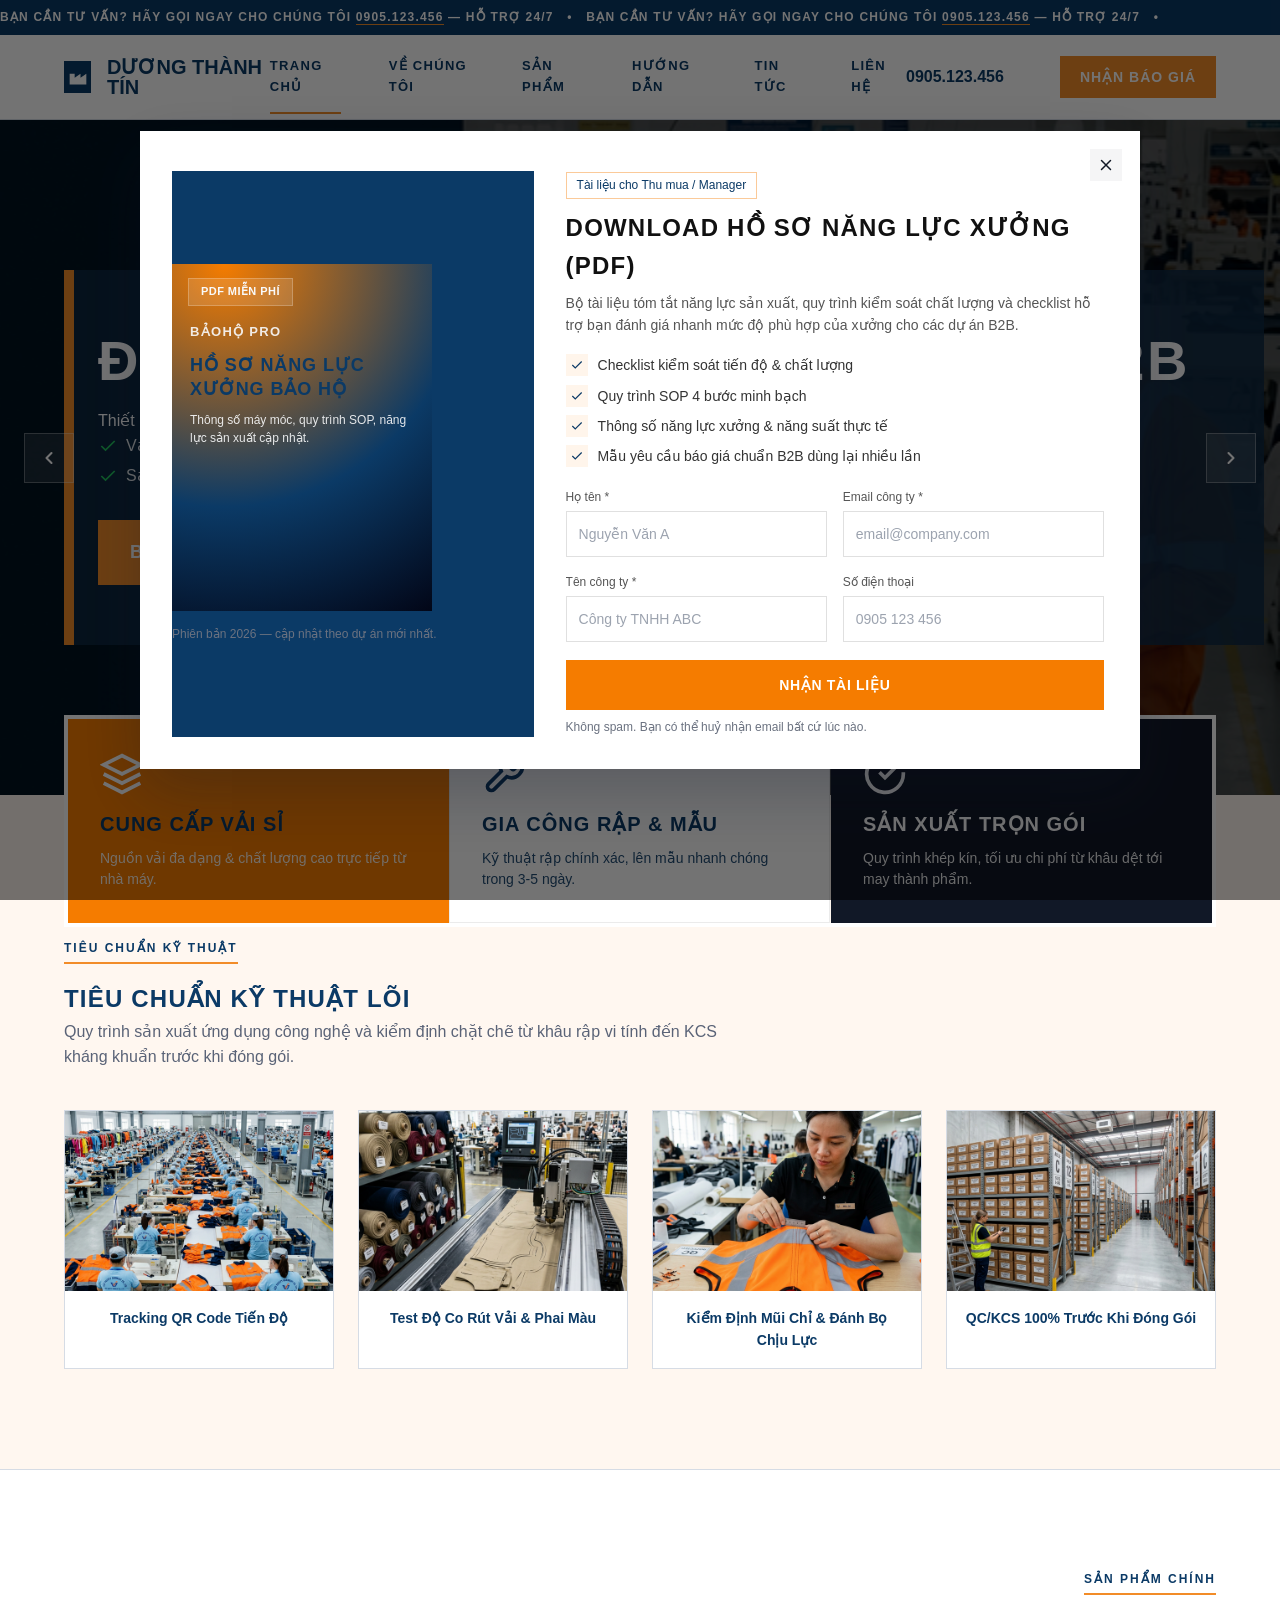
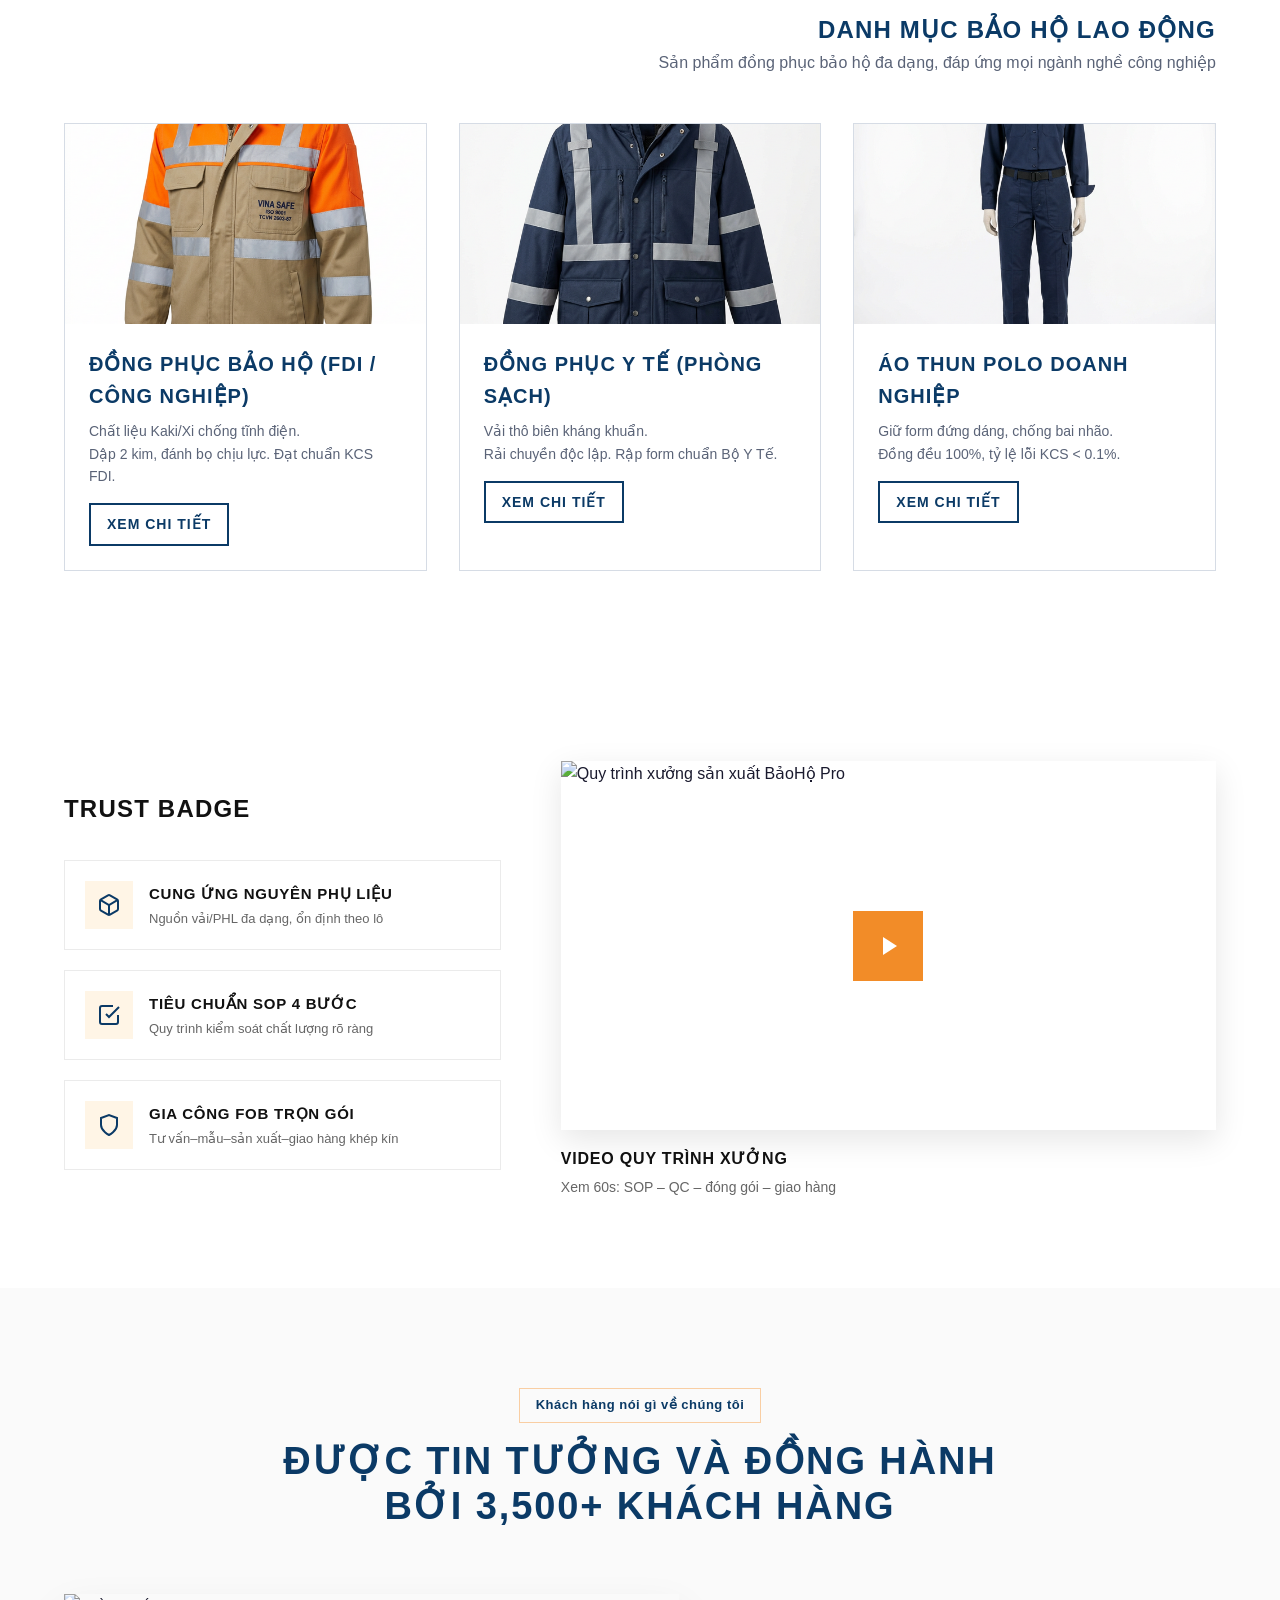
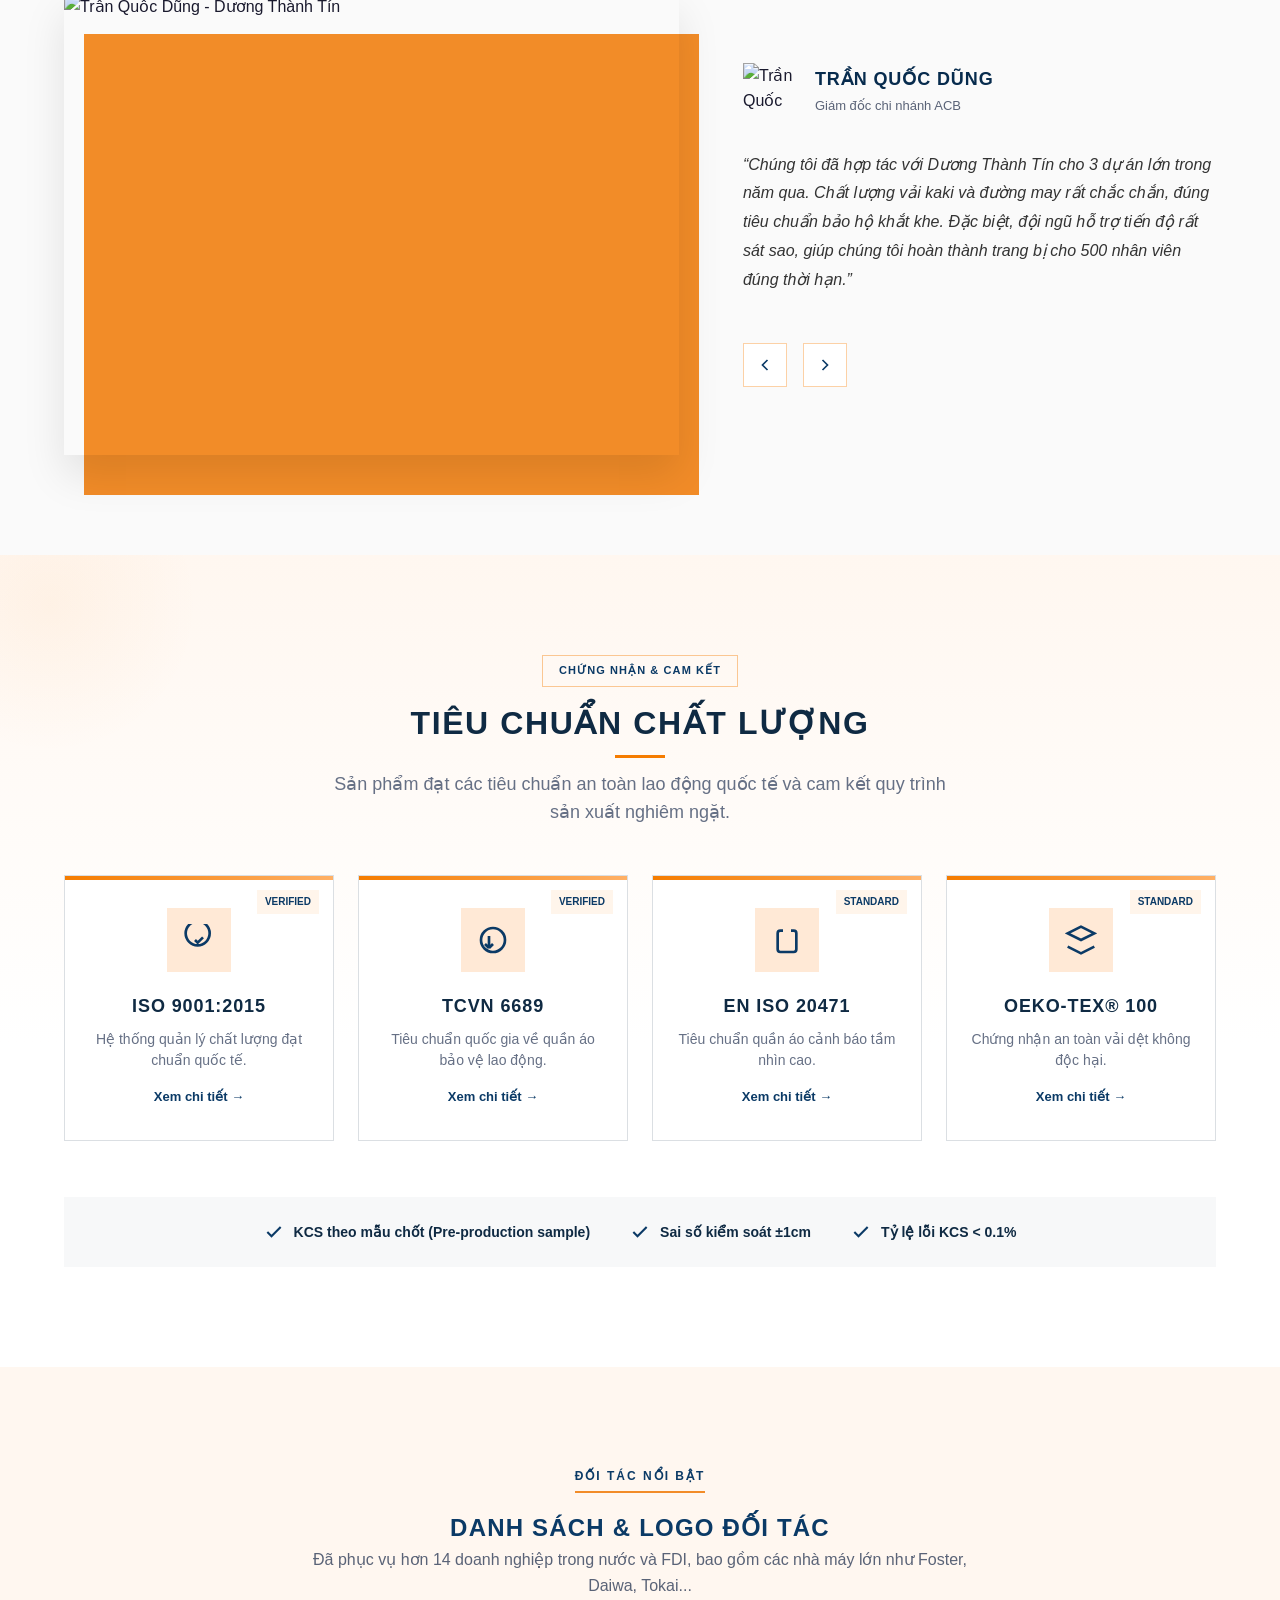
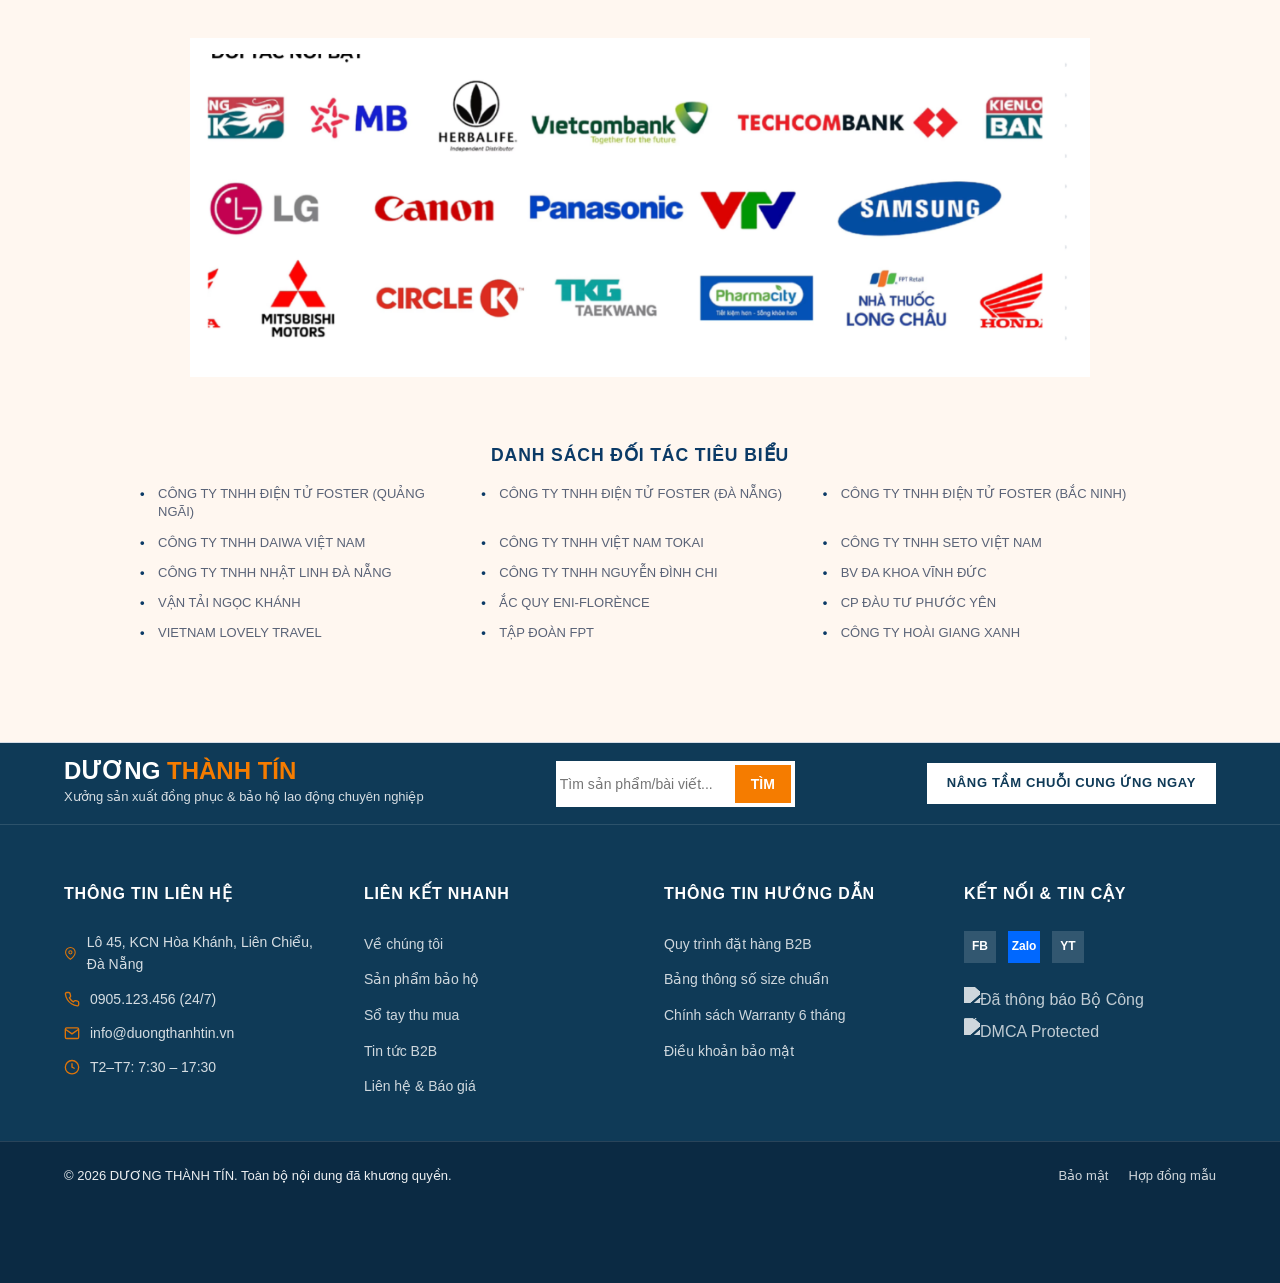
==== commit bf6ca526: "dont" ====
--- a/index.html
+++ b/index.html
@@ -105,7 +105,8 @@
     <div class="service-cards">
       <div class="container">
         <div class="service-cards__grid">
-          <a href="category.html" class="service-card service-card--accent" data-track="service_card_fabric">
+          <a href="category.html" class="service-card service-card--accent reveal reveal-up"
+            data-track="service_card_fabric">
             <div class="service-card__icon">
               <svg viewBox="0 0 24 24" fill="none" stroke="currentColor" stroke-width="2">
                 <path d="M12 2L2 7l10 5 10-5-10-5zM2 17l10 5 10-5M2 12l10 5 10-5" />
@@ -114,7 +115,8 @@
             <h3>CUNG CẤP VẢI SỈ</h3>
             <p>Nguồn vải đa dạng & chất lượng cao trực tiếp từ nhà máy.</p>
           </a>
-          <a href="authority.html" class="service-card service-card--light" data-track="service_card_sample">
+          <a href="authority.html" class="service-card service-card--light reveal reveal-up delay-100"
+            data-track="service_card_sample">
             <div class="service-card__icon">
               <svg viewBox="0 0 24 24" fill="none" stroke="currentColor" stroke-width="2">
                 <path
@@ -124,7 +126,8 @@
             <h3>GIA CÔNG RẬP & MẪU</h3>
             <p>Kỹ thuật rập chính xác, lên mẫu nhanh chóng trong 3-5 ngày.</p>
           </a>
-          <a href="authority.html" class="service-card service-card--dark" data-track="service_card_full">
+          <a href="authority.html" class="service-card service-card--dark reveal reveal-up delay-200"
+            data-track="service_card_full">
             <div class="service-card__icon">
               <svg style="color: #fff;" viewBox="0 0 24 24" fill="none" stroke="currentColor" stroke-width="2">
                 <path d="M22 11.08V12a10 10 0 1 1-5.93-9.14" />
@@ -140,7 +143,7 @@
   </section>
 
   <!-- ===== CORE TECHNICAL STANDARDS ===== -->
-  <section class="strip-section bg-warm">
+  <section class="strip-section bg-warm reveal reveal-up">
     <div class="container">
       <div style="display: flex; flex-direction: column; align-items: flex-start; margin-bottom: 40px;">
         <span
@@ -154,25 +157,27 @@
       <div class="tech-grid">
         <div class="tech-grid__item">
           <div class="tech-grid__img">
-            <img src="images/factory-1.png" alt="Theo dõi tiến độ sản xuất bằng QR Code tại xưởng" loading="lazy">
+            <img src="images/factory-1.png"
+              alt="Tracking tiến độ sản xuất đồng phục bằng mã QR Code tại xưởng Dương Thành Tín" loading="lazy">
           </div>
           <p class="tech-grid__caption">Tracking QR Code Tiến Độ</p>
         </div>
         <div class="tech-grid__item">
           <div class="tech-grid__img">
-            <img src="images/factory-2.png" alt="Test độ co rút vải và khả năng phai màu" loading="lazy">
+            <img src="images/factory-2.png" alt="Xử lý test độ co rút và phai màu vải trước khi cắt may" loading="lazy">
           </div>
           <p class="tech-grid__caption">Test Độ Co Rút Vải &amp; Phai Màu</p>
         </div>
         <div class="tech-grid__item">
           <div class="tech-grid__img">
-            <img src="images/factory-3.png" alt="Kiểm định mũi chỉ và đánh bọ chịu lực trên sản phẩm" loading="lazy">
+            <img src="images/factory-3.png" alt="Kiểm soát chất lượng mũi chỉ đạt chuẩn B2B FDI" loading="lazy">
           </div>
           <p class="tech-grid__caption">Kiểm Định Mũi Chỉ &amp; Đánh Bọ Chịu Lực</p>
         </div>
         <div class="tech-grid__item">
           <div class="tech-grid__img">
-            <img src="images/factory-4.png" alt="QC / KCS 100% sản phẩm trước khi đóng gói kháng khuẩn" loading="lazy">
+            <img src="images/factory-4.png" alt="Quy trình KCS 100% sản phẩm trước khi đóng gói kháng khuẩn"
+              loading="lazy">
           </div>
           <p class="tech-grid__caption">QC/KCS 100% Trước Khi Đóng Gói</p>
         </div>
@@ -181,7 +186,7 @@
   </section>
 
   <!-- ===== CORE PRODUCT CATEGORIES ===== -->
-  <section class="strip-section bg-white">
+  <section class="strip-section bg-white reveal reveal-up">
     <div class="container">
       <div
         style="display: flex; flex-direction: column; align-items: flex-end; text-align: right; margin-bottom: 40px;">
@@ -353,7 +358,7 @@
       </div>
     </div>
   </section>
-  <section class="section-quality fade-on-scroll">
+  <section class="section-quality reveal reveal-up">
     <div class="container text-center">
       <span class="quality-header-pill">CHỨNG NHẬN & CAM KẾT</span>
       <h2 class="section-title">Tiêu chuẩn chất lượng</h2>
@@ -362,7 +367,7 @@
 
       <div class="quality-grid">
         <!-- Card 1: ISO -->
-        <div class="quality-card">
+        <div class="quality-card reveal reveal-scale">
           <span class="quality-verified-chip">Verified</span>
           <div class="quality-card__icon">
             <svg viewBox="0 0 24 24" fill="none" stroke="currentColor" stroke-width="2">
@@ -375,7 +380,7 @@
         </div>
 
         <!-- Card 2: TCVN -->
-        <div class="quality-card">
+        <div class="quality-card reveal reveal-scale delay-100">
           <span class="quality-verified-chip">Verified</span>
           <div class="quality-card__icon">
             <svg viewBox="0 0 24 24" fill="none" stroke="currentColor" stroke-width="2">
@@ -387,8 +392,8 @@
           <a href="#" class="quality-card__link">Xem chi tiết →</a>
         </div>
 
-        <!-- Card 3: EN ISO -->
-        <div class="quality-card">
+        <!-- Card 2: EN ISO -->
+        <div class="quality-card reveal reveal-scale delay-200">
           <span class="quality-verified-chip">Standard</span>
           <div class="quality-card__icon">
             <svg viewBox="0 0 24 24" fill="none" stroke="currentColor" stroke-width="2">
@@ -401,7 +406,7 @@
         </div>
 
         <!-- Card 4: Oeko-Tex -->
-        <div class="quality-card">
+        <div class="quality-card reveal reveal-scale delay-300">
           <span class="quality-verified-chip">Standard</span>
           <div class="quality-card__icon">
             <svg viewBox="0 0 24 24" fill="none" stroke="currentColor" stroke-width="2">
@@ -432,7 +437,7 @@
           <svg viewBox="0 0 24 24" fill="none" stroke="currentColor" stroke-width="2.5">
             <polyline points="20 6 9 17 4 12"></polyline>
           </svg>
-          <span>Tỷ lệ lỗi KCS < 0.1%</span>
+          <span data-counter="0.1" data-prefix="Tỷ lệ lỗi KCS < " data-suffix="%">0</span>
         </div>
       </div>
     </div>
--- a/styles.css
+++ b/styles.css
@@ -143,6 +143,19 @@
   border-radius: var(--radius-sm)
 }
 
+/* Base Responsive Typography */
+@media (max-width: 768px) {
+  :root {
+    --fs-base: 0.9375rem;
+    --fs-md: 1rem;
+    --fs-lg: 1.125rem;
+    --fs-xl: 1.25rem;
+    --fs-2xl: 1.5rem;
+    --fs-3xl: 2rem;
+    --fs-4xl: 2.5rem;
+  }
+}
+
 /* ---------- Utilities ---------- */
 .container {
   width: 100%;
@@ -568,6 +581,9 @@
   background: none;
   border: none;
   padding: 0;
+  position: relative;
+  z-index: 2001;
+  /* Above mobile nav and overlay */
 }
 
 .hamburger span {
@@ -598,18 +614,20 @@
 
   .navbar__nav {
     position: fixed;
-    top: 104px;
-    left: 0;
+    top: 0;
     right: 0;
-    background: var(--clr-white);
+    bottom: 0;
+    width: 80%;
+    max-width: 400px;
+    background: var(--clr-primary);
     flex-direction: column;
     align-items: stretch;
-    padding: var(--space-lg);
-    gap: 0;
+    padding: var(--space-4xl) var(--space-xl);
+    gap: var(--space-lg);
     transform: translateX(100%);
-    transition: transform var(--transition);
-    box-shadow: 0 8px 24px rgba(0, 0, 0, 0.1);
-    z-index: 999;
+    transition: transform 0.4s cubic-bezier(0.16, 1, 0.3, 1);
+    box-shadow: -10px 0 30px rgba(0, 0, 0, 0.2);
+    z-index: 2000;
   }
 
   .navbar__nav.open {
@@ -618,20 +636,64 @@
 
   .navbar__nav a {
     padding: var(--space-md) 0;
-    font-size: var(--fs-md);
-    border-bottom: 1px solid var(--clr-border);
+    font-size: var(--fs-lg);
+    color: var(--clr-white);
+    border-bottom: 1px solid rgba(255, 255, 255, 0.1);
+    letter-spacing: 2px;
   }
 
   .navbar__nav a.active::after {
+    left: 0;
+    width: 24px;
+    bottom: 10px;
+    display: block;
+  }
+
+  .navbar__actions {
+    gap: var(--space-sm);
+  }
+
+  .navbar__hotline {
     display: none;
   }
 
-  .navbar__hotline span {
+  .navbar__search-btn {
     display: none;
   }
 
-  .navbar__actions .btn--accent {
-    display: none;
+  .navbar__inner {
+    height: 70px;
+    padding: 0 var(--space-md);
+  }
+
+  .navbar__logo-text span:first-child {
+    font-size: 1rem;
+  }
+
+  .navbar__logo-text span:last-child {
+    font-size: 0.75rem;
+  }
+
+  /* Overlay / Backdrop */
+  .nav-overlay {
+    position: fixed;
+    inset: 0;
+    background: rgba(15, 42, 67, 0.6);
+    backdrop-filter: blur(4px);
+    z-index: 1999;
+    opacity: 0;
+    visibility: hidden;
+    transition: all 0.3s ease;
+  }
+
+  .nav-overlay.active {
+    opacity: 1;
+    visibility: visible;
+  }
+
+  /* Hamburger active state color change */
+  .hamburger.active span {
+    background: var(--clr-white);
   }
 }
 
@@ -683,12 +745,24 @@
   width: 100%;
   max-width: var(--max-w);
   margin: 0 auto;
-  padding: 60px var(--space-lg);
+  padding: 40px var(--space-lg);
   text-align: left;
   /* Orange accent line */
-  border-left: 10px solid var(--clr-accent);
-  margin-left: max(var(--space-lg), calc((100% - var(--max-w))/2 + var(--space-lg)));
-  background: rgba(15, 42, 67, 0.8);
+  border-left: 6px solid var(--clr-accent);
+  margin-left: 0;
+  background: rgba(15, 42, 67, 0.85);
+  width: auto;
+  margin-right: var(--space-lg);
+}
+
+@media (min-width: 960px) {
+  .hero-slider__slide-content {
+    padding: 60px var(--space-lg);
+    border-left: 10px solid var(--clr-accent);
+    margin-left: max(var(--space-lg), calc((100% - var(--max-w))/2 + var(--space-lg)));
+    width: 100%;
+    margin-right: auto;
+  }
 }
 
 .hero-slider__slide-content h1 {
@@ -910,7 +984,8 @@
 }
 
 /* Give next section extra top space so overlapping cards are not cut off */
-.hero-slider+.section {
+.hero-slider+.section,
+.hero-slider+.strip-section {
   padding-top: calc(var(--space-3xl) + 80px);
 }
 
@@ -920,28 +995,27 @@
   }
 
   .service-cards {
-    margin-top: -40px;
-    padding: 0 var(--space-lg);
-  }
-}
-
-@media(max-width:768px) {
-  .hero-slider {
-    height: 60vh;
+    margin-top: 0;
+    /* Remove overlap on small mobile */
+    padding: var(--space-lg) 0;
+    background: var(--clr-bg);
   }
 
   .service-cards__grid {
     grid-template-columns: 1fr;
     border-radius: 0;
+    border: none;
   }
 
   .service-card {
     min-height: auto;
     padding: var(--space-lg);
-  }
-
-  .hero-slider+.section {
-    padding-top: calc(var(--space-3xl) + 40px);
+    border-bottom: 1px solid var(--clr-border);
+  }
+
+  .hero-slider+.section,
+  .hero-slider+.strip-section {
+    padding-top: var(--space-3xl);
   }
 
   .hero-slider__dots {
@@ -1973,13 +2047,21 @@
 /* ---------- Footer ---------- */
 /* ---------- Footer New Design ---------- */
 :root {
-  --footer-bg: #0B3A66;
-  /* Industrial Navy instead of Glaring Orange */
-  --footer-dark: #082A4D;
+  /* New Premium B2B Footer Tokens */
+  --footer-bg: #0F3A57;
+  /* Steel Navy */
+  --footer-dark: #0B2A43;
+  /* Midnight Navy */
   --footer-accent: #F57C00;
-  --footer-text: #FFFFFF;
-  --footer-text-muted: rgba(255, 255, 255, 0.7);
-  --footer-divider: rgba(255, 255, 255, 0.1);
+  /* Brand Orange */
+  --footer-text: rgba(255, 255, 255, 0.92);
+  --footer-text-muted: rgba(255, 255, 255, 0.8);
+  --footer-divider: rgba(255, 255, 255, 0.12);
+
+  /* CTA Strip Tokens */
+  --cta-bg-soft: #FFF3E6;
+  --cta-text-navy: #0F2A43;
+  --cta-text-gray: #374151;
 }
 
 .footer-new {
@@ -6492,9 +6574,11 @@
     font-size: 2rem;
   }
 }
+
 /* ---------- Handbook Why Standard Section ---------- */
 .handbook-why {
-  background: var(--clr-accent); /* Orange background as per screenshot */
+  background: var(--clr-accent);
+  /* Orange background as per screenshot */
   padding: 100px 0;
   color: #fff;
   text-align: center;
@@ -6503,7 +6587,7 @@
 .handbook-why__content {
   max-width: 900px;
   margin: 0 auto;
-  
+
 }
 
 .handbook-why h2 {
@@ -6553,447 +6637,498 @@
    ========================================================================== */
 
 .news-header {
-    background: var(--bg-1);
-    padding: 64px 0 48px;
-    border-bottom: 1px solid var(--clr-border);
+  background: var(--bg-1);
+  padding: 64px 0 48px;
+  border-bottom: 1px solid var(--clr-border);
 }
 
 .news-breadcrumb {
-    font-size: var(--fs-xs);
-    color: var(--clr-text-muted);
-    margin-bottom: var(--space-lg);
-    text-transform: uppercase;
-    letter-spacing: 0.05em;
+  font-size: var(--fs-xs);
+  color: var(--clr-text-muted);
+  margin-bottom: var(--space-lg);
+  text-transform: uppercase;
+  letter-spacing: 0.05em;
 }
 
 .news-breadcrumb a:hover {
-    color: var(--clr-accent-dark);
+  color: var(--clr-accent-dark);
 }
 
 .news-breadcrumb span.active {
-    color: var(--clr-primary);
-    font-weight: 700;
+  color: var(--clr-primary);
+  font-weight: 700;
 }
 
 .news-header__content {
-    position: relative;
-    padding-left: 24px;
-    border-left: 5px solid var(--clr-accent);
+  position: relative;
+  padding-left: 24px;
+  border-left: 5px solid var(--clr-accent);
 }
 
 .news-h1 {
-    font-size: clamp(2rem, 4vw, 3rem);
-    line-height: 1.1;
-    margin-bottom: var(--space-md);
-    letter-spacing: -0.02em !important;
+  font-size: clamp(2rem, 4vw, 3rem);
+  line-height: 1.1;
+  margin-bottom: var(--space-md);
+  letter-spacing: -0.02em !important;
 }
 
 .news-subtext {
-    font-size: var(--fs-md);
-    color: var(--clr-text-muted);
-    max-width: 720px;
-    text-transform: none !important;
-    letter-spacing: normal !important;
+  font-size: var(--fs-md);
+  color: var(--clr-text-muted);
+  max-width: 720px;
+  text-transform: none !important;
+  letter-spacing: normal !important;
 }
 
 /* Featured Hero Section */
 .news-hero-section {
-    padding: 80px 0;
+  padding: 80px 0;
 }
 
 .news-hero-grid {
-    display: grid;
-    grid-template-columns: 1fr;
-    gap: 48px;
+  display: grid;
+  grid-template-columns: 1fr;
+  gap: 48px;
 }
 
 @media (min-width: 1024px) {
-    .news-hero-grid {
-        grid-template-columns: 8fr 4fr;
-    }
+  .news-hero-grid {
+    grid-template-columns: 8fr 4fr;
+  }
 }
 
 .news-card-featured {
-    background: var(--bg-1);
-    border: 1px solid var(--clr-border);
-    transition: transform var(--transition), box-shadow var(--transition);
+  background: var(--bg-1);
+  border: 1px solid var(--clr-border);
+  transition: transform var(--transition), box-shadow var(--transition);
 }
 
 .news-card-featured:hover {
-    transform: translateY(-4px);
-    box-shadow: 0 12px 24px rgba(0,0,0,0.08);
+  transform: translateY(-4px);
+  box-shadow: 0 12px 24px rgba(0, 0, 0, 0.08);
 }
 
 .news-card-featured__img-wrapper {
-    position: relative;
-    aspect-ratio: 16/9;
-    overflow: hidden;
+  position: relative;
+  aspect-ratio: 16/9;
+  overflow: hidden;
 }
 
 .news-card-featured__img-wrapper img {
-    width: 100%;
-    height: 100%;
-    object-fit: cover;
-    transition: transform 0.5s ease;
+  width: 100%;
+  height: 100%;
+  object-fit: cover;
+  transition: transform 0.5s ease;
 }
 
 .news-card-featured:hover .news-card-featured__img-wrapper img {
-    transform: scale(1.05);
+  transform: scale(1.05);
 }
 
 .news-badge {
-    display: inline-block;
-    padding: 6px 14px;
-    font-size: 11px;
-    font-weight: 800;
-    text-transform: uppercase;
-    letter-spacing: 0.1em;
-    border-radius: 0 !important;
+  display: inline-block;
+  padding: 6px 14px;
+  font-size: 11px;
+  font-weight: 800;
+  text-transform: uppercase;
+  letter-spacing: 0.1em;
+  border-radius: 0 !important;
 }
 
 .news-badge--featured {
-    position: absolute;
-    top: 0;
-    left: 0;
-    background: var(--bg-1);
-    color: var(--clr-primary);
-    z-index: 2;
+  position: absolute;
+  top: 0;
+  left: 0;
+  background: var(--bg-1);
+  color: var(--clr-primary);
+  z-index: 2;
 }
 
 .news-card-featured__content {
-    padding: 32px;
+  padding: 32px;
 }
 
 .news-meta {
-    font-size: 11px;
-    font-weight: 700;
-    color: var(--clr-text-muted);
-    margin-bottom: var(--space-sm);
-    display: flex;
-    align-items: center;
-    gap: 8px;
-    text-transform: uppercase;
+  font-size: 11px;
+  font-weight: 700;
+  color: var(--clr-text-muted);
+  margin-bottom: var(--space-sm);
+  display: flex;
+  align-items: center;
+  gap: 8px;
+  text-transform: uppercase;
 }
 
 .news-meta__sep {
-    color: var(--clr-accent);
+  color: var(--clr-accent);
 }
 
 .news-h2 {
-    font-size: clamp(1.25rem, 2.5vw, 1.75rem);
-    margin-bottom: var(--space-md);
-    line-height: 1.3;
+  font-size: clamp(1.25rem, 2.5vw, 1.75rem);
+  margin-bottom: var(--space-md);
+  line-height: 1.3;
 }
 
 .news-excerpt {
-    color: var(--clr-text-muted);
-    margin-bottom: var(--space-xl);
-    display: -webkit-box;
-    -webkit-line-clamp: 3;
-    -webkit-box-orient: vertical;
-    overflow: hidden;
-    text-transform: none !important;
-    letter-spacing: normal !important;
+  color: var(--clr-text-muted);
+  margin-bottom: var(--space-xl);
+  display: -webkit-box;
+  -webkit-line-clamp: 3;
+  -webkit-box-orient: vertical;
+  overflow: hidden;
+  text-transform: none !important;
+  letter-spacing: normal !important;
 }
 
 .news-cta-link {
-    font-size: var(--fs-sm);
-    font-weight: 800;
-    color: var(--clr-primary);
-    text-decoration: none;
-    display: inline-flex;
-    align-items: center;
-    gap: 8px;
-    position: relative;
+  font-size: var(--fs-sm);
+  font-weight: 800;
+  color: var(--clr-primary);
+  text-decoration: none;
+  display: inline-flex;
+  align-items: center;
+  gap: 8px;
+  position: relative;
 }
 
 .news-cta-link::after {
-    content: '';
-    position: absolute;
-    bottom: -4px;
-    left: 0;
-    width: 0;
-    height: 2px;
-    background: var(--clr-accent);
-    transition: width 0.3s ease;
+  content: '';
+  position: absolute;
+  bottom: -4px;
+  left: 0;
+  width: 0;
+  height: 2px;
+  background: var(--clr-accent);
+  transition: width 0.3s ease;
 }
 
 .news-cta-link:hover::after {
-    width: 100%;
+  width: 100%;
 }
 
 /* Sidebar */
 .news-sidebar__card {
-    background: var(--bg-1);
-    border: 1px solid var(--clr-border);
-    padding: 24px;
+  background: var(--bg-1);
+  border: 1px solid var(--clr-border);
+  padding: 24px;
 }
 
 .news-sidebar__title {
-    font-size: var(--fs-sm);
-    color: var(--clr-primary);
-    margin-bottom: var(--space-lg);
-    display: flex;
-    align-items: center;
-    gap: 12px;
+  font-size: var(--fs-sm);
+  color: var(--clr-primary);
+  margin-bottom: var(--space-lg);
+  display: flex;
+  align-items: center;
+  gap: 12px;
 }
 
 .news-sidebar__title::before {
-    content: '';
-    width: 16px;
-    height: 3px;
-    background: var(--clr-accent);
+  content: '';
+  width: 16px;
+  height: 3px;
+  background: var(--clr-accent);
 }
 
 .news-sidebar__list {
-    display: flex;
-    flex-direction: column;
-    gap: 16px;
+  display: flex;
+  flex-direction: column;
+  gap: 16px;
 }
 
 .news-sidebar__item {
-    display: grid;
-    grid-template-columns: 64px 1fr;
-    gap: 16px;
-    padding: 12px;
-    transition: all 0.2s;
-    border-left: 3px solid transparent;
+  display: grid;
+  grid-template-columns: 64px 1fr;
+  gap: 16px;
+  padding: 12px;
+  transition: all 0.2s;
+  border-left: 3px solid transparent;
 }
 
 .news-sidebar__item:hover {
-    background: var(--bg-4);
-    border-left-color: var(--clr-accent);
+  background: var(--bg-4);
+  border-left-color: var(--clr-accent);
 }
 
 .news-sidebar__item-thumb {
-    aspect-ratio: 1/1;
-    overflow: hidden;
+  aspect-ratio: 1/1;
+  overflow: hidden;
 }
 
 .news-sidebar__item-thumb img {
-    width: 100%;
-    height: 100%;
-    object-fit: cover;
+  width: 100%;
+  height: 100%;
+  object-fit: cover;
 }
 
 .news-sidebar__item-info h4 {
-    font-size: var(--fs-sm);
-    line-height: 1.4;
-    text-transform: none !important;
-    letter-spacing: normal !important;
-    font-weight: 600 !important;
+  font-size: var(--fs-sm);
+  line-height: 1.4;
+  text-transform: none !important;
+  letter-spacing: normal !important;
+  font-weight: 600 !important;
 }
 
 /* Professional Grid */
 .news-grid-section {
-    background: var(--bg-1);
-    border-top: 1px solid var(--clr-border);
+  background: var(--bg-1);
+  border-top: 1px solid var(--clr-border);
 }
 
 .news-section-header {
-    display: flex;
-    justify-content: space-between;
-    align-items: flex-end;
-    margin-bottom: 40px;
+  display: flex;
+  justify-content: space-between;
+  align-items: flex-end;
+  margin-bottom: 40px;
 }
 
 .news-grid-nav {
-    display: flex;
-    gap: 8px;
+  display: flex;
+  gap: 8px;
 }
 
 .news-nav-btn {
-    width: 40px;
-    height: 40px;
-    border: 1px solid var(--clr-border);
-    display: flex;
-    align-items: center;
-    justify-content: center;
-    color: var(--clr-text-muted);
-    transition: all 0.2s;
+  width: 40px;
+  height: 40px;
+  border: 1px solid var(--clr-border);
+  display: flex;
+  align-items: center;
+  justify-content: center;
+  color: var(--clr-text-muted);
+  transition: all 0.2s;
 }
 
 .news-nav-btn:hover {
-    background: var(--clr-primary);
-    color: white;
-    border-color: var(--clr-primary);
+  background: var(--clr-primary);
+  color: white;
+  border-color: var(--clr-primary);
 }
 
 .news-grid {
-    display: grid;
-    grid-template-columns: repeat(auto-fill, minmax(320px, 1fr));
-    gap: 32px;
-    margin-bottom: 56px;
+  display: grid;
+  grid-template-columns: repeat(auto-fill, minmax(320px, 1fr));
+  gap: 32px;
+  margin-bottom: 56px;
 }
 
 .news-card-small {
-    background: var(--bg-1);
-    border: 1px solid var(--clr-border);
-    transition: all 0.3s ease;
+  background: var(--bg-1);
+  border: 1px solid var(--clr-border);
+  transition: all 0.3s ease;
 }
 
 .news-card-small:hover {
-    border-bottom-color: var(--clr-accent);
-    transform: translateY(-4px);
-    box-shadow: 0 10px 20px rgba(0,0,0,0.05);
+  border-bottom-color: var(--clr-accent);
+  transform: translateY(-4px);
+  box-shadow: 0 10px 20px rgba(0, 0, 0, 0.05);
 }
 
 .news-card-small__img {
-    aspect-ratio: 16/9;
-    overflow: hidden;
-    display: block;
+  aspect-ratio: 16/9;
+  overflow: hidden;
+  display: block;
 }
 
 .news-card-small__img img {
-    width: 100%;
-    height: 100%;
-    object-fit: cover;
+  width: 100%;
+  height: 100%;
+  object-fit: cover;
 }
 
 .news-card-small__content {
-    padding: 24px;
+  padding: 24px;
 }
 
 .news-badge--light {
-    background: var(--bg-4);
-    color: var(--clr-primary);
-    margin-bottom: 12px;
+  background: var(--bg-4);
+  color: var(--clr-primary);
+  margin-bottom: 12px;
 }
 
 .news-card-title {
-    font-size: var(--fs-md);
-    line-height: 1.4;
-    margin-bottom: 12px;
-    display: -webkit-box;
-    -webkit-line-clamp: 2;
-    -webkit-box-orient: vertical;
-    overflow: hidden;
+  font-size: var(--fs-md);
+  line-height: 1.4;
+  margin-bottom: 12px;
+  display: -webkit-box;
+  -webkit-line-clamp: 2;
+  -webkit-box-orient: vertical;
+  overflow: hidden;
 }
 
 .news-card-excerpt {
-    font-size: var(--fs-sm);
-    color: var(--clr-text-muted);
-    margin-bottom: 20px;
-    display: -webkit-box;
-    -webkit-line-clamp: 2;
-    -webkit-box-orient: vertical;
-    overflow: hidden;
-    text-transform: none !important;
-    letter-spacing: normal !important;
+  font-size: var(--fs-sm);
+  color: var(--clr-text-muted);
+  margin-bottom: 20px;
+  display: -webkit-box;
+  -webkit-line-clamp: 2;
+  -webkit-box-orient: vertical;
+  overflow: hidden;
+  text-transform: none !important;
+  letter-spacing: normal !important;
 }
 
 .news-card-footer {
-    display: flex;
-    justify-content: space-between;
-    align-items: center;
-    padding-top: 16px;
-    border-top: 1px solid rgba(0,0,0,0.05);
+  display: flex;
+  justify-content: space-between;
+  align-items: center;
+  padding-top: 16px;
+  border-top: 1px solid rgba(0, 0, 0, 0.05);
 }
 
 .news-card-date {
-    font-size: 10px;
-    font-weight: 700;
-    color: var(--clr-text-muted);
-    text-transform: uppercase;
+  font-size: 10px;
+  font-weight: 700;
+  color: var(--clr-text-muted);
+  text-transform: uppercase;
 }
 
 .news-card-save {
-    color: var(--clr-text-muted);
-    transition: color 0.2s;
+  color: var(--clr-text-muted);
+  transition: color 0.2s;
 }
 
 .news-card-save:hover {
-    color: var(--clr-accent);
+  color: var(--clr-accent);
 }
 
 /* Pagination */
 .news-pagination {
-    display: flex;
-    justify-content: center;
-    align-items: center;
-    gap: 8px;
+  display: flex;
+  justify-content: center;
+  align-items: center;
+  gap: 8px;
 }
 
 .news-page-item {
-    width: 36px;
-    height: 36px;
-    display: flex;
-    align-items: center;
-    justify-content: center;
-    border: 1px solid var(--clr-border);
-    font-weight: 700;
-    font-size: var(--fs-sm);
-    transition: all 0.2s;
+  width: 36px;
+  height: 36px;
+  display: flex;
+  align-items: center;
+  justify-content: center;
+  border: 1px solid var(--clr-border);
+  font-weight: 700;
+  font-size: var(--fs-sm);
+  transition: all 0.2s;
 }
 
 .news-page-item.active {
-    background: var(--clr-accent);
-    color: white;
-    border-color: var(--clr-accent);
+  background: var(--clr-accent);
+  color: white;
+  border-color: var(--clr-accent);
 }
 
 .news-page-item:hover:not(.active) {
-    background: var(--bg-4);
+  background: var(--bg-4);
 }
 
 .news-page-dots {
-    color: var(--clr-text-muted);
+  color: var(--clr-text-muted);
 }
 
 /* CTA Strip */
 .news-cta-strip {
-    padding: 64px 0;
+  padding: 80px 0;
+  background-color: var(--cta-bg-soft);
 }
 
 .news-cta-grid {
-    display: flex;
-    justify-content: space-between;
-    align-items: center;
-    flex-wrap: wrap;
-    gap: 32px;
-}
-
-.news-cta-text h3 {
-    font-size: clamp(1.25rem, 3vw, 1.75rem);
-    color: white;
-    margin-bottom: 8px;
-    letter-spacing: 0.02em !important;
-}
-
-.news-cta-text p {
-    color: rgba(255,255,255,0.85);
-    font-size: var(--fs-md);
-}
-
-.news-btn-white {
-    background: white;
-    color: var(--clr-primary);
-    padding: 16px 32px;
-    font-weight: 800;
-    text-transform: uppercase;
-    letter-spacing: 1px;
-    transition: all 0.2s;
-}
-
-.news-btn-white:hover {
-    transform: translateY(-2px);
-    box-shadow: 0 4px 12px rgba(0,0,0,0.15);
-}
+  display: flex;
+  justify-content: space-between;
+  align-items: center;
+  flex-wrap: wrap;
+  gap: 40px;
+}
+
+.news-cta-info {
+  border-left: 4px solid var(--clr-accent);
+  padding-left: var(--space-lg);
+}
+
+.news-cta-info h3 {
+  font-size: clamp(1.25rem, 3vw, 1.75rem);
+  color: var(--cta-text-navy);
+  margin-bottom: 8px;
+  letter-spacing: 0.05em !important;
+  font-weight: 800 !important;
+  text-transform: uppercase;
+}
+
+.news-cta-info p {
+  color: var(--cta-text-gray);
+  font-size: var(--fs-md);
+  max-width: 500px;
+}
+
+.news-cta-action-group {
+  display: flex;
+  flex-direction: column;
+  align-items: center;
+  gap: var(--space-md);
+}
+
+.news-cta-btns {
+  display: flex;
+  gap: var(--space-md);
+  flex-wrap: wrap;
+}
+
+.news-cta-microline {
+  font-size: 13px;
+  color: var(--clr-text-muted);
+  text-align: center;
+}
+
+.news-btn-primary {
+  background: var(--clr-accent);
+  color: white;
+  padding: 16px 32px;
+  font-weight: 700;
+  text-transform: uppercase;
+  letter-spacing: 1px;
+  transition: all 0.3s ease;
+}
+
+.news-btn-primary:hover {
+  background: var(--clr-accent-dark);
+  transform: translateY(-2px);
+}
+
+.news-btn-secondary {
+  border: 2px solid var(--cta-text-navy);
+  color: var(--cta-text-navy);
+  padding: 14px 30px;
+  font-weight: 700;
+  text-transform: uppercase;
+  letter-spacing: 1px;
+  transition: all 0.3s ease;
+}
+
+.news-btn-secondary:hover {
+  background: var(--cta-text-navy);
+  color: white;
+}
+
 
 @media (max-width: 768px) {
-    .news-cta-grid {
-        flex-direction: column;
-        text-align: center;
-    }
-    
-    .news-cta-action {
-        width: 100%;
-    }
-    
-    .news-btn-white {
-        display: block;
-        width: 100%;
-    }
+  .news-cta-grid {
+    flex-direction: column;
+    text-align: center;
+  }
+
+  .news-cta-action-group {
+    width: 100%;
+  }
+
+  .news-cta-btns {
+    flex-direction: column;
+    width: 100%;
+  }
+
+  .news-btn-primary,
+  .news-btn-secondary {
+    display: block;
+    width: 100%;
+    margin-bottom: 10px;
+  }
 }
 
 /* ==========================================================================
@@ -7001,175 +7136,175 @@
    ========================================================================== */
 
 .contact-header {
-    background: var(--bg-1);
-    padding: 64px 0 48px;
-    border-bottom: 1px solid var(--clr-border);
+  background: var(--bg-1);
+  padding: 64px 0 48px;
+  border-bottom: 1px solid var(--clr-border);
 }
 
 .contact-header__content {
-    position: relative;
-    padding-left: 24px;
-    border-left: 5px solid var(--clr-accent);
+  position: relative;
+  padding-left: 24px;
+  border-left: 5px solid var(--clr-accent);
 }
 
 /* Quick Info Section */
 .contact-quick {
-    padding: 60px 0;
+  padding: 60px 0;
 }
 
 .contact-quick__grid {
-    display: grid;
-    grid-template-columns: repeat(auto-fit, minmax(300px, 1fr));
-    gap: 32px;
+  display: grid;
+  grid-template-columns: repeat(auto-fit, minmax(300px, 1fr));
+  gap: 32px;
 }
 
 .contact-quick__item {
-    background: var(--bg-1);
-    border: 1px solid var(--clr-border);
-    padding: 32px;
-    display: flex;
-    gap: 20px;
-    align-items: flex-start;
-    transition: transform var(--transition);
+  background: var(--bg-1);
+  border: 1px solid var(--clr-border);
+  padding: 32px;
+  display: flex;
+  gap: 20px;
+  align-items: flex-start;
+  transition: transform var(--transition);
 }
 
 .contact-quick__item:hover {
-    transform: translateY(-4px);
-    border-color: var(--clr-accent);
+  transform: translateY(-4px);
+  border-color: var(--clr-accent);
 }
 
 .contact-quick__icon {
-    color: var(--clr-accent);
-    flex-shrink: 0;
+  color: var(--clr-accent);
+  flex-shrink: 0;
 }
 
 .contact-quick__info h3 {
-    font-size: var(--fs-sm);
-    color: var(--clr-primary);
-    margin-bottom: 8px;
-    text-transform: uppercase;
-    letter-spacing: 0.05em;
+  font-size: var(--fs-sm);
+  color: var(--clr-primary);
+  margin-bottom: 8px;
+  text-transform: uppercase;
+  letter-spacing: 0.05em;
 }
 
 .contact-quick__info p {
-    font-size: var(--fs-md);
-    font-weight: 700;
-    color: var(--clr-text);
-    margin-bottom: 16px;
+  font-size: var(--fs-md);
+  font-weight: 700;
+  color: var(--clr-text);
+  margin-bottom: 16px;
 }
 
 .contact-quick__btn {
-    font-size: 11px;
-    font-weight: 800;
-    color: var(--clr-primary);
-    text-decoration: none;
-    padding: 6px 12px;
-    border: 1px solid var(--clr-primary);
-    display: inline-block;
-    transition: all 0.2s;
+  font-size: 11px;
+  font-weight: 800;
+  color: var(--clr-primary);
+  text-decoration: none;
+  padding: 6px 12px;
+  border: 1px solid var(--clr-primary);
+  display: inline-block;
+  transition: all 0.2s;
 }
 
 .contact-quick__btn:hover {
-    background: var(--clr-primary);
-    color: white;
+  background: var(--clr-primary);
+  color: white;
 }
 
 /* Contact Main Layout */
 .contact-main-grid {
-    display: grid;
-    grid-template-columns: 1fr;
-    gap: 64px;
-    align-items: start;
+  display: grid;
+  grid-template-columns: 1fr;
+  gap: 64px;
+  align-items: start;
 }
 
 @media (min-width: 1024px) {
-    .contact-main-grid {
-        grid-template-columns: 1.2fr 0.8fr;
-    }
+  .contact-main-grid {
+    grid-template-columns: 1.2fr 0.8fr;
+  }
 }
 
 .contact-form-container {
-    background: var(--bg-1);
+  background: var(--bg-1);
 }
 
 .contact-form-container .b2b-form {
-    margin-top: 32px;
-    padding: 40px;
-    background: var(--bg-1);
-    border: 1px solid var(--clr-border);
+  margin-top: 32px;
+  padding: 40px;
+  background: var(--bg-1);
+  border: 1px solid var(--clr-border);
 }
 
 .contact-info-container {
-    display: flex;
-    flex-direction: column;
-    gap: 40px;
+  display: flex;
+  flex-direction: column;
+  gap: 40px;
 }
 
 .contact-map {
-    border: 1px solid var(--clr-border);
-    line-height: 0;
+  border: 1px solid var(--clr-border);
+  line-height: 0;
 }
 
 .contact-office__list {
-    margin-top: 24px;
-    display: flex;
-    flex-direction: column;
-    gap: 20px;
+  margin-top: 24px;
+  display: flex;
+  flex-direction: column;
+  gap: 20px;
 }
 
 .contact-office__list li {
-    font-size: var(--fs-sm);
-    color: var(--clr-text);
-    line-height: 1.6;
+  font-size: var(--fs-sm);
+  color: var(--clr-text);
+  line-height: 1.6;
 }
 
 .contact-office__list strong {
-    color: var(--clr-primary);
-    text-transform: uppercase;
-    font-size: 11px;
-    letter-spacing: 0.05em;
+  color: var(--clr-primary);
+  text-transform: uppercase;
+  font-size: 11px;
+  letter-spacing: 0.05em;
 }
 
 /* SLA Section */
 .contact-sla {
-    padding: 80px 0;
+  padding: 80px 0;
 }
 
 .contact-sla__grid {
-    display: grid;
-    grid-template-columns: repeat(auto-fit, minmax(280px, 1fr));
-    gap: 40px;
+  display: grid;
+  grid-template-columns: repeat(auto-fit, minmax(280px, 1fr));
+  gap: 40px;
 }
 
 .contact-sla__item {
-    display: flex;
-    align-items: center;
-    gap: 16px;
-    background: var(--bg-1);
-    padding: 24px;
-    border: 1px solid var(--clr-border);
+  display: flex;
+  align-items: center;
+  gap: 16px;
+  background: var(--bg-1);
+  padding: 24px;
+  border: 1px solid var(--clr-border);
 }
 
 .contact-sla__item p {
-    font-weight: 700;
-    color: var(--clr-primary);
-    font-size: var(--fs-sm);
-    text-transform: uppercase;
+  font-weight: 700;
+  color: var(--clr-primary);
+  font-size: var(--fs-sm);
+  text-transform: uppercase;
 }
 
 /* Final CTA Adjustments */
 @media (max-width: 768px) {
-    .news-cta-action {
-        flex-direction: column;
-        width: 100%;
-    }
-    
-    .news-cta-action .btn, 
-    .news-cta-action .news-btn-white {
-        width: 100%;
-        text-align: center;
-        justify-content: center;
-    }
+  .news-cta-action {
+    flex-direction: column;
+    width: 100%;
+  }
+
+  .news-cta-action .btn,
+  .news-cta-action .news-btn-white {
+    width: 100%;
+    text-align: center;
+    justify-content: center;
+  }
 }
 
 
@@ -7199,11 +7334,89 @@
 }
 
 .breadcrumb-b2b span.separator {
-    color: rgba(0,0,0,0.2);
-    font-weight: 300;
+  color: rgba(0, 0, 0, 0.2);
+  font-weight: 300;
 }
 
 .breadcrumb-b2b .active-page {
   color: var(--clr-primary);
   font-weight: 800;
 }
+
+/* ==========================================================================
+   SCROLL REVEAL & ENTRANCE ANIMATIONS
+   ========================================================================== */
+
+/* Base state for revealed elements */
+.reveal {
+  opacity: 0;
+  transition: all 0.8s cubic-bezier(0.22, 1, 0.36, 1);
+  will-change: transform, opacity;
+}
+
+/* Directions */
+.reveal-up {
+  transform: translateY(40px);
+}
+
+.reveal-down {
+  transform: translateY(-40px);
+}
+
+.reveal-left {
+  transform: translateX(40px);
+}
+
+.reveal-right {
+  transform: translateX(-40px);
+}
+
+/* Visible state */
+.reveal.visible,
+.reveal-visible {
+  opacity: 1 !important;
+  transform: translate(0, 0) !important;
+}
+
+/* Stagger delays */
+.delay-100 {
+  transition-delay: 100ms;
+}
+
+.delay-200 {
+  transition-delay: 200ms;
+}
+
+.delay-300 {
+  transition-delay: 300ms;
+}
+
+.delay-400 {
+  transition-delay: 400ms;
+}
+
+.delay-500 {
+  transition-delay: 500ms;
+}
+
+/* Scale effect for cards */
+.reveal-scale {
+  opacity: 0;
+  transform: scale(0.95);
+  transition: all 0.7s cubic-bezier(0.34, 1.56, 0.64, 1);
+}
+
+.reveal-scale.visible {
+  opacity: 1;
+  transform: scale(1);
+}
+
+/* Smooth fade only */
+.reveal-fade {
+  opacity: 0;
+  transform: none !important;
+}
+
+.reveal-fade.visible {
+  opacity: 1;
+}
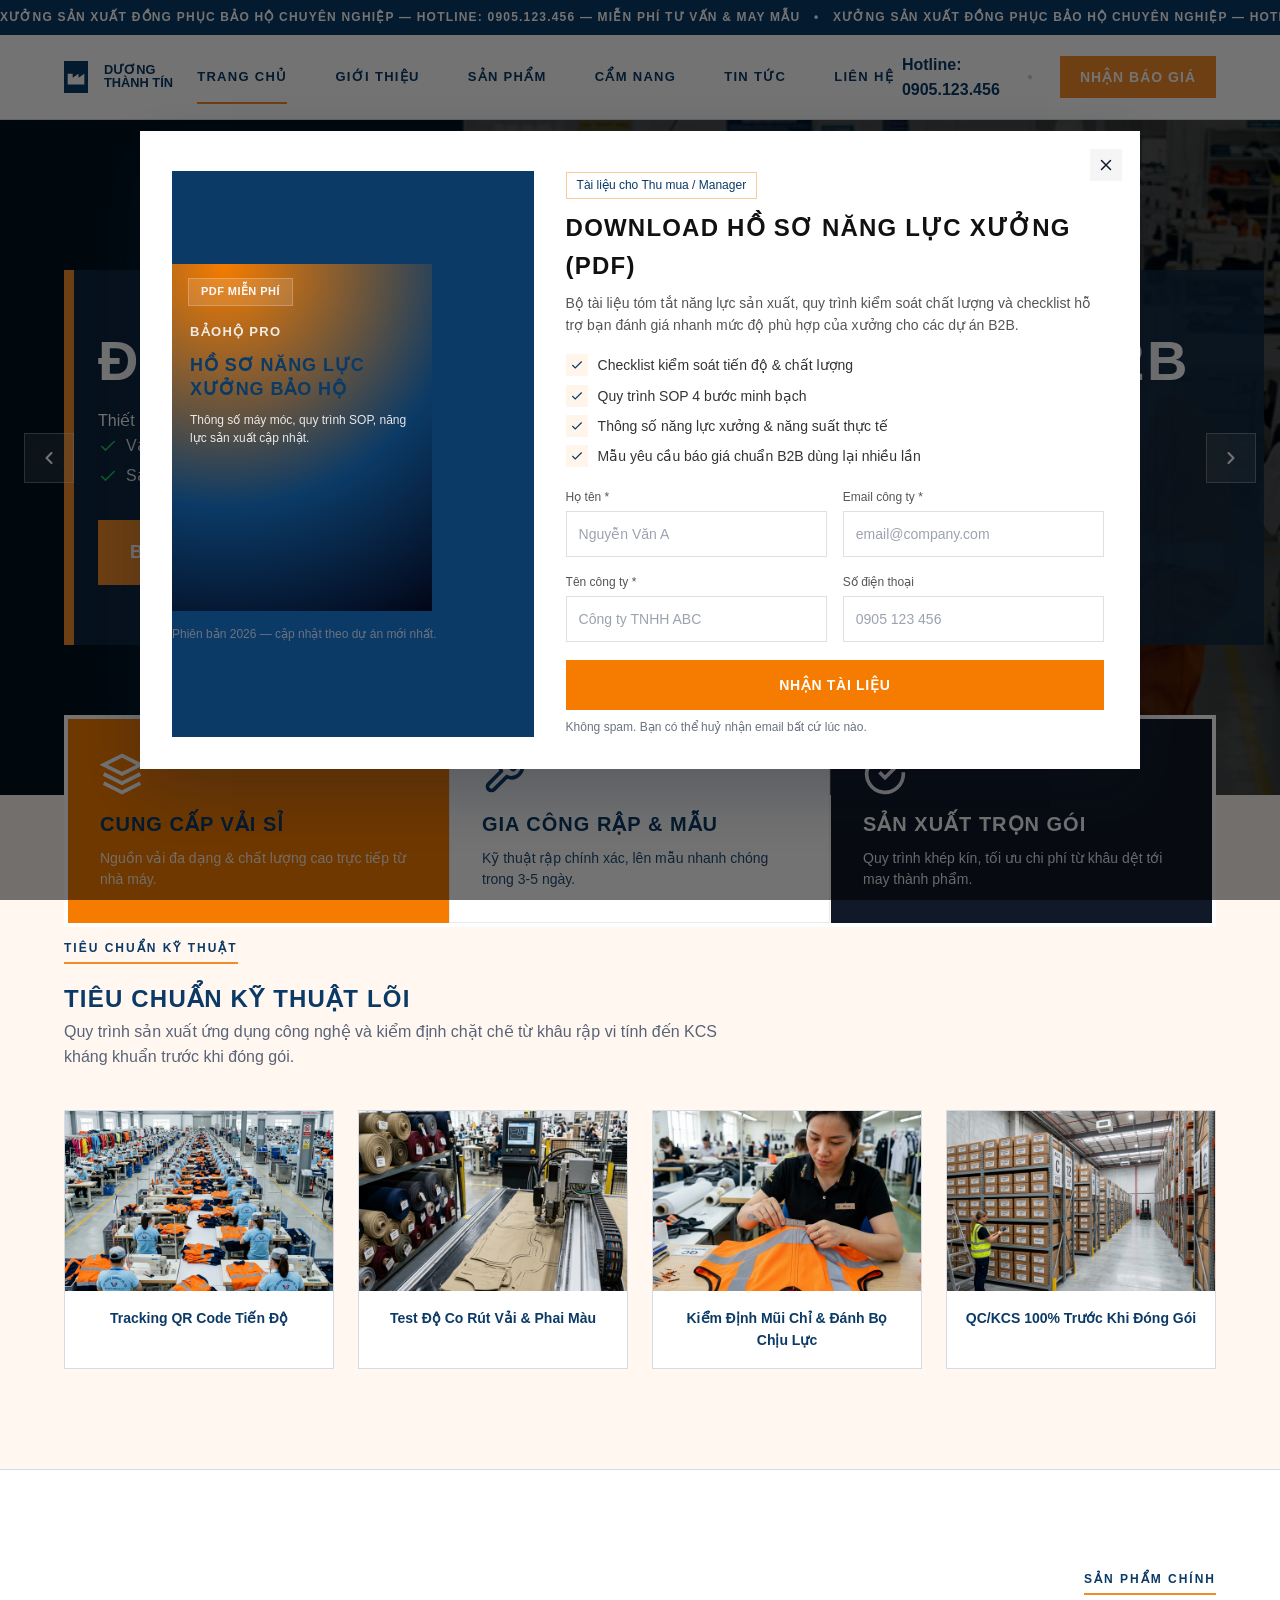
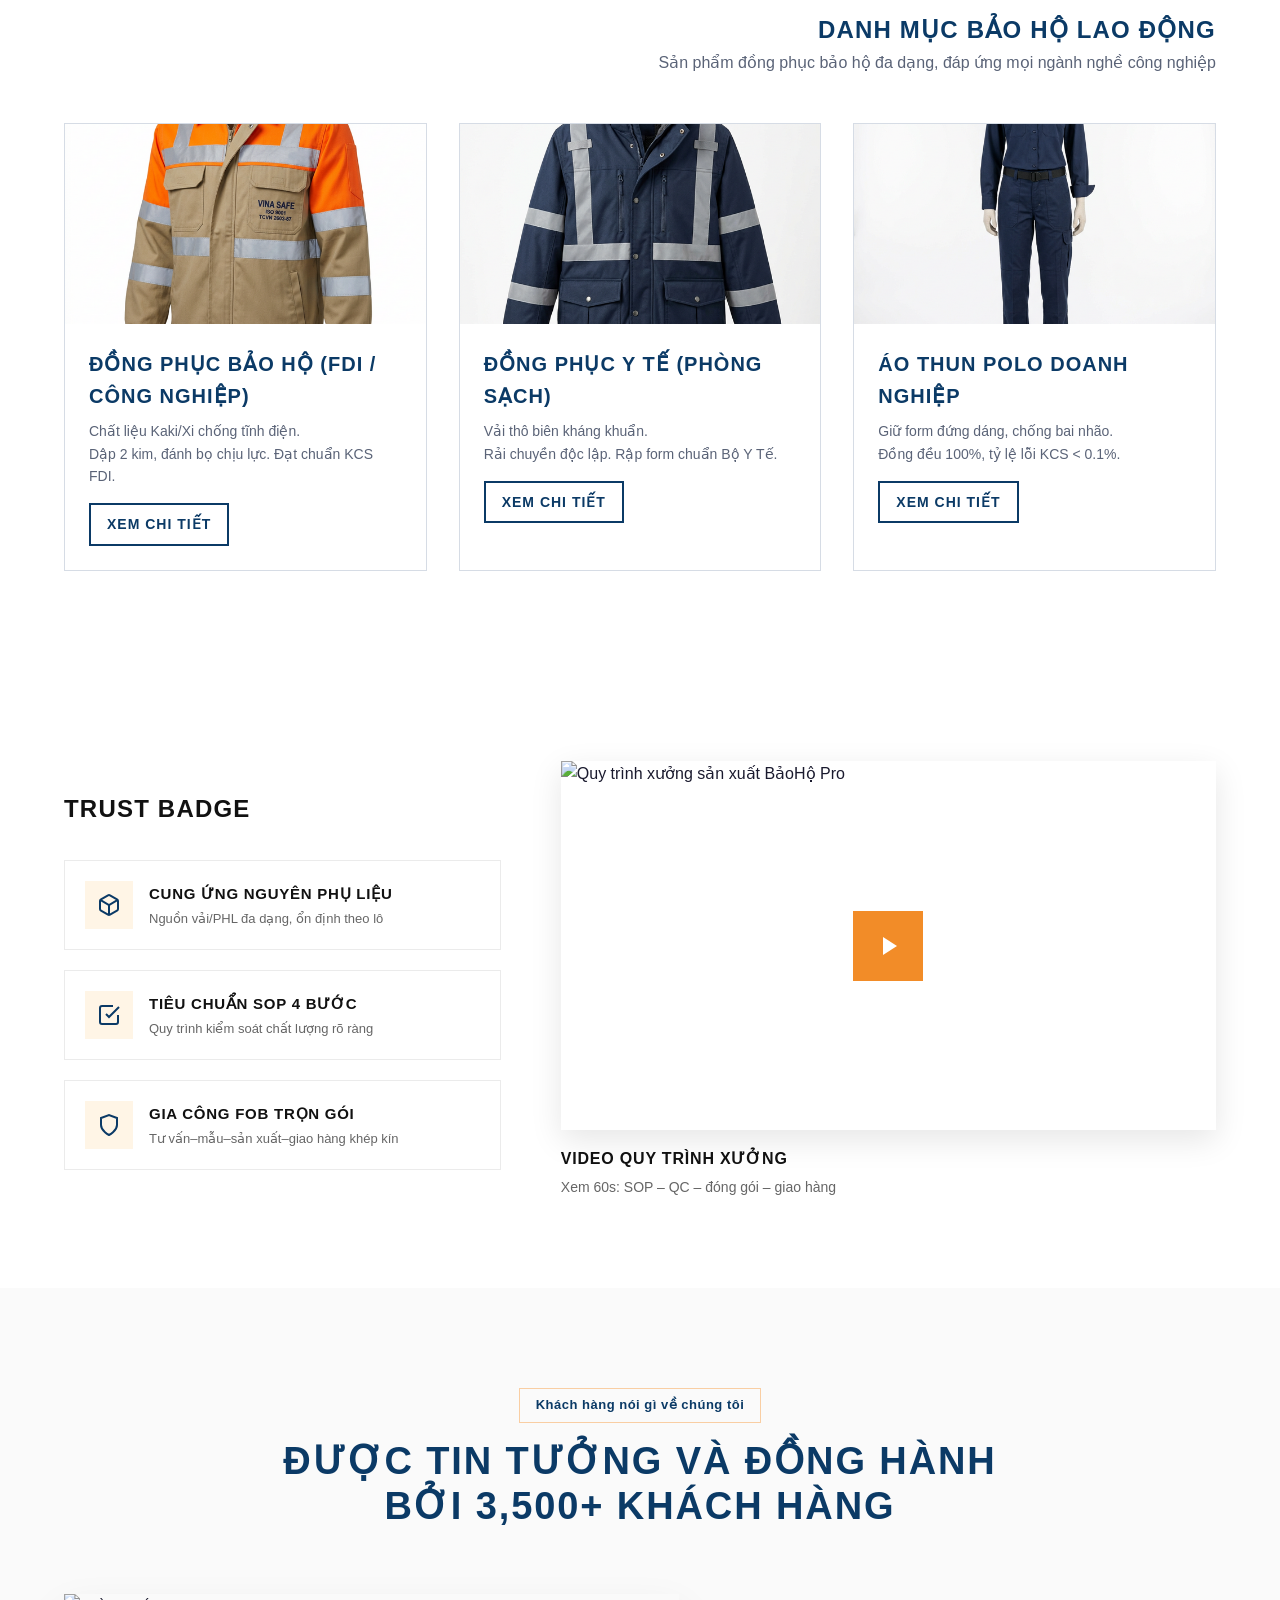
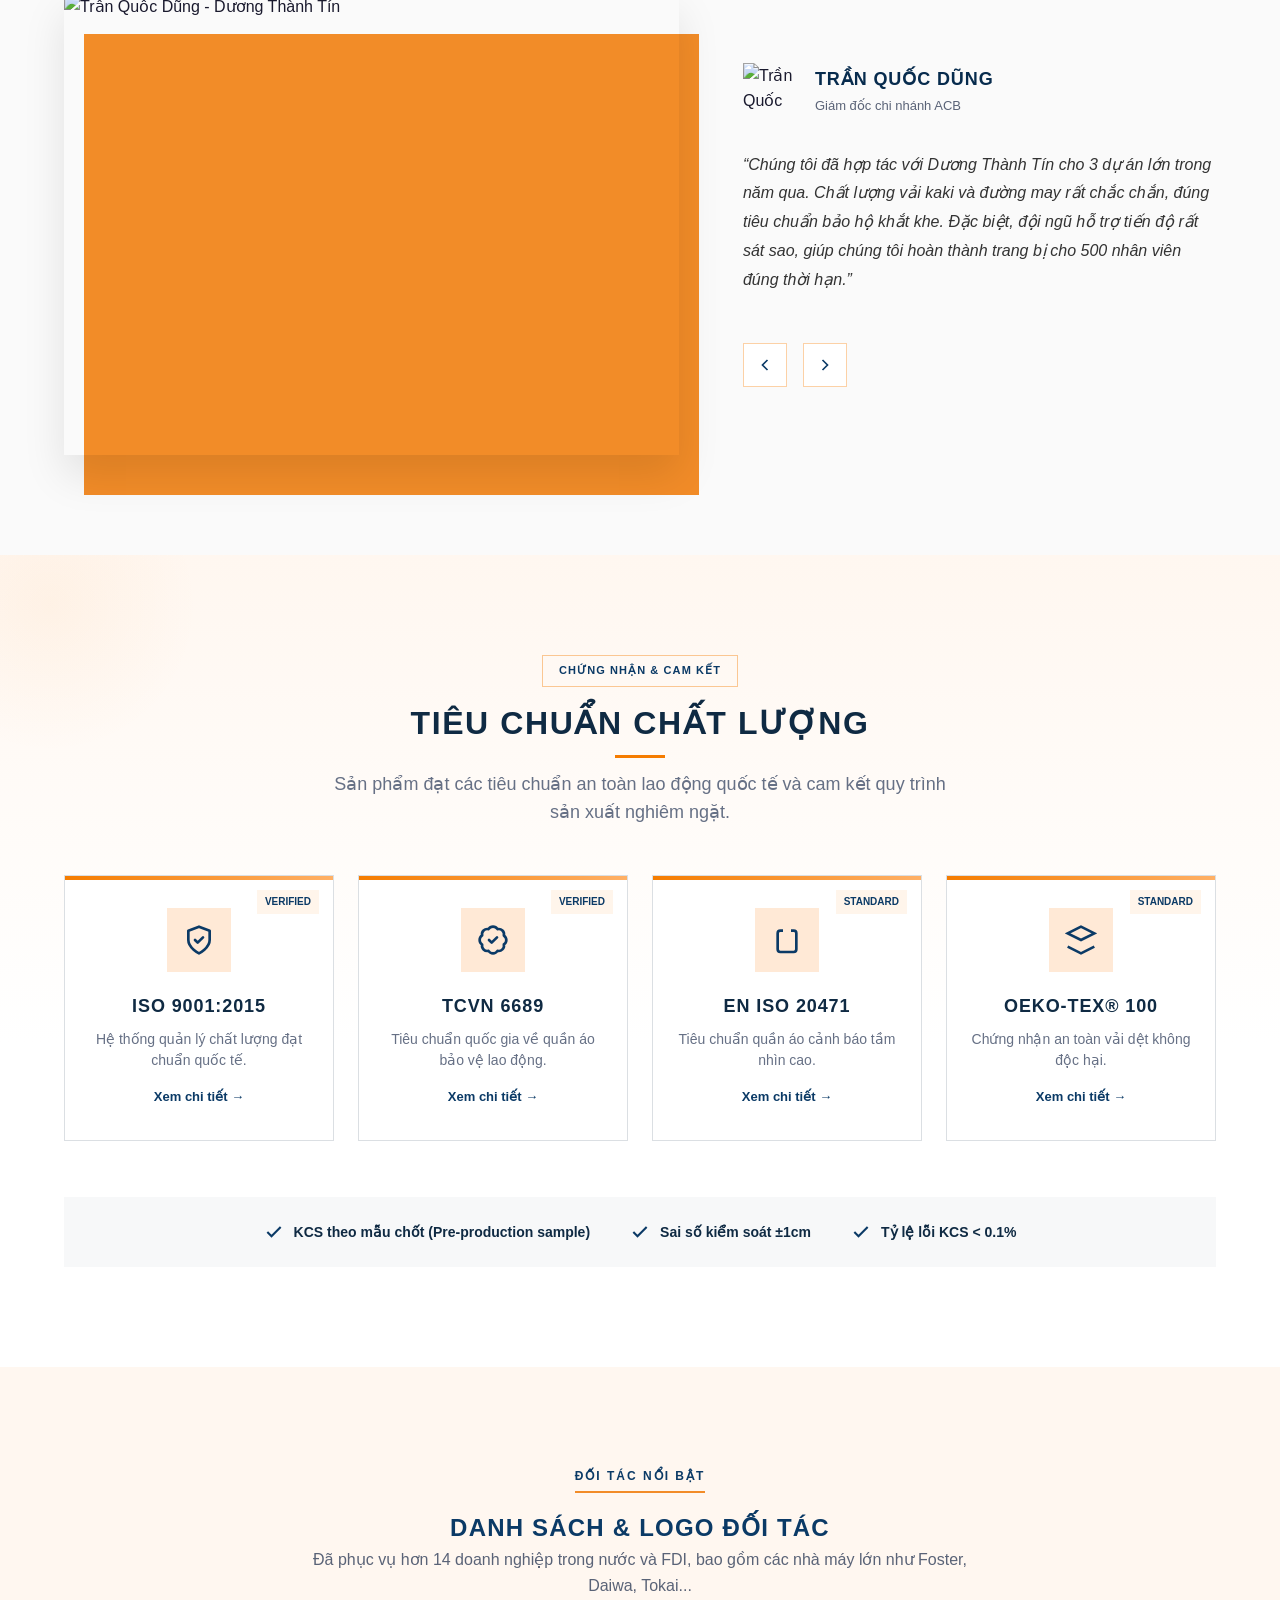
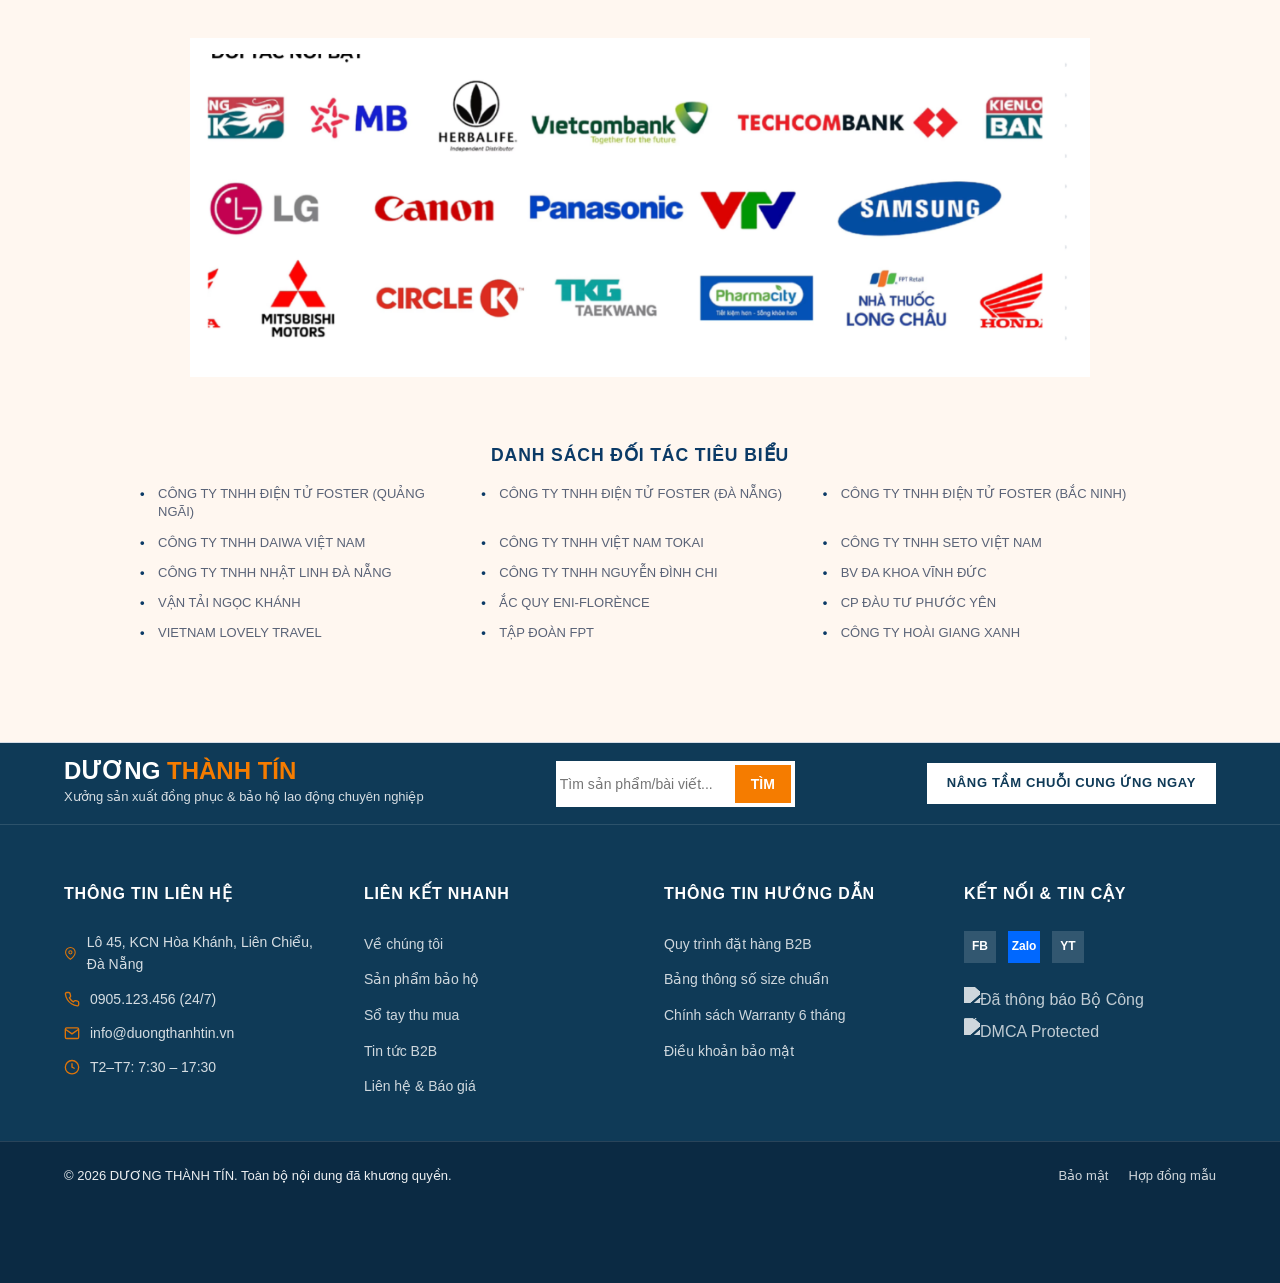
==== commit 60e56a77: "done" ====
--- a/index.html
+++ b/index.html
@@ -370,8 +370,10 @@
         <div class="quality-card reveal reveal-scale">
           <span class="quality-verified-chip">Verified</span>
           <div class="quality-card__icon">
-            <svg viewBox="0 0 24 24" fill="none" stroke="currentColor" stroke-width="2">
-              <path d="M9 12l2 2 4-4m5-3a9 9 0 11-18 0 9 9 0 0118 0z" />
+            <svg viewBox="0 0 24 24" width="32" height="32" fill="none" stroke="currentColor" stroke-width="2"
+              stroke-linecap="round" stroke-linejoin="round">
+              <path d="M12 22s8-4 8-10V5l-8-3-8 3v7c0 6 8 10 8 10z"></path>
+              <path d="m9 12 2 2 4-4"></path>
             </svg>
           </div>
           <h4>ISO 9001:2015</h4>
@@ -383,8 +385,12 @@
         <div class="quality-card reveal reveal-scale delay-100">
           <span class="quality-verified-chip">Verified</span>
           <div class="quality-card__icon">
-            <svg viewBox="0 0 24 24" fill="none" stroke="currentColor" stroke-width="2">
-              <path d="M12 15l-3 3m0 0l-3-3m3 3V9m12 3a9 9 0 11-18 0 9 9 0 0118 0z" />
+            <svg viewBox="0 0 24 24" width="32" height="32" fill="none" stroke="currentColor" stroke-width="2"
+              stroke-linecap="round" stroke-linejoin="round">
+              <path
+                d="M3.85 8.62a4 4 0 0 1 4.78-4.77 4 4 0 0 1 6.74 0 4 4 0 0 1 4.78 4.78 4 4 0 0 1 0 6.74 4 4 0 0 1-4.77 4.78 4 4 0 0 1-6.75 0 4 4 0 0 1-4.78-4.77 4 4 0 0 1 0-6.76z">
+              </path>
+              <path d="m9 12 2 2 4-4"></path>
             </svg>
           </div>
           <h4>TCVN 6689</h4>
--- a/styles.css
+++ b/styles.css
@@ -469,6 +469,7 @@
   padding: 12px 0;
   position: relative;
   transition: all 0.2s ease;
+  white-space: nowrap;
 }
 
 .navbar__nav a:hover,
@@ -4662,9 +4663,8 @@
   height: 64px;
   background: #FFE9D6;
   border-radius: 0;
-  display: flex;
-  align-items: center;
-  justify-content: center;
+  display: grid;
+  place-items: center;
   margin-bottom: 20px;
   color: var(--clr-primary);
   flex-shrink: 0;
@@ -4673,7 +4673,6 @@
 .quality-card__icon svg {
   width: 32px;
   height: 32px;
-  display: block;
 }
 
 .quality-card h4 {
@@ -4825,9 +4824,8 @@
   height: 64px !important;
   background: #FFE9D6 !important;
   border-radius: 0 !important;
-  display: flex !important;
-  align-items: center !important;
-  justify-content: center !important;
+  display: grid !important;
+  place-items: center !important;
   margin-bottom: 20px !important;
   flex-shrink: 0 !important;
 }
@@ -4835,7 +4833,6 @@
 .section-quality .quality-card__icon svg {
   width: 32px !important;
   height: 32px !important;
-  display: block !important;
   color: var(--clr-primary) !important;
 }
 
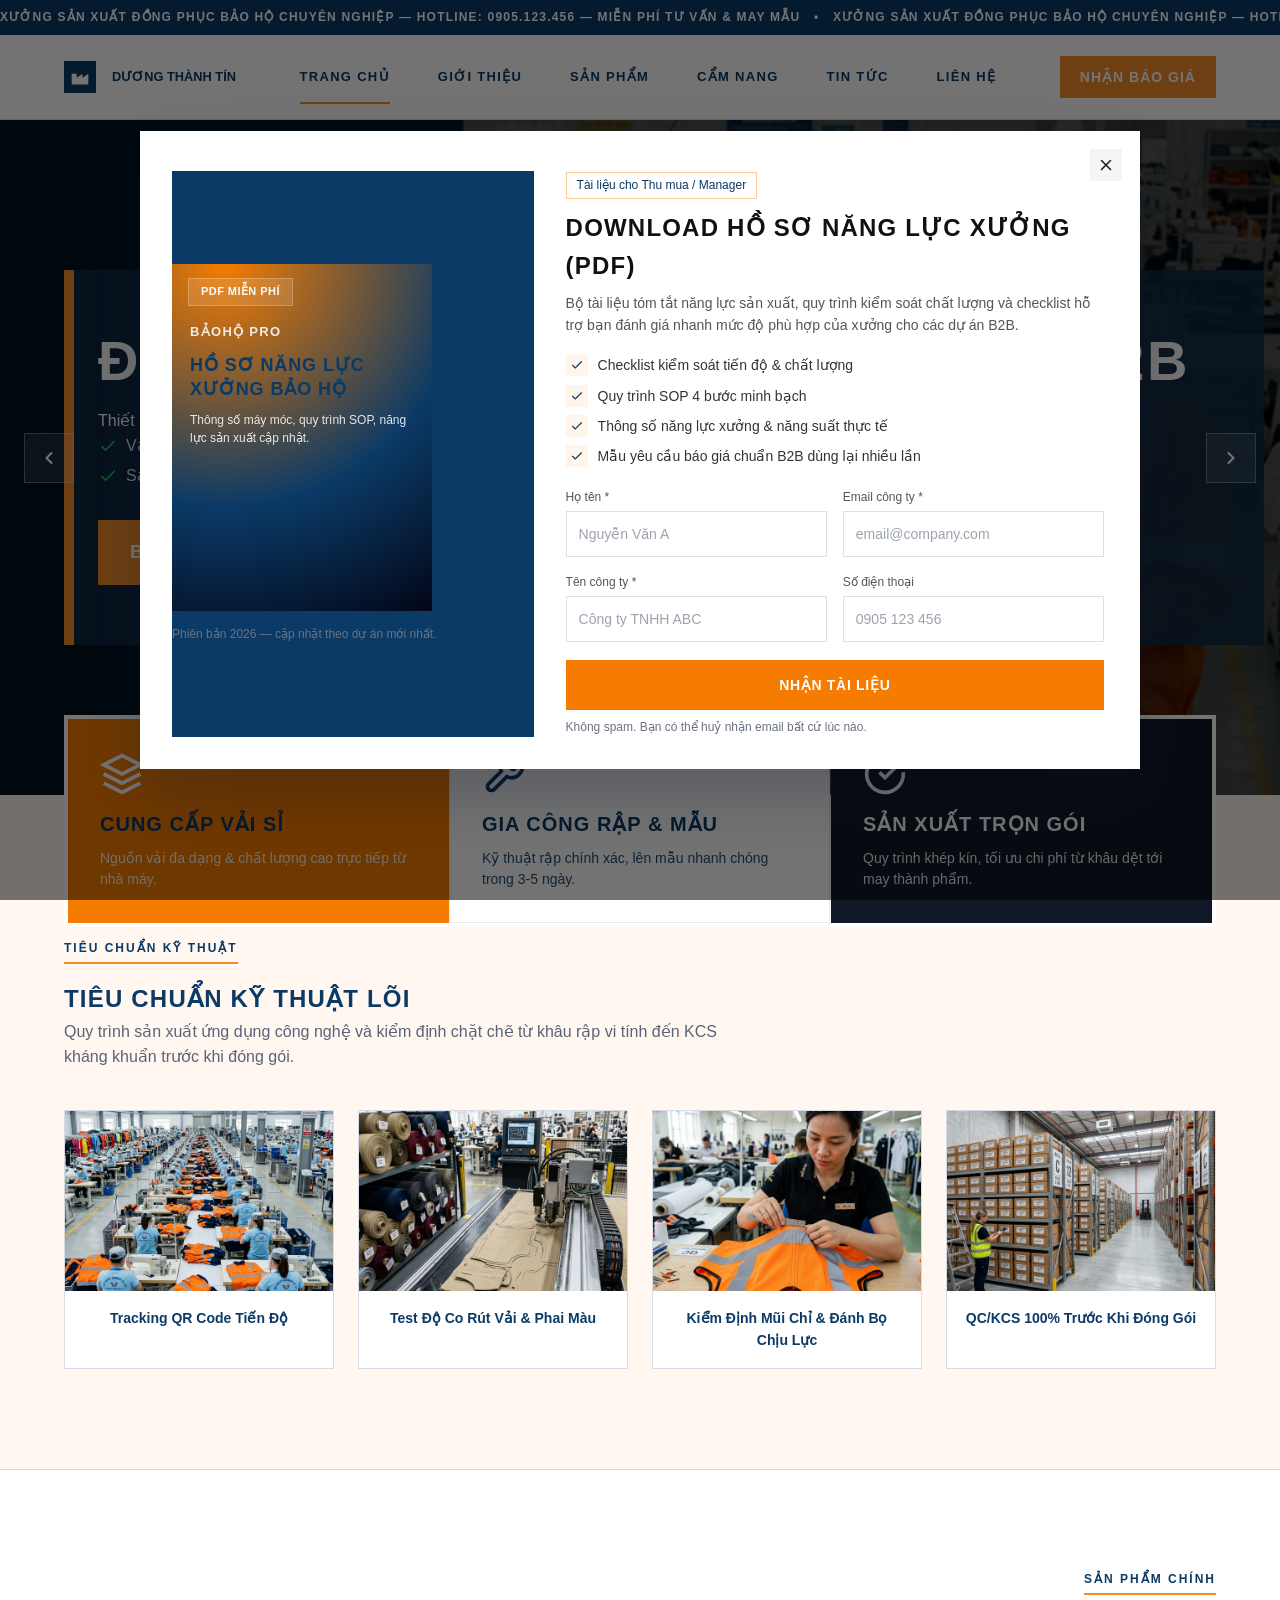
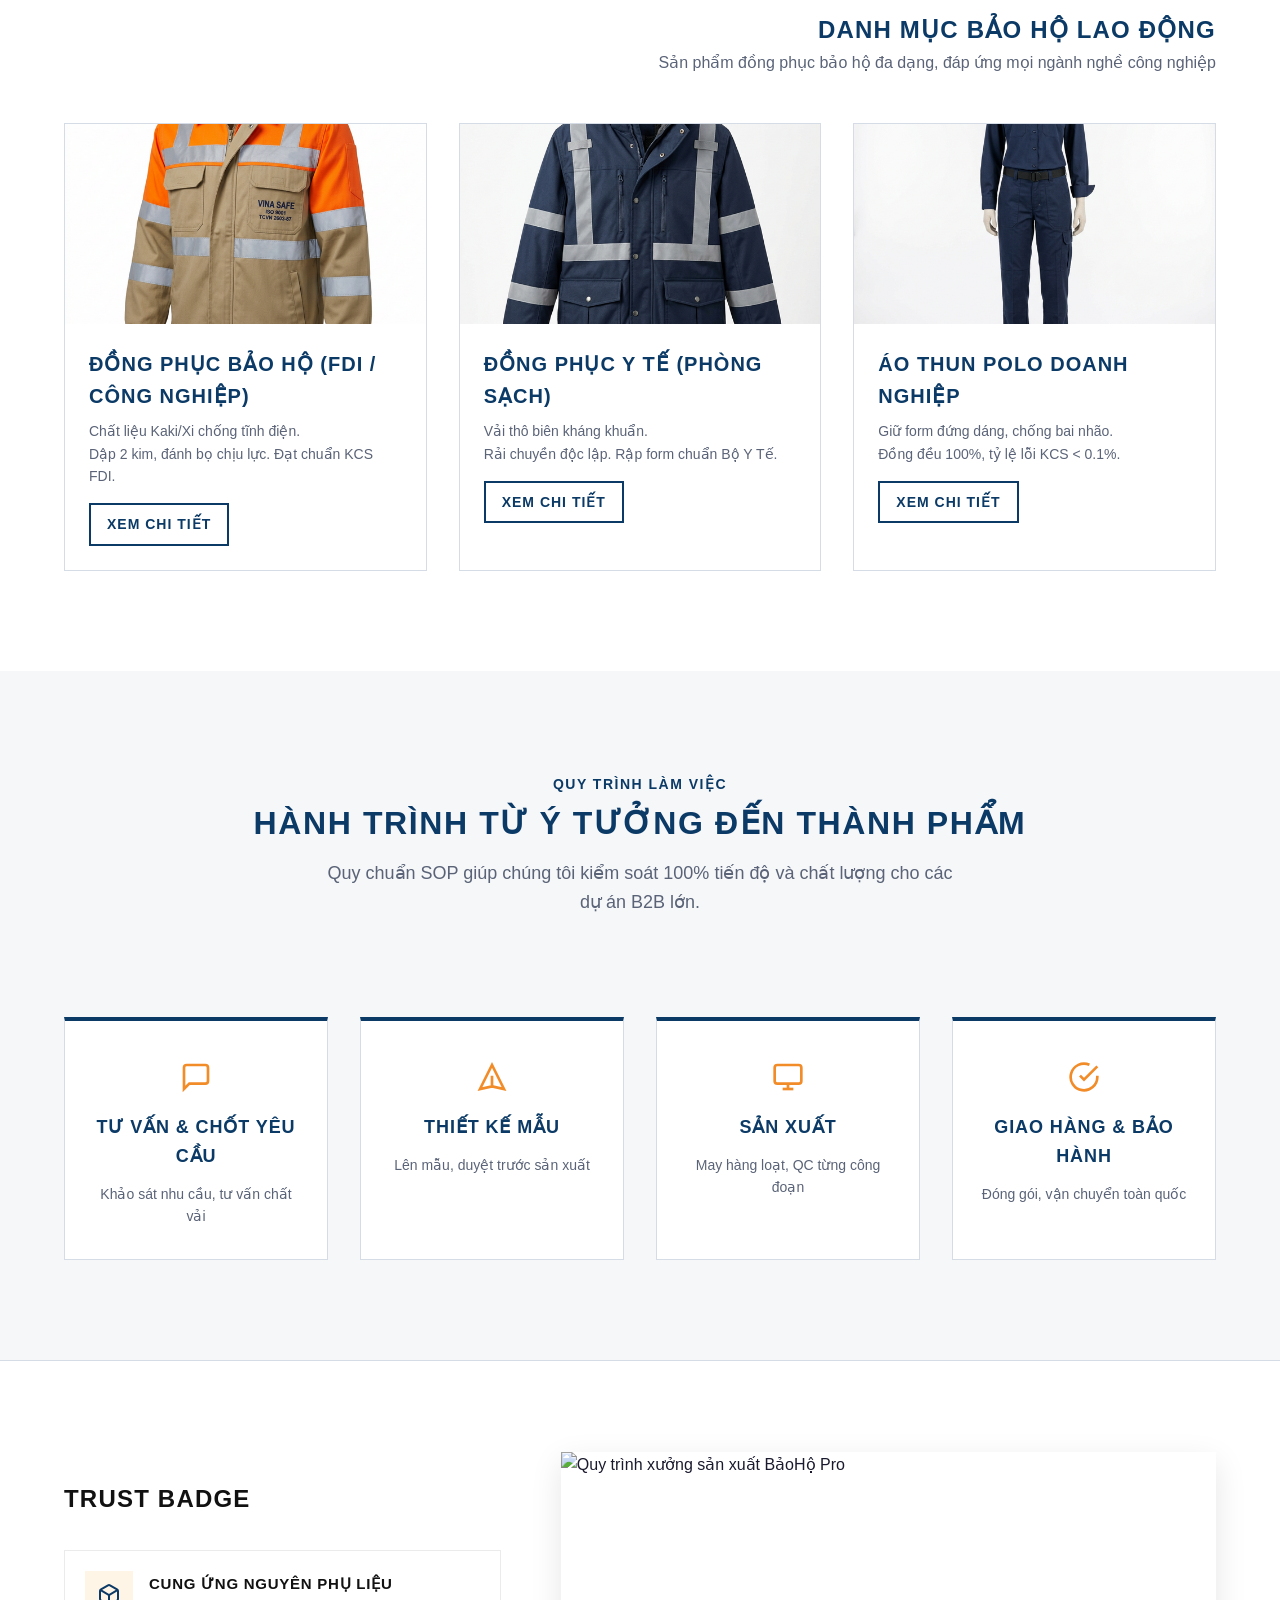
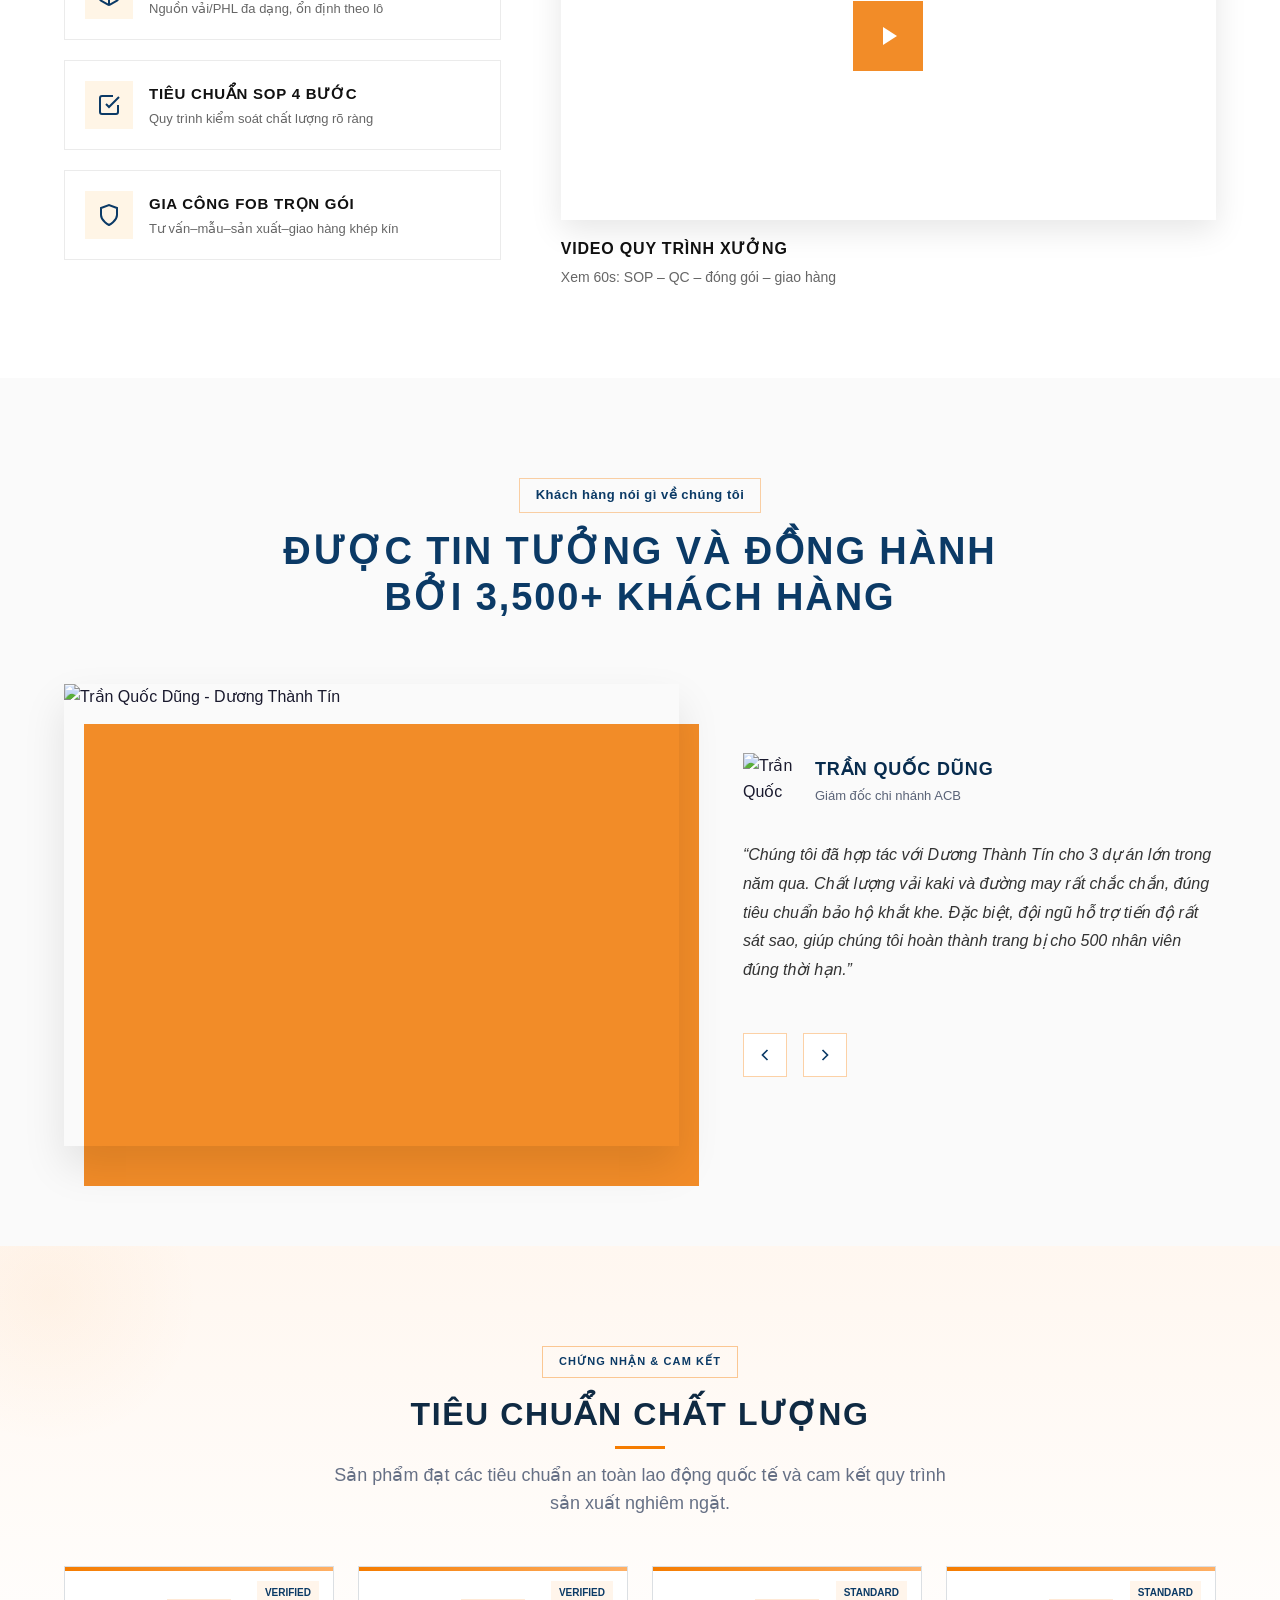
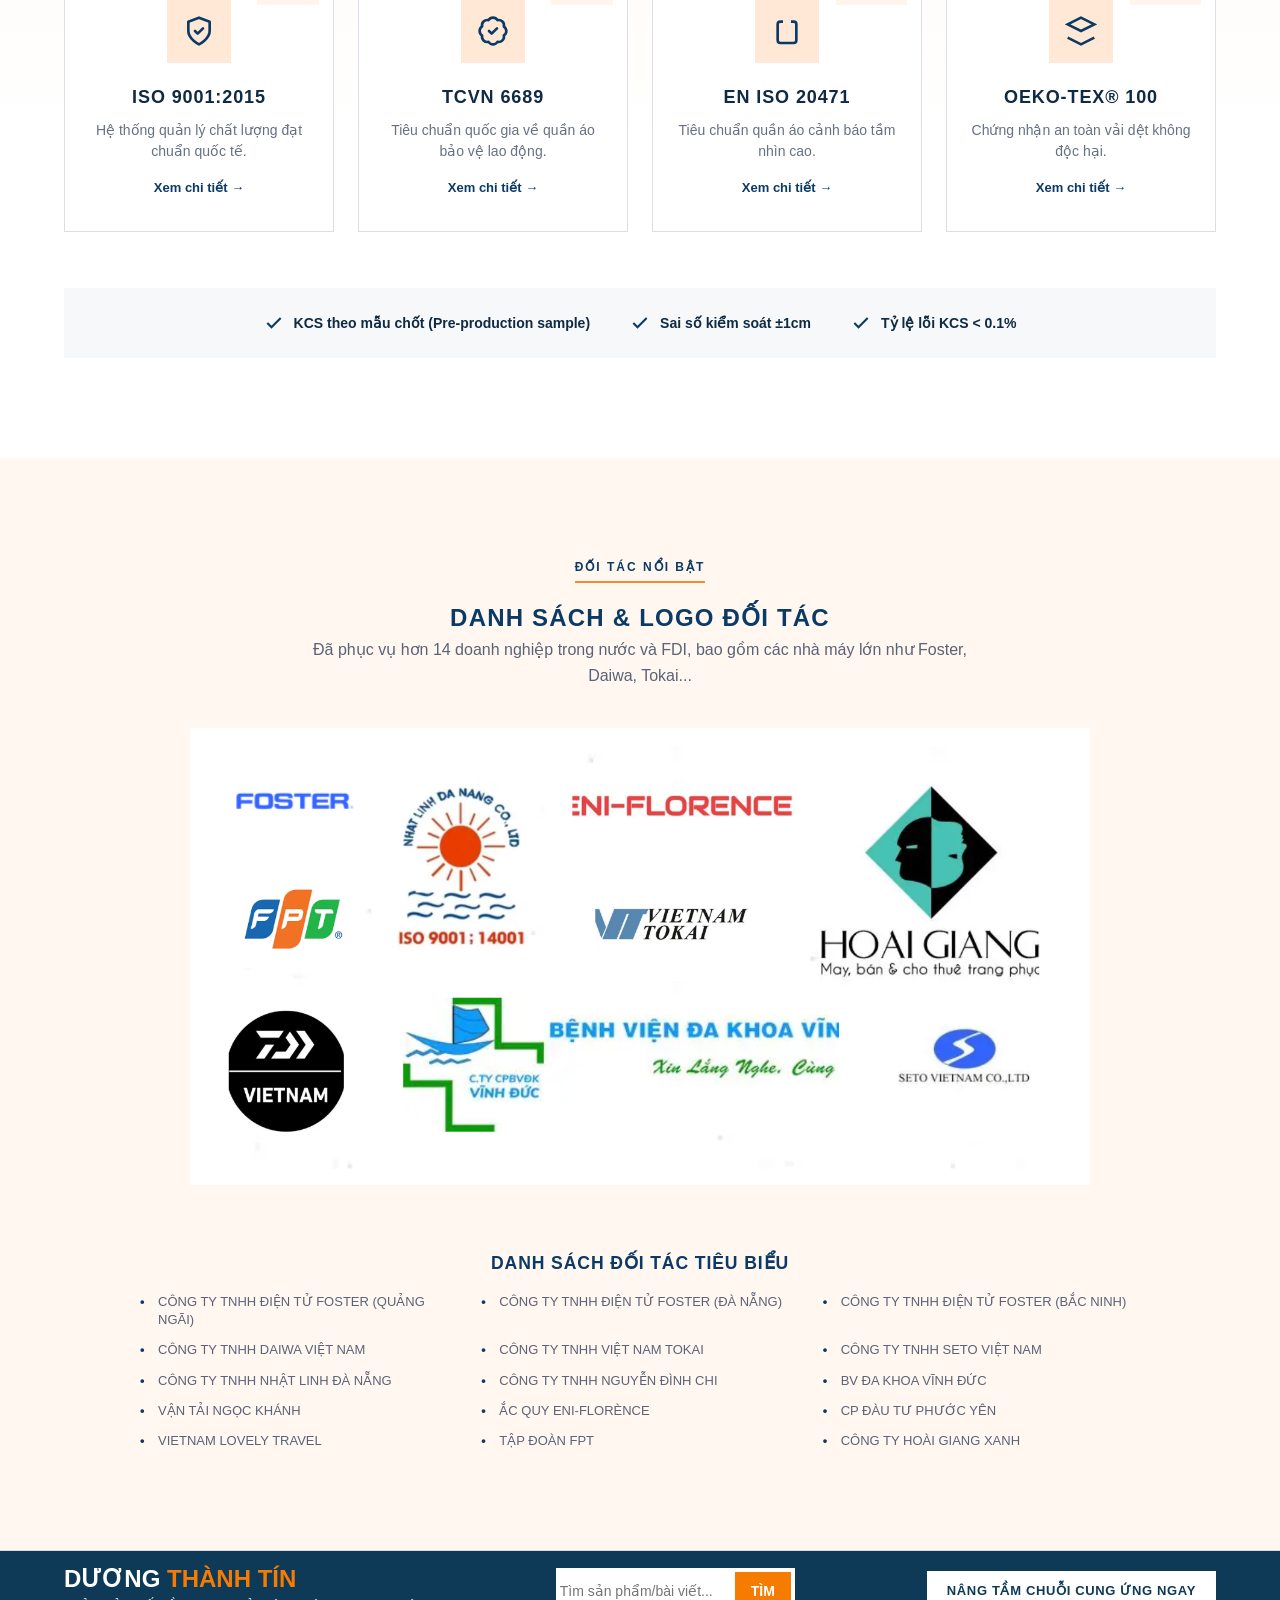
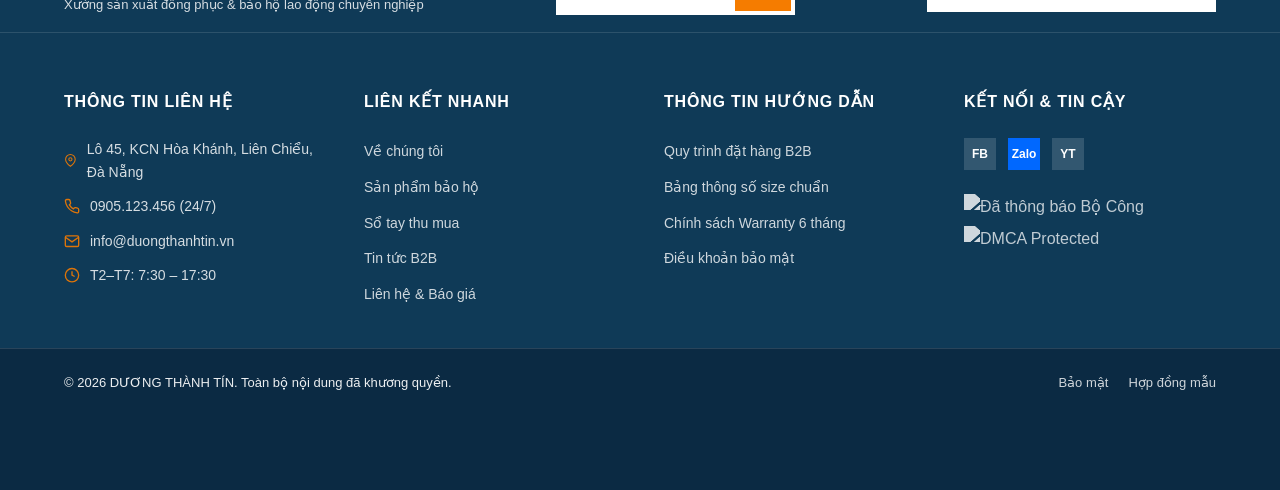
==== commit 49fb8cb2: "done" ====
--- a/index.html
+++ b/index.html
@@ -231,7 +231,71 @@
       </div>
     </div>
   </section>
-  <!-- ===== TRUST BADGE & VIDEO SOP ===== -->
+  <!-- ===== B2B COLLABORATION PROCESS ===== -->
+  <section class="strip-section bg-gray reveal reveal-up" id="process">
+    <div class="container">
+      <div class="section-header text-center" style="margin-bottom: 60px;">
+        <span class="section-label">Quy trình làm việc</span>
+        <h2 class="section-title">HÀNH TRÌNH TỪ Ý TƯỞNG ĐẾN THÀNH PHẨM</h2>
+        <p class="section-subtitle mx-auto">Quy chuẩn SOP giúp chúng tôi kiểm soát 100% tiến độ và chất lượng cho các dự
+          án B2B lớn.</p>
+      </div>
+
+      <div class="process-grid">
+        <!-- Step 1 -->
+        <div class="process-item">
+          <div class="process-item__content text-center">
+            <div class="process-item__icon" style="color: var(--clr-accent); margin-bottom: 20px;">
+              <svg viewBox="0 0 24 24" width="32" height="32" fill="none" stroke="currentColor" stroke-width="2">
+                <path d="M21 15a2 2 0 01-2 2H7l-4 4V5a2 2 0 012-2h14a2 2 0 012 2z" />
+              </svg>
+            </div>
+            <h4>TƯ VẤN & CHỐT YÊU CẦU</h4>
+            <p>Khảo sát nhu cầu, tư vấn chất vải</p>
+          </div>
+        </div>
+        <!-- Step 2 -->
+        <div class="process-item">
+          <div class="process-item__content text-center">
+            <div class="process-item__icon" style="color: var(--clr-accent); margin-bottom: 20px;">
+              <svg viewBox="0 0 24 24" width="32" height="32" fill="none" stroke="currentColor" stroke-width="2">
+                <path d="M12 19l9 2-9-18-9 18 9-2zm0 0v-8" />
+              </svg>
+            </div>
+            <h4>THIẾT KẾ MẪU</h4>
+            <p>Lên mẫu, duyệt trước sản xuất</p>
+          </div>
+        </div>
+        <!-- Step 3 -->
+        <div class="process-item">
+          <div class="process-item__content text-center">
+            <div class="process-item__icon" style="color: var(--clr-accent); margin-bottom: 20px;">
+              <svg viewBox="0 0 24 24" width="32" height="32" fill="none" stroke="currentColor" stroke-width="2">
+                <rect x="2" y="3" width="20" height="14" rx="2" ry="2" />
+                <line x1="8" y1="21" x2="16" y2="21" />
+                <line x1="12" y1="17" x2="12" y2="21" />
+              </svg>
+            </div>
+            <h4>SẢN XUẤT</h4>
+            <p>May hàng loạt, QC từng công đoạn</p>
+          </div>
+        </div>
+        <!-- Step 4 -->
+        <div class="process-item">
+          <div class="process-item__content text-center">
+            <div class="process-item__icon" style="color: var(--clr-accent); margin-bottom: 20px;">
+              <svg viewBox="0 0 24 24" width="32" height="32" fill="none" stroke="currentColor" stroke-width="2">
+                <path d="M22 11.08V12a10 10 0 1 1-5.93-9.14" />
+                <polyline points="22 4 12 14.01 9 11.01" />
+              </svg>
+            </div>
+            <h4>GIAO HÀNG & BẢO HÀNH</h4>
+            <p>Đóng gói, vận chuyển toàn quốc</p>
+          </div>
+        </div>
+      </div>
+    </div>
+  </section>
   <section class="section trust-video bg-gray fade-on-scroll" id="trust-video">
     <div class="container">
       <div class="trust-video__grid">
--- a/styles.css
+++ b/styles.css
@@ -3718,6 +3718,86 @@
   opacity: 1;
 }
 
+/* ---------- Process Section ---------- */
+.process-grid {
+  display: grid;
+  grid-template-columns: repeat(4, 1fr);
+  gap: 32px;
+  position: relative;
+}
+
+.process-item {
+  position: relative;
+  padding-top: 40px;
+}
+
+.process-item__number {
+  font-size: 80px;
+  font-weight: 950;
+  color: var(--clr-accent);
+  opacity: 0.1;
+  line-height: 0.8;
+  margin-bottom: -40px;
+  position: relative;
+  z-index: 1;
+  transition: opacity 0.3s ease;
+}
+
+.process-item:hover .process-item__number {
+  opacity: 0.25;
+}
+
+.process-item__content {
+  position: relative;
+  z-index: 2;
+  background: var(--clr-white);
+  padding: 40px 24px 32px;
+  border: 1px solid var(--clr-border);
+  border-top: 4px solid var(--clr-primary);
+  height: 100%;
+  display: flex;
+  flex-direction: column;
+  align-items: center;
+  transition: all 0.3s cubic-bezier(0.4, 0, 0.2, 1);
+}
+
+.process-item:hover .process-item__content {
+  border-top-color: var(--clr-accent);
+  box-shadow: 0 15px 30px rgba(11, 58, 102, 0.08);
+  transform: translateY(-5px);
+}
+
+.process-item__content h4 {
+  font-size: 18px;
+  font-weight: 800;
+  color: var(--clr-primary);
+  text-transform: uppercase;
+  margin-bottom: 12px;
+}
+
+.process-item__content p {
+  font-size: 14px;
+  color: var(--clr-text-muted);
+  line-height: 1.6;
+}
+
+@media (max-width: 992px) {
+  .process-grid {
+    grid-template-columns: repeat(2, 1fr);
+  }
+}
+
+@media (max-width: 576px) {
+  .process-grid {
+    grid-template-columns: 1fr;
+  }
+}
+
+.mx-auto {
+  margin-left: auto;
+  margin-right: auto;
+}
+
 @keyframes pageIn {
   from {
     opacity: 0
